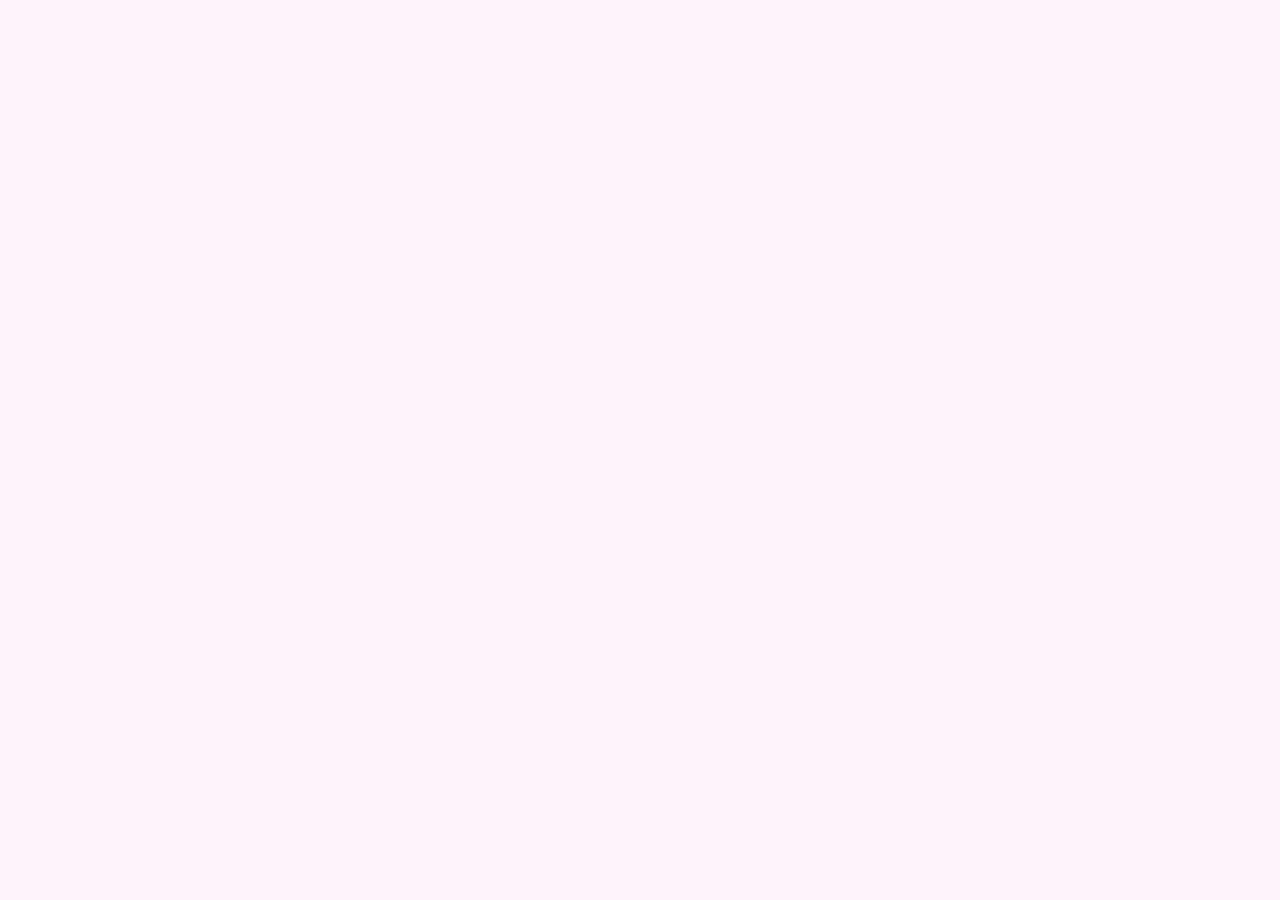
==== index.html @ 0fbb4beb "Add files via upload" ====
<!DOCTYPE html>
<html>
<body>
<style>

    body {
  background-color: rgb(252, 242, 247);
}
    .iframe-container{
    position: absolute;
    width: 100%;
    padding-bottom: 56.25%; 
    height: 0;
  }
  .iframe-container iframe{
    position: absolute;
    top:0;
    left: 0;
    width: 80%;
    height: 80%;
  }
</style>

<div class="iframe-container">
    <iframe width="560" height="315" src="https://www.youtube.com/embed/FEAQUBAaMVE" title="YouTube video player" frameborder="0" allow="accelerometer; autoplay; clipboard-write; encrypted-media; gyroscope; picture-in-picture" allowfullscreen></iframe>
</div>
</body>
</html>
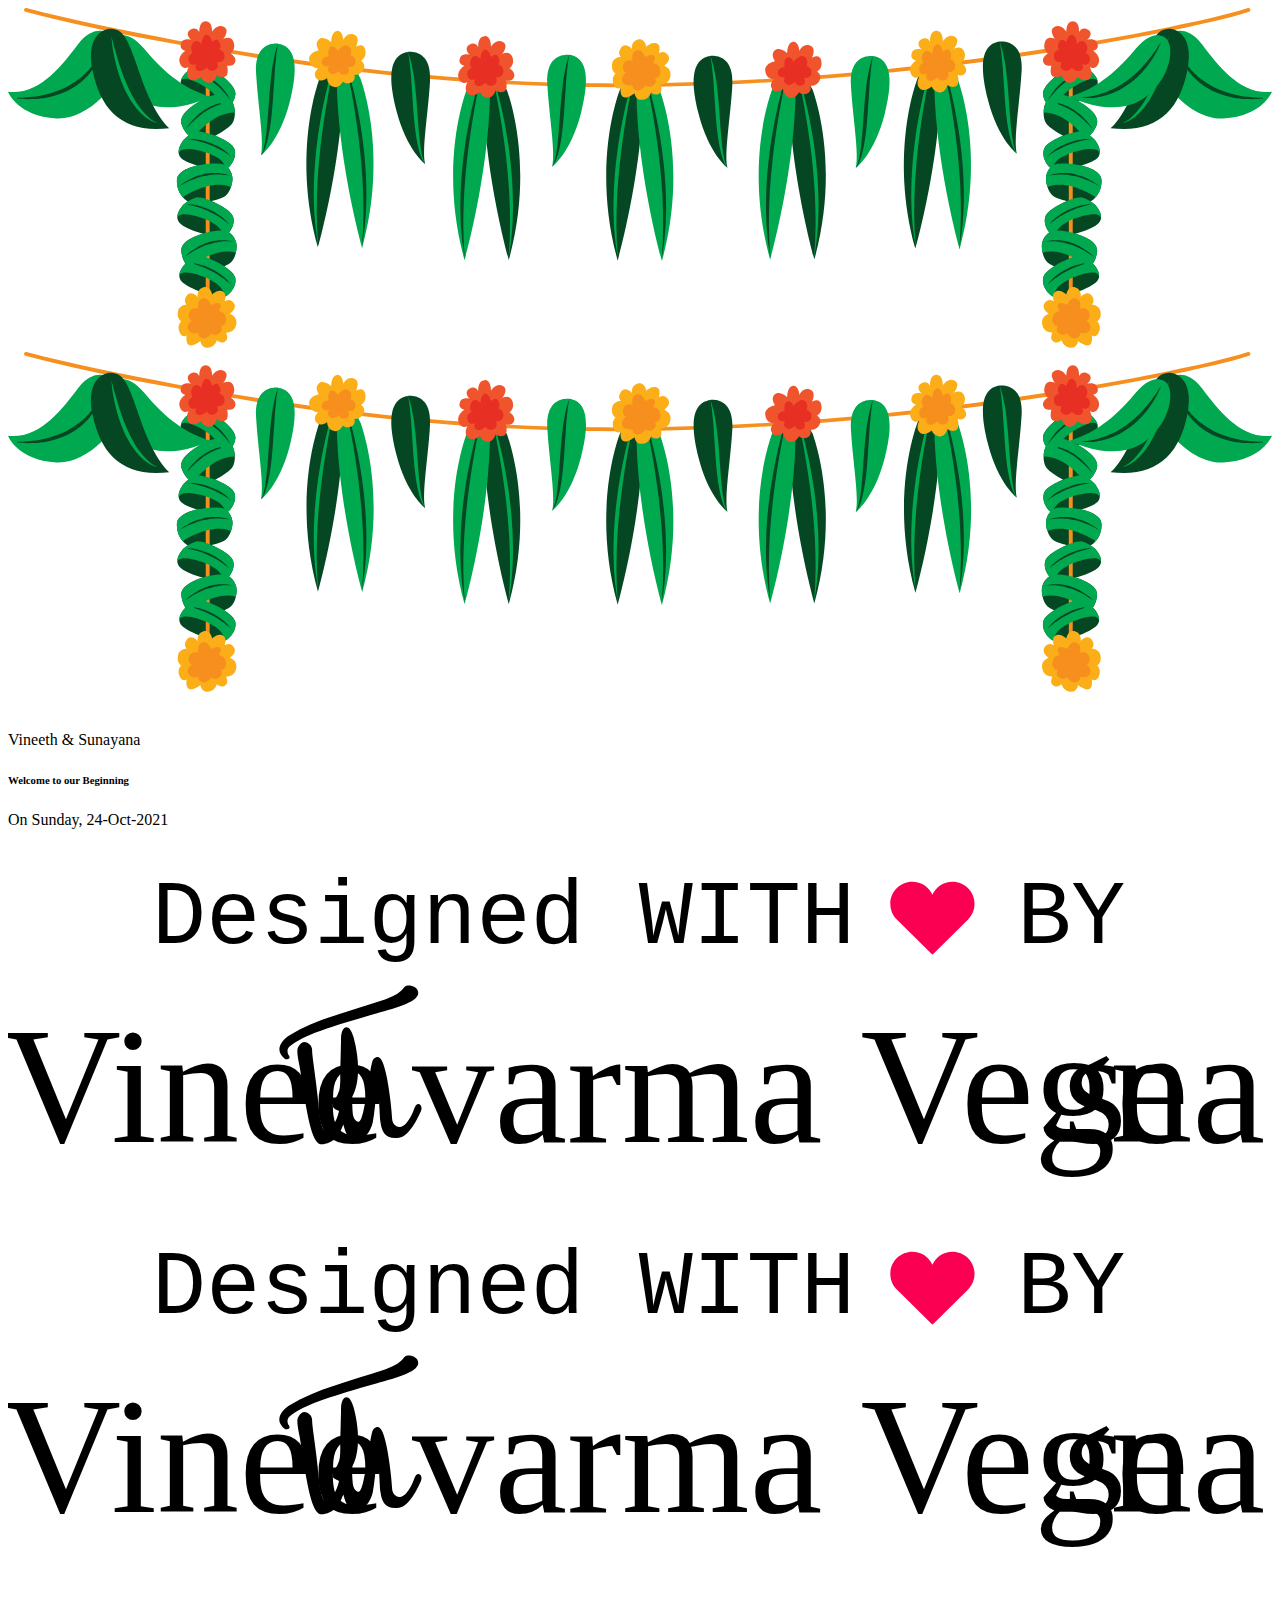
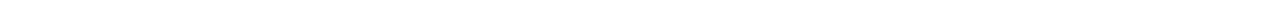
==== commit 52ee4dcf: "Update index.html" ====
--- a/index.html
+++ b/index.html
@@ -1,29 +1,174 @@
 <!DOCTYPE html>
-<html>
-<body>
-<style>
-
-    body {
-  background-color: rgb(252, 242, 247);
-}
-    .iframe-container{
-    position: absolute;
-    width: 100%;
-    padding-bottom: 56.25%; 
-    height: 0;
-  }
-  .iframe-container iframe{
-    position: absolute;
-    top:0;
-    left: 0;
-    width: 80%;
-    height: 80%;
-  }
-</style>
-
-<div class="iframe-container">
-    <iframe width="560" height="315" src="https://www.youtube.com/embed/FEAQUBAaMVE" title="YouTube video player" frameborder="0" allow="accelerometer; autoplay; clipboard-write; encrypted-media; gyroscope; picture-in-picture" allowfullscreen></iframe>
-</div>
-</body>
+<html style="font-size: 16px;" lang="en-IN">
+  <head>
+    <meta name="viewport" content="width=device-width, initial-scale=1.0">
+    <meta charset="utf-8">
+    <meta name="keywords" content="">
+    <meta name="description" content="">
+    <meta name="page_type" content="np-template-header-footer-from-plugin">
+    <title>Vineeth Weds Sunayana</title>
+    <link rel="stylesheet" href="nicepage.css" media="screen">
+<link rel="stylesheet" href="Vineeth-Weds-Sunayana.css" media="screen">
+    <script class="u-script" type="text/javascript" src="jquery.js" defer=""></script>
+    <script class="u-script" type="text/javascript" src="nicepage.js" defer=""></script>
+    <meta name="generator" content="Nicepage 3.26.0, nicepage.com">
+    <link rel="icon" href="images/favicon.png">
+    <link id="u-theme-google-font" rel="stylesheet" href="https://fonts.googleapis.com/css?family=Roboto:100,100i,300,300i,400,400i,500,500i,700,700i,900,900i|Open+Sans:300,300i,400,400i,600,600i,700,700i,800,800i">
+    <link id="u-page-google-font" rel="stylesheet" href="https://fonts.googleapis.com/css?family=Alegreya+SC:400,400i,500,500i,700,700i,800,800i,900,900i">
+    
+    
+    <script type="application/ld+json">{
+		"@context": "http://schema.org",
+		"@type": "Organization",
+		"name": "Vineeth Sunayana Wedding Page",
+		"sameAs": []
+}</script>
+    <meta name="theme-color" content="#478ac9">
+    <meta property="og:title" content="Vineeth Weds Sunayana">
+    <meta property="og:description" content="">
+    <meta property="og:type" content="website">
+  </head>
+  <body data-home-page="Vineeth-Weds-Sunayana.html" data-home-page-title="Vineeth Weds Sunayana" class="u-body">
+    <section class="u-align-center u-clearfix u-custom-color-1 u-section-1" id="sec-0b1c">
+      <div class="u-clearfix u-sheet u-sheet-1"><span class="u-icon u-icon-circle u-text-palette-1-base u-icon-1" data-animation-name="fadeIn" data-animation-duration="1000" data-animation-delay="0" data-animation-direction="Down"><svg class="u-svg-link" preserveAspectRatio="xMidYMin slice" viewBox="0 0 2050 552" style=""><use xmlns:xlink="http://www.w3.org/1999/xlink" xlink:href="#svg-4d84"></use></svg><svg class="u-svg-content" viewBox="0 0 2050 552" id="svg-4d84" style="fill-rule:evenodd;clip-rule:evenodd;stroke-linejoin:round;stroke-miterlimit:2;"><g id="Border" transform="matrix(1,0,0,1,-55,-131.141)"><g transform="matrix(3.17016,0,0,3.17016,-107.734,-21.7922)"><path d="M60.234,50.223C93.637,58.999 127.795,65.385 161.837,71.06C235.134,83.278 309.401,90.117 383.746,88.548C453.937,87.067 524.094,80.508 593.413,69.412C613.545,66.189 633.621,62.558 653.562,58.297C664.511,55.957 675.585,53.625 686.266,50.223C687.49,49.832 686.967,47.901 685.734,48.294C672.668,52.457 659.056,55.158 645.644,57.916C620.727,63.041 595.62,67.253 570.447,70.904C497.525,81.482 423.453,87.551 349.74,86.771C278.192,86.014 206.709,77.545 136.398,64.571C111.071,59.898 85.687,54.842 60.765,48.294C59.517,47.966 58.987,49.895 60.234,50.223Z" style="fill:rgb(246,143,30);fill-rule:nonzero;"></path>
+</g><g transform="matrix(3.17016,0,0,3.17016,-107.734,-21.7922)"><path d="M167.59,186.183C168.617,190.944 164.29,195.594 161.738,196.201L161.669,196.214C158.895,196.721 143.482,191.995 140.063,187.983C139.444,187.246 139.124,186.473 139.027,185.696C138.59,182.166 142.612,178.582 142.612,178.582C142.612,178.582 145.89,175.801 149.233,175.288C152.578,174.785 166.563,181.42 167.59,186.183Z" style="fill:rgb(5,71,34);fill-rule:nonzero;"></path>
+</g><g transform="matrix(3.17016,0,0,3.17016,-107.734,-21.7922)"><path d="M167.928,173.416C167.482,175.346 166.627,177.265 165.344,178.468C162.64,181.013 150.906,184.107 148.114,183.403C146.911,183.101 145.344,182.364 143.908,181.064C142.008,179.357 140.321,176.644 140.011,172.594C139.49,165.501 156.163,161.714 161.475,162.156C166.772,162.584 168.002,167.928 168.002,167.928C168.443,169.122 168.437,171.275 167.928,173.416Z" style="fill:rgb(5,71,34);fill-rule:nonzero;"></path>
+</g><g transform="matrix(3.17016,0,0,3.17016,-107.734,-21.7922)"><path d="M166.58,155.259C167.803,159.974 163.671,164.799 161.147,165.512L161.08,165.527C158.329,166.148 142.732,162.066 139.15,158.199C138.501,157.488 138.149,156.729 138.021,155.958C137.437,152.448 141.307,148.7 141.307,148.7C141.307,148.7 144.468,145.786 147.787,145.135C151.108,144.493 165.355,150.543 166.58,155.259Z" style="fill:rgb(5,71,34);fill-rule:nonzero;"></path>
+</g><g transform="matrix(3.17016,0,0,3.17016,-107.734,-21.7922)"><path d="M165.435,139.807C164.798,141.683 163.755,143.506 162.358,144.574C159.413,146.837 147.429,148.742 144.721,147.763C143.554,147.34 142.069,146.451 140.771,145.014C139.05,143.125 137.643,140.256 137.74,136.196C137.931,129.087 154.899,126.986 160.141,127.958C165.368,128.914 166.058,134.354 166.058,134.354C166.377,135.586 166.155,137.728 165.435,139.807Z" style="fill:rgb(5,71,34);fill-rule:nonzero;"></path>
+</g><g transform="matrix(3.17016,0,0,3.17016,-107.734,-21.7922)"><path d="M167.179,120.321C168.71,124.945 164.905,130.032 162.434,130.91L162.366,130.93C159.663,131.731 143.832,128.687 140.002,125.064C139.308,124.397 138.907,123.662 138.728,122.901C137.915,119.438 141.529,115.443 141.529,115.443C141.529,115.443 144.49,112.327 147.759,111.458C151.03,110.6 165.646,115.696 167.179,120.321Z" style="fill:rgb(5,71,34);fill-rule:nonzero;"></path>
+</g><g transform="matrix(3.17016,0,0,3.17016,-107.734,-21.7922)"><path d="M167.39,101.646C167.43,103.625 167.07,105.695 166.12,107.175C164.12,110.305 153.5,116.175 150.62,116.175C149.38,116.175 147.68,115.845 145.97,114.935C143.71,113.745 141.41,111.525 140.12,107.675C137.88,100.925 153.12,93.175 158.38,92.305C163.62,91.425 166.12,96.305 166.12,96.305C166.84,97.356 167.36,99.446 167.39,101.646Z" style="fill:rgb(5,71,34);fill-rule:nonzero;"></path>
+</g><g transform="matrix(3.17016,0,0,3.17016,-107.734,-21.7922)"><path d="M167.667,91.841C167.787,96.711 162.667,100.471 160.046,100.591L159.977,100.591C157.157,100.571 142.896,93.051 140.287,88.471C139.816,87.631 139.646,86.812 139.696,86.032C139.926,82.482 144.546,79.711 144.546,79.711C144.546,79.711 148.287,77.591 151.667,77.711C155.046,77.841 167.546,86.971 167.667,91.841Z" style="fill:rgb(5,71,34);fill-rule:nonzero;"></path>
+</g><g transform="matrix(3.17016,0,0,3.17016,-107.734,-21.7922)"><path d="M152.5,72.508L152.5,216.258C152.5,217.547 154.5,217.547 154.5,216.258L154.5,72.508C154.5,71.219 152.5,71.219 152.5,72.508Z" style="fill:rgb(246,143,30);fill-rule:nonzero;"></path>
+</g><g transform="matrix(3.17016,0,0,3.17016,-107.734,-21.7922)"><path d="M167.59,186.183C168.617,190.944 164.29,195.594 161.738,196.201L161.669,196.214C163.572,189.461 148.278,183.755 142.673,183.619C140.078,183.563 139.197,184.555 139.027,185.696C138.59,182.166 142.612,178.582 142.612,178.582C142.612,178.582 145.89,175.801 149.233,175.288C152.578,174.785 166.563,181.42 167.59,186.183Z" style="fill:rgb(0,169,79);fill-rule:nonzero;"></path>
+</g><g transform="matrix(3.17016,0,0,3.17016,-107.734,-21.7922)"><path d="M144.005,178.577C144.005,178.577 144.398,178.571 145.082,178.634C145.762,178.712 146.745,178.806 147.897,179.06C149.055,179.29 150.385,179.659 151.781,180.146C152.472,180.409 153.199,180.65 153.901,180.983C154.618,181.286 155.327,181.631 156.027,181.998C156.736,182.347 157.402,182.775 158.071,183.17C158.752,183.546 159.346,184.038 159.959,184.449C160.579,184.854 161.101,185.352 161.63,185.773C162.164,186.189 162.619,186.642 163.037,187.059C163.456,187.475 163.851,187.843 164.16,188.21C164.469,188.575 164.739,188.893 164.961,189.155C165.401,189.681 165.641,189.988 165.641,189.988C165.641,189.988 165.335,189.739 164.821,189.291C164.566,189.065 164.257,188.792 163.901,188.478C163.547,188.166 163.104,187.86 162.658,187.49C162.205,187.127 161.718,186.733 161.168,186.359C160.619,185.986 160.076,185.547 159.457,185.172C158.843,184.792 158.234,184.36 157.57,183.996C156.912,183.62 156.258,183.215 155.563,182.883C154.887,182.516 154.201,182.168 153.507,181.863C152.824,181.535 152.135,181.249 151.469,180.968C150.13,180.425 148.859,179.962 147.751,179.613C146.646,179.254 145.711,178.987 145.05,178.825C144.389,178.659 144.005,178.577 144.005,178.577Z" style="fill:rgb(5,71,34);fill-rule:nonzero;"></path>
+</g><g transform="matrix(3.17016,0,0,3.17016,-107.734,-21.7922)"><path d="M167.928,173.416C157.88,170.686 146.853,178.713 143.908,181.064C142.008,179.357 140.321,176.644 140.011,172.594C139.49,165.501 156.163,161.714 161.475,162.156C166.772,162.584 168.002,167.928 168.002,167.928C168.443,169.122 168.437,171.275 167.928,173.416Z" style="fill:rgb(0,169,79);fill-rule:nonzero;"></path>
+</g><g transform="matrix(3.17016,0,0,3.17016,-107.734,-21.7922)"><path d="M141.556,175.69C141.556,175.69 141.839,175.358 142.396,174.838C142.957,174.323 143.76,173.581 144.82,172.811C145.873,172.033 147.147,171.177 148.589,170.386C149.315,170.002 150.075,169.618 150.865,169.266C151.672,168.958 152.466,168.572 153.313,168.325C154.151,168.056 154.989,167.789 155.841,167.619C156.265,167.525 156.684,167.432 157.099,167.34C157.52,167.285 157.937,167.231 158.346,167.178C158.756,167.131 159.156,167.061 159.552,167.036C159.95,167.029 160.338,167.022 160.717,167.016C161.472,166.993 162.184,166.987 162.84,167.069C163.495,167.124 164.095,167.176 164.62,167.256C165.141,167.371 165.594,167.471 165.967,167.553C166.707,167.73 167.129,167.831 167.129,167.831C167.129,167.831 166.695,167.8 165.937,167.746C165.561,167.712 165.105,167.672 164.583,167.626C164.059,167.628 163.468,167.63 162.823,167.632C162.181,167.602 161.488,167.664 160.757,167.744C160.393,167.779 160.018,167.815 159.635,167.852C159.255,167.917 158.868,167.982 158.474,168.049C158.081,168.117 157.681,168.185 157.276,168.254C156.877,168.354 156.474,168.456 156.068,168.558C155.247,168.731 154.438,169.003 153.63,169.273C152.808,169.499 152.032,169.866 151.244,170.153C150.475,170.492 149.712,170.815 148.991,171.167C148.283,171.542 147.571,171.858 146.934,172.229C146.281,172.575 145.683,172.935 145.135,173.274C144.041,173.958 143.128,174.538 142.52,174.988C141.899,175.422 141.556,175.69 141.556,175.69Z" style="fill:rgb(5,71,34);fill-rule:nonzero;"></path>
+</g><g transform="matrix(3.17016,0,0,3.17016,-107.734,-21.7922)"><path d="M166.58,155.259C167.803,159.974 163.671,164.799 161.147,165.512L161.08,165.527C162.7,158.7 147.182,153.634 141.578,153.73C138.982,153.782 138.143,154.81 138.021,155.958C137.437,152.448 141.307,148.7 141.307,148.7C141.307,148.7 144.468,145.786 147.787,145.135C151.108,144.493 165.355,150.543 166.58,155.259Z" style="fill:rgb(0,169,79);fill-rule:nonzero;"></path>
+</g><g transform="matrix(3.17016,0,0,3.17016,-107.734,-21.7922)"><path d="M142.7,148.638C142.7,148.638 143.092,148.615 143.778,148.65C144.46,148.7 145.446,148.752 146.608,148.959C147.774,149.141 149.119,149.454 150.534,149.883C151.234,150.117 151.971,150.328 152.687,150.631C153.415,150.904 154.138,151.219 154.853,151.557C155.575,151.877 156.258,152.276 156.943,152.644C157.64,152.991 158.253,153.458 158.883,153.843C159.519,154.222 160.061,154.697 160.607,155.096C161.158,155.49 161.631,155.923 162.066,156.323C162.502,156.721 162.912,157.072 163.236,157.426C163.56,157.778 163.843,158.084 164.076,158.337C164.538,158.844 164.79,159.142 164.79,159.142C164.79,159.142 164.474,158.906 163.941,158.479C163.677,158.264 163.357,158.003 162.989,157.705C162.622,157.407 162.167,157.121 161.706,156.77C161.238,156.426 160.734,156.052 160.17,155.702C159.606,155.352 159.045,154.935 158.411,154.586C157.782,154.232 157.156,153.826 156.477,153.489C155.804,153.141 155.134,152.763 154.426,152.46C153.735,152.122 153.035,151.803 152.329,151.527C151.633,151.227 150.933,150.97 150.256,150.717C148.896,150.23 147.606,149.821 146.485,149.517C145.367,149.205 144.421,148.977 143.753,148.842C143.086,148.703 142.7,148.638 142.7,148.638Z" style="fill:rgb(5,71,34);fill-rule:nonzero;"></path>
+</g><g transform="matrix(3.17016,0,0,3.17016,-107.734,-21.7922)"><path d="M165.435,139.807C155.71,136.085 143.936,142.969 140.771,145.014C139.05,143.125 137.643,140.256 137.74,136.196C137.931,129.087 154.899,126.986 160.141,127.958C165.368,128.914 166.058,134.354 166.058,134.354C166.377,135.586 166.155,137.728 165.435,139.807Z" style="fill:rgb(0,169,79);fill-rule:nonzero;"></path>
+</g><g transform="matrix(3.17016,0,0,3.17016,-107.734,-21.7922)"><path d="M138.967,139.432C138.967,139.432 139.282,139.129 139.889,138.668C140.497,138.211 141.371,137.553 142.503,136.893C143.628,136.224 144.982,135.5 146.496,134.857C147.256,134.548 148.051,134.242 148.872,133.971C149.707,133.745 150.535,133.44 151.402,133.279C152.263,133.095 153.124,132.914 153.989,132.83C154.419,132.778 154.846,132.728 155.268,132.678C155.692,132.666 156.112,132.653 156.525,132.642C156.938,132.636 157.343,132.606 157.74,132.621C158.136,132.653 158.523,132.686 158.9,132.717C159.654,132.771 160.363,132.835 161.007,132.983C161.654,133.103 162.245,133.215 162.76,133.347C163.266,133.513 163.708,133.658 164.071,133.777C164.789,134.027 165.199,134.17 165.199,134.17C165.199,134.17 164.771,134.096 164.021,133.966C163.651,133.895 163.201,133.81 162.686,133.711C162.164,133.661 161.576,133.604 160.935,133.541C160.299,133.447 159.603,133.439 158.867,133.446C158.501,133.444 158.125,133.442 157.74,133.441C157.356,133.467 156.964,133.494 156.565,133.521C156.167,133.549 155.763,133.577 155.353,133.605C154.946,133.665 154.535,133.725 154.12,133.786C153.286,133.877 152.455,134.066 151.623,134.254C150.782,134.397 149.974,134.684 149.16,134.891C148.362,135.151 147.57,135.396 146.818,135.674C146.076,135.977 145.336,136.221 144.664,136.526C143.98,136.805 143.35,137.103 142.77,137.386C141.613,137.956 140.646,138.442 139.996,138.829C139.335,139.199 138.967,139.432 138.967,139.432Z" style="fill:rgb(5,71,34);fill-rule:nonzero;"></path>
+</g><g transform="matrix(3.17016,0,0,3.17016,-107.734,-21.7922)"><path d="M167.179,120.321C168.71,124.945 164.905,130.032 162.434,130.91L162.366,130.93C163.534,124.012 147.716,119.979 142.13,120.445C139.543,120.667 138.774,121.748 138.728,122.901C137.915,119.438 141.529,115.443 141.529,115.443C141.529,115.443 144.49,112.327 147.759,111.458C151.03,110.6 165.646,115.696 167.179,120.321Z" style="fill:rgb(0,169,79);fill-rule:nonzero;"></path>
+</g><g transform="matrix(3.17016,0,0,3.17016,-107.734,-21.7922)"><path d="M142.913,115.289C142.913,115.289 143.303,115.241 143.99,115.23C144.674,115.235 145.661,115.222 146.834,115.352C148.01,115.456 149.373,115.681 150.813,116.016C151.527,116.202 152.276,116.364 153.01,116.62C153.755,116.844 154.498,117.111 155.233,117.4C155.975,117.672 156.683,118.026 157.39,118.347C158.108,118.648 158.751,119.074 159.405,119.416C160.065,119.752 160.637,120.191 161.208,120.553C161.784,120.91 162.284,121.312 162.745,121.681C163.206,122.049 163.638,122.373 163.985,122.705C164.332,123.035 164.634,123.322 164.883,123.559C165.377,124.034 165.648,124.314 165.648,124.314C165.648,124.314 165.318,124.1 164.759,123.708C164.481,123.512 164.144,123.273 163.757,123C163.371,122.727 162.898,122.471 162.415,122.151C161.925,121.838 161.398,121.499 160.812,121.186C160.226,120.874 159.639,120.495 158.983,120.189C158.332,119.877 157.681,119.513 156.981,119.222C156.287,118.919 155.593,118.586 154.866,118.331C154.155,118.038 153.435,117.766 152.712,117.538C151.998,117.284 151.283,117.073 150.59,116.865C149.201,116.47 147.887,116.146 146.749,115.917C145.612,115.679 144.653,115.514 143.978,115.424C143.303,115.329 142.913,115.289 142.913,115.289Z" style="fill:rgb(5,71,34);fill-rule:nonzero;"></path>
+</g><g transform="matrix(3.17016,0,0,3.17016,-107.734,-21.7922)"><path d="M167.39,101.646C156.98,101.455 148.25,111.935 145.97,114.935C143.71,113.745 141.41,111.525 140.12,107.675C137.88,100.925 153.12,93.175 158.38,92.305C163.62,91.425 166.12,96.305 166.12,96.305C166.84,97.356 167.36,99.446 167.39,101.646Z" style="fill:rgb(0,169,79);fill-rule:nonzero;"></path>
+</g><g transform="matrix(3.17016,0,0,3.17016,-107.734,-21.7922)"><path d="M142.375,110.3C142.375,110.3 142.568,109.909 142.981,109.268C143.398,108.632 143.996,107.715 144.835,106.709C145.667,105.697 146.693,104.556 147.897,103.437C148.507,102.887 149.151,102.328 149.83,101.794C150.538,101.298 151.213,100.729 151.974,100.283C152.721,99.817 153.469,99.353 154.253,98.98C154.64,98.786 155.024,98.593 155.404,98.402C155.799,98.246 156.19,98.092 156.574,97.94C156.96,97.794 157.331,97.628 157.708,97.507C158.092,97.403 158.468,97.302 158.833,97.203C159.56,96.997 160.249,96.816 160.905,96.736C161.554,96.628 162.148,96.533 162.677,96.481C163.209,96.465 163.673,96.452 164.056,96.44C164.816,96.431 165.25,96.425 165.25,96.425C165.25,96.425 164.822,96.501 164.073,96.634C163.701,96.694 163.249,96.766 162.731,96.85C162.223,96.979 161.651,97.125 161.026,97.285C160.396,97.413 159.739,97.643 159.05,97.899C158.705,98.022 158.351,98.149 157.988,98.278C157.636,98.434 157.277,98.592 156.911,98.754C156.546,98.915 156.175,99.079 155.8,99.245C155.438,99.439 155.071,99.637 154.702,99.835C153.949,100.204 153.231,100.665 152.514,101.124C151.771,101.545 151.109,102.09 150.415,102.562C149.752,103.077 149.091,103.578 148.479,104.095C147.883,104.632 147.271,105.113 146.743,105.629C146.195,106.124 145.703,106.618 145.254,107.082C144.361,108.012 143.617,108.798 143.138,109.383C142.642,109.956 142.375,110.3 142.375,110.3Z" style="fill:rgb(5,71,34);fill-rule:nonzero;"></path>
+</g><g transform="matrix(3.17016,0,0,3.17016,-107.734,-21.7922)"><path d="M167.667,91.841C167.787,96.711 162.667,100.471 160.046,100.591L159.977,100.591C163.106,94.312 149.146,85.851 143.667,84.671C141.126,84.131 140.077,84.942 139.696,86.032C139.926,82.482 144.546,79.711 144.546,79.711C144.546,79.711 148.287,77.591 151.667,77.711C155.046,77.841 167.546,86.971 167.667,91.841Z" style="fill:rgb(0,169,79);fill-rule:nonzero;"></path>
+</g><g transform="matrix(3.17016,0,0,3.17016,-107.734,-21.7922)"><path d="M145.917,79.966C145.917,79.966 146.303,80.034 146.963,80.224C147.617,80.427 148.565,80.702 149.649,81.167C150.744,81.609 151.982,82.221 153.262,82.96C153.892,83.347 154.561,83.72 155.189,84.178C155.836,84.609 156.469,85.081 157.088,85.571C157.719,86.047 158.293,86.591 158.877,87.104C159.476,87.601 159.968,88.195 160.494,88.714C161.027,89.227 161.447,89.813 161.888,90.326C162.334,90.835 162.697,91.364 163.03,91.852C163.364,92.339 163.683,92.774 163.918,93.192C164.154,93.609 164.36,93.972 164.529,94.27C164.864,94.869 165.042,95.216 165.042,95.216C165.042,95.216 164.788,94.915 164.366,94.377C164.158,94.109 163.905,93.782 163.614,93.408C163.324,93.035 162.947,92.652 162.577,92.206C162.2,91.764 161.794,91.286 161.325,90.816C160.855,90.347 160.403,89.814 159.865,89.33C159.333,88.842 158.815,88.305 158.231,87.822C157.655,87.331 157.088,86.81 156.467,86.354C155.872,85.867 155.262,85.398 154.637,84.969C154.028,84.519 153.405,84.108 152.803,83.708C151.588,82.926 150.426,82.234 149.403,81.683C148.385,81.124 147.516,80.687 146.896,80.405C146.278,80.118 145.917,79.966 145.917,79.966Z" style="fill:rgb(5,71,34);fill-rule:nonzero;"></path>
+</g><g transform="matrix(3.17016,0,0,3.17016,-107.734,-21.7922)"><path d="M148.409,196.043C148.409,196.043 145.065,192.253 142.835,195.374C140.605,198.496 142.835,199.982 142.835,199.982C142.835,199.982 138.672,200.057 138.227,203.848C137.781,207.638 140.011,208.529 140.011,208.529C140.011,208.529 137.557,210.76 139.119,214.178C140.68,217.597 142.761,215.665 142.761,215.665C142.761,215.665 141.943,219.604 143.95,220.645C145.957,221.685 149.747,218.638 149.747,218.638C149.747,218.638 150.044,222.279 153.686,222.057C157.328,221.833 158.22,218.117 158.22,218.117C158.22,218.117 159.781,220.272 162.233,218.935C164.686,217.597 162.903,214.327 162.903,214.327C162.903,214.327 167.288,214.55 168.105,210.165C168.922,205.779 164.76,204.665 164.76,204.665C164.76,204.665 168.774,202.212 166.916,199.239C165.058,196.267 162.16,198.272 162.16,198.272C162.16,198.272 163.645,194.111 160.97,193.145C158.294,192.179 155.767,194.854 155.767,194.854C155.767,194.854 154.95,190.246 151.381,191.138C147.815,192.03 148.409,196.043 148.409,196.043Z" style="fill:rgb(251,174,23);fill-rule:nonzero;"></path>
+</g><g transform="matrix(3.17016,0,0,3.17016,-107.734,-21.7922)"><path d="M155.247,200.205C155.247,200.205 153.76,195.746 150.639,196.936C147.517,198.124 148.855,202.138 148.855,202.138C148.855,202.138 145.288,200.651 144.098,203.848C142.909,207.043 145.362,208.084 145.362,208.084C145.362,208.084 142.389,210.313 143.578,212.84C144.767,215.367 148.632,214.55 148.632,214.55C148.632,214.55 148.855,216.705 151.01,217.226C153.166,217.746 155.47,214.624 155.47,214.624C155.47,214.624 157.179,216.407 159.41,214.624C161.639,212.84 160.153,210.907 160.153,210.907C160.153,210.907 163.274,210.982 162.903,207.117C162.531,203.253 159.186,203.327 159.186,203.327C159.186,203.327 160.896,201.098 159.781,199.685C158.666,198.272 155.247,200.205 155.247,200.205Z" style="fill:rgb(246,143,30);fill-rule:nonzero;"></path>
+</g><g transform="matrix(3.17016,0,0,3.17016,-107.734,-21.7922)"><path d="M149.22,60.539C149.22,60.539 147.733,57.343 144.611,59.424C141.49,61.505 144.983,64.552 144.983,64.552C144.983,64.552 140.97,63.214 139.855,66.411C138.74,69.606 142.085,70.126 142.085,70.126C142.085,70.126 137.849,72.802 139.261,76.518C140.672,80.235 143.72,78.599 143.72,78.599C143.72,78.599 141.564,82.241 144.017,84.471C146.47,86.701 150.111,83.504 150.111,83.504C150.111,83.504 151.077,86.18 154.125,86.477C157.172,86.775 158.139,82.687 158.139,82.687C158.139,82.687 159.699,84.248 162.226,83.43C164.753,82.613 163.415,77.633 163.415,77.633C163.415,77.633 166.686,78.599 167.577,75.923C168.47,73.248 165.273,71.464 165.273,71.464C165.273,71.464 168.023,69.532 166.76,65.742C165.496,61.951 161.557,64.106 161.557,64.106C161.557,64.106 165.125,59.573 161.706,57.864C158.287,56.154 155.76,60.39 155.76,60.39C155.76,60.39 155.983,54.816 152.416,54.964C148.848,55.114 149.22,60.539 149.22,60.539Z" style="fill:rgb(240,84,44);fill-rule:nonzero;"></path>
+</g><g transform="matrix(3.17016,0,0,3.17016,-107.734,-21.7922)"><path d="M150.408,66.782C150.408,66.782 147.956,63.511 145.95,66.187C143.942,68.863 145.875,71.316 145.875,71.316C145.875,71.316 142.977,72.356 143.794,75.404C144.611,78.451 147.659,76.964 147.659,76.964C147.659,76.964 146.396,79.12 148.401,80.235C150.408,81.349 153.01,78.673 153.01,78.673C153.01,78.673 154.199,81.201 157.023,80.085C159.848,78.971 158.287,75.923 158.287,75.923C158.287,75.923 161.483,76.666 162.077,73.471C162.672,70.275 159.327,69.457 159.327,69.457C159.327,69.457 160.813,68.566 159.551,65.742C158.287,62.917 155.76,65.742 155.76,65.742C155.76,65.742 154.794,61.431 152.639,61.951C150.483,62.471 150.408,66.782 150.408,66.782Z" style="fill:rgb(232,47,36);fill-rule:nonzero;"></path>
+</g><g transform="matrix(3.17016,0,0,3.17016,-107.734,-21.7922)"><path d="M580.967,186.183C579.939,190.944 584.268,195.594 586.818,196.201L586.887,196.214C589.662,196.721 605.074,191.995 608.494,187.983C609.113,187.246 609.434,186.473 609.529,185.696C609.967,182.166 605.945,178.582 605.945,178.582C605.945,178.582 602.666,175.801 599.324,175.288C595.979,174.785 581.994,181.42 580.967,186.183Z" style="fill:rgb(5,71,34);fill-rule:nonzero;"></path>
+</g><g transform="matrix(3.17016,0,0,3.17016,-107.734,-21.7922)"><path d="M580.629,173.416C581.074,175.346 581.93,177.265 583.213,178.468C585.917,181.013 597.65,184.107 600.443,183.403C601.646,183.101 603.213,182.364 604.648,181.064C606.549,179.357 608.236,176.644 608.545,172.594C609.066,165.501 592.395,161.714 587.082,162.156C581.785,162.584 580.555,167.928 580.555,167.928C580.113,169.122 580.12,171.275 580.629,173.416Z" style="fill:rgb(5,71,34);fill-rule:nonzero;"></path>
+</g><g transform="matrix(3.17016,0,0,3.17016,-107.734,-21.7922)"><path d="M581.977,155.259C580.754,159.974 584.885,164.799 587.41,165.512L587.477,165.527C590.229,166.148 605.824,162.066 609.406,158.199C610.055,157.488 610.408,156.729 610.535,155.958C611.119,152.448 607.25,148.7 607.25,148.7C607.25,148.7 604.088,145.786 600.77,145.135C597.449,144.493 583.201,150.543 581.977,155.259Z" style="fill:rgb(5,71,34);fill-rule:nonzero;"></path>
+</g><g transform="matrix(3.17016,0,0,3.17016,-107.734,-21.7922)"><path d="M583.121,139.807C583.758,141.683 584.801,143.506 586.198,144.574C589.145,146.837 601.127,148.742 603.836,147.763C605.002,147.34 606.488,146.451 607.786,145.014C609.506,143.125 610.914,140.256 610.816,136.196C610.625,129.087 593.658,126.986 588.416,127.958C583.189,128.914 582.498,134.354 582.498,134.354C582.18,135.586 582.402,137.728 583.121,139.807Z" style="fill:rgb(5,71,34);fill-rule:nonzero;"></path>
+</g><g transform="matrix(3.17016,0,0,3.17016,-107.734,-21.7922)"><path d="M581.378,120.321C579.847,124.945 583.651,130.032 586.123,130.91L586.19,130.93C588.894,131.731 604.725,128.687 608.555,125.064C609.249,124.397 609.649,123.662 609.829,122.901C610.642,119.438 607.027,115.443 607.027,115.443C607.027,115.443 604.066,112.327 600.798,111.458C597.526,110.6 582.911,115.696 581.378,120.321Z" style="fill:rgb(5,71,34);fill-rule:nonzero;"></path>
+</g><g transform="matrix(3.17016,0,0,3.17016,-107.734,-21.7922)"><path d="M581.166,101.646C581.127,103.625 581.486,105.695 582.437,107.175C584.437,110.305 595.057,116.175 597.937,116.175C599.177,116.175 600.877,115.845 602.586,114.935C604.847,113.745 607.146,111.525 608.437,107.675C610.677,100.925 595.437,93.175 590.177,92.305C584.937,91.425 582.437,96.305 582.437,96.305C581.717,97.356 581.197,99.446 581.166,101.646Z" style="fill:rgb(5,71,34);fill-rule:nonzero;"></path>
+</g><g transform="matrix(3.17016,0,0,3.17016,-107.734,-21.7922)"><path d="M580.891,91.841C580.77,96.711 585.891,100.471 588.51,100.591L588.58,100.591C591.4,100.571 605.66,93.051 608.27,88.471C608.74,87.631 608.91,86.812 608.86,86.032C608.631,82.482 604.01,79.711 604.01,79.711C604.01,79.711 600.27,77.591 596.891,77.711C593.51,77.841 581.01,86.971 580.891,91.841Z" style="fill:rgb(5,71,34);fill-rule:nonzero;"></path>
+</g><g transform="matrix(3.17016,0,0,3.17016,-107.734,-21.7922)"><path d="M594.057,72.508L594.057,216.258C594.057,217.547 596.057,217.547 596.057,216.258L596.057,72.508C596.057,71.219 594.057,71.219 594.057,72.508Z" style="fill:rgb(246,143,30);fill-rule:nonzero;"></path>
+</g><g transform="matrix(3.17016,0,0,3.17016,-107.734,-21.7922)"><path d="M580.967,186.183C579.939,190.944 584.268,195.594 586.818,196.201L586.887,196.214C584.984,189.461 600.279,183.755 605.883,183.619C608.479,183.563 609.359,184.555 609.529,185.696C609.967,182.166 605.945,178.582 605.945,178.582C605.945,178.582 602.666,175.801 599.324,175.288C595.979,174.785 581.994,181.42 580.967,186.183Z" style="fill:rgb(0,169,79);fill-rule:nonzero;"></path>
+</g><g transform="matrix(3.17016,0,0,3.17016,-107.734,-21.7922)"><path d="M604.551,178.577C604.551,178.577 604.167,178.659 603.506,178.825C602.845,178.987 601.909,179.254 600.805,179.613C599.697,179.963 598.427,180.425 597.088,180.968C596.421,181.249 595.732,181.535 595.05,181.863C594.355,182.168 593.67,182.516 592.993,182.883C592.299,183.215 591.645,183.62 590.987,183.996C590.322,184.361 589.714,184.792 589.1,185.172C588.481,185.547 587.938,185.986 587.389,186.359C586.84,186.733 586.352,187.127 585.898,187.49C585.453,187.86 585.01,188.166 584.655,188.478C584.301,188.792 583.99,189.065 583.735,189.291C583.222,189.739 582.916,189.988 582.916,189.988C582.916,189.988 583.155,189.681 583.596,189.155C583.818,188.893 584.088,188.575 584.397,188.21C584.706,187.843 585.102,187.475 585.521,187.059C585.938,186.642 586.394,186.189 586.928,185.773C587.456,185.352 587.978,184.854 588.598,184.449C589.211,184.038 589.805,183.546 590.486,183.17C591.155,182.775 591.82,182.348 592.529,181.998C593.229,181.631 593.938,181.286 594.655,180.983C595.357,180.65 596.085,180.409 596.775,180.146C598.171,179.659 599.502,179.29 600.659,179.06C601.812,178.806 602.794,178.712 603.475,178.634C604.158,178.571 604.551,178.577 604.551,178.577Z" style="fill:rgb(5,71,34);fill-rule:nonzero;"></path>
+</g><g transform="matrix(3.17016,0,0,3.17016,-107.734,-21.7922)"><path d="M580.629,173.416C590.676,170.686 601.704,178.713 604.648,181.064C606.549,179.357 608.236,176.644 608.545,172.594C609.066,165.501 592.395,161.714 587.082,162.156C581.785,162.584 580.555,167.928 580.555,167.928C580.113,169.122 580.12,171.275 580.629,173.416Z" style="fill:rgb(0,169,79);fill-rule:nonzero;"></path>
+</g><g transform="matrix(3.17016,0,0,3.17016,-107.734,-21.7922)"><path d="M607,175.69C607,175.69 606.657,175.422 606.036,174.988C605.429,174.538 604.516,173.958 603.422,173.274C602.873,172.935 602.275,172.575 601.623,172.229C600.984,171.858 600.273,171.542 599.564,171.167C598.845,170.815 598.081,170.491 597.313,170.153C596.524,169.866 595.749,169.499 594.926,169.273C594.118,169.003 593.31,168.731 592.489,168.558C592.082,168.456 591.679,168.354 591.28,168.254C590.875,168.185 590.476,168.117 590.082,168.049C589.688,167.982 589.301,167.917 588.922,167.852C588.539,167.815 588.164,167.779 587.8,167.744C587.068,167.664 586.375,167.602 585.733,167.632C585.089,167.63 584.498,167.628 583.975,167.626C583.451,167.672 582.995,167.712 582.62,167.746C581.861,167.8 581.428,167.831 581.428,167.831C581.428,167.831 581.85,167.73 582.589,167.553C582.963,167.471 583.416,167.371 583.937,167.256C584.462,167.176 585.062,167.124 585.717,167.069C586.373,166.987 587.084,166.993 587.84,167.016C588.218,167.022 588.606,167.029 589.004,167.036C589.4,167.061 589.801,167.131 590.21,167.178C590.62,167.231 591.036,167.285 591.458,167.34C591.872,167.432 592.292,167.525 592.715,167.619C593.567,167.789 594.405,168.055 595.244,168.325C596.09,168.572 596.884,168.958 597.691,169.266C598.481,169.618 599.241,170.002 599.967,170.386C601.409,171.177 602.684,172.032 603.736,172.811C604.796,173.581 605.6,174.323 606.159,174.838C606.717,175.358 607,175.69 607,175.69Z" style="fill:rgb(5,71,34);fill-rule:nonzero;"></path>
+</g><g transform="matrix(3.17016,0,0,3.17016,-107.734,-21.7922)"><path d="M581.977,155.259C580.754,159.974 584.885,164.799 587.41,165.512L587.477,165.527C585.857,158.7 601.375,153.634 606.979,153.73C609.574,153.782 610.414,154.81 610.535,155.958C611.119,152.448 607.25,148.7 607.25,148.7C607.25,148.7 604.088,145.786 600.77,145.135C597.449,144.493 583.201,150.543 581.977,155.259Z" style="fill:rgb(0,169,79);fill-rule:nonzero;"></path>
+</g><g transform="matrix(3.17016,0,0,3.17016,-107.734,-21.7922)"><path d="M605.857,148.638C605.857,148.638 605.471,148.703 604.804,148.842C604.136,148.977 603.19,149.205 602.071,149.517C600.951,149.821 599.662,150.23 598.301,150.717C597.624,150.97 596.924,151.227 596.229,151.527C595.522,151.803 594.822,152.122 594.131,152.46C593.424,152.763 592.753,153.141 592.08,153.489C591.401,153.826 590.775,154.232 590.146,154.586C589.512,154.935 588.951,155.352 588.387,155.702C587.822,156.052 587.319,156.426 586.852,156.77C586.391,157.121 585.936,157.407 585.568,157.705C585.2,158.003 584.88,158.264 584.615,158.479C584.083,158.906 583.768,159.142 583.768,159.142C583.768,159.142 584.02,158.844 584.481,158.337C584.714,158.084 584.997,157.778 585.321,157.426C585.646,157.072 586.055,156.721 586.491,156.323C586.926,155.923 587.399,155.49 587.95,155.096C588.496,154.697 589.038,154.222 589.674,153.843C590.304,153.458 590.918,152.991 591.614,152.644C592.299,152.276 592.981,151.877 593.704,151.557C594.419,151.219 595.143,150.904 595.87,150.631C596.586,150.328 597.323,150.117 598.023,149.883C599.438,149.454 600.783,149.141 601.949,148.959C603.111,148.752 604.097,148.7 604.779,148.65C605.466,148.615 605.857,148.638 605.857,148.638Z" style="fill:rgb(5,71,34);fill-rule:nonzero;"></path>
+</g><g transform="matrix(3.17016,0,0,3.17016,-107.734,-21.7922)"><path d="M583.121,139.807C592.846,136.085 604.621,142.969 607.786,145.014C609.506,143.125 610.914,140.256 610.816,136.196C610.625,129.087 593.658,126.986 588.416,127.958C583.189,128.914 582.498,134.354 582.498,134.354C582.18,135.586 582.402,137.728 583.121,139.807Z" style="fill:rgb(0,169,79);fill-rule:nonzero;"></path>
+</g><g transform="matrix(3.17016,0,0,3.17016,-107.734,-21.7922)"><path d="M609.59,139.432C609.59,139.432 609.222,139.199 608.561,138.829C607.911,138.442 606.943,137.956 605.787,137.386C605.207,137.103 604.576,136.805 603.893,136.526C603.221,136.221 602.481,135.977 601.738,135.674C600.986,135.396 600.194,135.151 599.396,134.891C598.583,134.684 597.774,134.397 596.934,134.254C596.102,134.066 595.271,133.877 594.437,133.786C594.021,133.725 593.61,133.665 593.203,133.605C592.794,133.577 592.39,133.549 591.991,133.521C591.593,133.494 591.2,133.467 590.816,133.441C590.432,133.442 590.056,133.444 589.689,133.446C588.954,133.439 588.258,133.447 587.622,133.541C586.98,133.604 586.392,133.661 585.871,133.711C585.355,133.81 584.905,133.895 584.535,133.966C583.786,134.096 583.357,134.17 583.357,134.17C583.357,134.17 583.768,134.027 584.485,133.777C584.849,133.658 585.29,133.513 585.796,133.347C586.312,133.215 586.902,133.103 587.549,132.983C588.193,132.835 588.902,132.771 589.656,132.717C590.033,132.686 590.421,132.653 590.816,132.621C591.213,132.606 591.618,132.636 592.031,132.642C592.444,132.653 592.864,132.666 593.289,132.678C593.711,132.728 594.138,132.779 594.567,132.83C595.433,132.914 596.294,133.095 597.154,133.279C598.021,133.44 598.85,133.745 599.685,133.971C600.505,134.242 601.301,134.548 602.061,134.857C603.575,135.5 604.929,136.224 606.054,136.893C607.186,137.553 608.06,138.211 608.668,138.668C609.275,139.129 609.59,139.432 609.59,139.432Z" style="fill:rgb(5,71,34);fill-rule:nonzero;"></path>
+</g><g transform="matrix(3.17016,0,0,3.17016,-107.734,-21.7922)"><path d="M581.378,120.321C579.847,124.945 583.651,130.032 586.123,130.91L586.19,130.93C585.022,124.012 600.841,119.979 606.427,120.445C609.014,120.667 609.782,121.748 609.829,122.901C610.642,119.438 607.027,115.443 607.027,115.443C607.027,115.443 604.066,112.327 600.798,111.458C597.526,110.6 582.911,115.696 581.378,120.321Z" style="fill:rgb(0,169,79);fill-rule:nonzero;"></path>
+</g><g transform="matrix(3.17016,0,0,3.17016,-107.734,-21.7922)"><path d="M605.644,115.289C605.644,115.289 605.253,115.329 604.578,115.424C603.903,115.514 602.944,115.679 601.808,115.917C600.669,116.146 599.355,116.47 597.967,116.865C597.273,117.073 596.559,117.284 595.845,117.538C595.121,117.766 594.402,118.038 593.69,118.331C592.964,118.586 592.27,118.919 591.576,119.222C590.876,119.513 590.225,119.877 589.573,120.189C588.918,120.495 588.33,120.874 587.745,121.186C587.158,121.499 586.631,121.838 586.142,122.151C585.658,122.471 585.186,122.727 584.8,123C584.413,123.273 584.076,123.512 583.798,123.708C583.239,124.1 582.908,124.314 582.908,124.314C582.908,124.314 583.18,124.034 583.674,123.559C583.923,123.322 584.225,123.035 584.572,122.705C584.918,122.373 585.351,122.049 585.812,121.681C586.272,121.312 586.773,120.91 587.349,120.553C587.92,120.191 588.491,119.752 589.151,119.416C589.806,119.074 590.448,118.648 591.166,118.347C591.874,118.026 592.582,117.672 593.324,117.4C594.059,117.111 594.802,116.844 595.546,116.62C596.28,116.364 597.029,116.202 597.744,116.016C599.185,115.681 600.547,115.456 601.723,115.352C602.896,115.222 603.883,115.235 604.567,115.23C605.254,115.241 605.644,115.289 605.644,115.289Z" style="fill:rgb(5,71,34);fill-rule:nonzero;"></path>
+</g><g transform="matrix(3.17016,0,0,3.17016,-107.734,-21.7922)"><path d="M581.166,101.646C591.576,101.455 600.307,111.935 602.586,114.935C604.847,113.745 607.146,111.525 608.437,107.675C610.677,100.925 595.437,93.175 590.177,92.305C584.937,91.425 582.437,96.305 582.437,96.305C581.717,97.356 581.197,99.446 581.166,101.646Z" style="fill:rgb(0,169,79);fill-rule:nonzero;"></path>
+</g><g transform="matrix(3.17016,0,0,3.17016,-107.734,-21.7922)"><path d="M606.182,110.3C606.182,110.3 605.914,109.956 605.419,109.383C604.939,108.798 604.195,108.012 603.303,107.082C602.854,106.618 602.361,106.124 601.813,105.629C601.286,105.113 600.674,104.632 600.078,104.095C599.466,103.578 598.805,103.077 598.143,102.562C597.447,102.09 596.785,101.545 596.043,101.124C595.325,100.665 594.607,100.204 593.854,99.835C593.485,99.637 593.119,99.439 592.757,99.245C592.382,99.079 592.011,98.915 591.646,98.754C591.279,98.592 590.92,98.434 590.568,98.278C590.206,98.149 589.852,98.022 589.506,97.899C588.817,97.643 588.16,97.413 587.53,97.285C586.905,97.125 586.333,96.979 585.826,96.85C585.308,96.766 584.855,96.694 584.483,96.634C583.734,96.501 583.307,96.425 583.307,96.425C583.307,96.425 583.741,96.431 584.501,96.44C584.883,96.452 585.348,96.465 585.88,96.481C586.409,96.533 587.003,96.628 587.652,96.736C588.309,96.816 588.997,96.997 589.724,97.203C590.089,97.302 590.464,97.403 590.848,97.507C591.226,97.628 591.597,97.794 591.982,97.94C592.367,98.092 592.758,98.246 593.152,98.402C593.532,98.593 593.916,98.786 594.304,98.98C595.088,99.353 595.836,99.817 596.583,100.283C597.344,100.729 598.019,101.298 598.727,101.794C599.406,102.328 600.049,102.887 600.659,103.437C601.864,104.556 602.891,105.697 603.721,106.709C604.561,107.715 605.158,108.632 605.575,109.268C605.988,109.909 606.182,110.3 606.182,110.3Z" style="fill:rgb(5,71,34);fill-rule:nonzero;"></path>
+</g><g transform="matrix(3.17016,0,0,3.17016,-107.734,-21.7922)"><path d="M580.891,91.841C580.77,96.711 585.891,100.471 588.51,100.591L588.58,100.591C585.45,94.312 599.41,85.851 604.891,84.671C607.43,84.131 608.48,84.942 608.86,86.032C608.631,82.482 604.01,79.711 604.01,79.711C604.01,79.711 600.27,77.591 596.891,77.711C593.51,77.841 581.01,86.971 580.891,91.841Z" style="fill:rgb(0,169,79);fill-rule:nonzero;"></path>
+</g><g transform="matrix(3.17016,0,0,3.17016,-107.734,-21.7922)"><path d="M602.641,79.966C602.641,79.966 602.279,80.118 601.661,80.405C601.041,80.687 600.172,81.124 599.153,81.683C598.131,82.234 596.969,82.926 595.755,83.708C595.152,84.108 594.529,84.519 593.92,84.969C593.295,85.398 592.686,85.867 592.09,86.354C591.47,86.81 590.902,87.331 590.326,87.822C589.742,88.305 589.225,88.842 588.692,89.33C588.154,89.814 587.702,90.347 587.232,90.816C586.763,91.286 586.357,91.764 585.979,92.206C585.61,92.652 585.232,93.035 584.942,93.408C584.652,93.782 584.399,94.109 584.19,94.377C583.77,94.915 583.516,95.216 583.516,95.216C583.516,95.216 583.693,94.869 584.028,94.27C584.197,93.972 584.403,93.609 584.639,93.192C584.874,92.774 585.193,92.339 585.527,91.852C585.86,91.364 586.223,90.835 586.67,90.326C587.11,89.813 587.53,89.227 588.063,88.714C588.59,88.195 589.081,87.601 589.68,87.104C590.264,86.591 590.838,86.047 591.469,85.571C592.088,85.081 592.721,84.609 593.368,84.178C593.996,83.72 594.665,83.347 595.295,82.96C596.575,82.221 597.813,81.609 598.908,81.167C599.992,80.702 600.94,80.427 601.594,80.224C602.254,80.034 602.641,79.966 602.641,79.966Z" style="fill:rgb(5,71,34);fill-rule:nonzero;"></path>
+</g><g transform="matrix(3.17016,0,0,3.17016,-107.734,-21.7922)"><path d="M600.148,196.043C600.148,196.043 603.492,192.253 605.721,195.374C607.951,198.496 605.721,199.982 605.721,199.982C605.721,199.982 609.885,200.057 610.33,203.848C610.775,207.638 608.545,208.529 608.545,208.529C608.545,208.529 611,210.76 609.438,214.178C607.877,217.597 605.795,215.665 605.795,215.665C605.795,215.665 606.613,219.604 604.607,220.645C602.6,221.685 598.811,218.638 598.811,218.638C598.811,218.638 598.512,222.279 594.871,222.057C591.229,221.833 590.336,218.117 590.336,218.117C590.336,218.117 588.775,220.272 586.324,218.935C583.871,217.597 585.654,214.327 585.654,214.327C585.654,214.327 581.27,214.55 580.451,210.165C579.635,205.779 583.797,204.665 583.797,204.665C583.797,204.665 579.783,202.212 581.641,199.239C583.498,196.267 586.396,198.272 586.396,198.272C586.396,198.272 584.912,194.111 587.586,193.145C590.262,192.179 592.789,194.854 592.789,194.854C592.789,194.854 593.607,190.246 597.176,191.138C600.742,192.03 600.148,196.043 600.148,196.043Z" style="fill:rgb(251,174,23);fill-rule:nonzero;"></path>
+</g><g transform="matrix(3.17016,0,0,3.17016,-107.734,-21.7922)"><path d="M593.311,200.205C593.311,200.205 594.797,195.746 597.918,196.936C601.039,198.124 599.701,202.138 599.701,202.138C599.701,202.138 603.27,200.651 604.459,203.848C605.648,207.043 603.195,208.084 603.195,208.084C603.195,208.084 606.168,210.313 604.979,212.84C603.789,215.367 599.924,214.55 599.924,214.55C599.924,214.55 599.701,216.705 597.547,217.226C595.391,217.746 593.086,214.624 593.086,214.624C593.086,214.624 591.377,216.407 589.146,214.624C586.918,212.84 588.404,210.907 588.404,210.907C588.404,210.907 585.283,210.982 585.654,207.117C586.025,203.253 589.371,203.327 589.371,203.327C589.371,203.327 587.66,201.098 588.775,199.685C589.891,198.272 593.311,200.205 593.311,200.205Z" style="fill:rgb(246,143,30);fill-rule:nonzero;"></path>
+</g><g transform="matrix(3.17016,0,0,3.17016,-107.734,-21.7922)"><path d="M599.337,60.539C599.337,60.539 600.823,57.343 603.945,59.424C607.066,61.505 603.573,64.552 603.573,64.552C603.573,64.552 607.587,63.214 608.701,66.411C609.816,69.606 606.472,70.126 606.472,70.126C606.472,70.126 610.708,72.802 609.296,76.518C607.885,80.235 604.837,78.599 604.837,78.599C604.837,78.599 606.992,82.241 604.54,84.471C602.087,86.701 598.445,83.504 598.445,83.504C598.445,83.504 597.479,86.18 594.432,86.477C591.385,86.775 590.418,82.687 590.418,82.687C590.418,82.687 588.857,84.248 586.331,83.43C583.804,82.613 585.142,77.633 585.142,77.633C585.142,77.633 581.871,78.599 580.979,75.923C580.087,73.248 583.283,71.464 583.283,71.464C583.283,71.464 580.533,69.532 581.797,65.742C583.061,61.951 587,64.106 587,64.106C587,64.106 583.432,59.573 586.851,57.864C590.27,56.154 592.797,60.39 592.797,60.39C592.797,60.39 592.573,54.816 596.141,54.964C599.709,55.114 599.337,60.539 599.337,60.539Z" style="fill:rgb(240,84,44);fill-rule:nonzero;"></path>
+</g><g transform="matrix(3.17016,0,0,3.17016,-107.734,-21.7922)"><path d="M598.148,66.782C598.148,66.782 600.601,63.511 602.606,66.187C604.614,68.863 602.682,71.316 602.682,71.316C602.682,71.316 605.58,72.356 604.763,75.404C603.945,78.451 600.897,76.964 600.897,76.964C600.897,76.964 602.161,79.12 600.155,80.235C598.148,81.349 595.547,78.673 595.547,78.673C595.547,78.673 594.357,81.201 591.533,80.085C588.709,78.971 590.27,75.923 590.27,75.923C590.27,75.923 587.073,76.666 586.479,73.471C585.885,70.275 589.229,69.457 589.229,69.457C589.229,69.457 587.743,68.566 589.006,65.742C590.27,62.917 592.797,65.742 592.797,65.742C592.797,65.742 593.763,61.431 595.918,61.951C598.073,62.471 598.148,66.782 598.148,66.782Z" style="fill:rgb(232,47,36);fill-rule:nonzero;"></path>
+</g><g transform="matrix(3.17016,0,0,3.17016,-107.734,-21.7922)"><path d="M646.322,61.258C646.322,61.258 653.656,55.591 662.156,66.758C670.656,77.925 681.989,92.925 697.989,91.092C697.989,91.092 693.322,103.591 673.156,104.758C652.989,105.925 627.99,74.758 646.322,61.258Z" style="fill:rgb(0,169,79);fill-rule:nonzero;"></path>
+</g><g transform="matrix(3.17016,0,0,3.17016,-107.734,-21.7922)"><path d="M693.822,94.258C693.822,94.258 661.156,98.259 649.989,69.925" style="fill:rgb(0,169,79);fill-rule:nonzero;"></path>
+</g><g transform="matrix(3.17016,0,0,3.17016,-107.734,-21.7922)"><path d="M693.822,94.258C693.822,94.258 692.994,94.444 691.519,94.614C690.044,94.775 687.919,94.941 685.363,94.85C684.084,94.824 682.7,94.716 681.24,94.548C679.785,94.356 678.243,94.144 676.68,93.766C675.109,93.416 673.5,92.973 671.901,92.41C670.313,91.822 668.704,91.189 667.168,90.395C665.622,89.621 664.155,88.698 662.743,87.749C661.353,86.764 660.063,85.688 658.889,84.573C657.708,83.464 656.674,82.284 655.754,81.127C655.313,80.533 654.865,79.97 654.469,79.4C654.098,78.814 653.738,78.248 653.395,77.704C652.745,76.596 652.19,75.558 651.761,74.613C651.35,73.657 650.96,72.843 650.729,72.135C650.258,70.729 649.989,69.925 649.989,69.925C649.989,69.925 650.39,70.668 651.09,71.969C651.418,72.626 651.93,73.365 652.434,74.248C652.679,74.693 653.008,75.127 653.327,75.599C653.661,76.061 653.958,76.581 654.35,77.067C654.731,77.558 655.129,78.069 655.54,78.599C655.978,79.104 656.429,79.626 656.894,80.164C657.852,81.209 658.92,82.252 660.075,83.271C660.638,83.797 661.28,84.25 661.891,84.754C662.52,85.234 663.189,85.676 663.837,86.158C665.189,87.04 666.594,87.893 668.071,88.613C669.521,89.389 671.048,90.013 672.56,90.596C674.087,91.142 675.598,91.673 677.102,92.061C680.096,92.884 682.969,93.388 685.452,93.71C690.425,94.341 693.822,94.259 693.822,94.258Z" style="fill:rgb(5,71,34);fill-rule:nonzero;"></path>
+</g><g transform="matrix(3.17016,0,0,3.17016,-107.734,-21.7922)"><path d="M646.656,58.925C646.656,58.925 658.824,60.107 654.656,80.516C650.489,100.925 638.822,112.591 615.489,109.758C615.489,109.758 623.156,103.758 630.156,83.092C637.156,62.425 638.988,58.759 646.656,58.925Z" style="fill:rgb(5,71,34);fill-rule:nonzero;"></path>
+</g><g transform="matrix(3.17016,0,0,3.17016,-107.734,-21.7922)"><path d="M644.989,62.925C644.989,62.925 644.898,66.207 644.033,71.048C643.61,73.469 643.007,76.278 642.159,79.239C641.726,80.716 641.285,82.249 640.726,83.77C640.188,85.299 639.578,86.831 638.942,88.353C638.265,89.858 637.552,91.35 636.775,92.783C636.388,93.5 636.002,94.21 635.566,94.883C635.155,95.569 634.727,96.233 634.278,96.871C633.418,98.167 632.467,99.343 631.521,100.415C630.58,101.49 629.603,102.432 628.647,103.236C628.191,103.66 627.693,104 627.241,104.342C626.793,104.69 626.336,104.978 625.901,105.237C625.061,105.798 624.248,106.151 623.602,106.467C622.956,106.784 622.396,106.919 622.043,107.063C621.682,107.19 621.489,107.258 621.489,107.258C621.489,107.258 621.667,107.155 621.999,106.963C622.325,106.761 622.826,106.516 623.412,106.117C623.995,105.712 624.712,105.25 625.458,104.613C625.843,104.312 626.243,103.983 626.631,103.594C627.022,103.211 627.468,102.852 627.863,102.397C628.694,101.536 629.533,100.547 630.37,99.464C631.2,98.374 632.017,97.181 632.804,95.908C633.615,94.65 634.328,93.27 635.068,91.881C635.8,90.486 636.467,89.026 637.109,87.555C637.75,86.082 638.367,84.597 638.913,83.109C639.469,81.624 640.005,80.157 640.481,78.72C640.953,77.282 641.41,75.89 641.814,74.56C642.207,73.224 642.577,71.96 642.919,70.794C644.235,66.11 644.989,62.925 644.989,62.925Z" style="fill:rgb(0,169,79);fill-rule:nonzero;"></path>
+</g><g transform="matrix(3.17016,0,0,3.17016,-107.734,-21.7922)"><path d="M55.5,94.258C55.5,94.258 88.167,98.259 99.333,69.925" style="fill:rgb(0,169,79);fill-rule:nonzero;"></path>
+</g><g transform="matrix(3.17016,0,0,3.17016,-107.734,-21.7922)"><path d="M108,65.425C108,65.425 109.634,68.362 112.6,72.344C114.086,74.331 115.907,76.575 118.032,78.803C119.078,79.935 120.246,81.013 121.424,82.11C122.629,83.176 123.873,84.242 125.2,85.191C126.494,86.187 127.862,87.076 129.233,87.909C129.932,88.303 130.625,88.694 131.309,89.081C132.014,89.427 132.703,89.789 133.396,90.11C134.1,90.411 134.792,90.706 135.469,90.995C136.16,91.253 136.835,91.506 137.494,91.752C138.166,91.961 138.819,92.165 139.452,92.362C140.089,92.544 140.713,92.691 141.31,92.849C141.905,93.02 142.49,93.104 143.042,93.22C143.596,93.324 144.119,93.459 144.618,93.521C145.617,93.642 146.489,93.812 147.213,93.873C148.668,94.013 149.5,94.092 149.5,94.092C149.5,94.092 148.664,94.157 147.2,94.27C146.465,94.318 145.573,94.29 144.543,94.283C143.519,94.228 142.353,94.168 141.098,93.977C140.471,93.876 139.813,93.787 139.137,93.663C138.467,93.508 137.775,93.347 137.064,93.182C136.362,92.975 135.642,92.761 134.905,92.543C134.171,92.311 133.448,92.003 132.697,91.727C131.958,91.422 131.223,91.075 130.468,90.743C129.735,90.37 128.991,89.995 128.261,89.578C126.815,88.727 125.368,87.818 124.006,86.793C122.633,85.782 121.354,84.656 120.118,83.529C118.898,82.384 117.769,81.185 116.731,79.983C115.671,78.799 114.756,77.564 113.896,76.396C113.052,75.213 112.294,74.07 111.65,72.981C109.023,68.648 108,65.425 108,65.425Z" style="fill:rgb(5,71,34);fill-rule:nonzero;"></path>
+</g><g transform="matrix(3.17016,0,0,3.17016,-107.734,-21.7922)"><path d="M103,61.258C103,61.258 95.667,55.591 87.167,66.758C78.667,77.925 67.333,92.925 51.333,91.092C51.333,91.092 56,103.591 76.167,104.758C96.333,105.925 121.333,74.758 103,61.258Z" style="fill:rgb(0,169,79);fill-rule:nonzero;"></path>
+</g><g transform="matrix(3.17016,0,0,3.17016,-107.734,-21.7922)"><path d="M55.5,94.258C55.5,94.259 58.897,94.341 63.87,93.71C66.353,93.388 69.227,92.884 72.22,92.061C73.724,91.673 75.235,91.142 76.762,90.597C78.274,90.013 79.802,89.389 81.251,88.613C82.729,87.894 84.132,87.04 85.486,86.158C86.132,85.676 86.803,85.234 87.432,84.754C88.042,84.251 88.685,83.797 89.247,83.271C90.402,82.252 91.47,81.209 92.429,80.164C92.893,79.626 93.345,79.104 93.782,78.599C94.193,78.069 94.591,77.558 94.972,77.067C95.364,76.581 95.661,76.061 95.995,75.599C96.314,75.127 96.644,74.694 96.889,74.248C97.392,73.365 97.905,72.626 98.232,71.969C98.933,70.668 99.333,69.925 99.333,69.925C99.333,69.925 99.064,70.729 98.594,72.135C98.362,72.843 97.973,73.657 97.562,74.613C97.132,75.558 96.577,76.596 95.928,77.704C95.584,78.248 95.225,78.814 94.854,79.4C94.458,79.97 94.01,80.533 93.569,81.127C92.648,82.284 91.615,83.464 90.433,84.574C89.258,85.688 87.969,86.764 86.579,87.749C85.167,88.699 83.7,89.621 82.154,90.395C80.618,91.189 79.01,91.822 77.42,92.41C75.822,92.973 74.212,93.416 72.643,93.766C71.079,94.144 69.537,94.356 68.082,94.548C66.622,94.716 65.238,94.824 63.959,94.85C61.403,94.941 59.277,94.775 57.803,94.614C56.327,94.444 55.5,94.258 55.5,94.258Z" style="fill:rgb(5,71,34);fill-rule:nonzero;"></path>
+</g><g transform="matrix(3.17016,0,0,3.17016,-107.734,-21.7922)"><path d="M108.167,62.425C108.167,62.425 113.5,59.925 121.167,69.258C128.832,78.592 140,89.592 155,93.592C155,93.592 131.667,105.592 116.333,94.092C101,82.592 100.5,63.259 108.167,62.425Z" style="fill:rgb(0,169,79);fill-rule:nonzero;"></path>
+</g><g transform="matrix(3.17016,0,0,3.17016,-107.734,-21.7922)"><path d="M108,65.425C108,65.425 120.667,94.758 149.5,94.092" style="fill:rgb(0,169,79);fill-rule:nonzero;"></path>
+</g><g transform="matrix(3.17016,0,0,3.17016,-107.734,-21.7922)"><path d="M102.667,58.925C102.667,58.925 90.498,60.107 94.666,80.516C98.833,100.925 110.5,112.591 133.833,109.758C133.833,109.758 126.167,103.758 119.167,83.092C112.167,62.425 110.334,58.759 102.667,58.925Z" style="fill:rgb(5,71,34);fill-rule:nonzero;"></path>
+</g><g transform="matrix(3.17016,0,0,3.17016,-107.734,-21.7922)"><path d="M104.333,62.925C104.333,62.925 105.088,66.11 106.404,70.794C106.746,71.96 107.116,73.223 107.508,74.56C107.913,75.89 108.37,77.282 108.842,78.72C109.318,80.157 109.854,81.624 110.41,83.109C110.956,84.597 111.573,86.082 112.213,87.555C112.856,89.026 113.523,90.486 114.255,91.881C114.995,93.27 115.708,94.65 116.519,95.908C117.306,97.181 118.123,98.374 118.953,99.464C119.789,100.547 120.629,101.536 121.46,102.397C121.855,102.852 122.3,103.211 122.692,103.594C123.08,103.983 123.48,104.312 123.865,104.612C124.61,105.25 125.328,105.712 125.911,106.117C126.496,106.516 126.998,106.761 127.324,106.963C127.656,107.155 127.833,107.258 127.833,107.258C127.833,107.258 127.641,107.19 127.28,107.063C126.927,106.919 126.367,106.784 125.721,106.467C125.075,106.151 124.262,105.798 123.421,105.236C122.986,104.978 122.529,104.69 122.082,104.342C121.629,104 121.132,103.659 120.675,103.236C119.72,102.432 118.743,101.49 117.802,100.414C116.856,99.343 115.905,98.167 115.044,96.871C114.597,96.233 114.168,95.569 113.756,94.883C113.321,94.21 112.935,93.5 112.547,92.783C111.771,91.35 111.059,89.858 110.381,88.353C109.745,86.831 109.134,85.299 108.597,83.77C108.038,82.248 107.598,80.716 107.164,79.239C106.316,76.278 105.712,73.469 105.29,71.048C104.425,66.207 104.334,62.925 104.333,62.925Z" style="fill:rgb(0,169,79);fill-rule:nonzero;"></path>
+</g><g transform="matrix(3.17016,0,0,3.17016,-107.734,-21.7922)"><path d="M641.156,62.425C641.156,62.425 635.822,59.925 628.156,69.258C620.489,78.592 609.322,89.592 594.322,93.592C594.322,93.592 617.656,105.592 632.989,94.092C648.322,82.592 648.822,63.259 641.156,62.425Z" style="fill:rgb(0,169,79);fill-rule:nonzero;"></path>
+</g><g transform="matrix(3.17016,0,0,3.17016,-107.734,-21.7922)"><path d="M641.322,65.425C641.322,65.425 628.656,94.758 599.822,94.092" style="fill:rgb(0,169,79);fill-rule:nonzero;"></path>
+</g><g transform="matrix(3.17016,0,0,3.17016,-107.734,-21.7922)"><path d="M641.322,65.425C641.322,65.425 640.299,68.648 637.672,72.981C637.028,74.07 636.27,75.213 635.427,76.396C634.565,77.564 633.651,78.799 632.592,79.983C631.553,81.185 630.424,82.384 629.205,83.53C627.968,84.656 626.689,85.782 625.316,86.793C623.954,87.818 622.507,88.727 621.061,89.579C620.332,89.995 619.586,90.37 618.854,90.743C618.1,91.075 617.363,91.422 616.625,91.727C615.874,92.003 615.15,92.311 614.418,92.543C613.681,92.761 612.96,92.975 612.259,93.182C611.547,93.347 610.854,93.508 610.186,93.663C609.51,93.787 608.852,93.876 608.225,93.977C606.97,94.168 605.803,94.228 604.779,94.283C603.75,94.29 602.856,94.318 602.122,94.27C600.658,94.157 599.822,94.092 599.822,94.092C599.822,94.092 600.654,94.013 602.109,93.873C602.834,93.812 603.705,93.642 604.704,93.521C605.203,93.459 605.727,93.324 606.28,93.22C606.832,93.104 607.417,93.02 608.012,92.849C608.609,92.691 609.233,92.544 609.871,92.362C610.503,92.165 611.157,91.961 611.829,91.752C612.486,91.506 613.163,91.253 613.854,90.996C614.53,90.706 615.223,90.411 615.926,90.11C616.619,89.789 617.308,89.427 618.014,89.081C618.698,88.695 619.391,88.304 620.089,87.909C621.46,87.076 622.829,86.187 624.122,85.191C625.45,84.242 626.693,83.176 627.898,82.11C629.077,81.013 630.245,79.935 631.29,78.804C633.416,76.575 635.236,74.331 636.723,72.344C639.688,68.362 641.322,65.425 641.322,65.425Z" style="fill:rgb(5,71,34);fill-rule:nonzero;"></path>
+</g><g transform="matrix(3.17016,0,0,3.17016,-107.734,-21.7922)"><path d="M189.5,66.508C189.5,66.508 177.25,64.508 178.25,81.508C179.25,98.508 182.5,116.258 180.75,123.758C180.75,123.758 190.25,116.758 195.5,96.258C200.75,75.758 197.5,67.758 189.5,66.508Z" style="fill:rgb(0,169,79);fill-rule:nonzero;"></path>
+</g><g transform="matrix(3.17016,0,0,3.17016,-107.734,-21.7922)"><path d="M189.5,66.508C189.5,66.508 189.454,66.732 189.367,67.151C189.261,67.566 189.187,68.195 189.074,68.982C188.958,69.765 188.816,70.715 188.654,71.805C188.551,72.907 188.435,74.149 188.308,75.505C188.187,76.86 188.003,78.317 187.877,79.868C187.79,81.425 187.709,83.067 187.585,84.761C187.464,86.456 187.368,88.208 187.217,89.984C187.065,91.766 186.998,93.583 186.869,95.402C186.719,97.22 186.569,99.038 186.421,100.826C186.271,102.616 186.047,104.372 185.848,106.072C185.641,107.773 185.388,109.413 185.125,110.964C184.861,112.517 184.566,113.979 184.24,115.318C183.924,116.659 183.584,117.879 183.207,118.939C182.857,120.005 182.461,120.907 182.1,121.628C181.937,121.996 181.739,122.301 181.579,122.569C181.424,122.841 181.276,123.061 181.141,123.23C180.886,123.574 180.75,123.758 180.75,123.758C180.75,123.758 180.854,123.555 181.048,123.174C181.254,122.804 181.472,122.214 181.733,121.474C181.987,120.728 182.239,119.805 182.47,118.732C182.715,117.664 182.909,116.437 183.113,115.101C183.31,113.763 183.471,112.303 183.646,110.76C183.789,109.211 183.939,107.578 184.096,105.889C184.226,104.195 184.36,102.444 184.497,100.665C184.622,98.884 184.748,97.075 184.875,95.265C185.026,93.457 185.117,91.639 185.292,89.854C185.452,88.063 185.662,86.304 185.836,84.601C186.009,82.898 186.214,81.256 186.399,79.699C186.612,78.144 186.932,76.684 187.177,75.336C187.429,73.987 187.677,72.757 187.905,71.668C188.209,70.591 188.474,69.652 188.692,68.878C188.904,68.107 189.097,67.514 189.264,67.119C189.418,66.721 189.5,66.508 189.5,66.508Z" style="fill:rgb(5,71,34);fill-rule:nonzero;"></path>
+</g><g transform="matrix(3.17016,0,0,3.17016,-107.734,-21.7922)"><path d="M338.5,72.175C338.5,72.175 326.25,70.175 327.25,87.175C328.25,104.175 331.5,121.925 329.75,129.425C329.75,129.425 339.25,122.425 344.5,101.925C349.75,81.425 346.5,73.425 338.5,72.175Z" style="fill:rgb(0,169,79);fill-rule:nonzero;"></path>
+</g><g transform="matrix(3.17016,0,0,3.17016,-107.734,-21.7922)"><path d="M338.5,72.175C338.5,72.175 338.454,72.399 338.367,72.818C338.261,73.233 338.187,73.862 338.074,74.649C337.958,75.432 337.816,76.382 337.654,77.472C337.551,78.574 337.435,79.816 337.308,81.172C337.187,82.527 337.003,83.984 336.877,85.535C336.79,87.092 336.709,88.734 336.585,90.428C336.464,92.123 336.368,93.875 336.217,95.651C336.065,97.433 335.998,99.25 335.869,101.069C335.719,102.886 335.569,104.704 335.421,106.493C335.271,108.283 335.047,110.039 334.848,111.739C334.641,113.44 334.388,115.08 334.125,116.631C333.861,118.184 333.566,119.646 333.24,120.985C332.924,122.326 332.584,123.546 332.207,124.606C331.857,125.672 331.461,126.574 331.1,127.295C330.937,127.663 330.739,127.968 330.579,128.236C330.424,128.508 330.276,128.728 330.141,128.897C329.886,129.241 329.75,129.425 329.75,129.425C329.75,129.425 329.854,129.222 330.048,128.841C330.254,128.471 330.472,127.881 330.733,127.141C330.987,126.395 331.239,125.472 331.47,124.399C331.715,123.331 331.909,122.104 332.113,120.768C332.31,119.43 332.471,117.97 332.646,116.427C332.789,114.878 332.939,113.245 333.096,111.556C333.226,109.862 333.36,108.111 333.497,106.332C333.622,104.551 333.748,102.741 333.875,100.932C334.026,99.124 334.117,97.306 334.292,95.521C334.452,93.73 334.662,91.971 334.836,90.268C335.009,88.565 335.214,86.923 335.399,85.366C335.612,83.811 335.932,82.351 336.177,81.003C336.429,79.654 336.677,78.424 336.905,77.335C337.209,76.258 337.474,75.319 337.692,74.545C337.904,73.774 338.097,73.181 338.264,72.786C338.418,72.388 338.5,72.175 338.5,72.175Z" style="fill:rgb(5,71,34);fill-rule:nonzero;"></path>
+</g><g transform="matrix(3.17016,0,0,3.17016,-107.734,-21.7922)"><path d="M493.834,72.842C493.834,72.842 481.584,70.842 482.584,87.842C483.584,104.842 486.834,122.592 485.084,130.092C485.084,130.092 494.584,123.092 499.834,102.592C505.084,82.092 501.834,74.092 493.834,72.842Z" style="fill:rgb(0,169,79);fill-rule:nonzero;"></path>
+</g><g transform="matrix(3.17016,0,0,3.17016,-107.734,-21.7922)"><path d="M493.834,72.842C493.834,72.842 493.788,73.066 493.701,73.485C493.595,73.9 493.521,74.529 493.408,75.316C493.291,76.099 493.15,77.049 492.988,78.139C492.885,79.24 492.769,80.483 492.642,81.839C492.521,83.194 492.337,84.65 492.21,86.202C492.123,87.759 492.043,89.401 491.919,91.095C491.798,92.79 491.701,94.542 491.55,96.318C491.398,98.1 491.331,99.917 491.202,101.735C491.052,103.553 490.902,105.371 490.755,107.16C490.604,108.95 490.381,110.706 490.181,112.406C489.975,114.107 489.722,115.747 489.458,117.298C489.194,118.851 488.9,120.312 488.574,121.652C488.258,122.993 487.918,124.213 487.541,125.272C487.191,126.339 486.795,127.241 486.434,127.962C486.271,128.33 486.072,128.635 485.912,128.903C485.759,129.175 485.61,129.395 485.475,129.564C485.22,129.908 485.084,130.092 485.084,130.092C485.084,130.092 485.188,129.889 485.382,129.508C485.588,129.138 485.806,128.548 486.067,127.808C486.32,127.062 486.573,126.139 486.804,125.065C487.049,123.998 487.242,122.771 487.446,121.435C487.644,120.096 487.804,118.636 487.979,117.094C488.122,115.545 488.273,113.912 488.43,112.223C488.56,110.529 488.694,108.778 488.83,106.999C488.955,105.218 489.081,103.408 489.208,101.599C489.36,99.791 489.45,97.973 489.625,96.188C489.785,94.396 489.995,92.638 490.17,90.935C490.342,89.231 490.548,87.589 490.732,86.033C490.945,84.477 491.265,83.018 491.511,81.67C491.763,80.321 492.011,79.09 492.239,78.002C492.543,76.925 492.808,75.985 493.026,75.212C493.238,74.441 493.431,73.848 493.598,73.453C493.752,73.055 493.834,72.842 493.834,72.842Z" style="fill:rgb(5,71,34);fill-rule:nonzero;"></path>
+</g><g transform="matrix(3.17016,0,0,3.17016,-107.734,-21.7922)"><path d="M255.998,70.758C255.998,70.758 268.248,68.758 267.248,85.758C266.248,102.758 262.998,120.508 264.748,128.008C264.748,128.008 255.248,121.008 249.998,100.508C244.748,80.008 247.998,72.008 255.998,70.758Z" style="fill:rgb(5,71,34);fill-rule:nonzero;"></path>
+</g><g transform="matrix(3.17016,0,0,3.17016,-107.734,-21.7922)"><path d="M255.998,70.758C255.998,70.758 256.079,70.971 256.234,71.369C256.401,71.764 256.594,72.357 256.806,73.128C257.023,73.902 257.289,74.841 257.592,75.918C257.821,77.007 258.069,78.237 258.321,79.586C258.566,80.934 258.885,82.394 259.099,83.949C259.284,85.506 259.489,87.148 259.661,88.851C259.836,90.554 260.045,92.313 260.206,94.104C260.381,95.889 260.471,97.707 260.624,99.515C260.75,101.324 260.876,103.134 261.001,104.915C261.138,106.694 261.272,108.445 261.402,110.139C261.558,111.828 261.709,113.461 261.853,115.01C262.027,116.553 262.188,118.013 262.385,119.351C262.589,120.687 262.783,121.914 263.028,122.982C263.259,124.055 263.511,124.978 263.765,125.724C264.026,126.464 264.244,127.054 264.45,127.424C264.645,127.805 264.748,128.008 264.748,128.008C264.748,128.008 264.612,127.824 264.357,127.48C264.222,127.311 264.074,127.091 263.919,126.819C263.759,126.551 263.561,126.246 263.398,125.878C263.037,125.157 262.641,124.255 262.291,123.189C261.914,122.129 261.574,120.909 261.258,119.568C260.932,118.229 260.637,116.767 260.374,115.214C260.109,113.663 259.857,112.023 259.65,110.322C259.45,108.622 259.228,106.866 259.077,105.076C258.928,103.287 258.778,101.469 258.629,99.652C258.5,97.833 258.433,96.016 258.281,94.234C258.13,92.458 258.034,90.706 257.913,89.011C257.789,87.317 257.708,85.675 257.621,84.118C257.495,82.567 257.311,81.11 257.19,79.755C257.062,78.399 256.946,77.157 256.844,76.055C256.682,74.965 256.54,74.015 256.424,73.232C256.311,72.445 256.237,71.816 256.131,71.401C256.044,70.982 255.998,70.758 255.998,70.758Z" style="fill:rgb(0,169,79);fill-rule:nonzero;"></path>
+</g><g transform="matrix(3.17016,0,0,3.17016,-107.734,-21.7922)"><path d="M410.664,72.758C410.664,72.758 422.914,70.758 421.914,87.758C420.914,104.758 417.664,122.508 419.414,130.008C419.414,130.008 409.914,123.008 404.664,102.508C399.414,82.008 402.664,74.008 410.664,72.758Z" style="fill:rgb(5,71,34);fill-rule:nonzero;"></path>
+</g><g transform="matrix(3.17016,0,0,3.17016,-107.734,-21.7922)"><path d="M410.664,72.758C410.664,72.758 410.746,72.971 410.9,73.369C411.067,73.764 411.26,74.357 411.472,75.128C411.69,75.901 411.955,76.841 412.259,77.918C412.487,79.006 412.735,80.237 412.987,81.586C413.233,82.934 413.553,84.393 413.766,85.949C413.95,87.505 414.156,89.147 414.328,90.851C414.503,92.554 414.713,94.312 414.873,96.104C415.048,97.889 415.138,99.707 415.29,101.515C415.416,103.324 415.543,105.134 415.668,106.915C415.804,108.694 415.938,110.445 416.068,112.139C416.225,113.828 416.376,115.461 416.519,117.01C416.693,118.552 416.854,120.012 417.052,121.351C417.256,122.687 417.449,123.914 417.693,124.982C417.925,126.055 418.178,126.978 418.431,127.724C418.692,128.464 418.91,129.054 419.116,129.424C419.311,129.805 419.414,130.008 419.414,130.008C419.414,130.008 419.278,129.824 419.023,129.48C418.888,129.311 418.739,129.091 418.585,128.819C418.426,128.551 418.228,128.246 418.064,127.878C417.703,127.157 417.307,126.255 416.957,125.189C416.58,124.129 416.24,122.909 415.924,121.568C415.598,120.228 415.304,118.767 415.04,117.214C414.776,115.663 414.523,114.023 414.316,112.322C414.117,110.622 413.894,108.866 413.743,107.076C413.596,105.287 413.445,103.469 413.296,101.651C413.167,99.833 413.1,98.016 412.948,96.234C412.797,94.458 412.7,92.706 412.579,91.011C412.455,89.317 412.375,87.675 412.288,86.118C412.161,84.566 411.978,83.11 411.856,81.755C411.729,80.399 411.613,79.157 411.51,78.055C411.348,76.965 411.207,76.015 411.09,75.232C410.978,74.445 410.903,73.816 410.797,73.401C410.71,72.982 410.664,72.758 410.664,72.758Z" style="fill:rgb(0,169,79);fill-rule:nonzero;"></path>
+</g><g transform="matrix(3.17016,0,0,3.17016,-107.734,-21.7922)"><path d="M558.664,65.425C558.664,65.425 570.914,63.425 569.914,80.425C568.914,97.425 565.664,115.175 567.414,122.675C567.414,122.675 557.914,115.675 552.664,95.175C547.414,74.675 550.664,66.675 558.664,65.425Z" style="fill:rgb(5,71,34);fill-rule:nonzero;"></path>
+</g><g transform="matrix(3.17016,0,0,3.17016,-107.734,-21.7922)"><path d="M558.664,65.425C558.664,65.425 558.746,65.638 558.9,66.036C559.067,66.431 559.26,67.024 559.472,67.795C559.69,68.568 559.955,69.508 560.259,70.585C560.487,71.673 560.735,72.904 560.987,74.253C561.233,75.601 561.553,77.06 561.766,78.616C561.95,80.172 562.156,81.814 562.328,83.518C562.503,85.221 562.713,86.979 562.873,88.771C563.048,90.556 563.138,92.374 563.29,94.182C563.416,95.992 563.543,97.801 563.668,99.582C563.804,101.361 563.938,103.112 564.068,104.806C564.225,106.495 564.375,108.128 564.519,109.677C564.693,111.219 564.854,112.679 565.052,114.018C565.256,115.354 565.449,116.581 565.693,117.649C565.925,118.722 566.178,119.645 566.431,120.391C566.692,121.131 566.91,121.721 567.116,122.091C567.311,122.472 567.414,122.675 567.414,122.675C567.414,122.675 567.278,122.491 567.023,122.147C566.888,121.978 566.739,121.758 566.585,121.486C566.426,121.218 566.228,120.913 566.064,120.545C565.703,119.824 565.307,118.922 564.957,117.856C564.58,116.796 564.24,115.576 563.924,114.235C563.598,112.895 563.304,111.434 563.04,109.881C562.776,108.33 562.523,106.69 562.316,104.989C562.117,103.289 561.894,101.533 561.743,99.744C561.596,97.955 561.445,96.137 561.296,94.319C561.167,92.5 561.1,90.683 560.948,88.901C560.797,87.125 560.7,85.373 560.579,83.678C560.455,81.984 560.375,80.342 560.288,78.785C560.161,77.233 559.978,75.777 559.856,74.422C559.729,73.066 559.613,71.824 559.51,70.722C559.348,69.632 559.207,68.682 559.09,67.899C558.978,67.112 558.903,66.483 558.797,66.068C558.71,65.649 558.664,65.425 558.664,65.425Z" style="fill:rgb(0,169,79);fill-rule:nonzero;"></path>
+</g><g transform="matrix(3.17016,0,0,3.17016,-107.734,-21.7922)"><path d="M462.889,89.842C462.889,89.842 477.639,127.092 463.889,176.842C463.889,176.842 451.889,134.592 450.889,93.092C450.889,93.092 450.805,86.592 452.389,80.842C454.805,72.069 461.889,87.842 462.889,89.842Z" style="fill:rgb(5,71,34);fill-rule:nonzero;"></path>
+</g><g transform="matrix(3.17016,0,0,3.17016,-107.734,-21.7922)"><path d="M455.139,80.925C455.139,80.925 455.257,81.28 455.479,81.945C455.697,82.612 456.027,83.588 456.393,84.845C456.777,86.098 457.194,87.631 457.699,89.386C458.163,91.15 458.736,93.13 459.237,95.32C459.5,96.412 459.772,97.55 460.055,98.728C460.311,99.912 460.574,101.135 460.846,102.394C461.404,104.908 461.896,107.579 462.401,110.343C462.886,113.11 463.35,115.978 463.779,118.897C464.133,121.828 464.585,124.794 464.867,127.78C465.132,130.769 465.463,133.75 465.603,136.702C465.8,139.648 465.944,142.551 465.964,145.366C465.987,146.771 466.01,148.154 466.032,149.507C466.058,150.86 465.973,152.186 465.95,153.474C465.858,156.051 465.858,158.488 465.622,160.73C465.448,162.973 465.258,165.026 465.088,166.842C464.866,168.656 464.61,170.229 464.432,171.526C464.05,174.119 463.805,175.592 463.805,175.592C463.805,175.592 463.875,174.093 464.045,171.485C464.125,170.18 464.262,168.601 464.346,166.786C464.373,164.965 464.406,162.915 464.475,160.682C464.584,158.45 464.452,156.025 464.457,153.468C464.474,150.909 464.32,148.213 464.204,145.424C464.131,144.031 464.116,142.612 463.994,141.18C463.889,139.748 463.783,138.297 463.676,136.836C463.516,133.91 463.16,130.951 462.879,127.987C462.622,125.021 462.195,122.07 461.868,119.157C461.449,116.255 461.099,113.389 460.668,110.628C460.212,107.872 459.846,105.194 459.385,102.673C458.958,100.146 458.532,97.76 458.12,95.561C457.702,93.361 457.318,91.344 456.979,89.557C456.607,87.776 456.307,86.216 456.018,84.942C455.458,82.386 455.139,80.925 455.139,80.925Z" style="fill:rgb(0,169,79);fill-rule:nonzero;"></path>
+</g><g transform="matrix(3.17016,0,0,3.17016,-107.734,-21.7922)"><path d="M442.25,90.009C442.25,90.009 427.5,127.259 441.25,177.009C441.25,177.009 453.25,134.759 454.25,93.259C454.25,93.259 454.334,86.759 452.75,81.009C450.332,72.236 443.25,88.009 442.25,90.009Z" style="fill:rgb(0,169,79);fill-rule:nonzero;"></path>
+</g><g transform="matrix(3.17016,0,0,3.17016,-107.734,-21.7922)"><path d="M450,81.092C450,81.092 449.681,82.553 449.121,85.109C448.832,86.383 448.531,87.943 448.159,89.724C447.82,91.511 447.437,93.528 447.019,95.728C446.606,97.927 446.181,100.313 445.754,102.84C445.293,105.361 444.927,108.039 444.471,110.795C444.04,113.556 443.689,116.422 443.271,119.324C442.943,122.237 442.517,125.188 442.26,128.154C441.979,131.118 441.623,134.077 441.463,137.003C441.355,138.464 441.25,139.915 441.145,141.347C441.022,142.779 441.008,144.198 440.935,145.591C440.818,148.38 440.665,151.076 440.682,153.635C440.687,156.192 440.555,158.617 440.664,160.849C440.732,163.082 440.766,165.132 440.793,166.953C440.877,168.768 441.014,170.347 441.094,171.652C441.264,174.26 441.334,175.759 441.334,175.759C441.334,175.759 441.089,174.286 440.707,171.693C440.528,170.396 440.272,168.823 440.051,167.009C439.881,165.193 439.69,163.14 439.517,160.897C439.28,158.655 439.28,156.218 439.188,153.641C439.166,152.353 439.081,151.027 439.106,149.674C439.129,148.321 439.151,146.938 439.175,145.533C439.194,142.718 439.339,139.815 439.536,136.869C439.676,133.917 440.007,130.936 440.271,127.947C440.554,124.961 441.006,121.995 441.359,119.064C441.789,116.145 442.253,113.277 442.737,110.51C443.243,107.746 443.734,105.075 444.293,102.561C444.564,101.302 444.828,100.078 445.084,98.895C445.366,97.717 445.639,96.579 445.901,95.487C446.402,93.297 446.976,91.317 447.439,89.553C447.944,87.798 448.361,86.265 448.746,85.012C449.111,83.755 449.441,82.779 449.659,82.112C449.882,81.447 450,81.092 450,81.092Z" style="fill:rgb(5,71,34);fill-rule:nonzero;"></path>
+</g><g transform="matrix(3.17016,0,0,3.17016,-107.734,-21.7922)"><path d="M456.227,70.176C456.227,70.176 455.83,64.924 452.857,65.519C449.885,66.113 449.983,71.266 449.983,71.266C449.983,71.266 446.118,67.699 443.642,69.879C441.164,72.059 443.74,75.428 443.74,75.428C443.74,75.428 438.29,76.419 438.785,80.582C439.281,84.744 443.245,84.744 443.245,84.744C443.245,84.744 440.371,87.32 442.353,89.797C444.335,92.275 447.902,89.699 447.902,89.699C447.902,89.699 448.002,93.166 451.073,94.158C454.146,95.149 456.028,91.383 456.028,91.383C456.028,91.383 457.713,93.166 460.29,91.977C462.865,90.789 461.875,88.014 461.875,88.014C461.875,88.014 464.649,88.509 466.434,85.537C468.217,82.564 465.244,80.78 465.244,80.78C465.244,80.78 468.316,79.293 467.425,75.23C466.533,71.167 462.668,73.645 462.668,73.645C462.668,73.645 465.244,68.69 461.578,67.402C457.911,66.113 456.227,70.176 456.227,70.176Z" style="fill:rgb(240,84,44);fill-rule:nonzero;"></path>
+</g><g transform="matrix(3.17016,0,0,3.17016,-107.734,-21.7922)"><path d="M453.253,75.85C453.253,75.85 452.064,72.951 449.983,73.545C447.902,74.14 448.72,78.451 448.72,78.451C448.72,78.451 444.929,78.748 445.152,81.573C445.375,84.397 448.943,83.504 448.943,83.504C448.943,83.504 447.382,85.66 449.463,87.146C451.544,88.633 453.923,85.957 453.923,85.957C453.923,85.957 454.592,88.41 457.342,87.89C460.092,87.37 458.679,83.876 458.679,83.876C458.679,83.876 461.578,84.842 462.321,81.795C463.063,78.748 459.794,77.93 459.794,77.93C459.794,77.93 461.354,75.33 458.977,73.323C456.598,71.316 453.253,75.85 453.253,75.85Z" style="fill:rgb(232,47,36);fill-rule:nonzero;"></path>
+</g><g transform="matrix(3.17016,0,0,3.17016,-107.734,-21.7922)"><path d="M306.555,90.175C306.555,90.175 321.305,127.425 307.555,177.175C307.555,177.175 295.555,134.925 294.555,93.425C294.555,93.425 294.471,86.925 296.055,81.175C298.472,72.402 305.555,88.175 306.555,90.175Z" style="fill:rgb(5,71,34);fill-rule:nonzero;"></path>
+</g><g transform="matrix(3.17016,0,0,3.17016,-107.734,-21.7922)"><path d="M298.805,81.259C298.805,81.259 298.924,81.614 299.146,82.279C299.364,82.946 299.693,83.922 300.059,85.179C300.444,86.432 300.861,87.965 301.366,89.72C301.83,91.483 302.403,93.464 302.904,95.653C303.167,96.746 303.439,97.884 303.722,99.061C303.978,100.245 304.241,101.469 304.513,102.727C305.071,105.241 305.563,107.912 306.069,110.676C306.553,113.444 307.017,116.312 307.447,119.231C307.8,122.161 308.252,125.127 308.534,128.114C308.799,131.102 309.13,134.083 309.27,137.035C309.468,139.982 309.612,142.884 309.631,145.699C309.654,147.105 309.677,148.487 309.7,149.841C309.725,151.193 309.641,152.519 309.618,153.808C309.526,156.385 309.526,158.821 309.29,161.063C309.116,163.306 308.925,165.359 308.755,167.176C308.534,168.989 308.278,170.562 308.1,171.859C307.718,174.452 307.472,175.925 307.472,175.925C307.472,175.925 307.542,174.426 307.712,171.818C307.792,170.513 307.929,168.934 308.013,167.119C308.041,165.298 308.074,163.248 308.143,161.015C308.251,158.784 308.12,156.358 308.125,153.801C308.141,151.242 307.987,148.546 307.871,145.758C307.798,144.364 307.784,142.945 307.661,141.513C307.556,140.081 307.45,138.631 307.343,137.169C307.183,134.243 306.828,131.284 306.546,128.321C306.29,125.354 305.863,122.404 305.535,119.491C305.116,116.589 304.766,113.723 304.335,110.962C303.879,108.206 303.512,105.527 303.052,103.006C302.625,100.479 302.199,98.094 301.787,95.894C301.369,93.694 300.985,91.678 300.646,89.891C300.274,88.11 299.974,86.55 299.684,85.276C299.125,82.72 298.805,81.259 298.805,81.259Z" style="fill:rgb(0,169,79);fill-rule:nonzero;"></path>
+</g><g transform="matrix(3.17016,0,0,3.17016,-107.734,-21.7922)"><path d="M285.917,90.342C285.917,90.342 271.167,127.592 284.917,177.342C284.917,177.342 296.917,135.092 297.917,93.592C297.917,93.592 298,87.092 296.417,81.342C294,72.569 286.917,88.342 285.917,90.342Z" style="fill:rgb(0,169,79);fill-rule:nonzero;"></path>
+</g><g transform="matrix(3.17016,0,0,3.17016,-107.734,-21.7922)"><path d="M293.667,81.426C293.667,81.426 293.347,82.887 292.788,85.443C292.499,86.717 292.198,88.277 291.826,90.058C291.486,91.845 291.103,93.861 290.685,96.061C290.273,98.261 289.847,100.646 289.42,103.173C288.96,105.694 288.593,108.373 288.137,111.129C287.707,113.89 287.356,116.756 286.938,119.658C286.61,122.571 286.183,125.521 285.926,128.488C285.645,131.451 285.289,134.41 285.129,137.336C285.022,138.798 284.916,140.248 284.812,141.68C284.688,143.112 284.674,144.531 284.602,145.925C284.485,148.713 284.332,151.409 284.348,153.968C284.353,156.525 284.221,158.951 284.33,161.182C284.399,163.415 284.432,165.465 284.459,167.286C284.544,169.101 284.68,170.68 284.76,171.985C284.931,174.593 285,176.092 285,176.092C285,176.092 284.755,174.619 284.373,172.026C284.195,170.729 283.939,169.156 283.717,167.343C283.547,165.526 283.357,163.473 283.183,161.23C282.947,158.988 282.946,156.552 282.855,153.975C282.832,152.686 282.748,151.36 282.773,150.008C282.795,148.654 282.818,147.272 282.841,145.866C282.861,143.051 283.005,140.149 283.203,137.202C283.342,134.25 283.673,131.269 283.938,128.281C284.22,125.294 284.673,122.328 285.025,119.398C285.455,116.479 285.919,113.611 286.403,110.843C286.909,108.08 287.401,105.409 287.959,102.894C288.23,101.636 288.495,100.412 288.75,99.228C289.033,98.051 289.306,96.913 289.567,95.82C290.069,93.631 290.642,91.65 291.105,89.887C291.611,88.132 292.028,86.599 292.413,85.346C292.778,84.089 293.108,83.113 293.326,82.446C293.548,81.781 293.667,81.426 293.667,81.426Z" style="fill:rgb(5,71,34);fill-rule:nonzero;"></path>
+</g><g transform="matrix(3.17016,0,0,3.17016,-107.734,-21.7922)"><path d="M291.887,68.206C291.887,68.206 290.401,65.01 287.279,67.091C284.158,69.172 287.651,72.219 287.651,72.219C287.651,72.219 283.637,70.881 282.523,74.078C281.408,77.273 284.752,77.793 284.752,77.793C284.752,77.793 280.516,80.469 281.928,84.185C283.339,87.902 286.387,86.266 286.387,86.266C286.387,86.266 284.232,89.908 286.684,92.138C289.137,94.368 292.779,91.171 292.779,91.171C292.779,91.171 293.745,93.847 296.792,94.144C299.839,94.442 300.806,90.354 300.806,90.354C300.806,90.354 302.367,91.915 304.893,91.097C307.42,90.28 306.083,85.3 306.083,85.3C306.083,85.3 309.353,86.266 310.245,83.59C311.137,80.915 307.941,79.131 307.941,79.131C307.941,79.131 310.691,77.199 309.427,73.409C308.164,69.618 304.224,71.773 304.224,71.773C304.224,71.773 307.792,67.24 304.374,65.531C300.955,63.821 298.427,68.057 298.427,68.057C298.427,68.057 298.651,62.483 295.083,62.631C291.515,62.781 291.887,68.206 291.887,68.206Z" style="fill:rgb(240,84,44);fill-rule:nonzero;"></path>
+</g><g transform="matrix(3.17016,0,0,3.17016,-107.734,-21.7922)"><path d="M293.076,74.449C293.076,74.449 290.624,71.178 288.618,73.854C286.61,76.53 288.542,78.983 288.542,78.983C288.542,78.983 285.644,80.023 286.461,83.071C287.279,86.118 290.327,84.631 290.327,84.631C290.327,84.631 289.063,86.787 291.069,87.902C293.076,89.016 295.677,86.34 295.677,86.34C295.677,86.34 296.867,88.868 299.691,87.752C302.515,86.638 300.955,83.59 300.955,83.59C300.955,83.59 304.151,84.333 304.745,81.138C305.339,77.942 301.995,77.124 301.995,77.124C301.995,77.124 303.481,76.233 302.218,73.409C300.955,70.584 298.427,73.409 298.427,73.409C298.427,73.409 297.461,69.098 295.306,69.618C293.151,70.138 293.076,74.449 293.076,74.449Z" style="fill:rgb(232,47,36);fill-rule:nonzero;"></path>
+</g><g transform="matrix(3.17016,0,0,3.17016,-107.734,-21.7922)"><path d="M210.917,83.841C210.917,83.841 196.167,121.091 209.917,170.841C209.917,170.841 221.917,128.591 222.917,87.091C222.917,87.091 223.001,80.591 221.417,74.841C219,66.068 211.917,81.841 210.917,83.841Z" style="fill:rgb(5,71,34);fill-rule:nonzero;"></path>
+</g><g transform="matrix(3.17016,0,0,3.17016,-107.734,-21.7922)"><path d="M218.667,74.925C218.667,74.925 218.348,76.386 217.788,78.942C217.499,80.216 217.198,81.776 216.827,83.557C216.487,85.344 216.104,87.36 215.686,89.56C215.273,91.76 214.848,94.146 214.42,96.673C213.96,99.194 213.593,101.872 213.137,104.628C212.707,107.389 212.356,110.255 211.938,113.157C211.61,116.07 211.183,119.02 210.927,121.987C210.645,124.95 210.29,127.909 210.129,130.835C210.022,132.297 209.917,133.747 209.812,135.179C209.689,136.611 209.674,138.03 209.602,139.424C209.485,142.212 209.332,144.908 209.348,147.467C209.353,150.024 209.221,152.45 209.33,154.681C209.399,156.914 209.432,158.964 209.459,160.785C209.544,162.6 209.68,164.179 209.76,165.484C209.931,168.092 210,169.591 210,169.591C210,169.591 209.755,168.118 209.373,165.525C209.195,164.228 208.939,162.655 208.717,160.842C208.547,159.025 208.357,156.972 208.183,154.729C207.947,152.487 207.946,150.051 207.855,147.474C207.832,146.185 207.748,144.859 207.773,143.507C207.795,142.153 207.818,140.771 207.841,139.365C207.861,136.55 208.005,133.648 208.203,130.701C208.343,127.75 208.673,124.768 208.938,121.78C209.22,118.793 209.673,115.827 210.026,112.897C210.456,109.978 210.919,107.11 211.404,104.342C211.91,101.579 212.401,98.908 212.959,96.394C213.231,95.135 213.495,93.912 213.75,92.728C214.033,91.55 214.306,90.412 214.568,89.319C215.069,87.13 215.643,85.149 216.106,83.386C216.612,81.631 217.028,80.098 217.413,78.845C217.779,77.588 218.108,76.612 218.326,75.945C218.548,75.28 218.667,74.925 218.667,74.925Z" style="fill:rgb(0,169,79);fill-rule:nonzero;"></path>
+</g><g transform="matrix(3.17016,0,0,3.17016,-107.734,-21.7922)"><path d="M231.556,84.008C231.556,84.008 246.306,121.258 232.556,171.008C232.556,171.008 220.556,128.758 219.556,87.258C219.556,87.258 219.472,80.758 221.056,75.008C223.473,66.235 230.556,82.008 231.556,84.008Z" style="fill:rgb(0,169,79);fill-rule:nonzero;"></path>
+</g><g transform="matrix(3.17016,0,0,3.17016,-107.734,-21.7922)"><path d="M223.806,75.092C223.806,75.092 223.924,75.447 224.146,76.112C224.364,76.779 224.694,77.755 225.06,79.012C225.444,80.265 225.861,81.798 226.367,83.553C226.83,85.316 227.403,87.297 227.905,89.486C228.167,90.579 228.439,91.717 228.722,92.894C228.978,94.079 229.242,95.302 229.513,96.561C230.071,99.075 230.563,101.746 231.069,104.509C231.553,107.277 232.017,110.145 232.447,113.064C232.8,115.994 233.252,118.96 233.534,121.947C233.799,124.935 234.13,127.917 234.27,130.868C234.467,133.815 234.611,136.717 234.631,139.532C234.654,140.938 234.677,142.32 234.699,143.674C234.725,145.026 234.64,146.352 234.617,147.641C234.526,150.218 234.525,152.654 234.289,154.896C234.115,157.139 233.925,159.192 233.755,161.009C233.533,162.822 233.277,164.395 233.099,165.692C232.717,168.285 232.472,169.758 232.472,169.758C232.472,169.758 232.542,168.259 232.712,165.651C232.792,164.346 232.928,162.767 233.013,160.952C233.04,159.131 233.073,157.081 233.142,154.848C233.251,152.617 233.119,150.191 233.125,147.634C233.14,145.075 232.987,142.379 232.871,139.591C232.798,138.197 232.783,136.778 232.661,135.346C232.556,133.914 232.45,132.464 232.343,131.002C232.183,128.076 231.828,125.117 231.546,122.154C231.29,119.187 230.862,116.237 230.535,113.324C230.116,110.422 229.766,107.556 229.335,104.795C228.879,102.039 228.512,99.361 228.052,96.84C227.625,94.313 227.199,91.927 226.787,89.727C226.369,87.527 225.986,85.511 225.646,83.724C225.274,81.943 224.974,80.383 224.685,79.109C224.125,76.553 223.806,75.092 223.806,75.092Z" style="fill:rgb(5,71,34);fill-rule:nonzero;"></path>
+</g><g transform="matrix(3.17016,0,0,3.17016,-107.734,-21.7922)"><path d="M222.913,64.612C222.913,64.612 222.516,59.36 219.542,59.954C216.57,60.548 216.669,65.702 216.669,65.702C216.669,65.702 212.804,62.134 210.328,64.314C207.849,66.495 210.425,69.864 210.425,69.864C210.425,69.864 204.975,70.855 205.471,75.017C205.966,79.179 209.931,79.179 209.931,79.179C209.931,79.179 207.056,81.755 209.038,84.233C211.02,86.71 214.587,84.134 214.587,84.134C214.587,84.134 214.687,87.602 217.759,88.593C220.831,89.584 222.714,85.819 222.714,85.819C222.714,85.819 224.399,87.602 226.975,86.414C229.551,85.224 228.56,82.449 228.56,82.449C228.56,82.449 231.335,82.945 233.119,79.972C234.903,76.998 231.93,75.215 231.93,75.215C231.93,75.215 235.002,73.729 234.11,69.665C233.218,65.603 229.353,68.081 229.353,68.081C229.353,68.081 231.93,63.125 228.264,61.837C224.597,60.548 222.913,64.612 222.913,64.612Z" style="fill:rgb(251,174,23);fill-rule:nonzero;"></path>
+</g><g transform="matrix(3.17016,0,0,3.17016,-107.734,-21.7922)"><path d="M219.939,70.285C219.939,70.285 218.75,67.386 216.669,67.981C214.587,68.576 215.406,72.886 215.406,72.886C215.406,72.886 211.615,73.183 211.837,76.007C212.061,78.832 215.628,77.94 215.628,77.94C215.628,77.94 214.068,80.095 216.149,81.582C218.23,83.069 220.609,80.393 220.609,80.393C220.609,80.393 221.277,82.845 224.027,82.325C226.777,81.805 225.365,78.312 225.365,78.312C225.365,78.312 228.264,79.278 229.006,76.231C229.75,73.183 226.48,72.366 226.48,72.366C226.48,72.366 228.041,69.765 225.663,67.758C223.284,65.751 219.939,70.285 219.939,70.285Z" style="fill:rgb(246,143,30);fill-rule:nonzero;"></path>
+</g><g transform="matrix(3.17016,0,0,3.17016,-107.734,-21.7922)"><path d="M516.585,84.508C516.585,84.508 501.835,121.758 515.585,171.508C515.585,171.508 527.585,129.258 528.585,87.758C528.585,87.758 528.669,81.258 527.085,75.508C524.667,66.735 517.585,82.508 516.585,84.508Z" style="fill:rgb(5,71,34);fill-rule:nonzero;"></path>
+</g><g transform="matrix(3.17016,0,0,3.17016,-107.734,-21.7922)"><path d="M524.335,75.591C524.335,75.591 524.016,77.052 523.456,79.608C523.167,80.882 522.866,82.442 522.494,84.223C522.154,86.01 521.771,88.027 521.354,90.227C520.94,92.426 520.516,94.812 520.088,97.339C519.628,99.86 519.261,102.538 518.805,105.294C518.375,108.055 518.024,110.921 517.604,113.823C517.276,116.736 516.851,119.687 516.594,122.653C516.313,125.617 515.956,128.576 515.797,131.502C515.689,132.963 515.584,134.414 515.479,135.846C515.356,137.278 515.341,138.697 515.27,140.09C515.153,142.879 514.999,145.575 515.016,148.134C515.021,150.691 514.888,153.116 514.998,155.348C515.065,157.581 515.099,159.631 515.127,161.452C515.211,163.267 515.348,164.846 515.427,166.151C515.598,168.759 515.668,170.258 515.668,170.258C515.668,170.258 515.422,168.785 515.041,166.192C514.862,164.895 514.606,163.321 514.385,161.508C514.215,159.692 514.024,157.639 513.851,155.396C513.614,153.154 513.614,150.717 513.521,148.14C513.5,146.852 513.414,145.526 513.44,144.173C513.463,142.82 513.485,141.438 513.508,140.031C513.528,137.217 513.672,134.314 513.87,131.368C514.01,128.416 514.341,125.434 514.606,122.446C514.888,119.459 515.341,116.494 515.693,113.563C516.123,110.644 516.586,107.776 517.07,105.009C517.577,102.245 518.068,99.574 518.627,97.06C518.898,95.802 519.163,94.578 519.418,93.394C519.701,92.216 519.974,91.078 520.235,89.986C520.737,87.796 521.31,85.816 521.774,84.052C522.279,82.297 522.695,80.764 523.081,79.511C523.445,78.254 523.776,77.278 523.994,76.611C524.216,75.946 524.335,75.591 524.335,75.591Z" style="fill:rgb(0,169,79);fill-rule:nonzero;"></path>
+</g><g transform="matrix(3.17016,0,0,3.17016,-107.734,-21.7922)"><path d="M537.224,84.675C537.224,84.675 551.974,121.925 538.224,171.675C538.224,171.675 526.224,129.425 525.224,87.925C525.224,87.925 525.14,81.425 526.724,75.675C529.14,66.902 536.224,82.675 537.224,84.675Z" style="fill:rgb(0,169,79);fill-rule:nonzero;"></path>
+</g><g transform="matrix(3.17016,0,0,3.17016,-107.734,-21.7922)"><path d="M529.474,75.758C529.474,75.758 529.592,76.113 529.814,76.778C530.032,77.445 530.362,78.421 530.728,79.678C531.112,80.931 531.529,82.464 532.034,84.219C532.498,85.983 533.071,87.963 533.572,90.153C533.835,91.245 534.107,92.383 534.391,93.561C534.646,94.745 534.909,95.969 535.181,97.227C535.739,99.741 536.23,102.412 536.736,105.176C537.221,107.943 537.685,110.811 538.114,113.73C538.468,116.661 538.92,119.627 539.202,122.613C539.467,125.602 539.798,128.583 539.938,131.535C540.135,134.481 540.279,137.384 540.299,140.199C540.322,141.604 540.345,142.987 540.367,144.34C540.393,145.693 540.309,147.019 540.285,148.307C540.193,150.884 540.193,153.321 539.957,155.563C539.783,157.806 539.593,159.859 539.423,161.675C539.201,163.489 538.945,165.062 538.767,166.359C538.385,168.952 538.14,170.425 538.14,170.425C538.14,170.425 538.21,168.926 538.38,166.318C538.46,165.013 538.596,163.434 538.681,161.619C538.708,159.798 538.741,157.748 538.81,155.515C538.919,153.283 538.787,150.858 538.792,148.301C538.809,145.742 538.654,143.046 538.539,140.257C538.466,138.864 538.451,137.445 538.329,136.013C538.224,134.581 538.118,133.13 538.011,131.669C537.851,128.743 537.495,125.784 537.214,122.82C536.957,119.854 536.53,116.903 536.203,113.99C535.784,111.088 535.434,108.222 535.004,105.461C534.547,102.705 534.181,100.027 533.72,97.506C533.293,94.979 532.867,92.593 532.455,90.394C532.037,88.194 531.653,86.177 531.314,84.39C530.942,82.609 530.642,81.049 530.353,79.775C529.793,77.219 529.474,75.758 529.474,75.758Z" style="fill:rgb(5,71,34);fill-rule:nonzero;"></path>
+</g><g transform="matrix(3.17016,0,0,3.17016,-107.734,-21.7922)"><path d="M523.051,65.478C523.051,65.478 521.564,62.282 518.443,64.363C515.32,66.444 518.814,69.491 518.814,69.491C518.814,69.491 514.802,68.154 513.687,71.349C512.57,74.545 515.916,75.066 515.916,75.066C515.916,75.066 511.68,77.741 513.091,81.457C514.504,85.173 517.552,83.539 517.552,83.539C517.552,83.539 515.396,87.18 517.849,89.41C520.302,91.639 523.943,88.444 523.943,88.444C523.943,88.444 524.909,91.12 527.956,91.416C531.004,91.713 531.97,87.625 531.97,87.625C531.97,87.625 533.53,89.187 536.058,88.37C538.584,87.551 537.247,82.572 537.247,82.572C537.247,82.572 540.518,83.539 541.409,80.863C542.301,78.187 539.104,76.403 539.104,76.403C539.104,76.403 541.854,74.471 540.592,70.68C539.328,66.89 535.389,69.045 535.389,69.045C535.389,69.045 538.956,64.511 535.538,62.802C532.118,61.093 529.592,65.33 529.592,65.33C529.592,65.33 529.814,59.754 526.247,59.904C522.68,60.052 523.051,65.478 523.051,65.478Z" style="fill:rgb(251,174,23);fill-rule:nonzero;"></path>
+</g><g transform="matrix(3.17016,0,0,3.17016,-107.734,-21.7922)"><path d="M524.24,71.721C524.24,71.721 521.788,68.451 519.781,71.126C517.774,73.802 519.706,76.254 519.706,76.254C519.706,76.254 516.809,77.295 517.625,80.342C518.443,83.389 521.49,81.903 521.49,81.903C521.49,81.903 520.227,84.058 522.232,85.173C524.24,86.289 526.842,83.613 526.842,83.613C526.842,83.613 528.03,86.139 530.854,85.025C533.68,83.91 532.118,80.863 532.118,80.863C532.118,80.863 535.314,81.606 535.909,78.41C536.504,75.214 533.159,74.397 533.159,74.397C533.159,74.397 534.646,73.504 533.383,70.68C532.118,67.856 529.592,70.68 529.592,70.68C529.592,70.68 528.625,66.37 526.47,66.89C524.314,67.411 524.24,71.721 524.24,71.721Z" style="fill:rgb(246,143,30);fill-rule:nonzero;"></path>
+</g><g transform="matrix(3.17016,0,0,3.17016,-107.734,-21.7922)"><path d="M364.25,90.508C364.25,90.508 349.5,127.758 363.25,177.508C363.25,177.508 375.25,135.258 376.25,93.758C376.25,93.758 376.334,87.258 374.75,81.508C372.333,72.735 365.25,88.508 364.25,90.508Z" style="fill:rgb(5,71,34);fill-rule:nonzero;"></path>
+</g><g transform="matrix(3.17016,0,0,3.17016,-107.734,-21.7922)"><path d="M372,81.592C372,81.592 371.681,83.053 371.121,85.609C370.832,86.883 370.531,88.443 370.16,90.224C369.82,92.011 369.437,94.027 369.019,96.227C368.606,98.427 368.181,100.813 367.753,103.339C367.293,105.86 366.926,108.539 366.47,111.295C366.04,114.056 365.689,116.922 365.271,119.824C364.943,122.737 364.516,125.687 364.26,128.654C363.978,131.617 363.622,134.576 363.462,137.502C363.355,138.964 363.25,140.414 363.145,141.846C363.022,143.278 363.007,144.697 362.935,146.091C362.818,148.879 362.665,151.575 362.681,154.134C362.686,156.691 362.554,159.117 362.663,161.348C362.732,163.581 362.765,165.631 362.792,167.452C362.877,169.267 363.013,170.846 363.093,172.151C363.264,174.759 363.333,176.258 363.333,176.258C363.333,176.258 363.088,174.785 362.706,172.192C362.528,170.895 362.272,169.322 362.05,167.509C361.88,165.692 361.69,163.639 361.516,161.396C361.28,159.154 361.279,156.718 361.188,154.141C361.165,152.852 361.081,151.526 361.106,150.174C361.128,148.82 361.151,147.438 361.174,146.032C361.194,143.217 361.338,140.315 361.536,137.368C361.676,134.417 362.006,131.435 362.271,128.447C362.554,125.46 363.006,122.494 363.359,119.564C363.789,116.645 364.252,113.777 364.737,111.009C365.243,108.246 365.734,105.574 366.292,103.06C366.564,101.802 366.828,100.578 367.083,99.394C367.366,98.217 367.639,97.079 367.901,95.986C368.402,93.797 368.976,91.816 369.439,90.053C369.944,88.298 370.361,86.765 370.746,85.512C371.112,84.255 371.441,83.279 371.659,82.612C371.881,81.947 372,81.592 372,81.592Z" style="fill:rgb(0,169,79);fill-rule:nonzero;"></path>
+</g><g transform="matrix(3.17016,0,0,3.17016,-107.734,-21.7922)"><path d="M384.889,90.675C384.889,90.675 399.639,127.925 385.889,177.675C385.889,177.675 373.889,135.425 372.889,93.925C372.889,93.925 372.805,87.425 374.389,81.675C376.806,72.902 383.889,88.675 384.889,90.675Z" style="fill:rgb(0,169,79);fill-rule:nonzero;"></path>
+</g><g transform="matrix(3.17016,0,0,3.17016,-107.734,-21.7922)"><path d="M377.139,81.759C377.139,81.759 377.257,82.114 377.479,82.779C377.697,83.446 378.027,84.422 378.393,85.679C378.777,86.932 379.194,88.465 379.699,90.22C380.163,91.983 380.736,93.964 381.237,96.153C381.5,97.246 381.772,98.384 382.055,99.561C382.311,100.745 382.574,101.969 382.846,103.227C383.404,105.742 383.896,108.413 384.401,111.176C384.886,113.944 385.35,116.812 385.779,119.731C386.133,122.661 386.585,125.627 386.867,128.614C387.133,131.602 387.463,134.583 387.603,137.535C387.8,140.482 387.944,143.384 387.964,146.199C387.987,147.605 388.01,148.987 388.032,150.341C388.058,151.693 387.973,153.019 387.95,154.308C387.858,156.885 387.858,159.321 387.622,161.563C387.448,163.806 387.258,165.859 387.088,167.676C386.866,169.489 386.61,171.062 386.432,172.359C386.05,174.952 385.805,176.425 385.805,176.425C385.805,176.425 385.875,174.926 386.045,172.318C386.125,171.013 386.262,169.434 386.346,167.619C386.373,165.798 386.406,163.748 386.475,161.515C386.584,159.284 386.452,156.858 386.457,154.301C386.474,151.742 386.32,149.046 386.204,146.258C386.131,144.864 386.116,143.445 385.994,142.013C385.889,140.581 385.783,139.131 385.676,137.669C385.516,134.743 385.16,131.784 384.879,128.821C384.622,125.854 384.195,122.904 383.868,119.991C383.449,117.089 383.099,114.223 382.668,111.462C382.212,108.706 381.846,106.027 381.385,103.506C380.958,100.979 380.532,98.594 380.12,96.394C379.702,94.194 379.318,92.178 378.979,90.391C378.607,88.61 378.307,87.05 378.018,85.776C377.458,83.22 377.139,81.759 377.139,81.759Z" style="fill:rgb(5,71,34);fill-rule:nonzero;"></path>
+</g><g transform="matrix(3.17016,0,0,3.17016,-107.734,-21.7922)"><path d="M370.549,69.212C370.549,69.212 367.205,65.422 364.976,68.543C362.745,71.665 364.976,73.152 364.976,73.152C364.976,73.152 360.813,73.226 360.367,77.017C359.921,80.807 362.151,81.699 362.151,81.699C362.151,81.699 359.697,83.929 361.259,87.347C362.82,90.766 364.901,88.834 364.901,88.834C364.901,88.834 364.083,92.773 366.09,93.814C368.097,94.854 371.887,91.807 371.887,91.807C371.887,91.807 372.185,95.449 375.826,95.226C379.468,95.002 380.36,91.287 380.36,91.287C380.36,91.287 381.921,93.442 384.373,92.104C386.826,90.766 385.043,87.497 385.043,87.497C385.043,87.497 389.428,87.719 390.245,83.334C391.063,78.949 386.9,77.834 386.9,77.834C386.9,77.834 390.914,75.381 389.056,72.409C387.198,69.436 384.3,71.442 384.3,71.442C384.3,71.442 385.785,67.281 383.11,66.314C380.435,65.348 377.907,68.023 377.907,68.023C377.907,68.023 377.09,63.415 373.521,64.307C369.955,65.2 370.549,69.212 370.549,69.212Z" style="fill:rgb(251,174,23);fill-rule:nonzero;"></path>
+</g><g transform="matrix(3.17016,0,0,3.17016,-107.734,-21.7922)"><path d="M377.387,73.374C377.387,73.374 375.9,68.915 372.779,70.105C369.657,71.293 370.995,75.307 370.995,75.307C370.995,75.307 367.428,73.821 366.238,77.017C365.049,80.212 367.502,81.253 367.502,81.253C367.502,81.253 364.529,83.483 365.718,86.009C366.907,88.537 370.772,87.719 370.772,87.719C370.772,87.719 370.995,89.874 373.15,90.395C375.306,90.915 377.61,87.793 377.61,87.793C377.61,87.793 379.319,89.577 381.55,87.793C383.779,86.009 382.293,84.077 382.293,84.077C382.293,84.077 385.414,84.152 385.043,80.287C384.671,76.422 381.326,76.497 381.326,76.497C381.326,76.497 383.036,74.267 381.921,72.854C380.806,71.442 377.387,73.374 377.387,73.374Z" style="fill:rgb(246,143,30);fill-rule:nonzero;"></path>
+</g>
+</g></svg></span>
+        <img class="u-image u-image-default u-preserve-proportions u-image-1" src="images/ganapathi.png" alt="" data-image-width="120" data-image-height="214" data-animation-name="bounceIn" data-animation-duration="1000" data-animation-delay="0" data-animation-direction="">
+        <div class="u-align-center u-container-style u-expanded-width-xs u-group u-group-1" data-animation-name="fadeIn" data-animation-duration="1000" data-animation-delay="500" data-animation-direction="">
+          <div class="u-container-layout">
+            <p class="u-custom-font u-text u-text-custom-color-3 u-text-default u-text-1"> Vineeth &amp; Sunayana</p>
+            <h6 class="u-custom-font u-text u-text-custom-color-3 u-text-default u-text-2">Welcome to our Beginning</h6>
+            <p class="u-custom-font u-text u-text-custom-color-3 u-text-default u-text-3">On Sunday, 24-Oct-2021</p>
+          </div>
+        </div>
+        <div class="u-align-left u-border-2 u-border-custom-color-3 u-expanded-width-sm u-expanded-width-xs u-video u-video-cover-xs u-video-1" data-animation-name="fadeIn" data-animation-duration="1000" data-animation-delay="1000" data-animation-direction="">
+          <div class="embed-responsive embed-responsive-1">
+            <iframe style="position: absolute;top: 0;left: 0;width: 100%;height: 100%;" class="embed-responsive-item" src="https://www.youtube.com/embed/FEAQUBAaMVE?mute=0&amp;showinfo=0&amp;controls=1&amp;start=0" frameborder="0" allowfullscreen=""></iframe>
+          </div>
+        </div>
+        <img class="u-hidden-md u-hidden-sm u-hidden-xs u-image u-image-default u-preserve-proportions u-image-2" src="images/Groom.png" alt="" data-image-width="400" data-image-height="654" data-animation-name="fadeIn" data-animation-duration="1000" data-animation-delay="1500" data-animation-direction="">
+        <img class="u-hidden-md u-hidden-sm u-hidden-xs u-image u-image-default u-preserve-proportions u-image-3" src="images/Bride.png" alt="" data-image-width="400" data-image-height="654" data-animation-name="fadeIn" data-animation-duration="1000" data-animation-delay="1500" data-animation-direction=""><span class="u-icon u-icon-circle u-text-custom-color-3 u-icon-2"><svg class="u-svg-link" preserveAspectRatio="xMidYMin slice" viewBox="0 0 300 87" style=""><use xmlns:xlink="http://www.w3.org/1999/xlink" xlink:href="#svg-34a7"></use></svg><svg class="u-svg-content" viewBox="0 0 300 87" id="svg-34a7" style="fill-rule:evenodd;clip-rule:evenodd;stroke-linejoin:round;stroke-miterlimit:2;"><g transform="matrix(1.15143,0,0,1.15143,-913.443,-4610.7)"><g transform="matrix(1,0,0,1,1749.61,-39.0044)"><g transform="matrix(0.210663,0,0,0.210663,-1026.15,3476.04)"><text x="472.592px" y="2771.28px" style="font-family:'CourierNewPSMT', 'Courier New', monospace;font-size:88.164px;">Designed WITH &nbsp; BY</text>
+</g><g transform="matrix(0.0292414,0,0,0.0292414,-782.145,4038.29)"><path d="M858.005,460.624C858.005,374.915 788.272,305.174 702.582,305.174C639.689,305.174 585.444,342.721 560.988,396.55C536.556,342.721 482.299,305.174 419.436,305.174C333.709,305.174 263.995,374.915 263.995,460.624C263.995,478.704 267.1,496.043 272.813,512.205C279.313,530.601 289.166,547.404 301.657,561.896C306.983,568.097 312.769,573.854 319.014,579.145L556.092,814.639C557.551,816.101 559.451,816.826 561.37,816.826C563.306,816.826 565.219,816.101 566.689,814.639L812.571,570.347L812.554,570.314C828.489,554.342 840.986,534.958 848.812,513.322C854.755,496.863 858.005,479.113 858.005,460.624Z" style="fill:rgb(251,0,82);fill-rule:nonzero;"></path>
+</g>
+</g><g transform="matrix(1.51726,0,0,1.51726,27.7098,-357.067)"><g transform="matrix(22.3196,0,0,22.3196,543.903,2912.37)"><path d="M0.266,-0.628C0.266,-0.59 0.261,-0.408 0.261,-0.408C0.261,-0.408 0.264,-0.332 0.254,-0.308L0.242,-0.279C0.188,-0.198 0.229,-0.204 0.254,-0.186C0.239,-0.118 0.203,-0.072 0.179,-0.063C0.148,-0.052 0.135,-0.154 0.124,-0.271C0.114,-0.379 0.09,-0.518 0.09,-0.557C0.09,-0.596 0.043,-0.616 0.028,-0.601C0.03,-0.603 0,-0.582 0,-0.553C0,-0.518 0.013,-0.465 0.014,-0.457C0.057,-0.179 0.081,-0.024 0.129,0.011C0.151,0.027 0.2,0.006 0.216,-0.006C0.245,-0.028 0.266,-0.066 0.28,-0.104C0.299,-0.029 0.319,-0.003 0.376,-0.011C0.409,-0.016 0.447,-0.062 0.459,-0.116C0.472,-0.175 0.476,-0.284 0.486,-0.296C0.499,-0.311 0.5,-0.171 0.506,-0.119C0.513,-0.062 0.534,-0.012 0.619,-0.023C0.684,-0.031 0.739,-0.157 0.747,-0.174C0.775,-0.22 0.73,-0.257 0.712,-0.201C0.706,-0.184 0.672,-0.092 0.625,-0.089C0.597,-0.087 0.577,-0.113 0.577,-0.14C0.577,-0.167 0.546,-0.515 0.491,-0.515C0.482,-0.515 0.472,-0.513 0.461,-0.498C0.451,-0.484 0.43,-0.339 0.428,-0.33C0.418,-0.281 0.401,-0.123 0.373,-0.121C0.373,-0.121 0.338,-0.118 0.336,-0.189C0.335,-0.231 0.332,-0.234 0.335,-0.275C0.366,-0.328 0.391,-0.45 0.343,-0.633C0.317,-0.732 0.266,-0.704 0.266,-0.628ZM-0.073,-0.502C-0.069,-0.499 -0.052,-0.502 -0.049,-0.507C-0.046,-0.512 -0.047,-0.52 -0.052,-0.525C-0.057,-0.53 -0.068,-0.56 -0.049,-0.577C0.034,-0.652 0.258,-0.715 0.458,-0.773C0.581,-0.809 0.734,-0.846 0.736,-0.903C0.738,-0.946 0.673,-0.959 0.656,-0.944C0.637,-0.928 0.63,-0.897 0.524,-0.862C0.324,-0.795 0.114,-0.746 -0.047,-0.648C-0.099,-0.616 -0.143,-0.553 -0.073,-0.502Z" style="fill-rule:nonzero;"></path>
+</g><text x="503.862px" y="2912.37px" style="font-family:'MandelaScriptPersonalUse', 'Mandela Script Personal Use';font-size:22.32px;">Vinee<tspan x="559.482px " y="2912.37px ">v</tspan>arma Vege<tspan x="647.912px 654.341px " y="2912.37px 2912.37px ">sn</tspan>a
+</text>
+</g>
+</g></svg></span>
+      </div>
+    </section>
+    
+    
+    
+  </body>
 </html>
-
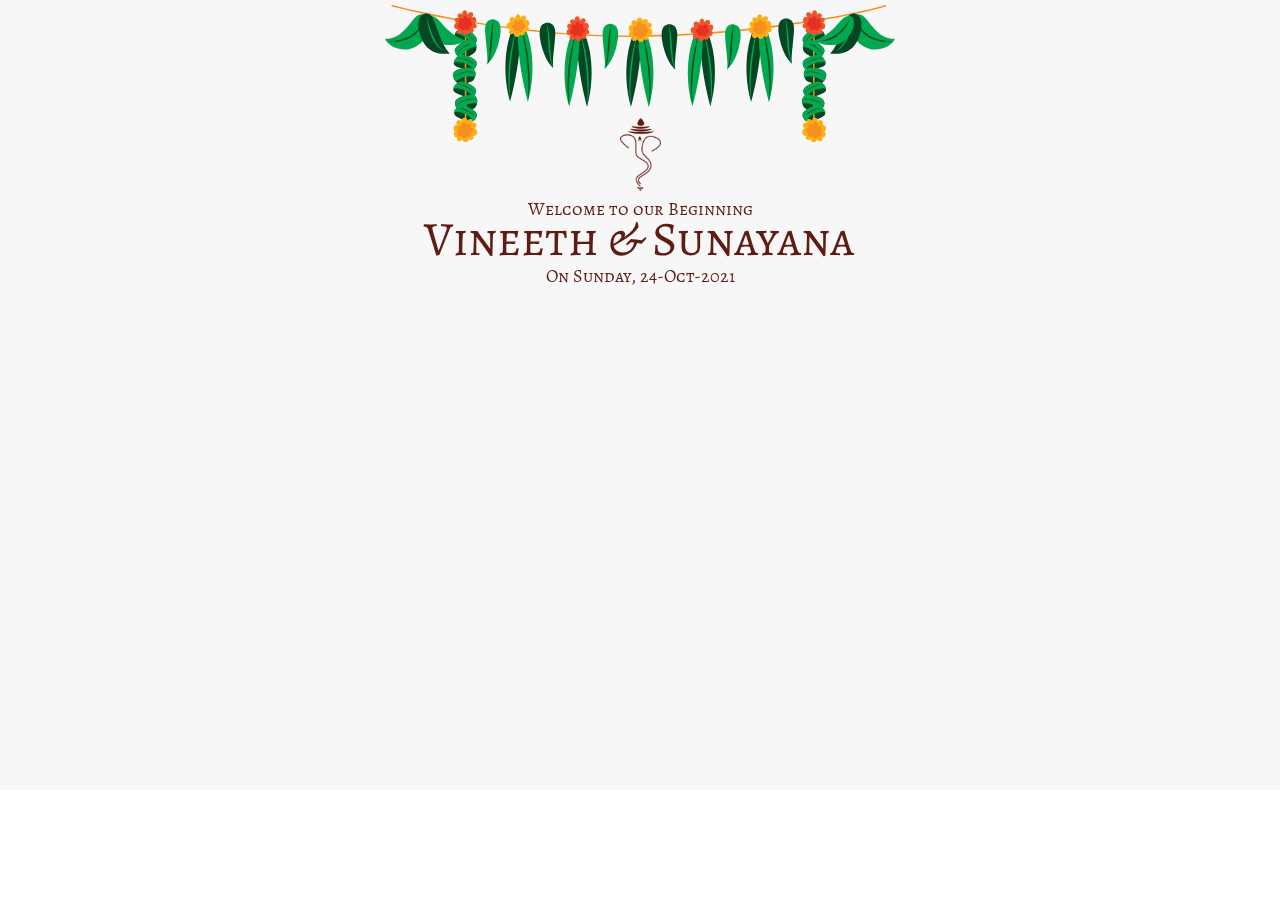
==== commit 4b2d2fe2: "final ui commit" ====
--- a/index.html
+++ b/index.html
@@ -143,7 +143,7 @@
 </g><g transform="matrix(3.17016,0,0,3.17016,-107.734,-21.7922)"><path d="M377.387,73.374C377.387,73.374 375.9,68.915 372.779,70.105C369.657,71.293 370.995,75.307 370.995,75.307C370.995,75.307 367.428,73.821 366.238,77.017C365.049,80.212 367.502,81.253 367.502,81.253C367.502,81.253 364.529,83.483 365.718,86.009C366.907,88.537 370.772,87.719 370.772,87.719C370.772,87.719 370.995,89.874 373.15,90.395C375.306,90.915 377.61,87.793 377.61,87.793C377.61,87.793 379.319,89.577 381.55,87.793C383.779,86.009 382.293,84.077 382.293,84.077C382.293,84.077 385.414,84.152 385.043,80.287C384.671,76.422 381.326,76.497 381.326,76.497C381.326,76.497 383.036,74.267 381.921,72.854C380.806,71.442 377.387,73.374 377.387,73.374Z" style="fill:rgb(246,143,30);fill-rule:nonzero;"></path>
 </g>
 </g></svg></span>
-        <img class="u-image u-image-default u-preserve-proportions u-image-1" src="images/ganapathi.png" alt="" data-image-width="120" data-image-height="214" data-animation-name="bounceIn" data-animation-duration="1000" data-animation-delay="0" data-animation-direction="">
+        <img class="u-image u-image-default u-preserve-proportions u-image-1" src="images/ganapathi.png" alt="" data-image-width="120" data-image-height="214" data-animation-name="bounceIn" data-animation-duration="1000" data-animation-delay="500" data-animation-direction="">
         <div class="u-align-center u-container-style u-expanded-width-xs u-group u-group-1" data-animation-name="fadeIn" data-animation-duration="1000" data-animation-delay="500" data-animation-direction="">
           <div class="u-container-layout">
             <p class="u-custom-font u-text u-text-custom-color-3 u-text-default u-text-1"> Vineeth &amp; Sunayana</p>
@@ -157,18 +157,12 @@
           </div>
         </div>
         <img class="u-hidden-md u-hidden-sm u-hidden-xs u-image u-image-default u-preserve-proportions u-image-2" src="images/Groom.png" alt="" data-image-width="400" data-image-height="654" data-animation-name="fadeIn" data-animation-duration="1000" data-animation-delay="1500" data-animation-direction="">
-        <img class="u-hidden-md u-hidden-sm u-hidden-xs u-image u-image-default u-preserve-proportions u-image-3" src="images/Bride.png" alt="" data-image-width="400" data-image-height="654" data-animation-name="fadeIn" data-animation-duration="1000" data-animation-delay="1500" data-animation-direction=""><span class="u-icon u-icon-circle u-text-custom-color-3 u-icon-2"><svg class="u-svg-link" preserveAspectRatio="xMidYMin slice" viewBox="0 0 300 87" style=""><use xmlns:xlink="http://www.w3.org/1999/xlink" xlink:href="#svg-34a7"></use></svg><svg class="u-svg-content" viewBox="0 0 300 87" id="svg-34a7" style="fill-rule:evenodd;clip-rule:evenodd;stroke-linejoin:round;stroke-miterlimit:2;"><g transform="matrix(1.15143,0,0,1.15143,-913.443,-4610.7)"><g transform="matrix(1,0,0,1,1749.61,-39.0044)"><g transform="matrix(0.210663,0,0,0.210663,-1026.15,3476.04)"><text x="472.592px" y="2771.28px" style="font-family:'CourierNewPSMT', 'Courier New', monospace;font-size:88.164px;">Designed WITH &nbsp; BY</text>
-</g><g transform="matrix(0.0292414,0,0,0.0292414,-782.145,4038.29)"><path d="M858.005,460.624C858.005,374.915 788.272,305.174 702.582,305.174C639.689,305.174 585.444,342.721 560.988,396.55C536.556,342.721 482.299,305.174 419.436,305.174C333.709,305.174 263.995,374.915 263.995,460.624C263.995,478.704 267.1,496.043 272.813,512.205C279.313,530.601 289.166,547.404 301.657,561.896C306.983,568.097 312.769,573.854 319.014,579.145L556.092,814.639C557.551,816.101 559.451,816.826 561.37,816.826C563.306,816.826 565.219,816.101 566.689,814.639L812.571,570.347L812.554,570.314C828.489,554.342 840.986,534.958 848.812,513.322C854.755,496.863 858.005,479.113 858.005,460.624Z" style="fill:rgb(251,0,82);fill-rule:nonzero;"></path>
-</g>
-</g><g transform="matrix(1.51726,0,0,1.51726,27.7098,-357.067)"><g transform="matrix(22.3196,0,0,22.3196,543.903,2912.37)"><path d="M0.266,-0.628C0.266,-0.59 0.261,-0.408 0.261,-0.408C0.261,-0.408 0.264,-0.332 0.254,-0.308L0.242,-0.279C0.188,-0.198 0.229,-0.204 0.254,-0.186C0.239,-0.118 0.203,-0.072 0.179,-0.063C0.148,-0.052 0.135,-0.154 0.124,-0.271C0.114,-0.379 0.09,-0.518 0.09,-0.557C0.09,-0.596 0.043,-0.616 0.028,-0.601C0.03,-0.603 0,-0.582 0,-0.553C0,-0.518 0.013,-0.465 0.014,-0.457C0.057,-0.179 0.081,-0.024 0.129,0.011C0.151,0.027 0.2,0.006 0.216,-0.006C0.245,-0.028 0.266,-0.066 0.28,-0.104C0.299,-0.029 0.319,-0.003 0.376,-0.011C0.409,-0.016 0.447,-0.062 0.459,-0.116C0.472,-0.175 0.476,-0.284 0.486,-0.296C0.499,-0.311 0.5,-0.171 0.506,-0.119C0.513,-0.062 0.534,-0.012 0.619,-0.023C0.684,-0.031 0.739,-0.157 0.747,-0.174C0.775,-0.22 0.73,-0.257 0.712,-0.201C0.706,-0.184 0.672,-0.092 0.625,-0.089C0.597,-0.087 0.577,-0.113 0.577,-0.14C0.577,-0.167 0.546,-0.515 0.491,-0.515C0.482,-0.515 0.472,-0.513 0.461,-0.498C0.451,-0.484 0.43,-0.339 0.428,-0.33C0.418,-0.281 0.401,-0.123 0.373,-0.121C0.373,-0.121 0.338,-0.118 0.336,-0.189C0.335,-0.231 0.332,-0.234 0.335,-0.275C0.366,-0.328 0.391,-0.45 0.343,-0.633C0.317,-0.732 0.266,-0.704 0.266,-0.628ZM-0.073,-0.502C-0.069,-0.499 -0.052,-0.502 -0.049,-0.507C-0.046,-0.512 -0.047,-0.52 -0.052,-0.525C-0.057,-0.53 -0.068,-0.56 -0.049,-0.577C0.034,-0.652 0.258,-0.715 0.458,-0.773C0.581,-0.809 0.734,-0.846 0.736,-0.903C0.738,-0.946 0.673,-0.959 0.656,-0.944C0.637,-0.928 0.63,-0.897 0.524,-0.862C0.324,-0.795 0.114,-0.746 -0.047,-0.648C-0.099,-0.616 -0.143,-0.553 -0.073,-0.502Z" style="fill-rule:nonzero;"></path>
-</g><text x="503.862px" y="2912.37px" style="font-family:'MandelaScriptPersonalUse', 'Mandela Script Personal Use';font-size:22.32px;">Vinee<tspan x="559.482px " y="2912.37px ">v</tspan>arma Vege<tspan x="647.912px 654.341px " y="2912.37px 2912.37px ">sn</tspan>a
-</text>
-</g>
-</g></svg></span>
+        <img class="u-hidden-md u-hidden-sm u-hidden-xs u-image u-image-default u-preserve-proportions u-image-3" src="images/Bride.png" alt="" data-image-width="400" data-image-height="654" data-animation-name="fadeIn" data-animation-duration="1000" data-animation-delay="1500" data-animation-direction="">
+        <img class="u-image u-image-default u-preserve-proportions u-image-4" src="images/attribute.png" alt="" data-image-width="300" data-image-height="87" data-animation-name="fadeIn" data-animation-duration="1000" data-animation-delay="2000">
       </div>
     </section>
     
     
     
   </body>
-</html>
+</html>--- a/nicepage.css
+++ b/nicepage.css
@@ -0,0 +1,35261 @@
+/*begin-commonstyles library*//*!
+ * froala_editor v3.2.3 (https://www.froala.com/wysiwyg-editor)
+ * License https://froala.com/wysiwyg-editor/terms/
+ * Copyright 2014-2020 Froala Labs
+ */
+
+.fr-clearfix::after {
+  clear: both;
+  display: block;
+  content: "";
+  height: 0; }
+
+.fr-hide-by-clipping {
+  position: absolute;
+  width: 1px;
+  height: 1px;
+  padding: 0;
+  margin: -1px;
+  overflow: hidden;
+  clip: rect(0, 0, 0, 0);
+  border: 0; }
+
+.fr-view img.fr-rounded, .fr-view .fr-img-caption.fr-rounded img {
+  border-radius: 10px;
+  -moz-border-radius: 10px;
+  -webkit-border-radius: 10px;
+  -moz-background-clip: padding;
+  -webkit-background-clip: padding-box;
+  background-clip: padding-box; }
+
+.fr-view img.fr-shadow, .fr-view .fr-img-caption.fr-shadow img {
+  -webkit-box-shadow: 10px 10px 5px 0px #cccccc;
+  -moz-box-shadow: 10px 10px 5px 0px #cccccc;
+  box-shadow: 10px 10px 5px 0px #cccccc; }
+
+.fr-view img.fr-bordered, .fr-view .fr-img-caption.fr-bordered img {
+  border: solid 5px #CCC; }
+
+.fr-view img.fr-bordered {
+  -webkit-box-sizing: content-box;
+  -moz-box-sizing: content-box;
+  box-sizing: content-box; }
+
+.fr-view .fr-img-caption.fr-bordered img {
+  -webkit-box-sizing: border-box;
+  -moz-box-sizing: border-box;
+  box-sizing: border-box; }
+
+.fr-view {
+  word-wrap: break-word; }
+  .fr-view span[style~="color:"] a {
+    color: inherit; }
+  .fr-view strong {
+    font-weight: 700; }
+  .fr-view table {
+    border: none;
+    border-collapse: collapse;
+    empty-cells: show;
+    max-width: 100%; }
+    .fr-view table td {
+      min-width: 5px; }
+    .fr-view table.fr-dashed-borders td, .fr-view table.fr-dashed-borders th {
+      border-style: dashed; }
+    .fr-view table.fr-alternate-rows tbody tr:nth-child(2n) {
+      background: whitesmoke; }
+    .fr-view table td, .fr-view table th {
+      border: 1px solid #DDD; }
+      .fr-view table td:empty, .fr-view table th:empty {
+        height: 20px; }
+      .fr-view table td.fr-highlighted, .fr-view table th.fr-highlighted {
+        border: 1px double red; }
+      .fr-view table td.fr-thick, .fr-view table th.fr-thick {
+        border-width: 2px; }
+    .fr-view table th {
+      background: #ececec; }
+  .fr-view hr {
+    clear: both;
+    user-select: none;
+    -o-user-select: none;
+    -moz-user-select: none;
+    -khtml-user-select: none;
+    -webkit-user-select: none;
+    -ms-user-select: none;
+    break-after: always;
+    page-break-after: always; }
+  .fr-view .fr-file {
+    position: relative; }
+    .fr-view .fr-file::after {
+      position: relative;
+      content: "\1F4CE";
+      font-weight: normal; }
+  .fr-view pre {
+    white-space: pre-wrap;
+    word-wrap: break-word;
+    overflow: visible; }
+/*.fr-view[dir="rtl"] blockquote {
+  border-left: none;
+  border-right: solid 2px #5E35B1;
+  margin-right: 0;
+  padding-right: 5px;
+  padding-left: 0; }
+  .fr-view[dir="rtl"] blockquote blockquote {
+    border-color: #00BCD4; }
+    .fr-view[dir="rtl"] blockquote blockquote blockquote {
+      border-color: #43A047; }
+.fr-view blockquote {
+  border-left: solid 2px #5E35B1;
+  margin-left: 0;
+  padding-left: 5px;
+  color: #5E35B1; }
+  .fr-view blockquote blockquote {
+    border-color: #00BCD4;
+    color: #00BCD4; }
+    .fr-view blockquote blockquote blockquote {
+      border-color: #43A047;
+      color: #43A047; }*/
+  .fr-view span.fr-emoticon {
+    font-weight: normal;
+    font-family: "Apple Color Emoji","Segoe UI Emoji","NotoColorEmoji","Segoe UI Symbol","Android Emoji","EmojiSymbols";
+    display: inline;
+    line-height: 0; }
+    .fr-view span.fr-emoticon.fr-emoticon-img {
+      background-repeat: no-repeat !important;
+      font-size: inherit;
+      height: 1em;
+      width: 1em;
+      min-height: 20px;
+      min-width: 20px;
+      display: inline-block;
+      margin: -.1em .1em .1em;
+      line-height: 1;
+      vertical-align: middle; }
+  .fr-view .fr-text-gray {
+    color: #AAA !important; }
+  .fr-view .fr-text-bordered {
+    border-top: solid 1px #222;
+    border-bottom: solid 1px #222;
+    padding: 10px 0; }
+  .fr-view .fr-text-spaced {
+    letter-spacing: 1px; }
+  .fr-view .fr-text-uppercase {
+    text-transform: uppercase; }
+  .fr-view .fr-class-highlighted {
+    background-color: #ffff00; }
+  .fr-view .fr-class-code {
+    border-color: #cccccc;
+    border-radius: 2px;
+    -moz-border-radius: 2px;
+    -webkit-border-radius: 2px;
+    -moz-background-clip: padding;
+    -webkit-background-clip: padding-box;
+    background-clip: padding-box;
+    background: #f5f5f5;
+    padding: 10px;
+    font-family: "Courier New", Courier, monospace; }
+  .fr-view .fr-class-transparency {
+    opacity: 0.5; }
+  .fr-view img {
+    position: relative;
+    max-width: 100%; }
+    .fr-view img.fr-dib {
+      margin: 10px auto;
+      display: block;
+      float: none;
+      vertical-align: top; }
+      .fr-view img.fr-dib.fr-fil {
+        margin-left: 0;
+        text-align: left; }
+      .fr-view img.fr-dib.fr-fir {
+        margin-right: 0;
+        text-align: right; }
+    .fr-view img.fr-dii {
+      display: inline-block;
+      float: none;
+      vertical-align: bottom;
+      margin-left: 5px;
+      margin-right: 5px;
+      max-width: calc(100% - (2 * 5px)); }
+      .fr-view img.fr-dii.fr-fil {
+        float: left;
+        margin: 10px 15px 10px 0;
+        max-width: calc(100% - 5px); }
+      .fr-view img.fr-dii.fr-fir {
+        float: right;
+        margin: 10px 0 10px 15px;
+        max-width: calc(100% - 5px); }
+  .fr-view span.fr-img-caption {
+    position: relative;
+    max-width: 100%; }
+    .fr-view span.fr-img-caption.fr-dib {
+      margin: 5px auto;
+      display: block;
+      float: none;
+      vertical-align: top; }
+      .fr-view span.fr-img-caption.fr-dib.fr-fil {
+        margin-left: 0;
+        text-align: left; }
+      .fr-view span.fr-img-caption.fr-dib.fr-fir {
+        margin-right: 0;
+        text-align: right; }
+    .fr-view span.fr-img-caption.fr-dii {
+      display: inline-block;
+      float: none;
+      vertical-align: bottom;
+      margin-left: 5px;
+      margin-right: 5px;
+      max-width: calc(100% - (2 * 5px)); }
+      .fr-view span.fr-img-caption.fr-dii.fr-fil {
+        float: left;
+        margin: 5px 5px 5px 0;
+        max-width: calc(100% - 5px); }
+      .fr-view span.fr-img-caption.fr-dii.fr-fir {
+        float: right;
+        margin: 5px 0 5px 5px;
+        max-width: calc(100% - 5px); }
+  .fr-view .fr-video {
+    text-align: center;
+    position: relative; }
+    .fr-view .fr-video.fr-rv {
+      padding-bottom: 56.25%;
+      padding-top: 30px;
+      height: 0;
+      overflow: hidden; }
+      .fr-view .fr-video.fr-rv > iframe, .fr-view .fr-video.fr-rv object, .fr-view .fr-video.fr-rv embed {
+        position: absolute !important;
+        top: 0;
+        left: 0;
+        width: 100%;
+        height: 100%; }
+    .fr-view .fr-video > * {
+      -webkit-box-sizing: content-box;
+      -moz-box-sizing: content-box;
+      box-sizing: content-box;
+      max-width: 100%;
+      border: none; }
+    .fr-view .fr-video.fr-dvb {
+      display: block;
+      clear: both; }
+      .fr-view .fr-video.fr-dvb.fr-fvl {
+        text-align: left; }
+      .fr-view .fr-video.fr-dvb.fr-fvr {
+        text-align: right; }
+    .fr-view .fr-video.fr-dvi {
+      display: inline-block; }
+      .fr-view .fr-video.fr-dvi.fr-fvl {
+        float: left; }
+      .fr-view .fr-video.fr-dvi.fr-fvr {
+        float: right; }
+  .fr-view a.fr-strong {
+    font-weight: 700; }
+  .fr-view a.fr-green {
+    color: green; }
+  .fr-view .fr-img-caption {
+    text-align: center; }
+    .fr-view .fr-img-caption .fr-img-wrap {
+      padding: 0;
+      margin: auto;
+      text-align: center;
+      width: 100%; }
+      .fr-view .fr-img-caption .fr-img-wrap a {
+        display: block; }
+      .fr-view .fr-img-caption .fr-img-wrap img {
+        display: block;
+        margin: auto;
+        width: 100%; }
+      .fr-view .fr-img-caption .fr-img-wrap > span {
+        margin: auto;
+        display: block;
+        padding: 5px 5px 10px;
+        font-size: 14px;
+        font-weight: initial;
+        -webkit-box-sizing: border-box;
+        -moz-box-sizing: border-box;
+        box-sizing: border-box;
+        -webkit-opacity: 0.9;
+        -moz-opacity: 0.9;
+        opacity: 0.9;
+        -ms-filter: "progid:DXImageTransform.Microsoft.Alpha(Opacity=0)";
+        width: 100%;
+        text-align: center; }
+  .fr-view button.fr-rounded, .fr-view input.fr-rounded, .fr-view textarea.fr-rounded {
+    border-radius: 10px;
+    -moz-border-radius: 10px;
+    -webkit-border-radius: 10px;
+    -moz-background-clip: padding;
+    -webkit-background-clip: padding-box;
+    background-clip: padding-box; }
+  .fr-view button.fr-large, .fr-view input.fr-large, .fr-view textarea.fr-large {
+    font-size: 24px; }
+  .fr-view ul, .fr-view ol {
+    list-style-position: inside; }
+
+/**
+ * Image style.
+ */
+a.fr-view.fr-strong {
+  font-weight: 700; }
+a.fr-view.fr-green {
+  color: green; }
+
+/**
+ * Link style.
+ */
+img.fr-view {
+  position: relative;
+  max-width: 100%; }
+  img.fr-view.fr-dib {
+    margin: 5px auto;
+    display: block;
+    float: none;
+    vertical-align: top; }
+    img.fr-view.fr-dib.fr-fil {
+      margin-left: 0;
+      text-align: left; }
+    img.fr-view.fr-dib.fr-fir {
+      margin-right: 0;
+      text-align: right; }
+  img.fr-view.fr-dii {
+    display: inline-block;
+    float: none;
+    vertical-align: bottom;
+    margin-left: 5px;
+    margin-right: 5px;
+    max-width: calc(100% - (2 * 5px)); }
+    img.fr-view.fr-dii.fr-fil {
+      float: left;
+      margin: 5px 5px 5px 0;
+      max-width: calc(100% - 5px); }
+    img.fr-view.fr-dii.fr-fir {
+      float: right;
+      margin: 5px 0 5px 5px;
+      max-width: calc(100% - 5px); }
+
+span.fr-img-caption.fr-view {
+  position: relative;
+  max-width: 100%; }
+  span.fr-img-caption.fr-view.fr-dib {
+    margin: 5px auto;
+    display: block;
+    float: none;
+    vertical-align: top; }
+    span.fr-img-caption.fr-view.fr-dib.fr-fil {
+      margin-left: 0;
+      text-align: left; }
+    span.fr-img-caption.fr-view.fr-dib.fr-fir {
+      margin-right: 0;
+      text-align: right; }
+  span.fr-img-caption.fr-view.fr-dii {
+    display: inline-block;
+    float: none;
+    vertical-align: bottom;
+    margin-left: 5px;
+    margin-right: 5px;
+    max-width: calc(100% - (2 * 5px)); }
+    span.fr-img-caption.fr-view.fr-dii.fr-fil {
+      float: left;
+      margin: 5px 5px 5px 0;
+      max-width: calc(100% - 5px); }
+    span.fr-img-caption.fr-view.fr-dii.fr-fir {
+      float: right;
+      margin: 5px 0 5px 5px;
+      max-width: calc(100% - 5px); }
+/*end-commonstyles library*//*begin-commonstyles library*/@charset "UTF-8";
+
+/*!
+ * animate.css -https://daneden.github.io/animate.css/
+ * Version - 3.7.2
+ * Licensed under the MIT license - http://opensource.org/licenses/MIT
+ *
+ * Copyright (c) 2019 Daniel Eden
+ */
+
+@-webkit-keyframes bounce {
+  from,
+  20%,
+  53%,
+  80%,
+  to {
+    -webkit-animation-timing-function: cubic-bezier(0.215, 0.61, 0.355, 1);
+    animation-timing-function: cubic-bezier(0.215, 0.61, 0.355, 1);
+    -webkit-transform: translate3d(0, 0, 0);
+    transform: translate3d(0, 0, 0);
+  }
+
+  40%,
+  43% {
+    -webkit-animation-timing-function: cubic-bezier(0.755, 0.05, 0.855, 0.06);
+    animation-timing-function: cubic-bezier(0.755, 0.05, 0.855, 0.06);
+    -webkit-transform: translate3d(0, -30px, 0);
+    transform: translate3d(0, -30px, 0);
+  }
+
+  70% {
+    -webkit-animation-timing-function: cubic-bezier(0.755, 0.05, 0.855, 0.06);
+    animation-timing-function: cubic-bezier(0.755, 0.05, 0.855, 0.06);
+    -webkit-transform: translate3d(0, -15px, 0);
+    transform: translate3d(0, -15px, 0);
+  }
+
+  90% {
+    -webkit-transform: translate3d(0, -4px, 0);
+    transform: translate3d(0, -4px, 0);
+  }
+}
+
+@keyframes bounce {
+  from,
+  20%,
+  53%,
+  80%,
+  to {
+    -webkit-animation-timing-function: cubic-bezier(0.215, 0.61, 0.355, 1);
+    animation-timing-function: cubic-bezier(0.215, 0.61, 0.355, 1);
+    -webkit-transform: translate3d(0, 0, 0);
+    transform: translate3d(0, 0, 0);
+  }
+
+  40%,
+  43% {
+    -webkit-animation-timing-function: cubic-bezier(0.755, 0.05, 0.855, 0.06);
+    animation-timing-function: cubic-bezier(0.755, 0.05, 0.855, 0.06);
+    -webkit-transform: translate3d(0, -30px, 0);
+    transform: translate3d(0, -30px, 0);
+  }
+
+  70% {
+    -webkit-animation-timing-function: cubic-bezier(0.755, 0.05, 0.855, 0.06);
+    animation-timing-function: cubic-bezier(0.755, 0.05, 0.855, 0.06);
+    -webkit-transform: translate3d(0, -15px, 0);
+    transform: translate3d(0, -15px, 0);
+  }
+
+  90% {
+    -webkit-transform: translate3d(0, -4px, 0);
+    transform: translate3d(0, -4px, 0);
+  }
+}
+
+.bounce {
+  -webkit-animation-name: bounce;
+  animation-name: bounce;
+  -webkit-transform-origin: center bottom;
+  transform-origin: center bottom;
+}
+
+@-webkit-keyframes flash {
+  from,
+  50%,
+  to {
+    opacity: 1;
+  }
+
+  25%,
+  75% {
+    opacity: 0;
+  }
+}
+
+@keyframes flash {
+  from,
+  50%,
+  to {
+    opacity: 1;
+  }
+
+  25%,
+  75% {
+    opacity: 0;
+  }
+}
+
+.flash {
+  -webkit-animation-name: flash;
+  animation-name: flash;
+}
+
+/* originally authored by Nick Pettit - https://github.com/nickpettit/glide */
+
+@-webkit-keyframes pulse {
+  from {
+    -webkit-transform: scale3d(1, 1, 1);
+    transform: scale3d(1, 1, 1);
+  }
+
+  50% {
+    -webkit-transform: scale3d(1.05, 1.05, 1.05);
+    transform: scale3d(1.05, 1.05, 1.05);
+  }
+
+  to {
+    -webkit-transform: scale3d(1, 1, 1);
+    transform: scale3d(1, 1, 1);
+  }
+}
+
+@keyframes pulse {
+  from {
+    -webkit-transform: scale3d(1, 1, 1);
+    transform: scale3d(1, 1, 1);
+  }
+
+  50% {
+    -webkit-transform: scale3d(1.05, 1.05, 1.05);
+    transform: scale3d(1.05, 1.05, 1.05);
+  }
+
+  to {
+    -webkit-transform: scale3d(1, 1, 1);
+    transform: scale3d(1, 1, 1);
+  }
+}
+
+.pulse {
+  -webkit-animation-name: pulse;
+  animation-name: pulse;
+}
+
+@-webkit-keyframes rubberBand {
+  from {
+    -webkit-transform: scale3d(1, 1, 1);
+    transform: scale3d(1, 1, 1);
+  }
+
+  30% {
+    -webkit-transform: scale3d(1.25, 0.75, 1);
+    transform: scale3d(1.25, 0.75, 1);
+  }
+
+  40% {
+    -webkit-transform: scale3d(0.75, 1.25, 1);
+    transform: scale3d(0.75, 1.25, 1);
+  }
+
+  50% {
+    -webkit-transform: scale3d(1.15, 0.85, 1);
+    transform: scale3d(1.15, 0.85, 1);
+  }
+
+  65% {
+    -webkit-transform: scale3d(0.95, 1.05, 1);
+    transform: scale3d(0.95, 1.05, 1);
+  }
+
+  75% {
+    -webkit-transform: scale3d(1.05, 0.95, 1);
+    transform: scale3d(1.05, 0.95, 1);
+  }
+
+  to {
+    -webkit-transform: scale3d(1, 1, 1);
+    transform: scale3d(1, 1, 1);
+  }
+}
+
+@keyframes rubberBand {
+  from {
+    -webkit-transform: scale3d(1, 1, 1);
+    transform: scale3d(1, 1, 1);
+  }
+
+  30% {
+    -webkit-transform: scale3d(1.25, 0.75, 1);
+    transform: scale3d(1.25, 0.75, 1);
+  }
+
+  40% {
+    -webkit-transform: scale3d(0.75, 1.25, 1);
+    transform: scale3d(0.75, 1.25, 1);
+  }
+
+  50% {
+    -webkit-transform: scale3d(1.15, 0.85, 1);
+    transform: scale3d(1.15, 0.85, 1);
+  }
+
+  65% {
+    -webkit-transform: scale3d(0.95, 1.05, 1);
+    transform: scale3d(0.95, 1.05, 1);
+  }
+
+  75% {
+    -webkit-transform: scale3d(1.05, 0.95, 1);
+    transform: scale3d(1.05, 0.95, 1);
+  }
+
+  to {
+    -webkit-transform: scale3d(1, 1, 1);
+    transform: scale3d(1, 1, 1);
+  }
+}
+
+.rubberBand {
+  -webkit-animation-name: rubberBand;
+  animation-name: rubberBand;
+}
+
+@-webkit-keyframes shake {
+  from,
+  to {
+    -webkit-transform: translate3d(0, 0, 0);
+    transform: translate3d(0, 0, 0);
+  }
+
+  10%,
+  30%,
+  50%,
+  70%,
+  90% {
+    -webkit-transform: translate3d(-10px, 0, 0);
+    transform: translate3d(-10px, 0, 0);
+  }
+
+  20%,
+  40%,
+  60%,
+  80% {
+    -webkit-transform: translate3d(10px, 0, 0);
+    transform: translate3d(10px, 0, 0);
+  }
+}
+
+@keyframes shake {
+  from,
+  to {
+    -webkit-transform: translate3d(0, 0, 0);
+    transform: translate3d(0, 0, 0);
+  }
+
+  10%,
+  30%,
+  50%,
+  70%,
+  90% {
+    -webkit-transform: translate3d(-10px, 0, 0);
+    transform: translate3d(-10px, 0, 0);
+  }
+
+  20%,
+  40%,
+  60%,
+  80% {
+    -webkit-transform: translate3d(10px, 0, 0);
+    transform: translate3d(10px, 0, 0);
+  }
+}
+
+.shake {
+  -webkit-animation-name: shake;
+  animation-name: shake;
+}
+
+@-webkit-keyframes headShake {
+  0% {
+    -webkit-transform: translateX(0);
+    transform: translateX(0);
+  }
+
+  6.5% {
+    -webkit-transform: translateX(-6px) rotateY(-9deg);
+    transform: translateX(-6px) rotateY(-9deg);
+  }
+
+  18.5% {
+    -webkit-transform: translateX(5px) rotateY(7deg);
+    transform: translateX(5px) rotateY(7deg);
+  }
+
+  31.5% {
+    -webkit-transform: translateX(-3px) rotateY(-5deg);
+    transform: translateX(-3px) rotateY(-5deg);
+  }
+
+  43.5% {
+    -webkit-transform: translateX(2px) rotateY(3deg);
+    transform: translateX(2px) rotateY(3deg);
+  }
+
+  50% {
+    -webkit-transform: translateX(0);
+    transform: translateX(0);
+  }
+}
+
+@keyframes headShake {
+  0% {
+    -webkit-transform: translateX(0);
+    transform: translateX(0);
+  }
+
+  6.5% {
+    -webkit-transform: translateX(-6px) rotateY(-9deg);
+    transform: translateX(-6px) rotateY(-9deg);
+  }
+
+  18.5% {
+    -webkit-transform: translateX(5px) rotateY(7deg);
+    transform: translateX(5px) rotateY(7deg);
+  }
+
+  31.5% {
+    -webkit-transform: translateX(-3px) rotateY(-5deg);
+    transform: translateX(-3px) rotateY(-5deg);
+  }
+
+  43.5% {
+    -webkit-transform: translateX(2px) rotateY(3deg);
+    transform: translateX(2px) rotateY(3deg);
+  }
+
+  50% {
+    -webkit-transform: translateX(0);
+    transform: translateX(0);
+  }
+}
+
+.headShake {
+  -webkit-animation-timing-function: ease-in-out;
+  animation-timing-function: ease-in-out;
+  -webkit-animation-name: headShake;
+  animation-name: headShake;
+}
+
+@-webkit-keyframes swing {
+  20% {
+    -webkit-transform: rotate3d(0, 0, 1, 15deg);
+    transform: rotate3d(0, 0, 1, 15deg);
+  }
+
+  40% {
+    -webkit-transform: rotate3d(0, 0, 1, -10deg);
+    transform: rotate3d(0, 0, 1, -10deg);
+  }
+
+  60% {
+    -webkit-transform: rotate3d(0, 0, 1, 5deg);
+    transform: rotate3d(0, 0, 1, 5deg);
+  }
+
+  80% {
+    -webkit-transform: rotate3d(0, 0, 1, -5deg);
+    transform: rotate3d(0, 0, 1, -5deg);
+  }
+
+  to {
+    -webkit-transform: rotate3d(0, 0, 1, 0deg);
+    transform: rotate3d(0, 0, 1, 0deg);
+  }
+}
+
+@keyframes swing {
+  20% {
+    -webkit-transform: rotate3d(0, 0, 1, 15deg);
+    transform: rotate3d(0, 0, 1, 15deg);
+  }
+
+  40% {
+    -webkit-transform: rotate3d(0, 0, 1, -10deg);
+    transform: rotate3d(0, 0, 1, -10deg);
+  }
+
+  60% {
+    -webkit-transform: rotate3d(0, 0, 1, 5deg);
+    transform: rotate3d(0, 0, 1, 5deg);
+  }
+
+  80% {
+    -webkit-transform: rotate3d(0, 0, 1, -5deg);
+    transform: rotate3d(0, 0, 1, -5deg);
+  }
+
+  to {
+    -webkit-transform: rotate3d(0, 0, 1, 0deg);
+    transform: rotate3d(0, 0, 1, 0deg);
+  }
+}
+
+.swing {
+  -webkit-transform-origin: top center;
+  transform-origin: top center;
+  -webkit-animation-name: swing;
+  animation-name: swing;
+}
+
+@-webkit-keyframes tada {
+  from {
+    -webkit-transform: scale3d(1, 1, 1);
+    transform: scale3d(1, 1, 1);
+  }
+
+  10%,
+  20% {
+    -webkit-transform: scale3d(0.9, 0.9, 0.9) rotate3d(0, 0, 1, -3deg);
+    transform: scale3d(0.9, 0.9, 0.9) rotate3d(0, 0, 1, -3deg);
+  }
+
+  30%,
+  50%,
+  70%,
+  90% {
+    -webkit-transform: scale3d(1.1, 1.1, 1.1) rotate3d(0, 0, 1, 3deg);
+    transform: scale3d(1.1, 1.1, 1.1) rotate3d(0, 0, 1, 3deg);
+  }
+
+  40%,
+  60%,
+  80% {
+    -webkit-transform: scale3d(1.1, 1.1, 1.1) rotate3d(0, 0, 1, -3deg);
+    transform: scale3d(1.1, 1.1, 1.1) rotate3d(0, 0, 1, -3deg);
+  }
+
+  to {
+    -webkit-transform: scale3d(1, 1, 1);
+    transform: scale3d(1, 1, 1);
+  }
+}
+
+@keyframes tada {
+  from {
+    -webkit-transform: scale3d(1, 1, 1);
+    transform: scale3d(1, 1, 1);
+  }
+
+  10%,
+  20% {
+    -webkit-transform: scale3d(0.9, 0.9, 0.9) rotate3d(0, 0, 1, -3deg);
+    transform: scale3d(0.9, 0.9, 0.9) rotate3d(0, 0, 1, -3deg);
+  }
+
+  30%,
+  50%,
+  70%,
+  90% {
+    -webkit-transform: scale3d(1.1, 1.1, 1.1) rotate3d(0, 0, 1, 3deg);
+    transform: scale3d(1.1, 1.1, 1.1) rotate3d(0, 0, 1, 3deg);
+  }
+
+  40%,
+  60%,
+  80% {
+    -webkit-transform: scale3d(1.1, 1.1, 1.1) rotate3d(0, 0, 1, -3deg);
+    transform: scale3d(1.1, 1.1, 1.1) rotate3d(0, 0, 1, -3deg);
+  }
+
+  to {
+    -webkit-transform: scale3d(1, 1, 1);
+    transform: scale3d(1, 1, 1);
+  }
+}
+
+.tada {
+  -webkit-animation-name: tada;
+  animation-name: tada;
+}
+
+/* originally authored by Nick Pettit - https://github.com/nickpettit/glide */
+
+@-webkit-keyframes wobble {
+  from {
+    -webkit-transform: translate3d(0, 0, 0);
+    transform: translate3d(0, 0, 0);
+  }
+
+  15% {
+    -webkit-transform: translate3d(-25%, 0, 0) rotate3d(0, 0, 1, -5deg);
+    transform: translate3d(-25%, 0, 0) rotate3d(0, 0, 1, -5deg);
+  }
+
+  30% {
+    -webkit-transform: translate3d(20%, 0, 0) rotate3d(0, 0, 1, 3deg);
+    transform: translate3d(20%, 0, 0) rotate3d(0, 0, 1, 3deg);
+  }
+
+  45% {
+    -webkit-transform: translate3d(-15%, 0, 0) rotate3d(0, 0, 1, -3deg);
+    transform: translate3d(-15%, 0, 0) rotate3d(0, 0, 1, -3deg);
+  }
+
+  60% {
+    -webkit-transform: translate3d(10%, 0, 0) rotate3d(0, 0, 1, 2deg);
+    transform: translate3d(10%, 0, 0) rotate3d(0, 0, 1, 2deg);
+  }
+
+  75% {
+    -webkit-transform: translate3d(-5%, 0, 0) rotate3d(0, 0, 1, -1deg);
+    transform: translate3d(-5%, 0, 0) rotate3d(0, 0, 1, -1deg);
+  }
+
+  to {
+    -webkit-transform: translate3d(0, 0, 0);
+    transform: translate3d(0, 0, 0);
+  }
+}
+
+@keyframes wobble {
+  from {
+    -webkit-transform: translate3d(0, 0, 0);
+    transform: translate3d(0, 0, 0);
+  }
+
+  15% {
+    -webkit-transform: translate3d(-25%, 0, 0) rotate3d(0, 0, 1, -5deg);
+    transform: translate3d(-25%, 0, 0) rotate3d(0, 0, 1, -5deg);
+  }
+
+  30% {
+    -webkit-transform: translate3d(20%, 0, 0) rotate3d(0, 0, 1, 3deg);
+    transform: translate3d(20%, 0, 0) rotate3d(0, 0, 1, 3deg);
+  }
+
+  45% {
+    -webkit-transform: translate3d(-15%, 0, 0) rotate3d(0, 0, 1, -3deg);
+    transform: translate3d(-15%, 0, 0) rotate3d(0, 0, 1, -3deg);
+  }
+
+  60% {
+    -webkit-transform: translate3d(10%, 0, 0) rotate3d(0, 0, 1, 2deg);
+    transform: translate3d(10%, 0, 0) rotate3d(0, 0, 1, 2deg);
+  }
+
+  75% {
+    -webkit-transform: translate3d(-5%, 0, 0) rotate3d(0, 0, 1, -1deg);
+    transform: translate3d(-5%, 0, 0) rotate3d(0, 0, 1, -1deg);
+  }
+
+  to {
+    -webkit-transform: translate3d(0, 0, 0);
+    transform: translate3d(0, 0, 0);
+  }
+}
+
+.wobble {
+  -webkit-animation-name: wobble;
+  animation-name: wobble;
+}
+
+@-webkit-keyframes jello {
+  from,
+  11.1%,
+  to {
+    -webkit-transform: translate3d(0, 0, 0);
+    transform: translate3d(0, 0, 0);
+  }
+
+  22.2% {
+    -webkit-transform: skewX(-12.5deg) skewY(-12.5deg);
+    transform: skewX(-12.5deg) skewY(-12.5deg);
+  }
+
+  33.3% {
+    -webkit-transform: skewX(6.25deg) skewY(6.25deg);
+    transform: skewX(6.25deg) skewY(6.25deg);
+  }
+
+  44.4% {
+    -webkit-transform: skewX(-3.125deg) skewY(-3.125deg);
+    transform: skewX(-3.125deg) skewY(-3.125deg);
+  }
+
+  55.5% {
+    -webkit-transform: skewX(1.5625deg) skewY(1.5625deg);
+    transform: skewX(1.5625deg) skewY(1.5625deg);
+  }
+
+  66.6% {
+    -webkit-transform: skewX(-0.78125deg) skewY(-0.78125deg);
+    transform: skewX(-0.78125deg) skewY(-0.78125deg);
+  }
+
+  77.7% {
+    -webkit-transform: skewX(0.390625deg) skewY(0.390625deg);
+    transform: skewX(0.390625deg) skewY(0.390625deg);
+  }
+
+  88.8% {
+    -webkit-transform: skewX(-0.1953125deg) skewY(-0.1953125deg);
+    transform: skewX(-0.1953125deg) skewY(-0.1953125deg);
+  }
+}
+
+@keyframes jello {
+  from,
+  11.1%,
+  to {
+    -webkit-transform: translate3d(0, 0, 0);
+    transform: translate3d(0, 0, 0);
+  }
+
+  22.2% {
+    -webkit-transform: skewX(-12.5deg) skewY(-12.5deg);
+    transform: skewX(-12.5deg) skewY(-12.5deg);
+  }
+
+  33.3% {
+    -webkit-transform: skewX(6.25deg) skewY(6.25deg);
+    transform: skewX(6.25deg) skewY(6.25deg);
+  }
+
+  44.4% {
+    -webkit-transform: skewX(-3.125deg) skewY(-3.125deg);
+    transform: skewX(-3.125deg) skewY(-3.125deg);
+  }
+
+  55.5% {
+    -webkit-transform: skewX(1.5625deg) skewY(1.5625deg);
+    transform: skewX(1.5625deg) skewY(1.5625deg);
+  }
+
+  66.6% {
+    -webkit-transform: skewX(-0.78125deg) skewY(-0.78125deg);
+    transform: skewX(-0.78125deg) skewY(-0.78125deg);
+  }
+
+  77.7% {
+    -webkit-transform: skewX(0.390625deg) skewY(0.390625deg);
+    transform: skewX(0.390625deg) skewY(0.390625deg);
+  }
+
+  88.8% {
+    -webkit-transform: skewX(-0.1953125deg) skewY(-0.1953125deg);
+    transform: skewX(-0.1953125deg) skewY(-0.1953125deg);
+  }
+}
+
+.jello {
+  -webkit-animation-name: jello;
+  animation-name: jello;
+  -webkit-transform-origin: center;
+  transform-origin: center;
+}
+
+@-webkit-keyframes heartBeat {
+  0% {
+    -webkit-transform: scale(1);
+    transform: scale(1);
+  }
+
+  14% {
+    -webkit-transform: scale(1.3);
+    transform: scale(1.3);
+  }
+
+  28% {
+    -webkit-transform: scale(1);
+    transform: scale(1);
+  }
+
+  42% {
+    -webkit-transform: scale(1.3);
+    transform: scale(1.3);
+  }
+
+  70% {
+    -webkit-transform: scale(1);
+    transform: scale(1);
+  }
+}
+
+@keyframes heartBeat {
+  0% {
+    -webkit-transform: scale(1);
+    transform: scale(1);
+  }
+
+  14% {
+    -webkit-transform: scale(1.3);
+    transform: scale(1.3);
+  }
+
+  28% {
+    -webkit-transform: scale(1);
+    transform: scale(1);
+  }
+
+  42% {
+    -webkit-transform: scale(1.3);
+    transform: scale(1.3);
+  }
+
+  70% {
+    -webkit-transform: scale(1);
+    transform: scale(1);
+  }
+}
+
+.heartBeat {
+  -webkit-animation-name: heartBeat;
+  animation-name: heartBeat;
+  -webkit-animation-duration: 1.3s;
+  animation-duration: 1.3s;
+  -webkit-animation-timing-function: ease-in-out;
+  animation-timing-function: ease-in-out;
+}
+
+@-webkit-keyframes bounceIn {
+  from,
+  20%,
+  40%,
+  60%,
+  80%,
+  to {
+    -webkit-animation-timing-function: cubic-bezier(0.215, 0.61, 0.355, 1);
+    animation-timing-function: cubic-bezier(0.215, 0.61, 0.355, 1);
+  }
+
+  0% {
+    opacity: 0;
+    -webkit-transform: scale3d(0.3, 0.3, 0.3);
+    transform: scale3d(0.3, 0.3, 0.3);
+  }
+
+  20% {
+    -webkit-transform: scale3d(1.1, 1.1, 1.1);
+    transform: scale3d(1.1, 1.1, 1.1);
+  }
+
+  40% {
+    -webkit-transform: scale3d(0.9, 0.9, 0.9);
+    transform: scale3d(0.9, 0.9, 0.9);
+  }
+
+  60% {
+    opacity: 1;
+    -webkit-transform: scale3d(1.03, 1.03, 1.03);
+    transform: scale3d(1.03, 1.03, 1.03);
+  }
+
+  80% {
+    -webkit-transform: scale3d(0.97, 0.97, 0.97);
+    transform: scale3d(0.97, 0.97, 0.97);
+  }
+
+  to {
+    opacity: 1;
+    -webkit-transform: scale3d(1, 1, 1);
+    transform: scale3d(1, 1, 1);
+  }
+}
+
+@keyframes bounceIn {
+  from,
+  20%,
+  40%,
+  60%,
+  80%,
+  to {
+    -webkit-animation-timing-function: cubic-bezier(0.215, 0.61, 0.355, 1);
+    animation-timing-function: cubic-bezier(0.215, 0.61, 0.355, 1);
+  }
+
+  0% {
+    opacity: 0;
+    -webkit-transform: scale3d(0.3, 0.3, 0.3);
+    transform: scale3d(0.3, 0.3, 0.3);
+  }
+
+  20% {
+    -webkit-transform: scale3d(1.1, 1.1, 1.1);
+    transform: scale3d(1.1, 1.1, 1.1);
+  }
+
+  40% {
+    -webkit-transform: scale3d(0.9, 0.9, 0.9);
+    transform: scale3d(0.9, 0.9, 0.9);
+  }
+
+  60% {
+    opacity: 1;
+    -webkit-transform: scale3d(1.03, 1.03, 1.03);
+    transform: scale3d(1.03, 1.03, 1.03);
+  }
+
+  80% {
+    -webkit-transform: scale3d(0.97, 0.97, 0.97);
+    transform: scale3d(0.97, 0.97, 0.97);
+  }
+
+  to {
+    opacity: 1;
+    -webkit-transform: scale3d(1, 1, 1);
+    transform: scale3d(1, 1, 1);
+  }
+}
+
+.bounceIn {
+  -webkit-animation-duration: 0.75s;
+  animation-duration: 0.75s;
+  -webkit-animation-name: bounceIn;
+  animation-name: bounceIn;
+}
+
+@-webkit-keyframes bounceInDown {
+  from,
+  60%,
+  75%,
+  90%,
+  to {
+    -webkit-animation-timing-function: cubic-bezier(0.215, 0.61, 0.355, 1);
+    animation-timing-function: cubic-bezier(0.215, 0.61, 0.355, 1);
+  }
+
+  0% {
+    opacity: 0;
+    -webkit-transform: translate3d(0, -3000px, 0);
+    transform: translate3d(0, -3000px, 0);
+  }
+
+  60% {
+    opacity: 1;
+    -webkit-transform: translate3d(0, 25px, 0);
+    transform: translate3d(0, 25px, 0);
+  }
+
+  75% {
+    -webkit-transform: translate3d(0, -10px, 0);
+    transform: translate3d(0, -10px, 0);
+  }
+
+  90% {
+    -webkit-transform: translate3d(0, 5px, 0);
+    transform: translate3d(0, 5px, 0);
+  }
+
+  to {
+    -webkit-transform: translate3d(0, 0, 0);
+    transform: translate3d(0, 0, 0);
+  }
+}
+
+@keyframes bounceInDown {
+  from,
+  60%,
+  75%,
+  90%,
+  to {
+    -webkit-animation-timing-function: cubic-bezier(0.215, 0.61, 0.355, 1);
+    animation-timing-function: cubic-bezier(0.215, 0.61, 0.355, 1);
+  }
+
+  0% {
+    opacity: 0;
+    -webkit-transform: translate3d(0, -3000px, 0);
+    transform: translate3d(0, -3000px, 0);
+  }
+
+  60% {
+    opacity: 1;
+    -webkit-transform: translate3d(0, 25px, 0);
+    transform: translate3d(0, 25px, 0);
+  }
+
+  75% {
+    -webkit-transform: translate3d(0, -10px, 0);
+    transform: translate3d(0, -10px, 0);
+  }
+
+  90% {
+    -webkit-transform: translate3d(0, 5px, 0);
+    transform: translate3d(0, 5px, 0);
+  }
+
+  to {
+    -webkit-transform: translate3d(0, 0, 0);
+    transform: translate3d(0, 0, 0);
+  }
+}
+
+.bounceInDown {
+  -webkit-animation-name: bounceInDown;
+  animation-name: bounceInDown;
+}
+
+@-webkit-keyframes bounceInLeft {
+  from,
+  60%,
+  75%,
+  90%,
+  to {
+    -webkit-animation-timing-function: cubic-bezier(0.215, 0.61, 0.355, 1);
+    animation-timing-function: cubic-bezier(0.215, 0.61, 0.355, 1);
+  }
+
+  0% {
+    opacity: 0;
+    -webkit-transform: translate3d(-3000px, 0, 0);
+    transform: translate3d(-3000px, 0, 0);
+  }
+
+  60% {
+    opacity: 1;
+    -webkit-transform: translate3d(25px, 0, 0);
+    transform: translate3d(25px, 0, 0);
+  }
+
+  75% {
+    -webkit-transform: translate3d(-10px, 0, 0);
+    transform: translate3d(-10px, 0, 0);
+  }
+
+  90% {
+    -webkit-transform: translate3d(5px, 0, 0);
+    transform: translate3d(5px, 0, 0);
+  }
+
+  to {
+    -webkit-transform: translate3d(0, 0, 0);
+    transform: translate3d(0, 0, 0);
+  }
+}
+
+@keyframes bounceInLeft {
+  from,
+  60%,
+  75%,
+  90%,
+  to {
+    -webkit-animation-timing-function: cubic-bezier(0.215, 0.61, 0.355, 1);
+    animation-timing-function: cubic-bezier(0.215, 0.61, 0.355, 1);
+  }
+
+  0% {
+    opacity: 0;
+    -webkit-transform: translate3d(-3000px, 0, 0);
+    transform: translate3d(-3000px, 0, 0);
+  }
+
+  60% {
+    opacity: 1;
+    -webkit-transform: translate3d(25px, 0, 0);
+    transform: translate3d(25px, 0, 0);
+  }
+
+  75% {
+    -webkit-transform: translate3d(-10px, 0, 0);
+    transform: translate3d(-10px, 0, 0);
+  }
+
+  90% {
+    -webkit-transform: translate3d(5px, 0, 0);
+    transform: translate3d(5px, 0, 0);
+  }
+
+  to {
+    -webkit-transform: translate3d(0, 0, 0);
+    transform: translate3d(0, 0, 0);
+  }
+}
+
+.bounceInLeft {
+  -webkit-animation-name: bounceInLeft;
+  animation-name: bounceInLeft;
+}
+
+@-webkit-keyframes bounceInRight {
+  from,
+  60%,
+  75%,
+  90%,
+  to {
+    -webkit-animation-timing-function: cubic-bezier(0.215, 0.61, 0.355, 1);
+    animation-timing-function: cubic-bezier(0.215, 0.61, 0.355, 1);
+  }
+
+  from {
+    opacity: 0;
+    -webkit-transform: translate3d(3000px, 0, 0);
+    transform: translate3d(3000px, 0, 0);
+  }
+
+  60% {
+    opacity: 1;
+    -webkit-transform: translate3d(-25px, 0, 0);
+    transform: translate3d(-25px, 0, 0);
+  }
+
+  75% {
+    -webkit-transform: translate3d(10px, 0, 0);
+    transform: translate3d(10px, 0, 0);
+  }
+
+  90% {
+    -webkit-transform: translate3d(-5px, 0, 0);
+    transform: translate3d(-5px, 0, 0);
+  }
+
+  to {
+    -webkit-transform: translate3d(0, 0, 0);
+    transform: translate3d(0, 0, 0);
+  }
+}
+
+@keyframes bounceInRight {
+  from,
+  60%,
+  75%,
+  90%,
+  to {
+    -webkit-animation-timing-function: cubic-bezier(0.215, 0.61, 0.355, 1);
+    animation-timing-function: cubic-bezier(0.215, 0.61, 0.355, 1);
+  }
+
+  from {
+    opacity: 0;
+    -webkit-transform: translate3d(3000px, 0, 0);
+    transform: translate3d(3000px, 0, 0);
+  }
+
+  60% {
+    opacity: 1;
+    -webkit-transform: translate3d(-25px, 0, 0);
+    transform: translate3d(-25px, 0, 0);
+  }
+
+  75% {
+    -webkit-transform: translate3d(10px, 0, 0);
+    transform: translate3d(10px, 0, 0);
+  }
+
+  90% {
+    -webkit-transform: translate3d(-5px, 0, 0);
+    transform: translate3d(-5px, 0, 0);
+  }
+
+  to {
+    -webkit-transform: translate3d(0, 0, 0);
+    transform: translate3d(0, 0, 0);
+  }
+}
+
+.bounceInRight {
+  -webkit-animation-name: bounceInRight;
+  animation-name: bounceInRight;
+}
+
+@-webkit-keyframes bounceInUp {
+  from,
+  60%,
+  75%,
+  90%,
+  to {
+    -webkit-animation-timing-function: cubic-bezier(0.215, 0.61, 0.355, 1);
+    animation-timing-function: cubic-bezier(0.215, 0.61, 0.355, 1);
+  }
+
+  from {
+    opacity: 0;
+    -webkit-transform: translate3d(0, 3000px, 0);
+    transform: translate3d(0, 3000px, 0);
+  }
+
+  60% {
+    opacity: 1;
+    -webkit-transform: translate3d(0, -20px, 0);
+    transform: translate3d(0, -20px, 0);
+  }
+
+  75% {
+    -webkit-transform: translate3d(0, 10px, 0);
+    transform: translate3d(0, 10px, 0);
+  }
+
+  90% {
+    -webkit-transform: translate3d(0, -5px, 0);
+    transform: translate3d(0, -5px, 0);
+  }
+
+  to {
+    -webkit-transform: translate3d(0, 0, 0);
+    transform: translate3d(0, 0, 0);
+  }
+}
+
+@keyframes bounceInUp {
+  from,
+  60%,
+  75%,
+  90%,
+  to {
+    -webkit-animation-timing-function: cubic-bezier(0.215, 0.61, 0.355, 1);
+    animation-timing-function: cubic-bezier(0.215, 0.61, 0.355, 1);
+  }
+
+  from {
+    opacity: 0;
+    -webkit-transform: translate3d(0, 3000px, 0);
+    transform: translate3d(0, 3000px, 0);
+  }
+
+  60% {
+    opacity: 1;
+    -webkit-transform: translate3d(0, -20px, 0);
+    transform: translate3d(0, -20px, 0);
+  }
+
+  75% {
+    -webkit-transform: translate3d(0, 10px, 0);
+    transform: translate3d(0, 10px, 0);
+  }
+
+  90% {
+    -webkit-transform: translate3d(0, -5px, 0);
+    transform: translate3d(0, -5px, 0);
+  }
+
+  to {
+    -webkit-transform: translate3d(0, 0, 0);
+    transform: translate3d(0, 0, 0);
+  }
+}
+
+.bounceInUp {
+  -webkit-animation-name: bounceInUp;
+  animation-name: bounceInUp;
+}
+
+@-webkit-keyframes bounceOut {
+  20% {
+    -webkit-transform: scale3d(0.9, 0.9, 0.9);
+    transform: scale3d(0.9, 0.9, 0.9);
+  }
+
+  50%,
+  55% {
+    opacity: 1;
+    -webkit-transform: scale3d(1.1, 1.1, 1.1);
+    transform: scale3d(1.1, 1.1, 1.1);
+  }
+
+  to {
+    opacity: 0;
+    -webkit-transform: scale3d(0.3, 0.3, 0.3);
+    transform: scale3d(0.3, 0.3, 0.3);
+  }
+}
+
+@keyframes bounceOut {
+  20% {
+    -webkit-transform: scale3d(0.9, 0.9, 0.9);
+    transform: scale3d(0.9, 0.9, 0.9);
+  }
+
+  50%,
+  55% {
+    opacity: 1;
+    -webkit-transform: scale3d(1.1, 1.1, 1.1);
+    transform: scale3d(1.1, 1.1, 1.1);
+  }
+
+  to {
+    opacity: 0;
+    -webkit-transform: scale3d(0.3, 0.3, 0.3);
+    transform: scale3d(0.3, 0.3, 0.3);
+  }
+}
+
+.bounceOut {
+  -webkit-animation-duration: 0.75s;
+  animation-duration: 0.75s;
+  -webkit-animation-name: bounceOut;
+  animation-name: bounceOut;
+}
+
+@-webkit-keyframes bounceOutDown {
+  20% {
+    -webkit-transform: translate3d(0, 10px, 0);
+    transform: translate3d(0, 10px, 0);
+  }
+
+  40%,
+  45% {
+    opacity: 1;
+    -webkit-transform: translate3d(0, -20px, 0);
+    transform: translate3d(0, -20px, 0);
+  }
+
+  to {
+    opacity: 0;
+    -webkit-transform: translate3d(0, 2000px, 0);
+    transform: translate3d(0, 2000px, 0);
+  }
+}
+
+@keyframes bounceOutDown {
+  20% {
+    -webkit-transform: translate3d(0, 10px, 0);
+    transform: translate3d(0, 10px, 0);
+  }
+
+  40%,
+  45% {
+    opacity: 1;
+    -webkit-transform: translate3d(0, -20px, 0);
+    transform: translate3d(0, -20px, 0);
+  }
+
+  to {
+    opacity: 0;
+    -webkit-transform: translate3d(0, 2000px, 0);
+    transform: translate3d(0, 2000px, 0);
+  }
+}
+
+.bounceOutDown {
+  -webkit-animation-name: bounceOutDown;
+  animation-name: bounceOutDown;
+}
+
+@-webkit-keyframes bounceOutLeft {
+  20% {
+    opacity: 1;
+    -webkit-transform: translate3d(20px, 0, 0);
+    transform: translate3d(20px, 0, 0);
+  }
+
+  to {
+    opacity: 0;
+    -webkit-transform: translate3d(-2000px, 0, 0);
+    transform: translate3d(-2000px, 0, 0);
+  }
+}
+
+@keyframes bounceOutLeft {
+  20% {
+    opacity: 1;
+    -webkit-transform: translate3d(20px, 0, 0);
+    transform: translate3d(20px, 0, 0);
+  }
+
+  to {
+    opacity: 0;
+    -webkit-transform: translate3d(-2000px, 0, 0);
+    transform: translate3d(-2000px, 0, 0);
+  }
+}
+
+.bounceOutLeft {
+  -webkit-animation-name: bounceOutLeft;
+  animation-name: bounceOutLeft;
+}
+
+@-webkit-keyframes bounceOutRight {
+  20% {
+    opacity: 1;
+    -webkit-transform: translate3d(-20px, 0, 0);
+    transform: translate3d(-20px, 0, 0);
+  }
+
+  to {
+    opacity: 0;
+    -webkit-transform: translate3d(2000px, 0, 0);
+    transform: translate3d(2000px, 0, 0);
+  }
+}
+
+@keyframes bounceOutRight {
+  20% {
+    opacity: 1;
+    -webkit-transform: translate3d(-20px, 0, 0);
+    transform: translate3d(-20px, 0, 0);
+  }
+
+  to {
+    opacity: 0;
+    -webkit-transform: translate3d(2000px, 0, 0);
+    transform: translate3d(2000px, 0, 0);
+  }
+}
+
+.bounceOutRight {
+  -webkit-animation-name: bounceOutRight;
+  animation-name: bounceOutRight;
+}
+
+@-webkit-keyframes bounceOutUp {
+  20% {
+    -webkit-transform: translate3d(0, -10px, 0);
+    transform: translate3d(0, -10px, 0);
+  }
+
+  40%,
+  45% {
+    opacity: 1;
+    -webkit-transform: translate3d(0, 20px, 0);
+    transform: translate3d(0, 20px, 0);
+  }
+
+  to {
+    opacity: 0;
+    -webkit-transform: translate3d(0, -2000px, 0);
+    transform: translate3d(0, -2000px, 0);
+  }
+}
+
+@keyframes bounceOutUp {
+  20% {
+    -webkit-transform: translate3d(0, -10px, 0);
+    transform: translate3d(0, -10px, 0);
+  }
+
+  40%,
+  45% {
+    opacity: 1;
+    -webkit-transform: translate3d(0, 20px, 0);
+    transform: translate3d(0, 20px, 0);
+  }
+
+  to {
+    opacity: 0;
+    -webkit-transform: translate3d(0, -2000px, 0);
+    transform: translate3d(0, -2000px, 0);
+  }
+}
+
+.bounceOutUp {
+  -webkit-animation-name: bounceOutUp;
+  animation-name: bounceOutUp;
+}
+
+@-webkit-keyframes fadeIn {
+  from {
+    opacity: 0;
+  }
+
+  to {
+    opacity: 1;
+  }
+}
+
+@keyframes fadeIn {
+  from {
+    opacity: 0;
+  }
+
+  to {
+    opacity: 1;
+  }
+}
+
+.fadeIn {
+  -webkit-animation-name: fadeIn;
+  animation-name: fadeIn;
+}
+
+@-webkit-keyframes fadeInDown {
+  from {
+    opacity: 0;
+    -webkit-transform: translate3d(0, -100%, 0);
+    transform: translate3d(0, -100%, 0);
+  }
+
+  to {
+    opacity: 1;
+    -webkit-transform: translate3d(0, 0, 0);
+    transform: translate3d(0, 0, 0);
+  }
+}
+
+@keyframes fadeInDown {
+  from {
+    opacity: 0;
+    -webkit-transform: translate3d(0, -100%, 0);
+    transform: translate3d(0, -100%, 0);
+  }
+
+  to {
+    opacity: 1;
+    -webkit-transform: translate3d(0, 0, 0);
+    transform: translate3d(0, 0, 0);
+  }
+}
+
+.fadeInDown {
+  -webkit-animation-name: fadeInDown;
+  animation-name: fadeInDown;
+}
+
+@-webkit-keyframes fadeInDownBig {
+  from {
+    opacity: 0;
+    -webkit-transform: translate3d(0, -2000px, 0);
+    transform: translate3d(0, -2000px, 0);
+  }
+
+  to {
+    opacity: 1;
+    -webkit-transform: translate3d(0, 0, 0);
+    transform: translate3d(0, 0, 0);
+  }
+}
+
+@keyframes fadeInDownBig {
+  from {
+    opacity: 0;
+    -webkit-transform: translate3d(0, -2000px, 0);
+    transform: translate3d(0, -2000px, 0);
+  }
+
+  to {
+    opacity: 1;
+    -webkit-transform: translate3d(0, 0, 0);
+    transform: translate3d(0, 0, 0);
+  }
+}
+
+.fadeInDownBig {
+  -webkit-animation-name: fadeInDownBig;
+  animation-name: fadeInDownBig;
+}
+
+@-webkit-keyframes fadeInLeft {
+  from {
+    opacity: 0;
+    -webkit-transform: translate3d(-100%, 0, 0);
+    transform: translate3d(-100%, 0, 0);
+  }
+
+  to {
+    opacity: 1;
+    -webkit-transform: translate3d(0, 0, 0);
+    transform: translate3d(0, 0, 0);
+  }
+}
+
+@keyframes fadeInLeft {
+  from {
+    opacity: 0;
+    -webkit-transform: translate3d(-100%, 0, 0);
+    transform: translate3d(-100%, 0, 0);
+  }
+
+  to {
+    opacity: 1;
+    -webkit-transform: translate3d(0, 0, 0);
+    transform: translate3d(0, 0, 0);
+  }
+}
+
+.fadeInLeft {
+  -webkit-animation-name: fadeInLeft;
+  animation-name: fadeInLeft;
+}
+
+@-webkit-keyframes fadeInLeftBig {
+  from {
+    opacity: 0;
+    -webkit-transform: translate3d(-2000px, 0, 0);
+    transform: translate3d(-2000px, 0, 0);
+  }
+
+  to {
+    opacity: 1;
+    -webkit-transform: translate3d(0, 0, 0);
+    transform: translate3d(0, 0, 0);
+  }
+}
+
+@keyframes fadeInLeftBig {
+  from {
+    opacity: 0;
+    -webkit-transform: translate3d(-2000px, 0, 0);
+    transform: translate3d(-2000px, 0, 0);
+  }
+
+  to {
+    opacity: 1;
+    -webkit-transform: translate3d(0, 0, 0);
+    transform: translate3d(0, 0, 0);
+  }
+}
+
+.fadeInLeftBig {
+  -webkit-animation-name: fadeInLeftBig;
+  animation-name: fadeInLeftBig;
+}
+
+@-webkit-keyframes fadeInRight {
+  from {
+    opacity: 0;
+    -webkit-transform: translate3d(100%, 0, 0);
+    transform: translate3d(100%, 0, 0);
+  }
+
+  to {
+    opacity: 1;
+    -webkit-transform: translate3d(0, 0, 0);
+    transform: translate3d(0, 0, 0);
+  }
+}
+
+@keyframes fadeInRight {
+  from {
+    opacity: 0;
+    -webkit-transform: translate3d(100%, 0, 0);
+    transform: translate3d(100%, 0, 0);
+  }
+
+  to {
+    opacity: 1;
+    -webkit-transform: translate3d(0, 0, 0);
+    transform: translate3d(0, 0, 0);
+  }
+}
+
+.fadeInRight {
+  -webkit-animation-name: fadeInRight;
+  animation-name: fadeInRight;
+}
+
+@-webkit-keyframes fadeInRightBig {
+  from {
+    opacity: 0;
+    -webkit-transform: translate3d(2000px, 0, 0);
+    transform: translate3d(2000px, 0, 0);
+  }
+
+  to {
+    opacity: 1;
+    -webkit-transform: translate3d(0, 0, 0);
+    transform: translate3d(0, 0, 0);
+  }
+}
+
+@keyframes fadeInRightBig {
+  from {
+    opacity: 0;
+    -webkit-transform: translate3d(2000px, 0, 0);
+    transform: translate3d(2000px, 0, 0);
+  }
+
+  to {
+    opacity: 1;
+    -webkit-transform: translate3d(0, 0, 0);
+    transform: translate3d(0, 0, 0);
+  }
+}
+
+.fadeInRightBig {
+  -webkit-animation-name: fadeInRightBig;
+  animation-name: fadeInRightBig;
+}
+
+@-webkit-keyframes fadeInUp {
+  from {
+    opacity: 0;
+    -webkit-transform: translate3d(0, 100%, 0);
+    transform: translate3d(0, 100%, 0);
+  }
+
+  to {
+    opacity: 1;
+    -webkit-transform: translate3d(0, 0, 0);
+    transform: translate3d(0, 0, 0);
+  }
+}
+
+@keyframes fadeInUp {
+  from {
+    opacity: 0;
+    -webkit-transform: translate3d(0, 100%, 0);
+    transform: translate3d(0, 100%, 0);
+  }
+
+  to {
+    opacity: 1;
+    -webkit-transform: translate3d(0, 0, 0);
+    transform: translate3d(0, 0, 0);
+  }
+}
+
+.fadeInUp {
+  -webkit-animation-name: fadeInUp;
+  animation-name: fadeInUp;
+}
+
+@-webkit-keyframes fadeInUpBig {
+  from {
+    opacity: 0;
+    -webkit-transform: translate3d(0, 2000px, 0);
+    transform: translate3d(0, 2000px, 0);
+  }
+
+  to {
+    opacity: 1;
+    -webkit-transform: translate3d(0, 0, 0);
+    transform: translate3d(0, 0, 0);
+  }
+}
+
+@keyframes fadeInUpBig {
+  from {
+    opacity: 0;
+    -webkit-transform: translate3d(0, 2000px, 0);
+    transform: translate3d(0, 2000px, 0);
+  }
+
+  to {
+    opacity: 1;
+    -webkit-transform: translate3d(0, 0, 0);
+    transform: translate3d(0, 0, 0);
+  }
+}
+
+.fadeInUpBig {
+  -webkit-animation-name: fadeInUpBig;
+  animation-name: fadeInUpBig;
+}
+
+@-webkit-keyframes fadeOut {
+  from {
+    opacity: 1;
+  }
+
+  to {
+    opacity: 0;
+  }
+}
+
+@keyframes fadeOut {
+  from {
+    opacity: 1;
+  }
+
+  to {
+    opacity: 0;
+  }
+}
+
+.fadeOut {
+  -webkit-animation-name: fadeOut;
+  animation-name: fadeOut;
+}
+
+@-webkit-keyframes fadeOutDown {
+  from {
+    opacity: 1;
+  }
+
+  to {
+    opacity: 0;
+    -webkit-transform: translate3d(0, 100%, 0);
+    transform: translate3d(0, 100%, 0);
+  }
+}
+
+@keyframes fadeOutDown {
+  from {
+    opacity: 1;
+  }
+
+  to {
+    opacity: 0;
+    -webkit-transform: translate3d(0, 100%, 0);
+    transform: translate3d(0, 100%, 0);
+  }
+}
+
+.fadeOutDown {
+  -webkit-animation-name: fadeOutDown;
+  animation-name: fadeOutDown;
+}
+
+@-webkit-keyframes fadeOutDownBig {
+  from {
+    opacity: 1;
+  }
+
+  to {
+    opacity: 0;
+    -webkit-transform: translate3d(0, 2000px, 0);
+    transform: translate3d(0, 2000px, 0);
+  }
+}
+
+@keyframes fadeOutDownBig {
+  from {
+    opacity: 1;
+  }
+
+  to {
+    opacity: 0;
+    -webkit-transform: translate3d(0, 2000px, 0);
+    transform: translate3d(0, 2000px, 0);
+  }
+}
+
+.fadeOutDownBig {
+  -webkit-animation-name: fadeOutDownBig;
+  animation-name: fadeOutDownBig;
+}
+
+@-webkit-keyframes fadeOutLeft {
+  from {
+    opacity: 1;
+  }
+
+  to {
+    opacity: 0;
+    -webkit-transform: translate3d(-100%, 0, 0);
+    transform: translate3d(-100%, 0, 0);
+  }
+}
+
+@keyframes fadeOutLeft {
+  from {
+    opacity: 1;
+  }
+
+  to {
+    opacity: 0;
+    -webkit-transform: translate3d(-100%, 0, 0);
+    transform: translate3d(-100%, 0, 0);
+  }
+}
+
+.fadeOutLeft {
+  -webkit-animation-name: fadeOutLeft;
+  animation-name: fadeOutLeft;
+}
+
+@-webkit-keyframes fadeOutLeftBig {
+  from {
+    opacity: 1;
+  }
+
+  to {
+    opacity: 0;
+    -webkit-transform: translate3d(-2000px, 0, 0);
+    transform: translate3d(-2000px, 0, 0);
+  }
+}
+
+@keyframes fadeOutLeftBig {
+  from {
+    opacity: 1;
+  }
+
+  to {
+    opacity: 0;
+    -webkit-transform: translate3d(-2000px, 0, 0);
+    transform: translate3d(-2000px, 0, 0);
+  }
+}
+
+.fadeOutLeftBig {
+  -webkit-animation-name: fadeOutLeftBig;
+  animation-name: fadeOutLeftBig;
+}
+
+@-webkit-keyframes fadeOutRight {
+  from {
+    opacity: 1;
+  }
+
+  to {
+    opacity: 0;
+    -webkit-transform: translate3d(100%, 0, 0);
+    transform: translate3d(100%, 0, 0);
+  }
+}
+
+@keyframes fadeOutRight {
+  from {
+    opacity: 1;
+  }
+
+  to {
+    opacity: 0;
+    -webkit-transform: translate3d(100%, 0, 0);
+    transform: translate3d(100%, 0, 0);
+  }
+}
+
+.fadeOutRight {
+  -webkit-animation-name: fadeOutRight;
+  animation-name: fadeOutRight;
+}
+
+@-webkit-keyframes fadeOutRightBig {
+  from {
+    opacity: 1;
+  }
+
+  to {
+    opacity: 0;
+    -webkit-transform: translate3d(2000px, 0, 0);
+    transform: translate3d(2000px, 0, 0);
+  }
+}
+
+@keyframes fadeOutRightBig {
+  from {
+    opacity: 1;
+  }
+
+  to {
+    opacity: 0;
+    -webkit-transform: translate3d(2000px, 0, 0);
+    transform: translate3d(2000px, 0, 0);
+  }
+}
+
+.fadeOutRightBig {
+  -webkit-animation-name: fadeOutRightBig;
+  animation-name: fadeOutRightBig;
+}
+
+@-webkit-keyframes fadeOutUp {
+  from {
+    opacity: 1;
+  }
+
+  to {
+    opacity: 0;
+    -webkit-transform: translate3d(0, -100%, 0);
+    transform: translate3d(0, -100%, 0);
+  }
+}
+
+@keyframes fadeOutUp {
+  from {
+    opacity: 1;
+  }
+
+  to {
+    opacity: 0;
+    -webkit-transform: translate3d(0, -100%, 0);
+    transform: translate3d(0, -100%, 0);
+  }
+}
+
+.fadeOutUp {
+  -webkit-animation-name: fadeOutUp;
+  animation-name: fadeOutUp;
+}
+
+@-webkit-keyframes fadeOutUpBig {
+  from {
+    opacity: 1;
+  }
+
+  to {
+    opacity: 0;
+    -webkit-transform: translate3d(0, -2000px, 0);
+    transform: translate3d(0, -2000px, 0);
+  }
+}
+
+@keyframes fadeOutUpBig {
+  from {
+    opacity: 1;
+  }
+
+  to {
+    opacity: 0;
+    -webkit-transform: translate3d(0, -2000px, 0);
+    transform: translate3d(0, -2000px, 0);
+  }
+}
+
+.fadeOutUpBig {
+  -webkit-animation-name: fadeOutUpBig;
+  animation-name: fadeOutUpBig;
+}
+
+@-webkit-keyframes flip {
+  from {
+    -webkit-transform: perspective(400px) scale3d(1, 1, 1) translate3d(0, 0, 0)
+      rotate3d(0, 1, 0, -360deg);
+    transform: perspective(400px) scale3d(1, 1, 1) translate3d(0, 0, 0) rotate3d(0, 1, 0, -360deg);
+    -webkit-animation-timing-function: ease-out;
+    animation-timing-function: ease-out;
+  }
+
+  40% {
+    -webkit-transform: perspective(400px) scale3d(1, 1, 1) translate3d(0, 0, 150px)
+      rotate3d(0, 1, 0, -190deg);
+    transform: perspective(400px) scale3d(1, 1, 1) translate3d(0, 0, 150px)
+      rotate3d(0, 1, 0, -190deg);
+    -webkit-animation-timing-function: ease-out;
+    animation-timing-function: ease-out;
+  }
+
+  50% {
+    -webkit-transform: perspective(400px) scale3d(1, 1, 1) translate3d(0, 0, 150px)
+      rotate3d(0, 1, 0, -170deg);
+    transform: perspective(400px) scale3d(1, 1, 1) translate3d(0, 0, 150px)
+      rotate3d(0, 1, 0, -170deg);
+    -webkit-animation-timing-function: ease-in;
+    animation-timing-function: ease-in;
+  }
+
+  80% {
+    -webkit-transform: perspective(400px) scale3d(0.95, 0.95, 0.95) translate3d(0, 0, 0)
+      rotate3d(0, 1, 0, 0deg);
+    transform: perspective(400px) scale3d(0.95, 0.95, 0.95) translate3d(0, 0, 0)
+      rotate3d(0, 1, 0, 0deg);
+    -webkit-animation-timing-function: ease-in;
+    animation-timing-function: ease-in;
+  }
+
+  to {
+    -webkit-transform: perspective(400px) scale3d(1, 1, 1) translate3d(0, 0, 0)
+      rotate3d(0, 1, 0, 0deg);
+    transform: perspective(400px) scale3d(1, 1, 1) translate3d(0, 0, 0) rotate3d(0, 1, 0, 0deg);
+    -webkit-animation-timing-function: ease-in;
+    animation-timing-function: ease-in;
+  }
+}
+
+@keyframes flip {
+  from {
+    -webkit-transform: perspective(400px) scale3d(1, 1, 1) translate3d(0, 0, 0)
+      rotate3d(0, 1, 0, -360deg);
+    transform: perspective(400px) scale3d(1, 1, 1) translate3d(0, 0, 0) rotate3d(0, 1, 0, -360deg);
+    -webkit-animation-timing-function: ease-out;
+    animation-timing-function: ease-out;
+  }
+
+  40% {
+    -webkit-transform: perspective(400px) scale3d(1, 1, 1) translate3d(0, 0, 150px)
+      rotate3d(0, 1, 0, -190deg);
+    transform: perspective(400px) scale3d(1, 1, 1) translate3d(0, 0, 150px)
+      rotate3d(0, 1, 0, -190deg);
+    -webkit-animation-timing-function: ease-out;
+    animation-timing-function: ease-out;
+  }
+
+  50% {
+    -webkit-transform: perspective(400px) scale3d(1, 1, 1) translate3d(0, 0, 150px)
+      rotate3d(0, 1, 0, -170deg);
+    transform: perspective(400px) scale3d(1, 1, 1) translate3d(0, 0, 150px)
+      rotate3d(0, 1, 0, -170deg);
+    -webkit-animation-timing-function: ease-in;
+    animation-timing-function: ease-in;
+  }
+
+  80% {
+    -webkit-transform: perspective(400px) scale3d(0.95, 0.95, 0.95) translate3d(0, 0, 0)
+      rotate3d(0, 1, 0, 0deg);
+    transform: perspective(400px) scale3d(0.95, 0.95, 0.95) translate3d(0, 0, 0)
+      rotate3d(0, 1, 0, 0deg);
+    -webkit-animation-timing-function: ease-in;
+    animation-timing-function: ease-in;
+  }
+
+  to {
+    -webkit-transform: perspective(400px) scale3d(1, 1, 1) translate3d(0, 0, 0)
+      rotate3d(0, 1, 0, 0deg);
+    transform: perspective(400px) scale3d(1, 1, 1) translate3d(0, 0, 0) rotate3d(0, 1, 0, 0deg);
+    -webkit-animation-timing-function: ease-in;
+    animation-timing-function: ease-in;
+  }
+}
+
+.animated.flip {
+  -webkit-backface-visibility: visible;
+  backface-visibility: visible;
+  -webkit-animation-name: flip;
+  animation-name: flip;
+}
+
+@-webkit-keyframes flipInX {
+  from {
+    -webkit-transform: perspective(400px) rotate3d(1, 0, 0, 90deg);
+    transform: perspective(400px) rotate3d(1, 0, 0, 90deg);
+    -webkit-animation-timing-function: ease-in;
+    animation-timing-function: ease-in;
+    opacity: 0;
+  }
+
+  40% {
+    -webkit-transform: perspective(400px) rotate3d(1, 0, 0, -20deg);
+    transform: perspective(400px) rotate3d(1, 0, 0, -20deg);
+    -webkit-animation-timing-function: ease-in;
+    animation-timing-function: ease-in;
+  }
+
+  60% {
+    -webkit-transform: perspective(400px) rotate3d(1, 0, 0, 10deg);
+    transform: perspective(400px) rotate3d(1, 0, 0, 10deg);
+    opacity: 1;
+  }
+
+  80% {
+    -webkit-transform: perspective(400px) rotate3d(1, 0, 0, -5deg);
+    transform: perspective(400px) rotate3d(1, 0, 0, -5deg);
+  }
+
+  to {
+    -webkit-transform: perspective(400px);
+    transform: perspective(400px);
+  }
+}
+
+@keyframes flipInX {
+  from {
+    -webkit-transform: perspective(400px) rotate3d(1, 0, 0, 90deg);
+    transform: perspective(400px) rotate3d(1, 0, 0, 90deg);
+    -webkit-animation-timing-function: ease-in;
+    animation-timing-function: ease-in;
+    opacity: 0;
+  }
+
+  40% {
+    -webkit-transform: perspective(400px) rotate3d(1, 0, 0, -20deg);
+    transform: perspective(400px) rotate3d(1, 0, 0, -20deg);
+    -webkit-animation-timing-function: ease-in;
+    animation-timing-function: ease-in;
+  }
+
+  60% {
+    -webkit-transform: perspective(400px) rotate3d(1, 0, 0, 10deg);
+    transform: perspective(400px) rotate3d(1, 0, 0, 10deg);
+    opacity: 1;
+  }
+
+  80% {
+    -webkit-transform: perspective(400px) rotate3d(1, 0, 0, -5deg);
+    transform: perspective(400px) rotate3d(1, 0, 0, -5deg);
+  }
+
+  to {
+    -webkit-transform: perspective(400px);
+    transform: perspective(400px);
+  }
+}
+
+.flipInX {
+  -webkit-backface-visibility: visible !important;
+  backface-visibility: visible !important;
+  -webkit-animation-name: flipInX;
+  animation-name: flipInX;
+}
+
+@-webkit-keyframes flipInY {
+  from {
+    -webkit-transform: perspective(400px) rotate3d(0, 1, 0, 90deg);
+    transform: perspective(400px) rotate3d(0, 1, 0, 90deg);
+    -webkit-animation-timing-function: ease-in;
+    animation-timing-function: ease-in;
+    opacity: 0;
+  }
+
+  40% {
+    -webkit-transform: perspective(400px) rotate3d(0, 1, 0, -20deg);
+    transform: perspective(400px) rotate3d(0, 1, 0, -20deg);
+    -webkit-animation-timing-function: ease-in;
+    animation-timing-function: ease-in;
+  }
+
+  60% {
+    -webkit-transform: perspective(400px) rotate3d(0, 1, 0, 10deg);
+    transform: perspective(400px) rotate3d(0, 1, 0, 10deg);
+    opacity: 1;
+  }
+
+  80% {
+    -webkit-transform: perspective(400px) rotate3d(0, 1, 0, -5deg);
+    transform: perspective(400px) rotate3d(0, 1, 0, -5deg);
+  }
+
+  to {
+    -webkit-transform: perspective(400px);
+    transform: perspective(400px);
+  }
+}
+
+@keyframes flipInY {
+  from {
+    -webkit-transform: perspective(400px) rotate3d(0, 1, 0, 90deg);
+    transform: perspective(400px) rotate3d(0, 1, 0, 90deg);
+    -webkit-animation-timing-function: ease-in;
+    animation-timing-function: ease-in;
+    opacity: 0;
+  }
+
+  40% {
+    -webkit-transform: perspective(400px) rotate3d(0, 1, 0, -20deg);
+    transform: perspective(400px) rotate3d(0, 1, 0, -20deg);
+    -webkit-animation-timing-function: ease-in;
+    animation-timing-function: ease-in;
+  }
+
+  60% {
+    -webkit-transform: perspective(400px) rotate3d(0, 1, 0, 10deg);
+    transform: perspective(400px) rotate3d(0, 1, 0, 10deg);
+    opacity: 1;
+  }
+
+  80% {
+    -webkit-transform: perspective(400px) rotate3d(0, 1, 0, -5deg);
+    transform: perspective(400px) rotate3d(0, 1, 0, -5deg);
+  }
+
+  to {
+    -webkit-transform: perspective(400px);
+    transform: perspective(400px);
+  }
+}
+
+.flipInY {
+  -webkit-backface-visibility: visible !important;
+  backface-visibility: visible !important;
+  -webkit-animation-name: flipInY;
+  animation-name: flipInY;
+}
+
+@-webkit-keyframes flipOutX {
+  from {
+    -webkit-transform: perspective(400px);
+    transform: perspective(400px);
+  }
+
+  30% {
+    -webkit-transform: perspective(400px) rotate3d(1, 0, 0, -20deg);
+    transform: perspective(400px) rotate3d(1, 0, 0, -20deg);
+    opacity: 1;
+  }
+
+  to {
+    -webkit-transform: perspective(400px) rotate3d(1, 0, 0, 90deg);
+    transform: perspective(400px) rotate3d(1, 0, 0, 90deg);
+    opacity: 0;
+  }
+}
+
+@keyframes flipOutX {
+  from {
+    -webkit-transform: perspective(400px);
+    transform: perspective(400px);
+  }
+
+  30% {
+    -webkit-transform: perspective(400px) rotate3d(1, 0, 0, -20deg);
+    transform: perspective(400px) rotate3d(1, 0, 0, -20deg);
+    opacity: 1;
+  }
+
+  to {
+    -webkit-transform: perspective(400px) rotate3d(1, 0, 0, 90deg);
+    transform: perspective(400px) rotate3d(1, 0, 0, 90deg);
+    opacity: 0;
+  }
+}
+
+.flipOutX {
+  -webkit-animation-duration: 0.75s;
+  animation-duration: 0.75s;
+  -webkit-animation-name: flipOutX;
+  animation-name: flipOutX;
+  -webkit-backface-visibility: visible !important;
+  backface-visibility: visible !important;
+}
+
+@-webkit-keyframes flipOutY {
+  from {
+    -webkit-transform: perspective(400px);
+    transform: perspective(400px);
+  }
+
+  30% {
+    -webkit-transform: perspective(400px) rotate3d(0, 1, 0, -15deg);
+    transform: perspective(400px) rotate3d(0, 1, 0, -15deg);
+    opacity: 1;
+  }
+
+  to {
+    -webkit-transform: perspective(400px) rotate3d(0, 1, 0, 90deg);
+    transform: perspective(400px) rotate3d(0, 1, 0, 90deg);
+    opacity: 0;
+  }
+}
+
+@keyframes flipOutY {
+  from {
+    -webkit-transform: perspective(400px);
+    transform: perspective(400px);
+  }
+
+  30% {
+    -webkit-transform: perspective(400px) rotate3d(0, 1, 0, -15deg);
+    transform: perspective(400px) rotate3d(0, 1, 0, -15deg);
+    opacity: 1;
+  }
+
+  to {
+    -webkit-transform: perspective(400px) rotate3d(0, 1, 0, 90deg);
+    transform: perspective(400px) rotate3d(0, 1, 0, 90deg);
+    opacity: 0;
+  }
+}
+
+.flipOutY {
+  -webkit-animation-duration: 0.75s;
+  animation-duration: 0.75s;
+  -webkit-backface-visibility: visible !important;
+  backface-visibility: visible !important;
+  -webkit-animation-name: flipOutY;
+  animation-name: flipOutY;
+}
+
+@-webkit-keyframes lightSpeedIn {
+  from {
+    -webkit-transform: translate3d(100%, 0, 0) skewX(-30deg);
+    transform: translate3d(100%, 0, 0) skewX(-30deg);
+    opacity: 0;
+  }
+
+  60% {
+    -webkit-transform: skewX(20deg);
+    transform: skewX(20deg);
+    opacity: 1;
+  }
+
+  80% {
+    -webkit-transform: skewX(-5deg);
+    transform: skewX(-5deg);
+  }
+
+  to {
+    -webkit-transform: translate3d(0, 0, 0);
+    transform: translate3d(0, 0, 0);
+  }
+}
+
+@keyframes lightSpeedIn {
+  from {
+    -webkit-transform: translate3d(100%, 0, 0) skewX(-30deg);
+    transform: translate3d(100%, 0, 0) skewX(-30deg);
+    opacity: 0;
+  }
+
+  60% {
+    -webkit-transform: skewX(20deg);
+    transform: skewX(20deg);
+    opacity: 1;
+  }
+
+  80% {
+    -webkit-transform: skewX(-5deg);
+    transform: skewX(-5deg);
+  }
+
+  to {
+    -webkit-transform: translate3d(0, 0, 0);
+    transform: translate3d(0, 0, 0);
+  }
+}
+
+.lightSpeedIn {
+  -webkit-animation-name: lightSpeedIn;
+  animation-name: lightSpeedIn;
+  -webkit-animation-timing-function: ease-out;
+  animation-timing-function: ease-out;
+}
+
+@-webkit-keyframes lightSpeedOut {
+  from {
+    opacity: 1;
+  }
+
+  to {
+    -webkit-transform: translate3d(100%, 0, 0) skewX(30deg);
+    transform: translate3d(100%, 0, 0) skewX(30deg);
+    opacity: 0;
+  }
+}
+
+@keyframes lightSpeedOut {
+  from {
+    opacity: 1;
+  }
+
+  to {
+    -webkit-transform: translate3d(100%, 0, 0) skewX(30deg);
+    transform: translate3d(100%, 0, 0) skewX(30deg);
+    opacity: 0;
+  }
+}
+
+.lightSpeedOut {
+  -webkit-animation-name: lightSpeedOut;
+  animation-name: lightSpeedOut;
+  -webkit-animation-timing-function: ease-in;
+  animation-timing-function: ease-in;
+}
+
+@-webkit-keyframes rotateIn {
+  from {
+    -webkit-transform-origin: center;
+    transform-origin: center;
+    -webkit-transform: rotate3d(0, 0, 1, -200deg);
+    transform: rotate3d(0, 0, 1, -200deg);
+    opacity: 0;
+  }
+
+  to {
+    -webkit-transform-origin: center;
+    transform-origin: center;
+    -webkit-transform: translate3d(0, 0, 0);
+    transform: translate3d(0, 0, 0);
+    opacity: 1;
+  }
+}
+
+@keyframes rotateIn {
+  from {
+    -webkit-transform-origin: center;
+    transform-origin: center;
+    -webkit-transform: rotate3d(0, 0, 1, -200deg);
+    transform: rotate3d(0, 0, 1, -200deg);
+    opacity: 0;
+  }
+
+  to {
+    -webkit-transform-origin: center;
+    transform-origin: center;
+    -webkit-transform: translate3d(0, 0, 0);
+    transform: translate3d(0, 0, 0);
+    opacity: 1;
+  }
+}
+
+.rotateIn {
+  -webkit-animation-name: rotateIn;
+  animation-name: rotateIn;
+}
+
+@-webkit-keyframes rotateInDownLeft {
+  from {
+    -webkit-transform-origin: left bottom;
+    transform-origin: left bottom;
+    -webkit-transform: rotate3d(0, 0, 1, -45deg);
+    transform: rotate3d(0, 0, 1, -45deg);
+    opacity: 0;
+  }
+
+  to {
+    -webkit-transform-origin: left bottom;
+    transform-origin: left bottom;
+    -webkit-transform: translate3d(0, 0, 0);
+    transform: translate3d(0, 0, 0);
+    opacity: 1;
+  }
+}
+
+@keyframes rotateInDownLeft {
+  from {
+    -webkit-transform-origin: left bottom;
+    transform-origin: left bottom;
+    -webkit-transform: rotate3d(0, 0, 1, -45deg);
+    transform: rotate3d(0, 0, 1, -45deg);
+    opacity: 0;
+  }
+
+  to {
+    -webkit-transform-origin: left bottom;
+    transform-origin: left bottom;
+    -webkit-transform: translate3d(0, 0, 0);
+    transform: translate3d(0, 0, 0);
+    opacity: 1;
+  }
+}
+
+.rotateInDownLeft {
+  -webkit-animation-name: rotateInDownLeft;
+  animation-name: rotateInDownLeft;
+}
+
+@-webkit-keyframes rotateInDownRight {
+  from {
+    -webkit-transform-origin: right bottom;
+    transform-origin: right bottom;
+    -webkit-transform: rotate3d(0, 0, 1, 45deg);
+    transform: rotate3d(0, 0, 1, 45deg);
+    opacity: 0;
+  }
+
+  to {
+    -webkit-transform-origin: right bottom;
+    transform-origin: right bottom;
+    -webkit-transform: translate3d(0, 0, 0);
+    transform: translate3d(0, 0, 0);
+    opacity: 1;
+  }
+}
+
+@keyframes rotateInDownRight {
+  from {
+    -webkit-transform-origin: right bottom;
+    transform-origin: right bottom;
+    -webkit-transform: rotate3d(0, 0, 1, 45deg);
+    transform: rotate3d(0, 0, 1, 45deg);
+    opacity: 0;
+  }
+
+  to {
+    -webkit-transform-origin: right bottom;
+    transform-origin: right bottom;
+    -webkit-transform: translate3d(0, 0, 0);
+    transform: translate3d(0, 0, 0);
+    opacity: 1;
+  }
+}
+
+.rotateInDownRight {
+  -webkit-animation-name: rotateInDownRight;
+  animation-name: rotateInDownRight;
+}
+
+@-webkit-keyframes rotateInUpLeft {
+  from {
+    -webkit-transform-origin: left bottom;
+    transform-origin: left bottom;
+    -webkit-transform: rotate3d(0, 0, 1, 45deg);
+    transform: rotate3d(0, 0, 1, 45deg);
+    opacity: 0;
+  }
+
+  to {
+    -webkit-transform-origin: left bottom;
+    transform-origin: left bottom;
+    -webkit-transform: translate3d(0, 0, 0);
+    transform: translate3d(0, 0, 0);
+    opacity: 1;
+  }
+}
+
+@keyframes rotateInUpLeft {
+  from {
+    -webkit-transform-origin: left bottom;
+    transform-origin: left bottom;
+    -webkit-transform: rotate3d(0, 0, 1, 45deg);
+    transform: rotate3d(0, 0, 1, 45deg);
+    opacity: 0;
+  }
+
+  to {
+    -webkit-transform-origin: left bottom;
+    transform-origin: left bottom;
+    -webkit-transform: translate3d(0, 0, 0);
+    transform: translate3d(0, 0, 0);
+    opacity: 1;
+  }
+}
+
+.rotateInUpLeft {
+  -webkit-animation-name: rotateInUpLeft;
+  animation-name: rotateInUpLeft;
+}
+
+@-webkit-keyframes rotateInUpRight {
+  from {
+    -webkit-transform-origin: right bottom;
+    transform-origin: right bottom;
+    -webkit-transform: rotate3d(0, 0, 1, -90deg);
+    transform: rotate3d(0, 0, 1, -90deg);
+    opacity: 0;
+  }
+
+  to {
+    -webkit-transform-origin: right bottom;
+    transform-origin: right bottom;
+    -webkit-transform: translate3d(0, 0, 0);
+    transform: translate3d(0, 0, 0);
+    opacity: 1;
+  }
+}
+
+@keyframes rotateInUpRight {
+  from {
+    -webkit-transform-origin: right bottom;
+    transform-origin: right bottom;
+    -webkit-transform: rotate3d(0, 0, 1, -90deg);
+    transform: rotate3d(0, 0, 1, -90deg);
+    opacity: 0;
+  }
+
+  to {
+    -webkit-transform-origin: right bottom;
+    transform-origin: right bottom;
+    -webkit-transform: translate3d(0, 0, 0);
+    transform: translate3d(0, 0, 0);
+    opacity: 1;
+  }
+}
+
+.rotateInUpRight {
+  -webkit-animation-name: rotateInUpRight;
+  animation-name: rotateInUpRight;
+}
+
+@-webkit-keyframes rotateOut {
+  from {
+    -webkit-transform-origin: center;
+    transform-origin: center;
+    opacity: 1;
+  }
+
+  to {
+    -webkit-transform-origin: center;
+    transform-origin: center;
+    -webkit-transform: rotate3d(0, 0, 1, 200deg);
+    transform: rotate3d(0, 0, 1, 200deg);
+    opacity: 0;
+  }
+}
+
+@keyframes rotateOut {
+  from {
+    -webkit-transform-origin: center;
+    transform-origin: center;
+    opacity: 1;
+  }
+
+  to {
+    -webkit-transform-origin: center;
+    transform-origin: center;
+    -webkit-transform: rotate3d(0, 0, 1, 200deg);
+    transform: rotate3d(0, 0, 1, 200deg);
+    opacity: 0;
+  }
+}
+
+.rotateOut {
+  -webkit-animation-name: rotateOut;
+  animation-name: rotateOut;
+}
+
+@-webkit-keyframes rotateOutDownLeft {
+  from {
+    -webkit-transform-origin: left bottom;
+    transform-origin: left bottom;
+    opacity: 1;
+  }
+
+  to {
+    -webkit-transform-origin: left bottom;
+    transform-origin: left bottom;
+    -webkit-transform: rotate3d(0, 0, 1, 45deg);
+    transform: rotate3d(0, 0, 1, 45deg);
+    opacity: 0;
+  }
+}
+
+@keyframes rotateOutDownLeft {
+  from {
+    -webkit-transform-origin: left bottom;
+    transform-origin: left bottom;
+    opacity: 1;
+  }
+
+  to {
+    -webkit-transform-origin: left bottom;
+    transform-origin: left bottom;
+    -webkit-transform: rotate3d(0, 0, 1, 45deg);
+    transform: rotate3d(0, 0, 1, 45deg);
+    opacity: 0;
+  }
+}
+
+.rotateOutDownLeft {
+  -webkit-animation-name: rotateOutDownLeft;
+  animation-name: rotateOutDownLeft;
+}
+
+@-webkit-keyframes rotateOutDownRight {
+  from {
+    -webkit-transform-origin: right bottom;
+    transform-origin: right bottom;
+    opacity: 1;
+  }
+
+  to {
+    -webkit-transform-origin: right bottom;
+    transform-origin: right bottom;
+    -webkit-transform: rotate3d(0, 0, 1, -45deg);
+    transform: rotate3d(0, 0, 1, -45deg);
+    opacity: 0;
+  }
+}
+
+@keyframes rotateOutDownRight {
+  from {
+    -webkit-transform-origin: right bottom;
+    transform-origin: right bottom;
+    opacity: 1;
+  }
+
+  to {
+    -webkit-transform-origin: right bottom;
+    transform-origin: right bottom;
+    -webkit-transform: rotate3d(0, 0, 1, -45deg);
+    transform: rotate3d(0, 0, 1, -45deg);
+    opacity: 0;
+  }
+}
+
+.rotateOutDownRight {
+  -webkit-animation-name: rotateOutDownRight;
+  animation-name: rotateOutDownRight;
+}
+
+@-webkit-keyframes rotateOutUpLeft {
+  from {
+    -webkit-transform-origin: left bottom;
+    transform-origin: left bottom;
+    opacity: 1;
+  }
+
+  to {
+    -webkit-transform-origin: left bottom;
+    transform-origin: left bottom;
+    -webkit-transform: rotate3d(0, 0, 1, -45deg);
+    transform: rotate3d(0, 0, 1, -45deg);
+    opacity: 0;
+  }
+}
+
+@keyframes rotateOutUpLeft {
+  from {
+    -webkit-transform-origin: left bottom;
+    transform-origin: left bottom;
+    opacity: 1;
+  }
+
+  to {
+    -webkit-transform-origin: left bottom;
+    transform-origin: left bottom;
+    -webkit-transform: rotate3d(0, 0, 1, -45deg);
+    transform: rotate3d(0, 0, 1, -45deg);
+    opacity: 0;
+  }
+}
+
+.rotateOutUpLeft {
+  -webkit-animation-name: rotateOutUpLeft;
+  animation-name: rotateOutUpLeft;
+}
+
+@-webkit-keyframes rotateOutUpRight {
+  from {
+    -webkit-transform-origin: right bottom;
+    transform-origin: right bottom;
+    opacity: 1;
+  }
+
+  to {
+    -webkit-transform-origin: right bottom;
+    transform-origin: right bottom;
+    -webkit-transform: rotate3d(0, 0, 1, 90deg);
+    transform: rotate3d(0, 0, 1, 90deg);
+    opacity: 0;
+  }
+}
+
+@keyframes rotateOutUpRight {
+  from {
+    -webkit-transform-origin: right bottom;
+    transform-origin: right bottom;
+    opacity: 1;
+  }
+
+  to {
+    -webkit-transform-origin: right bottom;
+    transform-origin: right bottom;
+    -webkit-transform: rotate3d(0, 0, 1, 90deg);
+    transform: rotate3d(0, 0, 1, 90deg);
+    opacity: 0;
+  }
+}
+
+.rotateOutUpRight {
+  -webkit-animation-name: rotateOutUpRight;
+  animation-name: rotateOutUpRight;
+}
+
+@-webkit-keyframes hinge {
+  0% {
+    -webkit-transform-origin: top left;
+    transform-origin: top left;
+    -webkit-animation-timing-function: ease-in-out;
+    animation-timing-function: ease-in-out;
+  }
+
+  20%,
+  60% {
+    -webkit-transform: rotate3d(0, 0, 1, 80deg);
+    transform: rotate3d(0, 0, 1, 80deg);
+    -webkit-transform-origin: top left;
+    transform-origin: top left;
+    -webkit-animation-timing-function: ease-in-out;
+    animation-timing-function: ease-in-out;
+  }
+
+  40%,
+  80% {
+    -webkit-transform: rotate3d(0, 0, 1, 60deg);
+    transform: rotate3d(0, 0, 1, 60deg);
+    -webkit-transform-origin: top left;
+    transform-origin: top left;
+    -webkit-animation-timing-function: ease-in-out;
+    animation-timing-function: ease-in-out;
+    opacity: 1;
+  }
+
+  to {
+    -webkit-transform: translate3d(0, 700px, 0);
+    transform: translate3d(0, 700px, 0);
+    opacity: 0;
+  }
+}
+
+@keyframes hinge {
+  0% {
+    -webkit-transform-origin: top left;
+    transform-origin: top left;
+    -webkit-animation-timing-function: ease-in-out;
+    animation-timing-function: ease-in-out;
+  }
+
+  20%,
+  60% {
+    -webkit-transform: rotate3d(0, 0, 1, 80deg);
+    transform: rotate3d(0, 0, 1, 80deg);
+    -webkit-transform-origin: top left;
+    transform-origin: top left;
+    -webkit-animation-timing-function: ease-in-out;
+    animation-timing-function: ease-in-out;
+  }
+
+  40%,
+  80% {
+    -webkit-transform: rotate3d(0, 0, 1, 60deg);
+    transform: rotate3d(0, 0, 1, 60deg);
+    -webkit-transform-origin: top left;
+    transform-origin: top left;
+    -webkit-animation-timing-function: ease-in-out;
+    animation-timing-function: ease-in-out;
+    opacity: 1;
+  }
+
+  to {
+    -webkit-transform: translate3d(0, 700px, 0);
+    transform: translate3d(0, 700px, 0);
+    opacity: 0;
+  }
+}
+
+.hinge {
+  -webkit-animation-duration: 2s;
+  animation-duration: 2s;
+  -webkit-animation-name: hinge;
+  animation-name: hinge;
+}
+
+@-webkit-keyframes jackInTheBox {
+  from {
+    opacity: 0;
+    -webkit-transform: scale(0.1) rotate(30deg);
+    transform: scale(0.1) rotate(30deg);
+    -webkit-transform-origin: center bottom;
+    transform-origin: center bottom;
+  }
+
+  50% {
+    -webkit-transform: rotate(-10deg);
+    transform: rotate(-10deg);
+  }
+
+  70% {
+    -webkit-transform: rotate(3deg);
+    transform: rotate(3deg);
+  }
+
+  to {
+    opacity: 1;
+    -webkit-transform: scale(1);
+    transform: scale(1);
+  }
+}
+
+@keyframes jackInTheBox {
+  from {
+    opacity: 0;
+    -webkit-transform: scale(0.1) rotate(30deg);
+    transform: scale(0.1) rotate(30deg);
+    -webkit-transform-origin: center bottom;
+    transform-origin: center bottom;
+  }
+
+  50% {
+    -webkit-transform: rotate(-10deg);
+    transform: rotate(-10deg);
+  }
+
+  70% {
+    -webkit-transform: rotate(3deg);
+    transform: rotate(3deg);
+  }
+
+  to {
+    opacity: 1;
+    -webkit-transform: scale(1);
+    transform: scale(1);
+  }
+}
+
+.jackInTheBox {
+  -webkit-animation-name: jackInTheBox;
+  animation-name: jackInTheBox;
+}
+
+/* originally authored by Nick Pettit - https://github.com/nickpettit/glide */
+
+@-webkit-keyframes rollIn {
+  from {
+    opacity: 0;
+    -webkit-transform: translate3d(-100%, 0, 0) rotate3d(0, 0, 1, -120deg);
+    transform: translate3d(-100%, 0, 0) rotate3d(0, 0, 1, -120deg);
+  }
+
+  to {
+    opacity: 1;
+    -webkit-transform: translate3d(0, 0, 0);
+    transform: translate3d(0, 0, 0);
+  }
+}
+
+@keyframes rollIn {
+  from {
+    opacity: 0;
+    -webkit-transform: translate3d(-100%, 0, 0) rotate3d(0, 0, 1, -120deg);
+    transform: translate3d(-100%, 0, 0) rotate3d(0, 0, 1, -120deg);
+  }
+
+  to {
+    opacity: 1;
+    -webkit-transform: translate3d(0, 0, 0);
+    transform: translate3d(0, 0, 0);
+  }
+}
+
+.rollIn {
+  -webkit-animation-name: rollIn;
+  animation-name: rollIn;
+}
+
+/* originally authored by Nick Pettit - https://github.com/nickpettit/glide */
+
+@-webkit-keyframes rollOut {
+  from {
+    opacity: 1;
+  }
+
+  to {
+    opacity: 0;
+    -webkit-transform: translate3d(100%, 0, 0) rotate3d(0, 0, 1, 120deg);
+    transform: translate3d(100%, 0, 0) rotate3d(0, 0, 1, 120deg);
+  }
+}
+
+@keyframes rollOut {
+  from {
+    opacity: 1;
+  }
+
+  to {
+    opacity: 0;
+    -webkit-transform: translate3d(100%, 0, 0) rotate3d(0, 0, 1, 120deg);
+    transform: translate3d(100%, 0, 0) rotate3d(0, 0, 1, 120deg);
+  }
+}
+
+.rollOut {
+  -webkit-animation-name: rollOut;
+  animation-name: rollOut;
+}
+
+@-webkit-keyframes zoomIn {
+  from {
+    opacity: 0;
+    -webkit-transform: scale3d(0.3, 0.3, 0.3);
+    transform: scale3d(0.3, 0.3, 0.3);
+  }
+
+  50% {
+    opacity: 1;
+  }
+}
+
+@keyframes zoomIn {
+  from {
+    opacity: 0;
+    -webkit-transform: scale3d(0.3, 0.3, 0.3);
+    transform: scale3d(0.3, 0.3, 0.3);
+  }
+
+  50% {
+    opacity: 1;
+  }
+}
+
+.zoomIn {
+  -webkit-animation-name: zoomIn;
+  animation-name: zoomIn;
+}
+
+@-webkit-keyframes zoomInDown {
+  from {
+    opacity: 0;
+    -webkit-transform: scale3d(0.1, 0.1, 0.1) translate3d(0, -1000px, 0);
+    transform: scale3d(0.1, 0.1, 0.1) translate3d(0, -1000px, 0);
+    -webkit-animation-timing-function: cubic-bezier(0.55, 0.055, 0.675, 0.19);
+    animation-timing-function: cubic-bezier(0.55, 0.055, 0.675, 0.19);
+  }
+
+  60% {
+    opacity: 1;
+    -webkit-transform: scale3d(0.475, 0.475, 0.475) translate3d(0, 60px, 0);
+    transform: scale3d(0.475, 0.475, 0.475) translate3d(0, 60px, 0);
+    -webkit-animation-timing-function: cubic-bezier(0.175, 0.885, 0.32, 1);
+    animation-timing-function: cubic-bezier(0.175, 0.885, 0.32, 1);
+  }
+}
+
+@keyframes zoomInDown {
+  from {
+    opacity: 0;
+    -webkit-transform: scale3d(0.1, 0.1, 0.1) translate3d(0, -1000px, 0);
+    transform: scale3d(0.1, 0.1, 0.1) translate3d(0, -1000px, 0);
+    -webkit-animation-timing-function: cubic-bezier(0.55, 0.055, 0.675, 0.19);
+    animation-timing-function: cubic-bezier(0.55, 0.055, 0.675, 0.19);
+  }
+
+  60% {
+    opacity: 1;
+    -webkit-transform: scale3d(0.475, 0.475, 0.475) translate3d(0, 60px, 0);
+    transform: scale3d(0.475, 0.475, 0.475) translate3d(0, 60px, 0);
+    -webkit-animation-timing-function: cubic-bezier(0.175, 0.885, 0.32, 1);
+    animation-timing-function: cubic-bezier(0.175, 0.885, 0.32, 1);
+  }
+}
+
+.zoomInDown {
+  -webkit-animation-name: zoomInDown;
+  animation-name: zoomInDown;
+}
+
+@-webkit-keyframes zoomInLeft {
+  from {
+    opacity: 0;
+    -webkit-transform: scale3d(0.1, 0.1, 0.1) translate3d(-1000px, 0, 0);
+    transform: scale3d(0.1, 0.1, 0.1) translate3d(-1000px, 0, 0);
+    -webkit-animation-timing-function: cubic-bezier(0.55, 0.055, 0.675, 0.19);
+    animation-timing-function: cubic-bezier(0.55, 0.055, 0.675, 0.19);
+  }
+
+  60% {
+    opacity: 1;
+    -webkit-transform: scale3d(0.475, 0.475, 0.475) translate3d(10px, 0, 0);
+    transform: scale3d(0.475, 0.475, 0.475) translate3d(10px, 0, 0);
+    -webkit-animation-timing-function: cubic-bezier(0.175, 0.885, 0.32, 1);
+    animation-timing-function: cubic-bezier(0.175, 0.885, 0.32, 1);
+  }
+}
+
+@keyframes zoomInLeft {
+  from {
+    opacity: 0;
+    -webkit-transform: scale3d(0.1, 0.1, 0.1) translate3d(-1000px, 0, 0);
+    transform: scale3d(0.1, 0.1, 0.1) translate3d(-1000px, 0, 0);
+    -webkit-animation-timing-function: cubic-bezier(0.55, 0.055, 0.675, 0.19);
+    animation-timing-function: cubic-bezier(0.55, 0.055, 0.675, 0.19);
+  }
+
+  60% {
+    opacity: 1;
+    -webkit-transform: scale3d(0.475, 0.475, 0.475) translate3d(10px, 0, 0);
+    transform: scale3d(0.475, 0.475, 0.475) translate3d(10px, 0, 0);
+    -webkit-animation-timing-function: cubic-bezier(0.175, 0.885, 0.32, 1);
+    animation-timing-function: cubic-bezier(0.175, 0.885, 0.32, 1);
+  }
+}
+
+.zoomInLeft {
+  -webkit-animation-name: zoomInLeft;
+  animation-name: zoomInLeft;
+}
+
+@-webkit-keyframes zoomInRight {
+  from {
+    opacity: 0;
+    -webkit-transform: scale3d(0.1, 0.1, 0.1) translate3d(1000px, 0, 0);
+    transform: scale3d(0.1, 0.1, 0.1) translate3d(1000px, 0, 0);
+    -webkit-animation-timing-function: cubic-bezier(0.55, 0.055, 0.675, 0.19);
+    animation-timing-function: cubic-bezier(0.55, 0.055, 0.675, 0.19);
+  }
+
+  60% {
+    opacity: 1;
+    -webkit-transform: scale3d(0.475, 0.475, 0.475) translate3d(-10px, 0, 0);
+    transform: scale3d(0.475, 0.475, 0.475) translate3d(-10px, 0, 0);
+    -webkit-animation-timing-function: cubic-bezier(0.175, 0.885, 0.32, 1);
+    animation-timing-function: cubic-bezier(0.175, 0.885, 0.32, 1);
+  }
+}
+
+@keyframes zoomInRight {
+  from {
+    opacity: 0;
+    -webkit-transform: scale3d(0.1, 0.1, 0.1) translate3d(1000px, 0, 0);
+    transform: scale3d(0.1, 0.1, 0.1) translate3d(1000px, 0, 0);
+    -webkit-animation-timing-function: cubic-bezier(0.55, 0.055, 0.675, 0.19);
+    animation-timing-function: cubic-bezier(0.55, 0.055, 0.675, 0.19);
+  }
+
+  60% {
+    opacity: 1;
+    -webkit-transform: scale3d(0.475, 0.475, 0.475) translate3d(-10px, 0, 0);
+    transform: scale3d(0.475, 0.475, 0.475) translate3d(-10px, 0, 0);
+    -webkit-animation-timing-function: cubic-bezier(0.175, 0.885, 0.32, 1);
+    animation-timing-function: cubic-bezier(0.175, 0.885, 0.32, 1);
+  }
+}
+
+.zoomInRight {
+  -webkit-animation-name: zoomInRight;
+  animation-name: zoomInRight;
+}
+
+@-webkit-keyframes zoomInUp {
+  from {
+    opacity: 0;
+    -webkit-transform: scale3d(0.1, 0.1, 0.1) translate3d(0, 1000px, 0);
+    transform: scale3d(0.1, 0.1, 0.1) translate3d(0, 1000px, 0);
+    -webkit-animation-timing-function: cubic-bezier(0.55, 0.055, 0.675, 0.19);
+    animation-timing-function: cubic-bezier(0.55, 0.055, 0.675, 0.19);
+  }
+
+  60% {
+    opacity: 1;
+    -webkit-transform: scale3d(0.475, 0.475, 0.475) translate3d(0, -60px, 0);
+    transform: scale3d(0.475, 0.475, 0.475) translate3d(0, -60px, 0);
+    -webkit-animation-timing-function: cubic-bezier(0.175, 0.885, 0.32, 1);
+    animation-timing-function: cubic-bezier(0.175, 0.885, 0.32, 1);
+  }
+}
+
+@keyframes zoomInUp {
+  from {
+    opacity: 0;
+    -webkit-transform: scale3d(0.1, 0.1, 0.1) translate3d(0, 1000px, 0);
+    transform: scale3d(0.1, 0.1, 0.1) translate3d(0, 1000px, 0);
+    -webkit-animation-timing-function: cubic-bezier(0.55, 0.055, 0.675, 0.19);
+    animation-timing-function: cubic-bezier(0.55, 0.055, 0.675, 0.19);
+  }
+
+  60% {
+    opacity: 1;
+    -webkit-transform: scale3d(0.475, 0.475, 0.475) translate3d(0, -60px, 0);
+    transform: scale3d(0.475, 0.475, 0.475) translate3d(0, -60px, 0);
+    -webkit-animation-timing-function: cubic-bezier(0.175, 0.885, 0.32, 1);
+    animation-timing-function: cubic-bezier(0.175, 0.885, 0.32, 1);
+  }
+}
+
+.zoomInUp {
+  -webkit-animation-name: zoomInUp;
+  animation-name: zoomInUp;
+}
+
+@-webkit-keyframes zoomOut {
+  from {
+    opacity: 1;
+  }
+
+  50% {
+    opacity: 0;
+    -webkit-transform: scale3d(0.3, 0.3, 0.3);
+    transform: scale3d(0.3, 0.3, 0.3);
+  }
+
+  to {
+    opacity: 0;
+  }
+}
+
+@keyframes zoomOut {
+  from {
+    opacity: 1;
+  }
+
+  50% {
+    opacity: 0;
+    -webkit-transform: scale3d(0.3, 0.3, 0.3);
+    transform: scale3d(0.3, 0.3, 0.3);
+  }
+
+  to {
+    opacity: 0;
+  }
+}
+
+.zoomOut {
+  -webkit-animation-name: zoomOut;
+  animation-name: zoomOut;
+}
+
+@-webkit-keyframes zoomOutDown {
+  40% {
+    opacity: 1;
+    -webkit-transform: scale3d(0.475, 0.475, 0.475) translate3d(0, -60px, 0);
+    transform: scale3d(0.475, 0.475, 0.475) translate3d(0, -60px, 0);
+    -webkit-animation-timing-function: cubic-bezier(0.55, 0.055, 0.675, 0.19);
+    animation-timing-function: cubic-bezier(0.55, 0.055, 0.675, 0.19);
+  }
+
+  to {
+    opacity: 0;
+    -webkit-transform: scale3d(0.1, 0.1, 0.1) translate3d(0, 2000px, 0);
+    transform: scale3d(0.1, 0.1, 0.1) translate3d(0, 2000px, 0);
+    -webkit-transform-origin: center bottom;
+    transform-origin: center bottom;
+    -webkit-animation-timing-function: cubic-bezier(0.175, 0.885, 0.32, 1);
+    animation-timing-function: cubic-bezier(0.175, 0.885, 0.32, 1);
+  }
+}
+
+@keyframes zoomOutDown {
+  40% {
+    opacity: 1;
+    -webkit-transform: scale3d(0.475, 0.475, 0.475) translate3d(0, -60px, 0);
+    transform: scale3d(0.475, 0.475, 0.475) translate3d(0, -60px, 0);
+    -webkit-animation-timing-function: cubic-bezier(0.55, 0.055, 0.675, 0.19);
+    animation-timing-function: cubic-bezier(0.55, 0.055, 0.675, 0.19);
+  }
+
+  to {
+    opacity: 0;
+    -webkit-transform: scale3d(0.1, 0.1, 0.1) translate3d(0, 2000px, 0);
+    transform: scale3d(0.1, 0.1, 0.1) translate3d(0, 2000px, 0);
+    -webkit-transform-origin: center bottom;
+    transform-origin: center bottom;
+    -webkit-animation-timing-function: cubic-bezier(0.175, 0.885, 0.32, 1);
+    animation-timing-function: cubic-bezier(0.175, 0.885, 0.32, 1);
+  }
+}
+
+.zoomOutDown {
+  -webkit-animation-name: zoomOutDown;
+  animation-name: zoomOutDown;
+}
+
+@-webkit-keyframes zoomOutLeft {
+  40% {
+    opacity: 1;
+    -webkit-transform: scale3d(0.475, 0.475, 0.475) translate3d(42px, 0, 0);
+    transform: scale3d(0.475, 0.475, 0.475) translate3d(42px, 0, 0);
+  }
+
+  to {
+    opacity: 0;
+    -webkit-transform: scale(0.1) translate3d(-2000px, 0, 0);
+    transform: scale(0.1) translate3d(-2000px, 0, 0);
+    -webkit-transform-origin: left center;
+    transform-origin: left center;
+  }
+}
+
+@keyframes zoomOutLeft {
+  40% {
+    opacity: 1;
+    -webkit-transform: scale3d(0.475, 0.475, 0.475) translate3d(42px, 0, 0);
+    transform: scale3d(0.475, 0.475, 0.475) translate3d(42px, 0, 0);
+  }
+
+  to {
+    opacity: 0;
+    -webkit-transform: scale(0.1) translate3d(-2000px, 0, 0);
+    transform: scale(0.1) translate3d(-2000px, 0, 0);
+    -webkit-transform-origin: left center;
+    transform-origin: left center;
+  }
+}
+
+.zoomOutLeft {
+  -webkit-animation-name: zoomOutLeft;
+  animation-name: zoomOutLeft;
+}
+
+@-webkit-keyframes zoomOutRight {
+  40% {
+    opacity: 1;
+    -webkit-transform: scale3d(0.475, 0.475, 0.475) translate3d(-42px, 0, 0);
+    transform: scale3d(0.475, 0.475, 0.475) translate3d(-42px, 0, 0);
+  }
+
+  to {
+    opacity: 0;
+    -webkit-transform: scale(0.1) translate3d(2000px, 0, 0);
+    transform: scale(0.1) translate3d(2000px, 0, 0);
+    -webkit-transform-origin: right center;
+    transform-origin: right center;
+  }
+}
+
+@keyframes zoomOutRight {
+  40% {
+    opacity: 1;
+    -webkit-transform: scale3d(0.475, 0.475, 0.475) translate3d(-42px, 0, 0);
+    transform: scale3d(0.475, 0.475, 0.475) translate3d(-42px, 0, 0);
+  }
+
+  to {
+    opacity: 0;
+    -webkit-transform: scale(0.1) translate3d(2000px, 0, 0);
+    transform: scale(0.1) translate3d(2000px, 0, 0);
+    -webkit-transform-origin: right center;
+    transform-origin: right center;
+  }
+}
+
+.zoomOutRight {
+  -webkit-animation-name: zoomOutRight;
+  animation-name: zoomOutRight;
+}
+
+@-webkit-keyframes zoomOutUp {
+  40% {
+    opacity: 1;
+    -webkit-transform: scale3d(0.475, 0.475, 0.475) translate3d(0, 60px, 0);
+    transform: scale3d(0.475, 0.475, 0.475) translate3d(0, 60px, 0);
+    -webkit-animation-timing-function: cubic-bezier(0.55, 0.055, 0.675, 0.19);
+    animation-timing-function: cubic-bezier(0.55, 0.055, 0.675, 0.19);
+  }
+
+  to {
+    opacity: 0;
+    -webkit-transform: scale3d(0.1, 0.1, 0.1) translate3d(0, -2000px, 0);
+    transform: scale3d(0.1, 0.1, 0.1) translate3d(0, -2000px, 0);
+    -webkit-transform-origin: center bottom;
+    transform-origin: center bottom;
+    -webkit-animation-timing-function: cubic-bezier(0.175, 0.885, 0.32, 1);
+    animation-timing-function: cubic-bezier(0.175, 0.885, 0.32, 1);
+  }
+}
+
+@keyframes zoomOutUp {
+  40% {
+    opacity: 1;
+    -webkit-transform: scale3d(0.475, 0.475, 0.475) translate3d(0, 60px, 0);
+    transform: scale3d(0.475, 0.475, 0.475) translate3d(0, 60px, 0);
+    -webkit-animation-timing-function: cubic-bezier(0.55, 0.055, 0.675, 0.19);
+    animation-timing-function: cubic-bezier(0.55, 0.055, 0.675, 0.19);
+  }
+
+  to {
+    opacity: 0;
+    -webkit-transform: scale3d(0.1, 0.1, 0.1) translate3d(0, -2000px, 0);
+    transform: scale3d(0.1, 0.1, 0.1) translate3d(0, -2000px, 0);
+    -webkit-transform-origin: center bottom;
+    transform-origin: center bottom;
+    -webkit-animation-timing-function: cubic-bezier(0.175, 0.885, 0.32, 1);
+    animation-timing-function: cubic-bezier(0.175, 0.885, 0.32, 1);
+  }
+}
+
+.zoomOutUp {
+  -webkit-animation-name: zoomOutUp;
+  animation-name: zoomOutUp;
+}
+
+@-webkit-keyframes slideInDown {
+  from {
+    -webkit-transform: translate3d(0, -100%, 0);
+    transform: translate3d(0, -100%, 0);
+    visibility: visible;
+  }
+
+  to {
+    -webkit-transform: translate3d(0, 0, 0);
+    transform: translate3d(0, 0, 0);
+  }
+}
+
+@keyframes slideInDown {
+  from {
+    -webkit-transform: translate3d(0, -100%, 0);
+    transform: translate3d(0, -100%, 0);
+    visibility: visible;
+  }
+
+  to {
+    -webkit-transform: translate3d(0, 0, 0);
+    transform: translate3d(0, 0, 0);
+  }
+}
+
+.slideInDown {
+  -webkit-animation-name: slideInDown;
+  animation-name: slideInDown;
+}
+
+@-webkit-keyframes slideInLeft {
+  from {
+    -webkit-transform: translate3d(-100%, 0, 0);
+    transform: translate3d(-100%, 0, 0);
+    visibility: visible;
+  }
+
+  to {
+    -webkit-transform: translate3d(0, 0, 0);
+    transform: translate3d(0, 0, 0);
+  }
+}
+
+@keyframes slideInLeft {
+  from {
+    -webkit-transform: translate3d(-100%, 0, 0);
+    transform: translate3d(-100%, 0, 0);
+    visibility: visible;
+  }
+
+  to {
+    -webkit-transform: translate3d(0, 0, 0);
+    transform: translate3d(0, 0, 0);
+  }
+}
+
+.slideInLeft {
+  -webkit-animation-name: slideInLeft;
+  animation-name: slideInLeft;
+}
+
+@-webkit-keyframes slideInRight {
+  from {
+    -webkit-transform: translate3d(100%, 0, 0);
+    transform: translate3d(100%, 0, 0);
+    visibility: visible;
+  }
+
+  to {
+    -webkit-transform: translate3d(0, 0, 0);
+    transform: translate3d(0, 0, 0);
+  }
+}
+
+@keyframes slideInRight {
+  from {
+    -webkit-transform: translate3d(100%, 0, 0);
+    transform: translate3d(100%, 0, 0);
+    visibility: visible;
+  }
+
+  to {
+    -webkit-transform: translate3d(0, 0, 0);
+    transform: translate3d(0, 0, 0);
+  }
+}
+
+.slideInRight {
+  -webkit-animation-name: slideInRight;
+  animation-name: slideInRight;
+}
+
+@-webkit-keyframes slideInUp {
+  from {
+    -webkit-transform: translate3d(0, 100%, 0);
+    transform: translate3d(0, 100%, 0);
+    visibility: visible;
+  }
+
+  to {
+    -webkit-transform: translate3d(0, 0, 0);
+    transform: translate3d(0, 0, 0);
+  }
+}
+
+@keyframes slideInUp {
+  from {
+    -webkit-transform: translate3d(0, 100%, 0);
+    transform: translate3d(0, 100%, 0);
+    visibility: visible;
+  }
+
+  to {
+    -webkit-transform: translate3d(0, 0, 0);
+    transform: translate3d(0, 0, 0);
+  }
+}
+
+.slideInUp {
+  -webkit-animation-name: slideInUp;
+  animation-name: slideInUp;
+}
+
+@-webkit-keyframes slideOutDown {
+  from {
+    -webkit-transform: translate3d(0, 0, 0);
+    transform: translate3d(0, 0, 0);
+  }
+
+  to {
+    visibility: hidden;
+    -webkit-transform: translate3d(0, 100%, 0);
+    transform: translate3d(0, 100%, 0);
+  }
+}
+
+@keyframes slideOutDown {
+  from {
+    -webkit-transform: translate3d(0, 0, 0);
+    transform: translate3d(0, 0, 0);
+  }
+
+  to {
+    visibility: hidden;
+    -webkit-transform: translate3d(0, 100%, 0);
+    transform: translate3d(0, 100%, 0);
+  }
+}
+
+.slideOutDown {
+  -webkit-animation-name: slideOutDown;
+  animation-name: slideOutDown;
+}
+
+@-webkit-keyframes slideOutLeft {
+  from {
+    -webkit-transform: translate3d(0, 0, 0);
+    transform: translate3d(0, 0, 0);
+  }
+
+  to {
+    visibility: hidden;
+    -webkit-transform: translate3d(-100%, 0, 0);
+    transform: translate3d(-100%, 0, 0);
+  }
+}
+
+@keyframes slideOutLeft {
+  from {
+    -webkit-transform: translate3d(0, 0, 0);
+    transform: translate3d(0, 0, 0);
+  }
+
+  to {
+    visibility: hidden;
+    -webkit-transform: translate3d(-100%, 0, 0);
+    transform: translate3d(-100%, 0, 0);
+  }
+}
+
+.slideOutLeft {
+  -webkit-animation-name: slideOutLeft;
+  animation-name: slideOutLeft;
+}
+
+@-webkit-keyframes slideOutRight {
+  from {
+    -webkit-transform: translate3d(0, 0, 0);
+    transform: translate3d(0, 0, 0);
+  }
+
+  to {
+    visibility: hidden;
+    -webkit-transform: translate3d(100%, 0, 0);
+    transform: translate3d(100%, 0, 0);
+  }
+}
+
+@keyframes slideOutRight {
+  from {
+    -webkit-transform: translate3d(0, 0, 0);
+    transform: translate3d(0, 0, 0);
+  }
+
+  to {
+    visibility: hidden;
+    -webkit-transform: translate3d(100%, 0, 0);
+    transform: translate3d(100%, 0, 0);
+  }
+}
+
+.slideOutRight {
+  -webkit-animation-name: slideOutRight;
+  animation-name: slideOutRight;
+}
+
+@-webkit-keyframes slideOutUp {
+  from {
+    -webkit-transform: translate3d(0, 0, 0);
+    transform: translate3d(0, 0, 0);
+  }
+
+  to {
+    visibility: hidden;
+    -webkit-transform: translate3d(0, -100%, 0);
+    transform: translate3d(0, -100%, 0);
+  }
+}
+
+@keyframes slideOutUp {
+  from {
+    -webkit-transform: translate3d(0, 0, 0);
+    transform: translate3d(0, 0, 0);
+  }
+
+  to {
+    visibility: hidden;
+    -webkit-transform: translate3d(0, -100%, 0);
+    transform: translate3d(0, -100%, 0);
+  }
+}
+
+.slideOutUp {
+  -webkit-animation-name: slideOutUp;
+  animation-name: slideOutUp;
+}
+
+.animated {
+  -webkit-animation-duration: 1s;
+  animation-duration: 1s;
+  -webkit-animation-fill-mode: both;
+  animation-fill-mode: both;
+}
+
+.animated.infinite {
+  -webkit-animation-iteration-count: infinite;
+  animation-iteration-count: infinite;
+}
+
+.animated.delay-1s {
+  -webkit-animation-delay: 1s;
+  animation-delay: 1s;
+}
+
+.animated.delay-2s {
+  -webkit-animation-delay: 2s;
+  animation-delay: 2s;
+}
+
+.animated.delay-3s {
+  -webkit-animation-delay: 3s;
+  animation-delay: 3s;
+}
+
+.animated.delay-4s {
+  -webkit-animation-delay: 4s;
+  animation-delay: 4s;
+}
+
+.animated.delay-5s {
+  -webkit-animation-delay: 5s;
+  animation-delay: 5s;
+}
+
+.animated.fast {
+  -webkit-animation-duration: 800ms;
+  animation-duration: 800ms;
+}
+
+.animated.faster {
+  -webkit-animation-duration: 500ms;
+  animation-duration: 500ms;
+}
+
+.animated.slow {
+  -webkit-animation-duration: 2s;
+  animation-duration: 2s;
+}
+
+.animated.slower {
+  -webkit-animation-duration: 3s;
+  animation-duration: 3s;
+}
+
+@media (print), (prefers-reduced-motion: reduce) {
+  .animated {
+    -webkit-animation-duration: 1ms !important;
+    animation-duration: 1ms !important;
+    -webkit-transition-duration: 1ms !important;
+    transition-duration: 1ms !important;
+    -webkit-animation-iteration-count: 1 !important;
+    animation-iteration-count: 1 !important;
+  }
+}
+/*end-commonstyles library*//*! normalize.css v4.1.1 | MIT License | github.com/necolas/normalize.css */
+html {
+  font-family: sans-serif;
+  -ms-text-size-adjust: 100%;
+  -webkit-text-size-adjust: 100%;
+}
+body {
+  margin: 0;
+}
+article,
+aside,
+details,
+figcaption,
+figure,
+footer,
+header,
+main,
+menu,
+nav,
+section,
+summary {
+  display: block;
+}
+audio,
+canvas,
+progress,
+video {
+  display: inline-block;
+}
+audio:not([controls]) {
+  display: none;
+  height: 0;
+}
+progress {
+  vertical-align: baseline;
+}
+template,
+[hidden] {
+  display: none;
+}
+a {
+  background-color: transparent;
+  -webkit-text-decoration-skip: objects;
+}
+a:active,
+a:hover {
+  outline-width: 0;
+}
+abbr[title] {
+  border-bottom: none;
+  text-decoration: underline;
+}
+b,
+strong {
+  font-weight: inherit;
+  font-weight: bold;
+}
+dfn {
+  font-style: italic;
+}
+h1 {
+  font-size: 2em;
+  margin: 0.67em 0;
+}
+mark {
+  background-color: #ff0;
+  color: #000;
+}
+small {
+  font-size: 80%;
+}
+sub,
+sup {
+  font-size: 75%;
+  line-height: 0;
+  position: relative;
+  vertical-align: baseline;
+}
+sub {
+  bottom: -0.25em;
+}
+sup {
+  top: -0.5em;
+}
+img {
+  border-style: none;
+}
+svg:not(:root) {
+  overflow: hidden;
+}
+code,
+kbd,
+pre,
+samp {
+  font-family: monospace,monospace;
+  font-size: 1em;
+}
+hr {
+  box-sizing: content-box;
+  height: 0;
+  overflow: visible;
+}
+button,
+input,
+optgroup,
+select,
+textarea {
+  color: inherit;
+  font: inherit;
+  margin: 0;
+}
+optgroup {
+  font-weight: 700;
+}
+button,
+input {
+  overflow: visible;
+}
+button,
+select {
+  text-transform: none;
+}
+button,
+html [type="button"],
+[type="reset"],
+[type="submit"] {
+  -webkit-appearance: button;
+}
+button::-moz-focus-inner,
+[type="button"]::-moz-focus-inner,
+[type="reset"]::-moz-focus-inner,
+[type="submit"]::-moz-focus-inner {
+  border-style: none;
+  padding: 0;
+}
+button:-moz-focusring,
+[type="button"]:-moz-focusring,
+[type="reset"]:-moz-focusring,
+[type="submit"]:-moz-focusring {
+  outline: 1px dotted ButtonText;
+}
+fieldset {
+  border: 1px solid silver;
+  margin: 0 2px;
+  padding: 0.35em 0.625em 0.75em;
+}
+legend {
+  box-sizing: border-box;
+  color: inherit;
+  display: table;
+  max-width: 100%;
+  padding: 0;
+  white-space: normal;
+}
+textarea {
+  overflow: auto;
+}
+[type="checkbox"],
+[type="radio"] {
+  box-sizing: border-box;
+  padding: 0;
+}
+[type="number"]::-webkit-inner-spin-button,
+[type="number"]::-webkit-outer-spin-button {
+  height: auto;
+}
+[type="search"] {
+  -webkit-appearance: textfield;
+  outline-offset: -2px;
+}
+[type="search"]::-webkit-search-cancel-button,
+[type="search"]::-webkit-search-decoration {
+  -webkit-appearance: none;
+}
+::-webkit-input-placeholder {
+  color: inherit;
+  opacity: 0.54;
+}
+::-webkit-file-upload-button {
+  -webkit-appearance: button;
+  font: inherit;
+}
+ul,
+ol {
+  padding-left: 20px;
+}
+/* Fade effect */
+/* Over effect */
+/* Slide effect */
+/* Over and Slide effect */
+/* Flip Left effect */
+/* Flip Right effect */
+/* Flip Top effect */
+/* Flip Bottom effect */
+/* Wobble Left effect */
+/* Wobble Right effect */
+/* Wobble top effect */
+/* Wobble bottom effect */
+/* Zoom and Rotate Effects */
+/* Utility */
+.u-over-slide {
+  position: absolute;
+  left: 0;
+  top: 0;
+  width: 100%;
+  height: 100%;
+}
+.u-background-effect {
+  overflow: hidden;
+}
+.u-background-effect ~ .u-container-layout {
+  cursor: pointer;
+}
+/* Fade effect */
+.u-effect-fade .u-over-slide {
+  opacity: 0;
+  transition: all 500ms ease;
+}
+.u-effect-fade:hover .u-over-slide,
+.u-effect-fade.u-effect-active .u-over-slide {
+  opacity: 1;
+}
+/* Over effect */
+.u-effect-over-left .u-over-slide {
+  transform: translate(-100%, 0);
+  transition: all 500ms ease;
+}
+.u-effect-over-left:hover .u-over-slide,
+.u-effect-over-left.u-effect-active .u-over-slide {
+  transform: translate(0, 0);
+}
+.u-effect-over-right .u-over-slide {
+  transform: translate(100%, 0);
+  transition: all 500ms ease;
+}
+.u-effect-over-right:hover .u-over-slide,
+.u-effect-over-right.u-effect-active .u-over-slide {
+  transform: translate(0, 0);
+}
+.u-effect-over-top .u-over-slide {
+  transform: translate(0, -100%);
+  transition: all 500ms ease;
+}
+.u-effect-over-top:hover .u-over-slide,
+.u-effect-over-top.u-effect-active .u-over-slide {
+  transform: translate(0, 0);
+}
+.u-effect-over-bottom .u-over-slide {
+  transform: translate(0, 100%);
+  transition: all 500ms ease;
+}
+.u-effect-over-bottom:hover .u-over-slide,
+.u-effect-over-bottom.u-effect-active .u-over-slide {
+  transform: translate(0, 0);
+}
+.u-effect-over-topleft .u-over-slide {
+  transform: translate(-100%, -100%);
+  transition: all 500ms ease;
+}
+.u-effect-over-topleft:hover .u-over-slide,
+.u-effect-over-topleft.u-effect-active .u-over-slide {
+  transform: translate(0, 0);
+}
+.u-effect-over-topright .u-over-slide {
+  transform: translate(100%, -100%);
+  transition: all 500ms ease;
+}
+.u-effect-over-topright:hover .u-over-slide,
+.u-effect-over-topright.u-effect-active .u-over-slide {
+  transform: translate(0, 0);
+}
+.u-effect-over-bottomleft .u-over-slide {
+  transform: translate(-100%, 100%);
+  transition: all 500ms ease;
+}
+.u-effect-over-bottomleft:hover .u-over-slide,
+.u-effect-over-bottomleft.u-effect-active .u-over-slide {
+  transform: translate(0, 0);
+}
+.u-effect-over-bottomright .u-over-slide {
+  transform: translate(100%, 100%);
+  transition: all 500ms ease;
+}
+.u-effect-over-bottomright:hover .u-over-slide,
+.u-effect-over-bottomright.u-effect-active .u-over-slide {
+  transform: translate(0, 0);
+}
+/* Slide effect */
+.u-effect-slide-left .u-over-slide {
+  transform: translate(-100%, 0);
+  transition: all 500ms ease;
+}
+.u-effect-slide-left:hover .u-over-slide,
+.u-effect-slide-left.u-effect-active .u-over-slide {
+  transform: translate(0, 0);
+}
+.u-effect-slide-left .u-back-slide {
+  transition: all 500ms ease;
+}
+.u-effect-slide-left:hover .u-back-slide,
+.u-effect-slide-left.u-effect-active .u-back-slide {
+  transform: translate(100%, 0);
+}
+.u-effect-slide-right .u-over-slide {
+  transform: translate(100%, 0);
+  transition: all 500ms ease;
+}
+.u-effect-slide-right:hover .u-over-slide,
+.u-effect-slide-right.u-effect-active .u-over-slide {
+  transform: translate(0, 0);
+}
+.u-effect-slide-right .u-back-slide {
+  transition: all 500ms ease;
+}
+.u-effect-slide-right:hover .u-back-slide,
+.u-effect-slide-right.u-effect-active .u-back-slide {
+  transform: translate(-100%, 0);
+}
+.u-effect-slide-top .u-over-slide {
+  transform: translate(0, -100%);
+  transition: all 500ms ease;
+}
+.u-effect-slide-top:hover .u-over-slide,
+.u-effect-slide-top.u-effect-active .u-over-slide {
+  transform: translate(0, 0);
+}
+.u-effect-slide-top .u-back-slide {
+  transition: all 500ms ease;
+}
+.u-effect-slide-top:hover .u-back-slide,
+.u-effect-slide-top.u-effect-active .u-back-slide {
+  transform: translate(0, 100%);
+}
+.u-effect-slide-bottom .u-over-slide {
+  transform: translate(0, 100%);
+  transition: all 500ms ease;
+}
+.u-effect-slide-bottom:hover .u-over-slide,
+.u-effect-slide-bottom.u-effect-active .u-over-slide {
+  transform: translate(0, 0);
+}
+.u-effect-slide-bottom .u-back-slide {
+  transition: all 500ms ease;
+}
+.u-effect-slide-bottom:hover .u-back-slide,
+.u-effect-slide-bottom.u-effect-active .u-back-slide {
+  transform: translate(0, -100%);
+}
+.u-effect-slide-topleft .u-over-slide {
+  transform: translate(-100%, -100%);
+  transition: all 500ms ease;
+}
+.u-effect-slide-topleft:hover .u-over-slide,
+.u-effect-slide-topleft.u-effect-active .u-over-slide {
+  transform: translate(0, 0);
+}
+.u-effect-slide-topleft .u-back-slide {
+  transition: all 500ms ease;
+}
+.u-effect-slide-topleft:hover .u-back-slide,
+.u-effect-slide-topleft.u-effect-active .u-back-slide {
+  transform: translate(100%, 100%);
+}
+.u-effect-slide-topright .u-over-slide {
+  transform: translate(100%, -100%);
+  transition: all 500ms ease;
+}
+.u-effect-slide-topright:hover .u-over-slide,
+.u-effect-slide-topright.u-effect-active .u-over-slide {
+  transform: translate(0, 0);
+}
+.u-effect-slide-topright .u-back-slide {
+  transition: all 500ms ease;
+}
+.u-effect-slide-topright:hover .u-back-slide,
+.u-effect-slide-topright.u-effect-active .u-back-slide {
+  transform: translate(-100%, 100%);
+}
+.u-effect-slide-bottomleft .u-over-slide {
+  transform: translate(-100%, 100%);
+  transition: all 500ms ease;
+}
+.u-effect-slide-bottomleft:hover .u-over-slide,
+.u-effect-slide-bottomleft.u-effect-active .u-over-slide {
+  transform: translate(0, 0);
+}
+.u-effect-slide-bottomleft .u-back-slide {
+  transition: all 500ms ease;
+}
+.u-effect-slide-bottomleft:hover .u-back-slide,
+.u-effect-slide-bottomleft.u-effect-active .u-back-slide {
+  transform: translate(100%, -100%);
+}
+.u-effect-slide-bottomright .u-over-slide {
+  transform: translate(100%, 100%);
+  transition: all 500ms ease;
+}
+.u-effect-slide-bottomright:hover .u-over-slide,
+.u-effect-slide-bottomright.u-effect-active .u-over-slide {
+  transform: translate(0, 0);
+}
+.u-effect-slide-bottomright .u-back-slide {
+  transition: all 500ms ease;
+}
+.u-effect-slide-bottomright:hover .u-back-slide,
+.u-effect-slide-bottomright.u-effect-active .u-back-slide {
+  transform: translate(-100%, -100%);
+}
+/* Flip */
+.u-effect-flip-left,
+.u-effect-flip-left .u-slidesWrapper {
+  perspective: 300px;
+}
+.u-effect-flip-left .u-over-slide {
+  opacity: 0;
+  transform: rotateY(130deg);
+  transform-origin: center left;
+  transition: transform 500ms ease, transform-origin 500ms ease, opacity 0ms ease 500ms;
+}
+.u-effect-flip-left:hover .u-over-slide,
+.u-effect-flip-left.u-effect-active .u-over-slide {
+  opacity: 1;
+  transform: rotateY(0deg);
+  transition: transform 500ms ease, transform-origin 500ms ease;
+}
+.u-effect-flip-right,
+.u-effect-flip-right .u-slidesWrapper {
+  perspective: 300px;
+}
+.u-effect-flip-right .u-over-slide {
+  opacity: 0;
+  transform: rotateY(-130deg);
+  transform-origin: center right;
+  transition: transform 500ms ease, transform-origin 500ms ease, opacity 0ms ease 500ms;
+}
+.u-effect-flip-right:hover .u-over-slide,
+.u-effect-flip-right.u-effect-active .u-over-slide {
+  opacity: 1;
+  transform: rotateY(0deg);
+  transition: transform 500ms ease, transform-origin 500ms ease;
+}
+.u-effect-flip-top,
+.u-effect-flip-top .u-slidesWrapper {
+  perspective: 300px;
+}
+.u-effect-flip-top .u-over-slide {
+  opacity: 0;
+  transform: rotateX(-130deg);
+  transform-origin: center top;
+  transition: transform 500ms ease, transform-origin 500ms ease, opacity 0ms ease 500ms;
+}
+.u-effect-flip-top:hover .u-over-slide,
+.u-effect-flip-top.u-effect-active .u-over-slide {
+  opacity: 1;
+  transform: rotateX(0deg);
+  transition: transform 500ms ease, transform-origin 500ms ease;
+}
+.u-effect-flip-bottom,
+.u-effect-flip-bottom .u-slidesWrapper {
+  perspective: 300px;
+}
+.u-effect-flip-bottom .u-over-slide {
+  opacity: 0;
+  transform: rotateX(130deg);
+  transform-origin: center bottom;
+  transition: transform 500ms ease, transform-origin 500ms ease, opacity 0ms ease 500ms;
+}
+.u-effect-flip-bottom:hover .u-over-slide,
+.u-effect-flip-bottom.u-effect-active .u-over-slide {
+  opacity: 1;
+  transform: rotateX(0deg);
+  transition: transform 500ms ease, transform-origin 500ms ease;
+}
+/* Wooble */
+.u-effect-wobble-left,
+.u-effect-wobble-left .u-slidesWrapper {
+  perspective: 300px;
+}
+.u-effect-wobble-left .u-over-slide {
+  opacity: 0;
+  transform: rotateY(130deg);
+  transform-origin: center left;
+  transition: transform 500ms ease, transform-origin 500ms ease, opacity 0ms ease 500ms;
+}
+.u-effect-wobble-left:hover .u-over-slide,
+.u-effect-wobble-left.u-effect-active .u-over-slide {
+  opacity: 1;
+  transform: rotateY(0deg);
+  transform-origin: center right;
+  transition: transform 500ms ease, transform-origin 500ms ease;
+}
+.u-effect-wobble-right,
+.u-effect-wobble-right .u-slidesWrapper {
+  perspective: 300px;
+}
+.u-effect-wobble-right .u-over-slide {
+  opacity: 0;
+  transform: rotateY(-130deg);
+  transform-origin: center right;
+  transition: transform 500ms ease, transform-origin 500ms ease, opacity 0ms ease 500ms;
+}
+.u-effect-wobble-right:hover .u-over-slide,
+.u-effect-wobble-right.u-effect-active .u-over-slide {
+  opacity: 1;
+  transform: rotateY(0deg);
+  transform-origin: center left;
+  transition: transform 500ms ease, transform-origin 500ms ease;
+}
+.u-effect-wobble-top,
+.u-effect-wobble-top .u-slidesWrapper {
+  perspective: 300px;
+}
+.u-effect-wobble-top .u-over-slide {
+  opacity: 0;
+  transform: rotateX(-130deg);
+  transform-origin: center top;
+  transition: transform 500ms ease, transform-origin 500ms ease, opacity 0ms ease 500ms;
+}
+.u-effect-wobble-top:hover .u-over-slide,
+.u-effect-wobble-top.u-effect-active .u-over-slide {
+  opacity: 1;
+  transform: rotateX(0deg);
+  transform-origin: center bottom;
+  transition: transform 500ms ease, transform-origin 500ms ease;
+}
+.u-effect-wobble-bottom,
+.u-effect-wobble-bottom .u-slidesWrapper {
+  perspective: 300px;
+}
+.u-effect-wobble-bottom .u-over-slide {
+  opacity: 0;
+  transform: rotateX(130deg);
+  transform-origin: center bottom;
+  transition: transform 500ms ease, transform-origin 500ms ease, opacity 0ms ease 500ms;
+}
+.u-effect-wobble-bottom:hover .u-over-slide,
+.u-effect-wobble-bottom.u-effect-active .u-over-slide {
+  opacity: 1;
+  transform: rotateX(0deg);
+  transform-origin: center top;
+  transition: transform 500ms ease, transform-origin 500ms ease;
+}
+/* Zoom */
+.u-effect-zoom .u-over-slide {
+  transition: transform 500ms ease;
+  transform: scale(0, 0);
+}
+.u-effect-zoom:hover .u-over-slide,
+.u-effect-zoom.u-effect-active .u-over-slide {
+  transform: scale(1, 1);
+}
+.u-effect-hover-zoom .u-back-slide,
+.u-effect-hover-zoom .u-background-effect-image {
+  transition: transform 500ms ease;
+  transform: scale(1);
+}
+.u-effect-hover-zoom:hover .u-back-slide,
+.u-effect-hover-zoom:hover .u-background-effect-image,
+.u-effect-hover-zoom.u-effect-active .u-back-slide,
+.u-effect-hover-zoom.u-effect-active .u-background-effect-image {
+  transform: scale(1.1);
+}
+.u-effect-hover-zoomOut .u-back-slide,
+.u-effect-hover-zoomOut .u-background-effect-image {
+  transition: transform 500ms ease;
+  transform: scale(1.1);
+}
+.u-effect-hover-zoomOut:hover .u-back-slide,
+.u-effect-hover-zoomOut:hover .u-background-effect-image,
+.u-effect-hover-zoomOut.u-effect-active .u-back-slide,
+.u-effect-hover-zoomOut.u-effect-active .u-background-effect-image {
+  transform: scale(1);
+}
+.u-effect-hover-liftUp {
+  transition: transform 500ms ease;
+  transform: scale(1);
+}
+.u-effect-hover-liftUp:hover,
+.u-effect-hover-liftUp.u-effect-active {
+  transform: scale(1.03);
+  z-index: 1;
+}
+.u-effect-zoom-rotate .u-over-slide {
+  transition: transform 500ms ease;
+  transform: rotate(0deg) scale(0, 0);
+}
+.u-effect-zoom-rotate:hover .u-over-slide,
+.u-effect-zoom-rotate.u-effect-active .u-over-slide {
+  transform: rotate(360deg) scale(1, 1);
+}
+.u-effect-zoom-rotateX .u-over-slide {
+  transition: transform 500ms ease;
+  transform: rotateX(0deg) scale(0, 0);
+}
+.u-effect-zoom-rotateX:hover .u-over-slide,
+.u-effect-zoom-rotateX.u-effect-active .u-over-slide {
+  transform: rotateX(360deg) scale(1, 1);
+}
+.u-effect-zoom-rotateY .u-over-slide {
+  transition: transform 500ms ease;
+  transform: rotateY(0deg) scale(0, 0);
+}
+.u-effect-zoom-rotateY:hover .u-over-slide,
+.u-effect-zoom-rotateY.u-effect-active .u-over-slide {
+  transform: rotateY(360deg) scale(1, 1);
+}
+.u-btn {
+  /*display: inline-block;*/
+  display: table;
+  /*TODO maye need another solution for negative marin*/
+  cursor: pointer;
+  color: inherit;
+  font-size: inherit;
+  font-family: inherit;
+  line-height: inherit;
+  letter-spacing: inherit;
+  text-transform: inherit;
+  font-style: inherit;
+  font-weight: inherit;
+  text-decoration: none;
+  border: 0 none transparent;
+  outline-width: 0;
+  background-color: transparent;
+  margin: 0;
+  -webkit-text-decoration-skip: objects;
+  font-style: initial;
+  white-space: nowrap;
+  -webkit-user-select: none;
+      -ms-user-select: none;
+          user-select: none;
+  vertical-align: middle;
+  text-align: center;
+  padding: 10px 30px;
+  border-radius: 0;
+  align-self: flex-start;
+}
+.u-btn:focus,
+.u-btn:active:focus,
+.u-btn.active:focus {
+  outline: thin dotted;
+  outline: 5px auto -webkit-focus-ring-color;
+  outline-offset: -2px;
+}
+.u-btn:hover,
+.u-btn:focus {
+  text-decoration: none;
+}
+.u-btn:active,
+.u-btn.active {
+  outline: 0;
+  background-image: none;
+}
+.u-btn.disabled,
+.u-btn[disabled] {
+  opacity: 0.6;
+}
+.u-btn-circle {
+  border-radius: 50%;
+}
+.u-btn-round {
+  border-radius: 4px;
+}
+.u-btn-rectangle {
+  border-radius: 0 !important;
+}
+.u-text a,
+.u-post-content a,
+.u-tab-item a,
+.u-nav-item a {
+  font-size: inherit;
+  font-family: inherit;
+  line-height: inherit;
+  letter-spacing: inherit;
+  text-transform: inherit;
+}
+.u-text:not(ul):not(ol):not(p):not(.u-post-content):not(.u-block-content):not(.u-product-desc):not(.u-cart-block-content) a {
+  color: inherit;
+}
+.u-text:not(ul):not(ol):not(p):not(.u-post-content):not(.u-block-content):not(.u-product-desc):not(.u-cart-block-content) a,
+.u-text:not(ul):not(ol):not(p):not(.u-post-content):not(.u-block-content):not(.u-product-desc):not(.u-cart-block-content) a:hover {
+  text-decoration: none;
+}
+.u-link,
+a {
+  border-top-width: 0;
+  border-left-width: 0;
+  border-right-width: 0;
+}
+.u-link {
+  display: table;
+  border-style: solid;
+  border-bottom-width: 0;
+  white-space: nowrap;
+  align-self: flex-start;
+}
+.u-link,
+.u-link:hover,
+.u-link:focus {
+  text-decoration: none;
+}
+.u-link:focus,
+.u-link:active:focus,
+.u-link.active:focus {
+  outline: thin dotted;
+  outline: 5px auto -webkit-focus-ring-color;
+  outline-offset: -2px;
+}
+.u-underline,
+.u-underline:hover {
+  text-decoration: underline;
+  border-bottom-width: 0;
+}
+.u-no-underline,
+.u-no-underline:hover {
+  text-decoration: none;
+  border-bottom-width: 0;
+}
+.u-block-content > :first-child,
+.u-product-desc > :first-child,
+.u-product-tab-pane > :first-child,
+.u-post-content > :first-child {
+  margin-top: 0;
+}
+.u-block-content > :last-child,
+.u-product-desc > :last-child,
+.u-product-tab-pane > :last-child,
+.u-post-content > :last-child {
+  margin-bottom: 0;
+}
+.u-block-content p,
+.u-product-desc p,
+.u-product-tab-pane p,
+.u-post-content p {
+  text-decoration: inherit !important;
+  color: inherit !important;
+  font-style: inherit !important;
+  font-size: inherit !important;
+  font-weight: inherit !important;
+  font-family: inherit !important;
+  line-height: inherit !important;
+  letter-spacing: inherit !important;
+  text-transform: inherit !important;
+}
+.u-logo {
+  color: inherit;
+  font-size: inherit;
+  font-family: inherit;
+  line-height: inherit;
+  letter-spacing: inherit;
+  text-transform: inherit;
+  font-style: inherit;
+  font-weight: inherit;
+  text-decoration: none;
+  border: 0 none transparent;
+  outline-width: 0;
+  background-color: transparent;
+  margin: 0;
+  -webkit-text-decoration-skip: objects;
+}
+.u-image.u-logo {
+  display: table;
+  white-space: nowrap;
+}
+.u-image.u-logo img {
+  display: block;
+}
+.u-form-horizontal {
+  display: flex;
+  flex-flow: row;
+  align-items: center;
+  flex-grow: 1;
+}
+.u-input {
+  display: block;
+  width: 100%;
+  padding: 10px 12px;
+  background-image: none;
+  background-clip: padding-box;
+  border: none;
+  border-radius: 3px;
+  transition: border-color ease-in-out 0.15s, box-shadow ease-in-out 0.15s;
+  background-color: transparent;
+  color: inherit;
+  height: auto;
+}
+.u-form-horizontal label,
+.u-form-horizontal input,
+.u-form-horizontal .u-form-select-wrapper,
+.u-form-horizontal .u-form-radio-button-wrapper {
+  display: flex;
+  align-items: center;
+  justify-content: center;
+  margin-bottom: 0;
+  flex-grow: 1;
+}
+.u-form-vertical {
+  display: flex;
+  flex-wrap: wrap;
+  align-items: flex-end;
+}
+.u-form-vertical.u-form-spacing-50 {
+  margin-left: -50px;
+  width: calc(100% +  50px);
+}
+.u-form-vertical.u-form-spacing-50 .u-form-group {
+  margin-bottom: 50px;
+  padding-left: 50px;
+}
+.u-form-vertical.u-form-spacing-49 {
+  margin-left: -49px;
+  width: calc(100% +  49px);
+}
+.u-form-vertical.u-form-spacing-49 .u-form-group {
+  margin-bottom: 49px;
+  padding-left: 49px;
+}
+.u-form-vertical.u-form-spacing-48 {
+  margin-left: -48px;
+  width: calc(100% +  48px);
+}
+.u-form-vertical.u-form-spacing-48 .u-form-group {
+  margin-bottom: 48px;
+  padding-left: 48px;
+}
+.u-form-vertical.u-form-spacing-47 {
+  margin-left: -47px;
+  width: calc(100% +  47px);
+}
+.u-form-vertical.u-form-spacing-47 .u-form-group {
+  margin-bottom: 47px;
+  padding-left: 47px;
+}
+.u-form-vertical.u-form-spacing-46 {
+  margin-left: -46px;
+  width: calc(100% +  46px);
+}
+.u-form-vertical.u-form-spacing-46 .u-form-group {
+  margin-bottom: 46px;
+  padding-left: 46px;
+}
+.u-form-vertical.u-form-spacing-45 {
+  margin-left: -45px;
+  width: calc(100% +  45px);
+}
+.u-form-vertical.u-form-spacing-45 .u-form-group {
+  margin-bottom: 45px;
+  padding-left: 45px;
+}
+.u-form-vertical.u-form-spacing-44 {
+  margin-left: -44px;
+  width: calc(100% +  44px);
+}
+.u-form-vertical.u-form-spacing-44 .u-form-group {
+  margin-bottom: 44px;
+  padding-left: 44px;
+}
+.u-form-vertical.u-form-spacing-43 {
+  margin-left: -43px;
+  width: calc(100% +  43px);
+}
+.u-form-vertical.u-form-spacing-43 .u-form-group {
+  margin-bottom: 43px;
+  padding-left: 43px;
+}
+.u-form-vertical.u-form-spacing-42 {
+  margin-left: -42px;
+  width: calc(100% +  42px);
+}
+.u-form-vertical.u-form-spacing-42 .u-form-group {
+  margin-bottom: 42px;
+  padding-left: 42px;
+}
+.u-form-vertical.u-form-spacing-41 {
+  margin-left: -41px;
+  width: calc(100% +  41px);
+}
+.u-form-vertical.u-form-spacing-41 .u-form-group {
+  margin-bottom: 41px;
+  padding-left: 41px;
+}
+.u-form-vertical.u-form-spacing-40 {
+  margin-left: -40px;
+  width: calc(100% +  40px);
+}
+.u-form-vertical.u-form-spacing-40 .u-form-group {
+  margin-bottom: 40px;
+  padding-left: 40px;
+}
+.u-form-vertical.u-form-spacing-39 {
+  margin-left: -39px;
+  width: calc(100% +  39px);
+}
+.u-form-vertical.u-form-spacing-39 .u-form-group {
+  margin-bottom: 39px;
+  padding-left: 39px;
+}
+.u-form-vertical.u-form-spacing-38 {
+  margin-left: -38px;
+  width: calc(100% +  38px);
+}
+.u-form-vertical.u-form-spacing-38 .u-form-group {
+  margin-bottom: 38px;
+  padding-left: 38px;
+}
+.u-form-vertical.u-form-spacing-37 {
+  margin-left: -37px;
+  width: calc(100% +  37px);
+}
+.u-form-vertical.u-form-spacing-37 .u-form-group {
+  margin-bottom: 37px;
+  padding-left: 37px;
+}
+.u-form-vertical.u-form-spacing-36 {
+  margin-left: -36px;
+  width: calc(100% +  36px);
+}
+.u-form-vertical.u-form-spacing-36 .u-form-group {
+  margin-bottom: 36px;
+  padding-left: 36px;
+}
+.u-form-vertical.u-form-spacing-35 {
+  margin-left: -35px;
+  width: calc(100% +  35px);
+}
+.u-form-vertical.u-form-spacing-35 .u-form-group {
+  margin-bottom: 35px;
+  padding-left: 35px;
+}
+.u-form-vertical.u-form-spacing-34 {
+  margin-left: -34px;
+  width: calc(100% +  34px);
+}
+.u-form-vertical.u-form-spacing-34 .u-form-group {
+  margin-bottom: 34px;
+  padding-left: 34px;
+}
+.u-form-vertical.u-form-spacing-33 {
+  margin-left: -33px;
+  width: calc(100% +  33px);
+}
+.u-form-vertical.u-form-spacing-33 .u-form-group {
+  margin-bottom: 33px;
+  padding-left: 33px;
+}
+.u-form-vertical.u-form-spacing-32 {
+  margin-left: -32px;
+  width: calc(100% +  32px);
+}
+.u-form-vertical.u-form-spacing-32 .u-form-group {
+  margin-bottom: 32px;
+  padding-left: 32px;
+}
+.u-form-vertical.u-form-spacing-31 {
+  margin-left: -31px;
+  width: calc(100% +  31px);
+}
+.u-form-vertical.u-form-spacing-31 .u-form-group {
+  margin-bottom: 31px;
+  padding-left: 31px;
+}
+.u-form-vertical.u-form-spacing-30 {
+  margin-left: -30px;
+  width: calc(100% +  30px);
+}
+.u-form-vertical.u-form-spacing-30 .u-form-group {
+  margin-bottom: 30px;
+  padding-left: 30px;
+}
+.u-form-vertical.u-form-spacing-29 {
+  margin-left: -29px;
+  width: calc(100% +  29px);
+}
+.u-form-vertical.u-form-spacing-29 .u-form-group {
+  margin-bottom: 29px;
+  padding-left: 29px;
+}
+.u-form-vertical.u-form-spacing-28 {
+  margin-left: -28px;
+  width: calc(100% +  28px);
+}
+.u-form-vertical.u-form-spacing-28 .u-form-group {
+  margin-bottom: 28px;
+  padding-left: 28px;
+}
+.u-form-vertical.u-form-spacing-27 {
+  margin-left: -27px;
+  width: calc(100% +  27px);
+}
+.u-form-vertical.u-form-spacing-27 .u-form-group {
+  margin-bottom: 27px;
+  padding-left: 27px;
+}
+.u-form-vertical.u-form-spacing-26 {
+  margin-left: -26px;
+  width: calc(100% +  26px);
+}
+.u-form-vertical.u-form-spacing-26 .u-form-group {
+  margin-bottom: 26px;
+  padding-left: 26px;
+}
+.u-form-vertical.u-form-spacing-25 {
+  margin-left: -25px;
+  width: calc(100% +  25px);
+}
+.u-form-vertical.u-form-spacing-25 .u-form-group {
+  margin-bottom: 25px;
+  padding-left: 25px;
+}
+.u-form-vertical.u-form-spacing-24 {
+  margin-left: -24px;
+  width: calc(100% +  24px);
+}
+.u-form-vertical.u-form-spacing-24 .u-form-group {
+  margin-bottom: 24px;
+  padding-left: 24px;
+}
+.u-form-vertical.u-form-spacing-23 {
+  margin-left: -23px;
+  width: calc(100% +  23px);
+}
+.u-form-vertical.u-form-spacing-23 .u-form-group {
+  margin-bottom: 23px;
+  padding-left: 23px;
+}
+.u-form-vertical.u-form-spacing-22 {
+  margin-left: -22px;
+  width: calc(100% +  22px);
+}
+.u-form-vertical.u-form-spacing-22 .u-form-group {
+  margin-bottom: 22px;
+  padding-left: 22px;
+}
+.u-form-vertical.u-form-spacing-21 {
+  margin-left: -21px;
+  width: calc(100% +  21px);
+}
+.u-form-vertical.u-form-spacing-21 .u-form-group {
+  margin-bottom: 21px;
+  padding-left: 21px;
+}
+.u-form-vertical.u-form-spacing-20 {
+  margin-left: -20px;
+  width: calc(100% +  20px);
+}
+.u-form-vertical.u-form-spacing-20 .u-form-group {
+  margin-bottom: 20px;
+  padding-left: 20px;
+}
+.u-form-vertical.u-form-spacing-19 {
+  margin-left: -19px;
+  width: calc(100% +  19px);
+}
+.u-form-vertical.u-form-spacing-19 .u-form-group {
+  margin-bottom: 19px;
+  padding-left: 19px;
+}
+.u-form-vertical.u-form-spacing-18 {
+  margin-left: -18px;
+  width: calc(100% +  18px);
+}
+.u-form-vertical.u-form-spacing-18 .u-form-group {
+  margin-bottom: 18px;
+  padding-left: 18px;
+}
+.u-form-vertical.u-form-spacing-17 {
+  margin-left: -17px;
+  width: calc(100% +  17px);
+}
+.u-form-vertical.u-form-spacing-17 .u-form-group {
+  margin-bottom: 17px;
+  padding-left: 17px;
+}
+.u-form-vertical.u-form-spacing-16 {
+  margin-left: -16px;
+  width: calc(100% +  16px);
+}
+.u-form-vertical.u-form-spacing-16 .u-form-group {
+  margin-bottom: 16px;
+  padding-left: 16px;
+}
+.u-form-vertical.u-form-spacing-15 {
+  margin-left: -15px;
+  width: calc(100% +  15px);
+}
+.u-form-vertical.u-form-spacing-15 .u-form-group {
+  margin-bottom: 15px;
+  padding-left: 15px;
+}
+.u-form-vertical.u-form-spacing-14 {
+  margin-left: -14px;
+  width: calc(100% +  14px);
+}
+.u-form-vertical.u-form-spacing-14 .u-form-group {
+  margin-bottom: 14px;
+  padding-left: 14px;
+}
+.u-form-vertical.u-form-spacing-13 {
+  margin-left: -13px;
+  width: calc(100% +  13px);
+}
+.u-form-vertical.u-form-spacing-13 .u-form-group {
+  margin-bottom: 13px;
+  padding-left: 13px;
+}
+.u-form-vertical.u-form-spacing-12 {
+  margin-left: -12px;
+  width: calc(100% +  12px);
+}
+.u-form-vertical.u-form-spacing-12 .u-form-group {
+  margin-bottom: 12px;
+  padding-left: 12px;
+}
+.u-form-vertical.u-form-spacing-11 {
+  margin-left: -11px;
+  width: calc(100% +  11px);
+}
+.u-form-vertical.u-form-spacing-11 .u-form-group {
+  margin-bottom: 11px;
+  padding-left: 11px;
+}
+.u-form-vertical.u-form-spacing-10 {
+  margin-left: -10px;
+  width: calc(100% +  10px);
+}
+.u-form-vertical.u-form-spacing-10 .u-form-group {
+  margin-bottom: 10px;
+  padding-left: 10px;
+}
+.u-form-vertical.u-form-spacing-9 {
+  margin-left: -9px;
+  width: calc(100% +  9px);
+}
+.u-form-vertical.u-form-spacing-9 .u-form-group {
+  margin-bottom: 9px;
+  padding-left: 9px;
+}
+.u-form-vertical.u-form-spacing-8 {
+  margin-left: -8px;
+  width: calc(100% +  8px);
+}
+.u-form-vertical.u-form-spacing-8 .u-form-group {
+  margin-bottom: 8px;
+  padding-left: 8px;
+}
+.u-form-vertical.u-form-spacing-7 {
+  margin-left: -7px;
+  width: calc(100% +  7px);
+}
+.u-form-vertical.u-form-spacing-7 .u-form-group {
+  margin-bottom: 7px;
+  padding-left: 7px;
+}
+.u-form-vertical.u-form-spacing-6 {
+  margin-left: -6px;
+  width: calc(100% +  6px);
+}
+.u-form-vertical.u-form-spacing-6 .u-form-group {
+  margin-bottom: 6px;
+  padding-left: 6px;
+}
+.u-form-vertical.u-form-spacing-5 {
+  margin-left: -5px;
+  width: calc(100% +  5px);
+}
+.u-form-vertical.u-form-spacing-5 .u-form-group {
+  margin-bottom: 5px;
+  padding-left: 5px;
+}
+.u-form-vertical.u-form-spacing-4 {
+  margin-left: -4px;
+  width: calc(100% +  4px);
+}
+.u-form-vertical.u-form-spacing-4 .u-form-group {
+  margin-bottom: 4px;
+  padding-left: 4px;
+}
+.u-form-vertical.u-form-spacing-3 {
+  margin-left: -3px;
+  width: calc(100% +  3px);
+}
+.u-form-vertical.u-form-spacing-3 .u-form-group {
+  margin-bottom: 3px;
+  padding-left: 3px;
+}
+.u-form-vertical.u-form-spacing-2 {
+  margin-left: -2px;
+  width: calc(100% +  2px);
+}
+.u-form-vertical.u-form-spacing-2 .u-form-group {
+  margin-bottom: 2px;
+  padding-left: 2px;
+}
+.u-form-vertical.u-form-spacing-1 {
+  margin-left: -1px;
+  width: calc(100% +  1px);
+}
+.u-form-vertical.u-form-spacing-1 .u-form-group {
+  margin-bottom: 1px;
+  padding-left: 1px;
+}
+.u-form-vertical.u-form-spacing-0 {
+  margin-left: 0px;
+  width: calc(100% +  0px);
+}
+.u-form-vertical.u-form-spacing-0 .u-form-group {
+  margin-bottom: 0px;
+  padding-left: 0px;
+}
+.u-form-vertical .u-form-group {
+  width: 100%;
+}
+.u-form-vertical .u-form-partition-factor-10 {
+  width: 10%;
+}
+.u-form-vertical .u-form-partition-factor-9 {
+  width: 11.11111111%;
+}
+.u-form-vertical .u-form-partition-factor-8 {
+  width: 12.5%;
+}
+.u-form-vertical .u-form-partition-factor-7 {
+  width: 14.28571429%;
+}
+.u-form-vertical .u-form-partition-factor-6 {
+  width: 16.66666667%;
+}
+.u-form-vertical .u-form-partition-factor-5 {
+  width: 20%;
+}
+.u-form-vertical .u-form-partition-factor-4 {
+  width: 25%;
+}
+.u-form-vertical .u-form-partition-factor-3 {
+  width: 33.33333333%;
+}
+.u-form-vertical .u-form-partition-factor-2 {
+  width: 50%;
+}
+.u-form-vertical .u-form-partition-factor-1 {
+  width: 100%;
+}
+@media (max-width: 575px) {
+  .u-form-vertical .u-form-group {
+    width: 100%;
+  }
+}
+.u-form-horizontal .u-form-group {
+  display: flex;
+  flex: 0 0 auto;
+  flex-flow: row nowrap;
+  align-items: center;
+  margin-bottom: 0;
+  flex-grow: 1;
+}
+.u-form-horizontal .u-form-submit {
+  display: flex;
+  flex-grow: 0;
+}
+.u-form-horizontal .u-form-group label {
+  display: flex;
+  flex-grow: 0;
+  margin-right: 10px;
+}
+.u-form-horizontal .u-input {
+  display: flex;
+  width: 0;
+  vertical-align: middle;
+  flex-grow: 1;
+  flex-shrink: 1;
+  min-width: 0px;
+}
+.u-form-horizontal .input-group {
+  width: auto;
+}
+.u-form-control-hidden {
+  display: none !important;
+}
+.u-form-horizontal .u-btn-submit,
+.u-form-vertical .u-btn-submit {
+  margin-top: 1px;
+  margin-bottom: 1px;
+  position: relative;
+}
+.u-form-horizontal .u-form-group {
+  flex-shrink: 1;
+  min-width: 0;
+}
+/* ********  spacing ******** */
+.u-form-horizontal.u-form-spacing-50 .u-form-group {
+  margin-right: 50px;
+}
+.u-form-horizontal.u-form-spacing-49 .u-form-group {
+  margin-right: 49px;
+}
+.u-form-horizontal.u-form-spacing-48 .u-form-group {
+  margin-right: 48px;
+}
+.u-form-horizontal.u-form-spacing-47 .u-form-group {
+  margin-right: 47px;
+}
+.u-form-horizontal.u-form-spacing-46 .u-form-group {
+  margin-right: 46px;
+}
+.u-form-horizontal.u-form-spacing-45 .u-form-group {
+  margin-right: 45px;
+}
+.u-form-horizontal.u-form-spacing-44 .u-form-group {
+  margin-right: 44px;
+}
+.u-form-horizontal.u-form-spacing-43 .u-form-group {
+  margin-right: 43px;
+}
+.u-form-horizontal.u-form-spacing-42 .u-form-group {
+  margin-right: 42px;
+}
+.u-form-horizontal.u-form-spacing-41 .u-form-group {
+  margin-right: 41px;
+}
+.u-form-horizontal.u-form-spacing-40 .u-form-group {
+  margin-right: 40px;
+}
+.u-form-horizontal.u-form-spacing-39 .u-form-group {
+  margin-right: 39px;
+}
+.u-form-horizontal.u-form-spacing-38 .u-form-group {
+  margin-right: 38px;
+}
+.u-form-horizontal.u-form-spacing-37 .u-form-group {
+  margin-right: 37px;
+}
+.u-form-horizontal.u-form-spacing-36 .u-form-group {
+  margin-right: 36px;
+}
+.u-form-horizontal.u-form-spacing-35 .u-form-group {
+  margin-right: 35px;
+}
+.u-form-horizontal.u-form-spacing-34 .u-form-group {
+  margin-right: 34px;
+}
+.u-form-horizontal.u-form-spacing-33 .u-form-group {
+  margin-right: 33px;
+}
+.u-form-horizontal.u-form-spacing-32 .u-form-group {
+  margin-right: 32px;
+}
+.u-form-horizontal.u-form-spacing-31 .u-form-group {
+  margin-right: 31px;
+}
+.u-form-horizontal.u-form-spacing-30 .u-form-group {
+  margin-right: 30px;
+}
+.u-form-horizontal.u-form-spacing-29 .u-form-group {
+  margin-right: 29px;
+}
+.u-form-horizontal.u-form-spacing-28 .u-form-group {
+  margin-right: 28px;
+}
+.u-form-horizontal.u-form-spacing-27 .u-form-group {
+  margin-right: 27px;
+}
+.u-form-horizontal.u-form-spacing-26 .u-form-group {
+  margin-right: 26px;
+}
+.u-form-horizontal.u-form-spacing-25 .u-form-group {
+  margin-right: 25px;
+}
+.u-form-horizontal.u-form-spacing-24 .u-form-group {
+  margin-right: 24px;
+}
+.u-form-horizontal.u-form-spacing-23 .u-form-group {
+  margin-right: 23px;
+}
+.u-form-horizontal.u-form-spacing-22 .u-form-group {
+  margin-right: 22px;
+}
+.u-form-horizontal.u-form-spacing-21 .u-form-group {
+  margin-right: 21px;
+}
+.u-form-horizontal.u-form-spacing-20 .u-form-group {
+  margin-right: 20px;
+}
+.u-form-horizontal.u-form-spacing-19 .u-form-group {
+  margin-right: 19px;
+}
+.u-form-horizontal.u-form-spacing-18 .u-form-group {
+  margin-right: 18px;
+}
+.u-form-horizontal.u-form-spacing-17 .u-form-group {
+  margin-right: 17px;
+}
+.u-form-horizontal.u-form-spacing-16 .u-form-group {
+  margin-right: 16px;
+}
+.u-form-horizontal.u-form-spacing-15 .u-form-group {
+  margin-right: 15px;
+}
+.u-form-horizontal.u-form-spacing-14 .u-form-group {
+  margin-right: 14px;
+}
+.u-form-horizontal.u-form-spacing-13 .u-form-group {
+  margin-right: 13px;
+}
+.u-form-horizontal.u-form-spacing-12 .u-form-group {
+  margin-right: 12px;
+}
+.u-form-horizontal.u-form-spacing-11 .u-form-group {
+  margin-right: 11px;
+}
+.u-form-horizontal.u-form-spacing-10 .u-form-group {
+  margin-right: 10px;
+}
+.u-form-horizontal.u-form-spacing-9 .u-form-group {
+  margin-right: 9px;
+}
+.u-form-horizontal.u-form-spacing-8 .u-form-group {
+  margin-right: 8px;
+}
+.u-form-horizontal.u-form-spacing-7 .u-form-group {
+  margin-right: 7px;
+}
+.u-form-horizontal.u-form-spacing-6 .u-form-group {
+  margin-right: 6px;
+}
+.u-form-horizontal.u-form-spacing-5 .u-form-group {
+  margin-right: 5px;
+}
+.u-form-horizontal.u-form-spacing-4 .u-form-group {
+  margin-right: 4px;
+}
+.u-form-horizontal.u-form-spacing-3 .u-form-group {
+  margin-right: 3px;
+}
+.u-form-horizontal.u-form-spacing-2 .u-form-group {
+  margin-right: 2px;
+}
+.u-form-horizontal.u-form-spacing-1 .u-form-group {
+  margin-right: 1px;
+}
+.u-form-horizontal.u-form-spacing-0 .u-form-group {
+  margin-right: 0px;
+}
+/* ********  end of spacing ******** */
+.u-form-horizontal .u-form-group.u-form-submit {
+  margin-right: 0;
+}
+.u-form div.u-form-send-error,
+.u-form div.u-form-send-success {
+  display: none;
+  position: absolute;
+  bottom: 0px;
+  left: 0px;
+  width: 100%;
+  text-align: center;
+  color: #fff;
+  padding: 20px 0px 20px 0px;
+  border: none;
+}
+.u-form .u-form-group.u-form-checkbox,
+.u-form .u-form-group.u-form-agree {
+  display: flex;
+}
+.u-form .u-form-group.u-form-checkbox input[type="checkbox"],
+.u-form .u-form-group.u-form-agree input[type="checkbox"] {
+  float: left;
+  flex-shrink: 0;
+}
+.u-form .u-form-group.u-form-checkbox label.u-label,
+.u-form .u-form-group.u-form-agree label.u-label {
+  margin-left: 5px;
+}
+.u-form .u-form-group.u-form-checkbox label.u-label a,
+.u-form .u-form-group.u-form-agree label.u-label a {
+  margin-top: 0;
+  margin-bottom: 0;
+}
+.u-form .u-form-horizontal .u-form-group.u-form-checkbox,
+.u-form .u-form-horizontal .u-form-group.u-form-agree {
+  align-items: center;
+}
+.u-form .u-form-horizontal input[type="checkbox"] {
+  width: 13px;
+  max-width: 13px;
+  margin-bottom: 3px;
+  min-width: 13px;
+}
+.u-form .u-form-vertical .u-form-group.u-form-checkbox,
+.u-form .u-form-vertical .u-form-group.u-form-agree {
+  align-items: baseline;
+}
+.u-form-send-message {
+  z-index: 1;
+}
+.u-form-send-error {
+  background: #F95D51;
+}
+.u-form-send-success {
+  background: #62C584;
+}
+.u-form {
+  position: relative;
+  font-size: 1rem;
+  height: auto !important;
+}
+.u-form-group {
+  text-align: start;
+}
+.u-btn-submit {
+  display: inline-block;
+}
+.u-label {
+  font-weight: normal;
+}
+.u-form ::placeholder {
+  opacity: 0.5;
+}
+.u-form :-ms-input-placeholder {
+  opacity: 1;
+}
+.u-form-horizontal .u-form-submit {
+  margin-right: 0 !important;
+}
+.u-form-vertical .u-form-submit {
+  margin-bottom: 0 !important;
+}
+@media (max-width: 767px) {
+  .u-form-horizontal {
+    flex-direction: column;
+    align-items: stretch;
+    margin: -0.5rem !important;
+  }
+  .u-form-horizontal .u-form-group {
+    border: 0.5rem solid transparent !important;
+    margin-right: 0 !important;
+  }
+  .u-form-horizontal label {
+    display: none;
+  }
+  .u-form-horizontal .u-btn-submit {
+    flex-grow: 1;
+  }
+}
+.u-input-round {
+  border-radius: 4px;
+}
+.u-input-rectangle {
+  border-radius: 0;
+}
+.u-form-select-wrapper {
+  position: relative;
+}
+.u-form-select-wrapper select {
+  -webkit-appearance: none;
+     -moz-appearance: none;
+          appearance: none;
+}
+.u-form-select-wrapper .u-caret {
+  position: absolute;
+  top: 50%;
+  transform: translateY(-50%);
+  right: 10px;
+  pointer-events: none;
+}
+.u-form-select-wrapper select[size] ~ .u-caret {
+  display: none;
+}
+*,
+*:before,
+*:after {
+  box-sizing: border-box;
+}
+html {
+  height: 100%;
+  overflow-y: auto;
+  overflow-x: hidden;
+}
+body {
+  height: auto;
+  min-height: 100%;
+}
+body,
+aside,
+.u-sidebar-block,
+section,
+header,
+footer {
+  position: relative;
+}
+section > *,
+header > *,
+footer > *,
+.u-sheet > * {
+  position: relative;
+}
+base {
+  display: none;
+}
+a {
+  color: #259bca;
+  text-decoration: none;
+}
+a:hover {
+  color: #0676a4;
+}
+a:focus {
+  outline: thin dotted;
+  outline: 5px auto -webkit-focus-ring-color;
+  outline-offset: -2px;
+}
+.u-sheet-left {
+  left: calc((100% - 1140px) / 2);
+}
+.u-sheet-right {
+  right: calc((100% - 1140px) / 2);
+}
+.u-clearfix:after,
+.u-clearfix:before {
+  content: '';
+  display: table;
+}
+.u-clearfix:after {
+  clear: both;
+}
+.u-textlink,
+.u-textlink:hover,
+.u-textlink:focus,
+.u-textlink:active {
+  color: inherit;
+}
+:not(.u-effect-fade) > .u-opacity-100,
+.u-opacity-100:before {
+  opacity: 1;
+}
+:not(.u-effect-fade) > .u-opacity-95,
+.u-opacity-95:before {
+  opacity: 0.95;
+}
+:not(.u-effect-fade) > .u-opacity-90,
+.u-opacity-90:before {
+  opacity: 0.9;
+}
+:not(.u-effect-fade) > .u-opacity-85,
+.u-opacity-85:before {
+  opacity: 0.85;
+}
+:not(.u-effect-fade) > .u-opacity-80,
+.u-opacity-80:before {
+  opacity: 0.8;
+}
+:not(.u-effect-fade) > .u-opacity-75,
+.u-opacity-75:before {
+  opacity: 0.75;
+}
+:not(.u-effect-fade) > .u-opacity-70,
+.u-opacity-70:before {
+  opacity: 0.7;
+}
+:not(.u-effect-fade) > .u-opacity-65,
+.u-opacity-65:before {
+  opacity: 0.65;
+}
+:not(.u-effect-fade) > .u-opacity-60,
+.u-opacity-60:before {
+  opacity: 0.6;
+}
+:not(.u-effect-fade) > .u-opacity-55,
+.u-opacity-55:before {
+  opacity: 0.55;
+}
+:not(.u-effect-fade) > .u-opacity-50,
+.u-opacity-50:before {
+  opacity: 0.5;
+}
+:not(.u-effect-fade) > .u-opacity-45,
+.u-opacity-45:before {
+  opacity: 0.45;
+}
+:not(.u-effect-fade) > .u-opacity-40,
+.u-opacity-40:before {
+  opacity: 0.4;
+}
+:not(.u-effect-fade) > .u-opacity-35,
+.u-opacity-35:before {
+  opacity: 0.35;
+}
+:not(.u-effect-fade) > .u-opacity-30,
+.u-opacity-30:before {
+  opacity: 0.3;
+}
+:not(.u-effect-fade) > .u-opacity-25,
+.u-opacity-25:before {
+  opacity: 0.25;
+}
+:not(.u-effect-fade) > .u-opacity-20,
+.u-opacity-20:before {
+  opacity: 0.2;
+}
+:not(.u-effect-fade) > .u-opacity-15,
+.u-opacity-15:before {
+  opacity: 0.15;
+}
+:not(.u-effect-fade) > .u-opacity-10,
+.u-opacity-10:before {
+  opacity: 0.1;
+}
+:not(.u-effect-fade) > .u-opacity-5,
+.u-opacity-5:before {
+  opacity: 0.05;
+}
+:not(.u-effect-fade) > .u-opacity-0,
+.u-opacity-0:before {
+  opacity: 0;
+}
+.u-text.u-spacing-100 li {
+  margin-bottom: 100px;
+}
+.u-text.u-indent-100,
+.u-text.u-indent-100 ul,
+.u-text.u-indent-100 ol {
+  padding-left: 120px;
+}
+.u-spacing-100.u-price-wrapper > div + div,
+.u-spacing-100 .u-social-url + .u-social-url {
+  margin-left: 100px;
+}
+.u-spacing-100.u-icon,
+.u-spacing-100.u-search-icon,
+.u-spacing-100.u-gallery-nav,
+.u-spacing-100.u-carousel-control {
+  padding: 100px;
+}
+blockquote.u-text.u-indent-100 {
+  padding-left: 100px;
+}
+.u-text.u-spacing-99 li {
+  margin-bottom: 99px;
+}
+.u-text.u-indent-99,
+.u-text.u-indent-99 ul,
+.u-text.u-indent-99 ol {
+  padding-left: 119px;
+}
+.u-spacing-99.u-price-wrapper > div + div,
+.u-spacing-99 .u-social-url + .u-social-url {
+  margin-left: 99px;
+}
+.u-spacing-99.u-icon,
+.u-spacing-99.u-search-icon,
+.u-spacing-99.u-gallery-nav,
+.u-spacing-99.u-carousel-control {
+  padding: 99px;
+}
+blockquote.u-text.u-indent-99 {
+  padding-left: 99px;
+}
+.u-text.u-spacing-98 li {
+  margin-bottom: 98px;
+}
+.u-text.u-indent-98,
+.u-text.u-indent-98 ul,
+.u-text.u-indent-98 ol {
+  padding-left: 118px;
+}
+.u-spacing-98.u-price-wrapper > div + div,
+.u-spacing-98 .u-social-url + .u-social-url {
+  margin-left: 98px;
+}
+.u-spacing-98.u-icon,
+.u-spacing-98.u-search-icon,
+.u-spacing-98.u-gallery-nav,
+.u-spacing-98.u-carousel-control {
+  padding: 98px;
+}
+blockquote.u-text.u-indent-98 {
+  padding-left: 98px;
+}
+.u-text.u-spacing-97 li {
+  margin-bottom: 97px;
+}
+.u-text.u-indent-97,
+.u-text.u-indent-97 ul,
+.u-text.u-indent-97 ol {
+  padding-left: 117px;
+}
+.u-spacing-97.u-price-wrapper > div + div,
+.u-spacing-97 .u-social-url + .u-social-url {
+  margin-left: 97px;
+}
+.u-spacing-97.u-icon,
+.u-spacing-97.u-search-icon,
+.u-spacing-97.u-gallery-nav,
+.u-spacing-97.u-carousel-control {
+  padding: 97px;
+}
+blockquote.u-text.u-indent-97 {
+  padding-left: 97px;
+}
+.u-text.u-spacing-96 li {
+  margin-bottom: 96px;
+}
+.u-text.u-indent-96,
+.u-text.u-indent-96 ul,
+.u-text.u-indent-96 ol {
+  padding-left: 116px;
+}
+.u-spacing-96.u-price-wrapper > div + div,
+.u-spacing-96 .u-social-url + .u-social-url {
+  margin-left: 96px;
+}
+.u-spacing-96.u-icon,
+.u-spacing-96.u-search-icon,
+.u-spacing-96.u-gallery-nav,
+.u-spacing-96.u-carousel-control {
+  padding: 96px;
+}
+blockquote.u-text.u-indent-96 {
+  padding-left: 96px;
+}
+.u-text.u-spacing-95 li {
+  margin-bottom: 95px;
+}
+.u-text.u-indent-95,
+.u-text.u-indent-95 ul,
+.u-text.u-indent-95 ol {
+  padding-left: 115px;
+}
+.u-spacing-95.u-price-wrapper > div + div,
+.u-spacing-95 .u-social-url + .u-social-url {
+  margin-left: 95px;
+}
+.u-spacing-95.u-icon,
+.u-spacing-95.u-search-icon,
+.u-spacing-95.u-gallery-nav,
+.u-spacing-95.u-carousel-control {
+  padding: 95px;
+}
+blockquote.u-text.u-indent-95 {
+  padding-left: 95px;
+}
+.u-text.u-spacing-94 li {
+  margin-bottom: 94px;
+}
+.u-text.u-indent-94,
+.u-text.u-indent-94 ul,
+.u-text.u-indent-94 ol {
+  padding-left: 114px;
+}
+.u-spacing-94.u-price-wrapper > div + div,
+.u-spacing-94 .u-social-url + .u-social-url {
+  margin-left: 94px;
+}
+.u-spacing-94.u-icon,
+.u-spacing-94.u-search-icon,
+.u-spacing-94.u-gallery-nav,
+.u-spacing-94.u-carousel-control {
+  padding: 94px;
+}
+blockquote.u-text.u-indent-94 {
+  padding-left: 94px;
+}
+.u-text.u-spacing-93 li {
+  margin-bottom: 93px;
+}
+.u-text.u-indent-93,
+.u-text.u-indent-93 ul,
+.u-text.u-indent-93 ol {
+  padding-left: 113px;
+}
+.u-spacing-93.u-price-wrapper > div + div,
+.u-spacing-93 .u-social-url + .u-social-url {
+  margin-left: 93px;
+}
+.u-spacing-93.u-icon,
+.u-spacing-93.u-search-icon,
+.u-spacing-93.u-gallery-nav,
+.u-spacing-93.u-carousel-control {
+  padding: 93px;
+}
+blockquote.u-text.u-indent-93 {
+  padding-left: 93px;
+}
+.u-text.u-spacing-92 li {
+  margin-bottom: 92px;
+}
+.u-text.u-indent-92,
+.u-text.u-indent-92 ul,
+.u-text.u-indent-92 ol {
+  padding-left: 112px;
+}
+.u-spacing-92.u-price-wrapper > div + div,
+.u-spacing-92 .u-social-url + .u-social-url {
+  margin-left: 92px;
+}
+.u-spacing-92.u-icon,
+.u-spacing-92.u-search-icon,
+.u-spacing-92.u-gallery-nav,
+.u-spacing-92.u-carousel-control {
+  padding: 92px;
+}
+blockquote.u-text.u-indent-92 {
+  padding-left: 92px;
+}
+.u-text.u-spacing-91 li {
+  margin-bottom: 91px;
+}
+.u-text.u-indent-91,
+.u-text.u-indent-91 ul,
+.u-text.u-indent-91 ol {
+  padding-left: 111px;
+}
+.u-spacing-91.u-price-wrapper > div + div,
+.u-spacing-91 .u-social-url + .u-social-url {
+  margin-left: 91px;
+}
+.u-spacing-91.u-icon,
+.u-spacing-91.u-search-icon,
+.u-spacing-91.u-gallery-nav,
+.u-spacing-91.u-carousel-control {
+  padding: 91px;
+}
+blockquote.u-text.u-indent-91 {
+  padding-left: 91px;
+}
+.u-text.u-spacing-90 li {
+  margin-bottom: 90px;
+}
+.u-text.u-indent-90,
+.u-text.u-indent-90 ul,
+.u-text.u-indent-90 ol {
+  padding-left: 110px;
+}
+.u-spacing-90.u-price-wrapper > div + div,
+.u-spacing-90 .u-social-url + .u-social-url {
+  margin-left: 90px;
+}
+.u-spacing-90.u-icon,
+.u-spacing-90.u-search-icon,
+.u-spacing-90.u-gallery-nav,
+.u-spacing-90.u-carousel-control {
+  padding: 90px;
+}
+blockquote.u-text.u-indent-90 {
+  padding-left: 90px;
+}
+.u-text.u-spacing-89 li {
+  margin-bottom: 89px;
+}
+.u-text.u-indent-89,
+.u-text.u-indent-89 ul,
+.u-text.u-indent-89 ol {
+  padding-left: 109px;
+}
+.u-spacing-89.u-price-wrapper > div + div,
+.u-spacing-89 .u-social-url + .u-social-url {
+  margin-left: 89px;
+}
+.u-spacing-89.u-icon,
+.u-spacing-89.u-search-icon,
+.u-spacing-89.u-gallery-nav,
+.u-spacing-89.u-carousel-control {
+  padding: 89px;
+}
+blockquote.u-text.u-indent-89 {
+  padding-left: 89px;
+}
+.u-text.u-spacing-88 li {
+  margin-bottom: 88px;
+}
+.u-text.u-indent-88,
+.u-text.u-indent-88 ul,
+.u-text.u-indent-88 ol {
+  padding-left: 108px;
+}
+.u-spacing-88.u-price-wrapper > div + div,
+.u-spacing-88 .u-social-url + .u-social-url {
+  margin-left: 88px;
+}
+.u-spacing-88.u-icon,
+.u-spacing-88.u-search-icon,
+.u-spacing-88.u-gallery-nav,
+.u-spacing-88.u-carousel-control {
+  padding: 88px;
+}
+blockquote.u-text.u-indent-88 {
+  padding-left: 88px;
+}
+.u-text.u-spacing-87 li {
+  margin-bottom: 87px;
+}
+.u-text.u-indent-87,
+.u-text.u-indent-87 ul,
+.u-text.u-indent-87 ol {
+  padding-left: 107px;
+}
+.u-spacing-87.u-price-wrapper > div + div,
+.u-spacing-87 .u-social-url + .u-social-url {
+  margin-left: 87px;
+}
+.u-spacing-87.u-icon,
+.u-spacing-87.u-search-icon,
+.u-spacing-87.u-gallery-nav,
+.u-spacing-87.u-carousel-control {
+  padding: 87px;
+}
+blockquote.u-text.u-indent-87 {
+  padding-left: 87px;
+}
+.u-text.u-spacing-86 li {
+  margin-bottom: 86px;
+}
+.u-text.u-indent-86,
+.u-text.u-indent-86 ul,
+.u-text.u-indent-86 ol {
+  padding-left: 106px;
+}
+.u-spacing-86.u-price-wrapper > div + div,
+.u-spacing-86 .u-social-url + .u-social-url {
+  margin-left: 86px;
+}
+.u-spacing-86.u-icon,
+.u-spacing-86.u-search-icon,
+.u-spacing-86.u-gallery-nav,
+.u-spacing-86.u-carousel-control {
+  padding: 86px;
+}
+blockquote.u-text.u-indent-86 {
+  padding-left: 86px;
+}
+.u-text.u-spacing-85 li {
+  margin-bottom: 85px;
+}
+.u-text.u-indent-85,
+.u-text.u-indent-85 ul,
+.u-text.u-indent-85 ol {
+  padding-left: 105px;
+}
+.u-spacing-85.u-price-wrapper > div + div,
+.u-spacing-85 .u-social-url + .u-social-url {
+  margin-left: 85px;
+}
+.u-spacing-85.u-icon,
+.u-spacing-85.u-search-icon,
+.u-spacing-85.u-gallery-nav,
+.u-spacing-85.u-carousel-control {
+  padding: 85px;
+}
+blockquote.u-text.u-indent-85 {
+  padding-left: 85px;
+}
+.u-text.u-spacing-84 li {
+  margin-bottom: 84px;
+}
+.u-text.u-indent-84,
+.u-text.u-indent-84 ul,
+.u-text.u-indent-84 ol {
+  padding-left: 104px;
+}
+.u-spacing-84.u-price-wrapper > div + div,
+.u-spacing-84 .u-social-url + .u-social-url {
+  margin-left: 84px;
+}
+.u-spacing-84.u-icon,
+.u-spacing-84.u-search-icon,
+.u-spacing-84.u-gallery-nav,
+.u-spacing-84.u-carousel-control {
+  padding: 84px;
+}
+blockquote.u-text.u-indent-84 {
+  padding-left: 84px;
+}
+.u-text.u-spacing-83 li {
+  margin-bottom: 83px;
+}
+.u-text.u-indent-83,
+.u-text.u-indent-83 ul,
+.u-text.u-indent-83 ol {
+  padding-left: 103px;
+}
+.u-spacing-83.u-price-wrapper > div + div,
+.u-spacing-83 .u-social-url + .u-social-url {
+  margin-left: 83px;
+}
+.u-spacing-83.u-icon,
+.u-spacing-83.u-search-icon,
+.u-spacing-83.u-gallery-nav,
+.u-spacing-83.u-carousel-control {
+  padding: 83px;
+}
+blockquote.u-text.u-indent-83 {
+  padding-left: 83px;
+}
+.u-text.u-spacing-82 li {
+  margin-bottom: 82px;
+}
+.u-text.u-indent-82,
+.u-text.u-indent-82 ul,
+.u-text.u-indent-82 ol {
+  padding-left: 102px;
+}
+.u-spacing-82.u-price-wrapper > div + div,
+.u-spacing-82 .u-social-url + .u-social-url {
+  margin-left: 82px;
+}
+.u-spacing-82.u-icon,
+.u-spacing-82.u-search-icon,
+.u-spacing-82.u-gallery-nav,
+.u-spacing-82.u-carousel-control {
+  padding: 82px;
+}
+blockquote.u-text.u-indent-82 {
+  padding-left: 82px;
+}
+.u-text.u-spacing-81 li {
+  margin-bottom: 81px;
+}
+.u-text.u-indent-81,
+.u-text.u-indent-81 ul,
+.u-text.u-indent-81 ol {
+  padding-left: 101px;
+}
+.u-spacing-81.u-price-wrapper > div + div,
+.u-spacing-81 .u-social-url + .u-social-url {
+  margin-left: 81px;
+}
+.u-spacing-81.u-icon,
+.u-spacing-81.u-search-icon,
+.u-spacing-81.u-gallery-nav,
+.u-spacing-81.u-carousel-control {
+  padding: 81px;
+}
+blockquote.u-text.u-indent-81 {
+  padding-left: 81px;
+}
+.u-text.u-spacing-80 li {
+  margin-bottom: 80px;
+}
+.u-text.u-indent-80,
+.u-text.u-indent-80 ul,
+.u-text.u-indent-80 ol {
+  padding-left: 100px;
+}
+.u-spacing-80.u-price-wrapper > div + div,
+.u-spacing-80 .u-social-url + .u-social-url {
+  margin-left: 80px;
+}
+.u-spacing-80.u-icon,
+.u-spacing-80.u-search-icon,
+.u-spacing-80.u-gallery-nav,
+.u-spacing-80.u-carousel-control {
+  padding: 80px;
+}
+blockquote.u-text.u-indent-80 {
+  padding-left: 80px;
+}
+.u-text.u-spacing-79 li {
+  margin-bottom: 79px;
+}
+.u-text.u-indent-79,
+.u-text.u-indent-79 ul,
+.u-text.u-indent-79 ol {
+  padding-left: 99px;
+}
+.u-spacing-79.u-price-wrapper > div + div,
+.u-spacing-79 .u-social-url + .u-social-url {
+  margin-left: 79px;
+}
+.u-spacing-79.u-icon,
+.u-spacing-79.u-search-icon,
+.u-spacing-79.u-gallery-nav,
+.u-spacing-79.u-carousel-control {
+  padding: 79px;
+}
+blockquote.u-text.u-indent-79 {
+  padding-left: 79px;
+}
+.u-text.u-spacing-78 li {
+  margin-bottom: 78px;
+}
+.u-text.u-indent-78,
+.u-text.u-indent-78 ul,
+.u-text.u-indent-78 ol {
+  padding-left: 98px;
+}
+.u-spacing-78.u-price-wrapper > div + div,
+.u-spacing-78 .u-social-url + .u-social-url {
+  margin-left: 78px;
+}
+.u-spacing-78.u-icon,
+.u-spacing-78.u-search-icon,
+.u-spacing-78.u-gallery-nav,
+.u-spacing-78.u-carousel-control {
+  padding: 78px;
+}
+blockquote.u-text.u-indent-78 {
+  padding-left: 78px;
+}
+.u-text.u-spacing-77 li {
+  margin-bottom: 77px;
+}
+.u-text.u-indent-77,
+.u-text.u-indent-77 ul,
+.u-text.u-indent-77 ol {
+  padding-left: 97px;
+}
+.u-spacing-77.u-price-wrapper > div + div,
+.u-spacing-77 .u-social-url + .u-social-url {
+  margin-left: 77px;
+}
+.u-spacing-77.u-icon,
+.u-spacing-77.u-search-icon,
+.u-spacing-77.u-gallery-nav,
+.u-spacing-77.u-carousel-control {
+  padding: 77px;
+}
+blockquote.u-text.u-indent-77 {
+  padding-left: 77px;
+}
+.u-text.u-spacing-76 li {
+  margin-bottom: 76px;
+}
+.u-text.u-indent-76,
+.u-text.u-indent-76 ul,
+.u-text.u-indent-76 ol {
+  padding-left: 96px;
+}
+.u-spacing-76.u-price-wrapper > div + div,
+.u-spacing-76 .u-social-url + .u-social-url {
+  margin-left: 76px;
+}
+.u-spacing-76.u-icon,
+.u-spacing-76.u-search-icon,
+.u-spacing-76.u-gallery-nav,
+.u-spacing-76.u-carousel-control {
+  padding: 76px;
+}
+blockquote.u-text.u-indent-76 {
+  padding-left: 76px;
+}
+.u-text.u-spacing-75 li {
+  margin-bottom: 75px;
+}
+.u-text.u-indent-75,
+.u-text.u-indent-75 ul,
+.u-text.u-indent-75 ol {
+  padding-left: 95px;
+}
+.u-spacing-75.u-price-wrapper > div + div,
+.u-spacing-75 .u-social-url + .u-social-url {
+  margin-left: 75px;
+}
+.u-spacing-75.u-icon,
+.u-spacing-75.u-search-icon,
+.u-spacing-75.u-gallery-nav,
+.u-spacing-75.u-carousel-control {
+  padding: 75px;
+}
+blockquote.u-text.u-indent-75 {
+  padding-left: 75px;
+}
+.u-text.u-spacing-74 li {
+  margin-bottom: 74px;
+}
+.u-text.u-indent-74,
+.u-text.u-indent-74 ul,
+.u-text.u-indent-74 ol {
+  padding-left: 94px;
+}
+.u-spacing-74.u-price-wrapper > div + div,
+.u-spacing-74 .u-social-url + .u-social-url {
+  margin-left: 74px;
+}
+.u-spacing-74.u-icon,
+.u-spacing-74.u-search-icon,
+.u-spacing-74.u-gallery-nav,
+.u-spacing-74.u-carousel-control {
+  padding: 74px;
+}
+blockquote.u-text.u-indent-74 {
+  padding-left: 74px;
+}
+.u-text.u-spacing-73 li {
+  margin-bottom: 73px;
+}
+.u-text.u-indent-73,
+.u-text.u-indent-73 ul,
+.u-text.u-indent-73 ol {
+  padding-left: 93px;
+}
+.u-spacing-73.u-price-wrapper > div + div,
+.u-spacing-73 .u-social-url + .u-social-url {
+  margin-left: 73px;
+}
+.u-spacing-73.u-icon,
+.u-spacing-73.u-search-icon,
+.u-spacing-73.u-gallery-nav,
+.u-spacing-73.u-carousel-control {
+  padding: 73px;
+}
+blockquote.u-text.u-indent-73 {
+  padding-left: 73px;
+}
+.u-text.u-spacing-72 li {
+  margin-bottom: 72px;
+}
+.u-text.u-indent-72,
+.u-text.u-indent-72 ul,
+.u-text.u-indent-72 ol {
+  padding-left: 92px;
+}
+.u-spacing-72.u-price-wrapper > div + div,
+.u-spacing-72 .u-social-url + .u-social-url {
+  margin-left: 72px;
+}
+.u-spacing-72.u-icon,
+.u-spacing-72.u-search-icon,
+.u-spacing-72.u-gallery-nav,
+.u-spacing-72.u-carousel-control {
+  padding: 72px;
+}
+blockquote.u-text.u-indent-72 {
+  padding-left: 72px;
+}
+.u-text.u-spacing-71 li {
+  margin-bottom: 71px;
+}
+.u-text.u-indent-71,
+.u-text.u-indent-71 ul,
+.u-text.u-indent-71 ol {
+  padding-left: 91px;
+}
+.u-spacing-71.u-price-wrapper > div + div,
+.u-spacing-71 .u-social-url + .u-social-url {
+  margin-left: 71px;
+}
+.u-spacing-71.u-icon,
+.u-spacing-71.u-search-icon,
+.u-spacing-71.u-gallery-nav,
+.u-spacing-71.u-carousel-control {
+  padding: 71px;
+}
+blockquote.u-text.u-indent-71 {
+  padding-left: 71px;
+}
+.u-text.u-spacing-70 li {
+  margin-bottom: 70px;
+}
+.u-text.u-indent-70,
+.u-text.u-indent-70 ul,
+.u-text.u-indent-70 ol {
+  padding-left: 90px;
+}
+.u-spacing-70.u-price-wrapper > div + div,
+.u-spacing-70 .u-social-url + .u-social-url {
+  margin-left: 70px;
+}
+.u-spacing-70.u-icon,
+.u-spacing-70.u-search-icon,
+.u-spacing-70.u-gallery-nav,
+.u-spacing-70.u-carousel-control {
+  padding: 70px;
+}
+blockquote.u-text.u-indent-70 {
+  padding-left: 70px;
+}
+.u-text.u-spacing-69 li {
+  margin-bottom: 69px;
+}
+.u-text.u-indent-69,
+.u-text.u-indent-69 ul,
+.u-text.u-indent-69 ol {
+  padding-left: 89px;
+}
+.u-spacing-69.u-price-wrapper > div + div,
+.u-spacing-69 .u-social-url + .u-social-url {
+  margin-left: 69px;
+}
+.u-spacing-69.u-icon,
+.u-spacing-69.u-search-icon,
+.u-spacing-69.u-gallery-nav,
+.u-spacing-69.u-carousel-control {
+  padding: 69px;
+}
+blockquote.u-text.u-indent-69 {
+  padding-left: 69px;
+}
+.u-text.u-spacing-68 li {
+  margin-bottom: 68px;
+}
+.u-text.u-indent-68,
+.u-text.u-indent-68 ul,
+.u-text.u-indent-68 ol {
+  padding-left: 88px;
+}
+.u-spacing-68.u-price-wrapper > div + div,
+.u-spacing-68 .u-social-url + .u-social-url {
+  margin-left: 68px;
+}
+.u-spacing-68.u-icon,
+.u-spacing-68.u-search-icon,
+.u-spacing-68.u-gallery-nav,
+.u-spacing-68.u-carousel-control {
+  padding: 68px;
+}
+blockquote.u-text.u-indent-68 {
+  padding-left: 68px;
+}
+.u-text.u-spacing-67 li {
+  margin-bottom: 67px;
+}
+.u-text.u-indent-67,
+.u-text.u-indent-67 ul,
+.u-text.u-indent-67 ol {
+  padding-left: 87px;
+}
+.u-spacing-67.u-price-wrapper > div + div,
+.u-spacing-67 .u-social-url + .u-social-url {
+  margin-left: 67px;
+}
+.u-spacing-67.u-icon,
+.u-spacing-67.u-search-icon,
+.u-spacing-67.u-gallery-nav,
+.u-spacing-67.u-carousel-control {
+  padding: 67px;
+}
+blockquote.u-text.u-indent-67 {
+  padding-left: 67px;
+}
+.u-text.u-spacing-66 li {
+  margin-bottom: 66px;
+}
+.u-text.u-indent-66,
+.u-text.u-indent-66 ul,
+.u-text.u-indent-66 ol {
+  padding-left: 86px;
+}
+.u-spacing-66.u-price-wrapper > div + div,
+.u-spacing-66 .u-social-url + .u-social-url {
+  margin-left: 66px;
+}
+.u-spacing-66.u-icon,
+.u-spacing-66.u-search-icon,
+.u-spacing-66.u-gallery-nav,
+.u-spacing-66.u-carousel-control {
+  padding: 66px;
+}
+blockquote.u-text.u-indent-66 {
+  padding-left: 66px;
+}
+.u-text.u-spacing-65 li {
+  margin-bottom: 65px;
+}
+.u-text.u-indent-65,
+.u-text.u-indent-65 ul,
+.u-text.u-indent-65 ol {
+  padding-left: 85px;
+}
+.u-spacing-65.u-price-wrapper > div + div,
+.u-spacing-65 .u-social-url + .u-social-url {
+  margin-left: 65px;
+}
+.u-spacing-65.u-icon,
+.u-spacing-65.u-search-icon,
+.u-spacing-65.u-gallery-nav,
+.u-spacing-65.u-carousel-control {
+  padding: 65px;
+}
+blockquote.u-text.u-indent-65 {
+  padding-left: 65px;
+}
+.u-text.u-spacing-64 li {
+  margin-bottom: 64px;
+}
+.u-text.u-indent-64,
+.u-text.u-indent-64 ul,
+.u-text.u-indent-64 ol {
+  padding-left: 84px;
+}
+.u-spacing-64.u-price-wrapper > div + div,
+.u-spacing-64 .u-social-url + .u-social-url {
+  margin-left: 64px;
+}
+.u-spacing-64.u-icon,
+.u-spacing-64.u-search-icon,
+.u-spacing-64.u-gallery-nav,
+.u-spacing-64.u-carousel-control {
+  padding: 64px;
+}
+blockquote.u-text.u-indent-64 {
+  padding-left: 64px;
+}
+.u-text.u-spacing-63 li {
+  margin-bottom: 63px;
+}
+.u-text.u-indent-63,
+.u-text.u-indent-63 ul,
+.u-text.u-indent-63 ol {
+  padding-left: 83px;
+}
+.u-spacing-63.u-price-wrapper > div + div,
+.u-spacing-63 .u-social-url + .u-social-url {
+  margin-left: 63px;
+}
+.u-spacing-63.u-icon,
+.u-spacing-63.u-search-icon,
+.u-spacing-63.u-gallery-nav,
+.u-spacing-63.u-carousel-control {
+  padding: 63px;
+}
+blockquote.u-text.u-indent-63 {
+  padding-left: 63px;
+}
+.u-text.u-spacing-62 li {
+  margin-bottom: 62px;
+}
+.u-text.u-indent-62,
+.u-text.u-indent-62 ul,
+.u-text.u-indent-62 ol {
+  padding-left: 82px;
+}
+.u-spacing-62.u-price-wrapper > div + div,
+.u-spacing-62 .u-social-url + .u-social-url {
+  margin-left: 62px;
+}
+.u-spacing-62.u-icon,
+.u-spacing-62.u-search-icon,
+.u-spacing-62.u-gallery-nav,
+.u-spacing-62.u-carousel-control {
+  padding: 62px;
+}
+blockquote.u-text.u-indent-62 {
+  padding-left: 62px;
+}
+.u-text.u-spacing-61 li {
+  margin-bottom: 61px;
+}
+.u-text.u-indent-61,
+.u-text.u-indent-61 ul,
+.u-text.u-indent-61 ol {
+  padding-left: 81px;
+}
+.u-spacing-61.u-price-wrapper > div + div,
+.u-spacing-61 .u-social-url + .u-social-url {
+  margin-left: 61px;
+}
+.u-spacing-61.u-icon,
+.u-spacing-61.u-search-icon,
+.u-spacing-61.u-gallery-nav,
+.u-spacing-61.u-carousel-control {
+  padding: 61px;
+}
+blockquote.u-text.u-indent-61 {
+  padding-left: 61px;
+}
+.u-text.u-spacing-60 li {
+  margin-bottom: 60px;
+}
+.u-text.u-indent-60,
+.u-text.u-indent-60 ul,
+.u-text.u-indent-60 ol {
+  padding-left: 80px;
+}
+.u-spacing-60.u-price-wrapper > div + div,
+.u-spacing-60 .u-social-url + .u-social-url {
+  margin-left: 60px;
+}
+.u-spacing-60.u-icon,
+.u-spacing-60.u-search-icon,
+.u-spacing-60.u-gallery-nav,
+.u-spacing-60.u-carousel-control {
+  padding: 60px;
+}
+blockquote.u-text.u-indent-60 {
+  padding-left: 60px;
+}
+.u-text.u-spacing-59 li {
+  margin-bottom: 59px;
+}
+.u-text.u-indent-59,
+.u-text.u-indent-59 ul,
+.u-text.u-indent-59 ol {
+  padding-left: 79px;
+}
+.u-spacing-59.u-price-wrapper > div + div,
+.u-spacing-59 .u-social-url + .u-social-url {
+  margin-left: 59px;
+}
+.u-spacing-59.u-icon,
+.u-spacing-59.u-search-icon,
+.u-spacing-59.u-gallery-nav,
+.u-spacing-59.u-carousel-control {
+  padding: 59px;
+}
+blockquote.u-text.u-indent-59 {
+  padding-left: 59px;
+}
+.u-text.u-spacing-58 li {
+  margin-bottom: 58px;
+}
+.u-text.u-indent-58,
+.u-text.u-indent-58 ul,
+.u-text.u-indent-58 ol {
+  padding-left: 78px;
+}
+.u-spacing-58.u-price-wrapper > div + div,
+.u-spacing-58 .u-social-url + .u-social-url {
+  margin-left: 58px;
+}
+.u-spacing-58.u-icon,
+.u-spacing-58.u-search-icon,
+.u-spacing-58.u-gallery-nav,
+.u-spacing-58.u-carousel-control {
+  padding: 58px;
+}
+blockquote.u-text.u-indent-58 {
+  padding-left: 58px;
+}
+.u-text.u-spacing-57 li {
+  margin-bottom: 57px;
+}
+.u-text.u-indent-57,
+.u-text.u-indent-57 ul,
+.u-text.u-indent-57 ol {
+  padding-left: 77px;
+}
+.u-spacing-57.u-price-wrapper > div + div,
+.u-spacing-57 .u-social-url + .u-social-url {
+  margin-left: 57px;
+}
+.u-spacing-57.u-icon,
+.u-spacing-57.u-search-icon,
+.u-spacing-57.u-gallery-nav,
+.u-spacing-57.u-carousel-control {
+  padding: 57px;
+}
+blockquote.u-text.u-indent-57 {
+  padding-left: 57px;
+}
+.u-text.u-spacing-56 li {
+  margin-bottom: 56px;
+}
+.u-text.u-indent-56,
+.u-text.u-indent-56 ul,
+.u-text.u-indent-56 ol {
+  padding-left: 76px;
+}
+.u-spacing-56.u-price-wrapper > div + div,
+.u-spacing-56 .u-social-url + .u-social-url {
+  margin-left: 56px;
+}
+.u-spacing-56.u-icon,
+.u-spacing-56.u-search-icon,
+.u-spacing-56.u-gallery-nav,
+.u-spacing-56.u-carousel-control {
+  padding: 56px;
+}
+blockquote.u-text.u-indent-56 {
+  padding-left: 56px;
+}
+.u-text.u-spacing-55 li {
+  margin-bottom: 55px;
+}
+.u-text.u-indent-55,
+.u-text.u-indent-55 ul,
+.u-text.u-indent-55 ol {
+  padding-left: 75px;
+}
+.u-spacing-55.u-price-wrapper > div + div,
+.u-spacing-55 .u-social-url + .u-social-url {
+  margin-left: 55px;
+}
+.u-spacing-55.u-icon,
+.u-spacing-55.u-search-icon,
+.u-spacing-55.u-gallery-nav,
+.u-spacing-55.u-carousel-control {
+  padding: 55px;
+}
+blockquote.u-text.u-indent-55 {
+  padding-left: 55px;
+}
+.u-text.u-spacing-54 li {
+  margin-bottom: 54px;
+}
+.u-text.u-indent-54,
+.u-text.u-indent-54 ul,
+.u-text.u-indent-54 ol {
+  padding-left: 74px;
+}
+.u-spacing-54.u-price-wrapper > div + div,
+.u-spacing-54 .u-social-url + .u-social-url {
+  margin-left: 54px;
+}
+.u-spacing-54.u-icon,
+.u-spacing-54.u-search-icon,
+.u-spacing-54.u-gallery-nav,
+.u-spacing-54.u-carousel-control {
+  padding: 54px;
+}
+blockquote.u-text.u-indent-54 {
+  padding-left: 54px;
+}
+.u-text.u-spacing-53 li {
+  margin-bottom: 53px;
+}
+.u-text.u-indent-53,
+.u-text.u-indent-53 ul,
+.u-text.u-indent-53 ol {
+  padding-left: 73px;
+}
+.u-spacing-53.u-price-wrapper > div + div,
+.u-spacing-53 .u-social-url + .u-social-url {
+  margin-left: 53px;
+}
+.u-spacing-53.u-icon,
+.u-spacing-53.u-search-icon,
+.u-spacing-53.u-gallery-nav,
+.u-spacing-53.u-carousel-control {
+  padding: 53px;
+}
+blockquote.u-text.u-indent-53 {
+  padding-left: 53px;
+}
+.u-text.u-spacing-52 li {
+  margin-bottom: 52px;
+}
+.u-text.u-indent-52,
+.u-text.u-indent-52 ul,
+.u-text.u-indent-52 ol {
+  padding-left: 72px;
+}
+.u-spacing-52.u-price-wrapper > div + div,
+.u-spacing-52 .u-social-url + .u-social-url {
+  margin-left: 52px;
+}
+.u-spacing-52.u-icon,
+.u-spacing-52.u-search-icon,
+.u-spacing-52.u-gallery-nav,
+.u-spacing-52.u-carousel-control {
+  padding: 52px;
+}
+blockquote.u-text.u-indent-52 {
+  padding-left: 52px;
+}
+.u-text.u-spacing-51 li {
+  margin-bottom: 51px;
+}
+.u-text.u-indent-51,
+.u-text.u-indent-51 ul,
+.u-text.u-indent-51 ol {
+  padding-left: 71px;
+}
+.u-spacing-51.u-price-wrapper > div + div,
+.u-spacing-51 .u-social-url + .u-social-url {
+  margin-left: 51px;
+}
+.u-spacing-51.u-icon,
+.u-spacing-51.u-search-icon,
+.u-spacing-51.u-gallery-nav,
+.u-spacing-51.u-carousel-control {
+  padding: 51px;
+}
+blockquote.u-text.u-indent-51 {
+  padding-left: 51px;
+}
+.u-text.u-spacing-50 li {
+  margin-bottom: 50px;
+}
+.u-text.u-indent-50,
+.u-text.u-indent-50 ul,
+.u-text.u-indent-50 ol {
+  padding-left: 70px;
+}
+.u-spacing-50.u-price-wrapper > div + div,
+.u-spacing-50 .u-social-url + .u-social-url {
+  margin-left: 50px;
+}
+.u-spacing-50.u-icon,
+.u-spacing-50.u-search-icon,
+.u-spacing-50.u-gallery-nav,
+.u-spacing-50.u-carousel-control {
+  padding: 50px;
+}
+blockquote.u-text.u-indent-50 {
+  padding-left: 50px;
+}
+.u-text.u-spacing-49 li {
+  margin-bottom: 49px;
+}
+.u-text.u-indent-49,
+.u-text.u-indent-49 ul,
+.u-text.u-indent-49 ol {
+  padding-left: 69px;
+}
+.u-spacing-49.u-price-wrapper > div + div,
+.u-spacing-49 .u-social-url + .u-social-url {
+  margin-left: 49px;
+}
+.u-spacing-49.u-icon,
+.u-spacing-49.u-search-icon,
+.u-spacing-49.u-gallery-nav,
+.u-spacing-49.u-carousel-control {
+  padding: 49px;
+}
+blockquote.u-text.u-indent-49 {
+  padding-left: 49px;
+}
+.u-text.u-spacing-48 li {
+  margin-bottom: 48px;
+}
+.u-text.u-indent-48,
+.u-text.u-indent-48 ul,
+.u-text.u-indent-48 ol {
+  padding-left: 68px;
+}
+.u-spacing-48.u-price-wrapper > div + div,
+.u-spacing-48 .u-social-url + .u-social-url {
+  margin-left: 48px;
+}
+.u-spacing-48.u-icon,
+.u-spacing-48.u-search-icon,
+.u-spacing-48.u-gallery-nav,
+.u-spacing-48.u-carousel-control {
+  padding: 48px;
+}
+blockquote.u-text.u-indent-48 {
+  padding-left: 48px;
+}
+.u-text.u-spacing-47 li {
+  margin-bottom: 47px;
+}
+.u-text.u-indent-47,
+.u-text.u-indent-47 ul,
+.u-text.u-indent-47 ol {
+  padding-left: 67px;
+}
+.u-spacing-47.u-price-wrapper > div + div,
+.u-spacing-47 .u-social-url + .u-social-url {
+  margin-left: 47px;
+}
+.u-spacing-47.u-icon,
+.u-spacing-47.u-search-icon,
+.u-spacing-47.u-gallery-nav,
+.u-spacing-47.u-carousel-control {
+  padding: 47px;
+}
+blockquote.u-text.u-indent-47 {
+  padding-left: 47px;
+}
+.u-text.u-spacing-46 li {
+  margin-bottom: 46px;
+}
+.u-text.u-indent-46,
+.u-text.u-indent-46 ul,
+.u-text.u-indent-46 ol {
+  padding-left: 66px;
+}
+.u-spacing-46.u-price-wrapper > div + div,
+.u-spacing-46 .u-social-url + .u-social-url {
+  margin-left: 46px;
+}
+.u-spacing-46.u-icon,
+.u-spacing-46.u-search-icon,
+.u-spacing-46.u-gallery-nav,
+.u-spacing-46.u-carousel-control {
+  padding: 46px;
+}
+blockquote.u-text.u-indent-46 {
+  padding-left: 46px;
+}
+.u-text.u-spacing-45 li {
+  margin-bottom: 45px;
+}
+.u-text.u-indent-45,
+.u-text.u-indent-45 ul,
+.u-text.u-indent-45 ol {
+  padding-left: 65px;
+}
+.u-spacing-45.u-price-wrapper > div + div,
+.u-spacing-45 .u-social-url + .u-social-url {
+  margin-left: 45px;
+}
+.u-spacing-45.u-icon,
+.u-spacing-45.u-search-icon,
+.u-spacing-45.u-gallery-nav,
+.u-spacing-45.u-carousel-control {
+  padding: 45px;
+}
+blockquote.u-text.u-indent-45 {
+  padding-left: 45px;
+}
+.u-text.u-spacing-44 li {
+  margin-bottom: 44px;
+}
+.u-text.u-indent-44,
+.u-text.u-indent-44 ul,
+.u-text.u-indent-44 ol {
+  padding-left: 64px;
+}
+.u-spacing-44.u-price-wrapper > div + div,
+.u-spacing-44 .u-social-url + .u-social-url {
+  margin-left: 44px;
+}
+.u-spacing-44.u-icon,
+.u-spacing-44.u-search-icon,
+.u-spacing-44.u-gallery-nav,
+.u-spacing-44.u-carousel-control {
+  padding: 44px;
+}
+blockquote.u-text.u-indent-44 {
+  padding-left: 44px;
+}
+.u-text.u-spacing-43 li {
+  margin-bottom: 43px;
+}
+.u-text.u-indent-43,
+.u-text.u-indent-43 ul,
+.u-text.u-indent-43 ol {
+  padding-left: 63px;
+}
+.u-spacing-43.u-price-wrapper > div + div,
+.u-spacing-43 .u-social-url + .u-social-url {
+  margin-left: 43px;
+}
+.u-spacing-43.u-icon,
+.u-spacing-43.u-search-icon,
+.u-spacing-43.u-gallery-nav,
+.u-spacing-43.u-carousel-control {
+  padding: 43px;
+}
+blockquote.u-text.u-indent-43 {
+  padding-left: 43px;
+}
+.u-text.u-spacing-42 li {
+  margin-bottom: 42px;
+}
+.u-text.u-indent-42,
+.u-text.u-indent-42 ul,
+.u-text.u-indent-42 ol {
+  padding-left: 62px;
+}
+.u-spacing-42.u-price-wrapper > div + div,
+.u-spacing-42 .u-social-url + .u-social-url {
+  margin-left: 42px;
+}
+.u-spacing-42.u-icon,
+.u-spacing-42.u-search-icon,
+.u-spacing-42.u-gallery-nav,
+.u-spacing-42.u-carousel-control {
+  padding: 42px;
+}
+blockquote.u-text.u-indent-42 {
+  padding-left: 42px;
+}
+.u-text.u-spacing-41 li {
+  margin-bottom: 41px;
+}
+.u-text.u-indent-41,
+.u-text.u-indent-41 ul,
+.u-text.u-indent-41 ol {
+  padding-left: 61px;
+}
+.u-spacing-41.u-price-wrapper > div + div,
+.u-spacing-41 .u-social-url + .u-social-url {
+  margin-left: 41px;
+}
+.u-spacing-41.u-icon,
+.u-spacing-41.u-search-icon,
+.u-spacing-41.u-gallery-nav,
+.u-spacing-41.u-carousel-control {
+  padding: 41px;
+}
+blockquote.u-text.u-indent-41 {
+  padding-left: 41px;
+}
+.u-text.u-spacing-40 li {
+  margin-bottom: 40px;
+}
+.u-text.u-indent-40,
+.u-text.u-indent-40 ul,
+.u-text.u-indent-40 ol {
+  padding-left: 60px;
+}
+.u-spacing-40.u-price-wrapper > div + div,
+.u-spacing-40 .u-social-url + .u-social-url {
+  margin-left: 40px;
+}
+.u-spacing-40.u-icon,
+.u-spacing-40.u-search-icon,
+.u-spacing-40.u-gallery-nav,
+.u-spacing-40.u-carousel-control {
+  padding: 40px;
+}
+blockquote.u-text.u-indent-40 {
+  padding-left: 40px;
+}
+.u-text.u-spacing-39 li {
+  margin-bottom: 39px;
+}
+.u-text.u-indent-39,
+.u-text.u-indent-39 ul,
+.u-text.u-indent-39 ol {
+  padding-left: 59px;
+}
+.u-spacing-39.u-price-wrapper > div + div,
+.u-spacing-39 .u-social-url + .u-social-url {
+  margin-left: 39px;
+}
+.u-spacing-39.u-icon,
+.u-spacing-39.u-search-icon,
+.u-spacing-39.u-gallery-nav,
+.u-spacing-39.u-carousel-control {
+  padding: 39px;
+}
+blockquote.u-text.u-indent-39 {
+  padding-left: 39px;
+}
+.u-text.u-spacing-38 li {
+  margin-bottom: 38px;
+}
+.u-text.u-indent-38,
+.u-text.u-indent-38 ul,
+.u-text.u-indent-38 ol {
+  padding-left: 58px;
+}
+.u-spacing-38.u-price-wrapper > div + div,
+.u-spacing-38 .u-social-url + .u-social-url {
+  margin-left: 38px;
+}
+.u-spacing-38.u-icon,
+.u-spacing-38.u-search-icon,
+.u-spacing-38.u-gallery-nav,
+.u-spacing-38.u-carousel-control {
+  padding: 38px;
+}
+blockquote.u-text.u-indent-38 {
+  padding-left: 38px;
+}
+.u-text.u-spacing-37 li {
+  margin-bottom: 37px;
+}
+.u-text.u-indent-37,
+.u-text.u-indent-37 ul,
+.u-text.u-indent-37 ol {
+  padding-left: 57px;
+}
+.u-spacing-37.u-price-wrapper > div + div,
+.u-spacing-37 .u-social-url + .u-social-url {
+  margin-left: 37px;
+}
+.u-spacing-37.u-icon,
+.u-spacing-37.u-search-icon,
+.u-spacing-37.u-gallery-nav,
+.u-spacing-37.u-carousel-control {
+  padding: 37px;
+}
+blockquote.u-text.u-indent-37 {
+  padding-left: 37px;
+}
+.u-text.u-spacing-36 li {
+  margin-bottom: 36px;
+}
+.u-text.u-indent-36,
+.u-text.u-indent-36 ul,
+.u-text.u-indent-36 ol {
+  padding-left: 56px;
+}
+.u-spacing-36.u-price-wrapper > div + div,
+.u-spacing-36 .u-social-url + .u-social-url {
+  margin-left: 36px;
+}
+.u-spacing-36.u-icon,
+.u-spacing-36.u-search-icon,
+.u-spacing-36.u-gallery-nav,
+.u-spacing-36.u-carousel-control {
+  padding: 36px;
+}
+blockquote.u-text.u-indent-36 {
+  padding-left: 36px;
+}
+.u-text.u-spacing-35 li {
+  margin-bottom: 35px;
+}
+.u-text.u-indent-35,
+.u-text.u-indent-35 ul,
+.u-text.u-indent-35 ol {
+  padding-left: 55px;
+}
+.u-spacing-35.u-price-wrapper > div + div,
+.u-spacing-35 .u-social-url + .u-social-url {
+  margin-left: 35px;
+}
+.u-spacing-35.u-icon,
+.u-spacing-35.u-search-icon,
+.u-spacing-35.u-gallery-nav,
+.u-spacing-35.u-carousel-control {
+  padding: 35px;
+}
+blockquote.u-text.u-indent-35 {
+  padding-left: 35px;
+}
+.u-text.u-spacing-34 li {
+  margin-bottom: 34px;
+}
+.u-text.u-indent-34,
+.u-text.u-indent-34 ul,
+.u-text.u-indent-34 ol {
+  padding-left: 54px;
+}
+.u-spacing-34.u-price-wrapper > div + div,
+.u-spacing-34 .u-social-url + .u-social-url {
+  margin-left: 34px;
+}
+.u-spacing-34.u-icon,
+.u-spacing-34.u-search-icon,
+.u-spacing-34.u-gallery-nav,
+.u-spacing-34.u-carousel-control {
+  padding: 34px;
+}
+blockquote.u-text.u-indent-34 {
+  padding-left: 34px;
+}
+.u-text.u-spacing-33 li {
+  margin-bottom: 33px;
+}
+.u-text.u-indent-33,
+.u-text.u-indent-33 ul,
+.u-text.u-indent-33 ol {
+  padding-left: 53px;
+}
+.u-spacing-33.u-price-wrapper > div + div,
+.u-spacing-33 .u-social-url + .u-social-url {
+  margin-left: 33px;
+}
+.u-spacing-33.u-icon,
+.u-spacing-33.u-search-icon,
+.u-spacing-33.u-gallery-nav,
+.u-spacing-33.u-carousel-control {
+  padding: 33px;
+}
+blockquote.u-text.u-indent-33 {
+  padding-left: 33px;
+}
+.u-text.u-spacing-32 li {
+  margin-bottom: 32px;
+}
+.u-text.u-indent-32,
+.u-text.u-indent-32 ul,
+.u-text.u-indent-32 ol {
+  padding-left: 52px;
+}
+.u-spacing-32.u-price-wrapper > div + div,
+.u-spacing-32 .u-social-url + .u-social-url {
+  margin-left: 32px;
+}
+.u-spacing-32.u-icon,
+.u-spacing-32.u-search-icon,
+.u-spacing-32.u-gallery-nav,
+.u-spacing-32.u-carousel-control {
+  padding: 32px;
+}
+blockquote.u-text.u-indent-32 {
+  padding-left: 32px;
+}
+.u-text.u-spacing-31 li {
+  margin-bottom: 31px;
+}
+.u-text.u-indent-31,
+.u-text.u-indent-31 ul,
+.u-text.u-indent-31 ol {
+  padding-left: 51px;
+}
+.u-spacing-31.u-price-wrapper > div + div,
+.u-spacing-31 .u-social-url + .u-social-url {
+  margin-left: 31px;
+}
+.u-spacing-31.u-icon,
+.u-spacing-31.u-search-icon,
+.u-spacing-31.u-gallery-nav,
+.u-spacing-31.u-carousel-control {
+  padding: 31px;
+}
+blockquote.u-text.u-indent-31 {
+  padding-left: 31px;
+}
+.u-text.u-spacing-30 li {
+  margin-bottom: 30px;
+}
+.u-text.u-indent-30,
+.u-text.u-indent-30 ul,
+.u-text.u-indent-30 ol {
+  padding-left: 50px;
+}
+.u-spacing-30.u-price-wrapper > div + div,
+.u-spacing-30 .u-social-url + .u-social-url {
+  margin-left: 30px;
+}
+.u-spacing-30.u-icon,
+.u-spacing-30.u-search-icon,
+.u-spacing-30.u-gallery-nav,
+.u-spacing-30.u-carousel-control {
+  padding: 30px;
+}
+blockquote.u-text.u-indent-30 {
+  padding-left: 30px;
+}
+.u-text.u-spacing-29 li {
+  margin-bottom: 29px;
+}
+.u-text.u-indent-29,
+.u-text.u-indent-29 ul,
+.u-text.u-indent-29 ol {
+  padding-left: 49px;
+}
+.u-spacing-29.u-price-wrapper > div + div,
+.u-spacing-29 .u-social-url + .u-social-url {
+  margin-left: 29px;
+}
+.u-spacing-29.u-icon,
+.u-spacing-29.u-search-icon,
+.u-spacing-29.u-gallery-nav,
+.u-spacing-29.u-carousel-control {
+  padding: 29px;
+}
+blockquote.u-text.u-indent-29 {
+  padding-left: 29px;
+}
+.u-text.u-spacing-28 li {
+  margin-bottom: 28px;
+}
+.u-text.u-indent-28,
+.u-text.u-indent-28 ul,
+.u-text.u-indent-28 ol {
+  padding-left: 48px;
+}
+.u-spacing-28.u-price-wrapper > div + div,
+.u-spacing-28 .u-social-url + .u-social-url {
+  margin-left: 28px;
+}
+.u-spacing-28.u-icon,
+.u-spacing-28.u-search-icon,
+.u-spacing-28.u-gallery-nav,
+.u-spacing-28.u-carousel-control {
+  padding: 28px;
+}
+blockquote.u-text.u-indent-28 {
+  padding-left: 28px;
+}
+.u-text.u-spacing-27 li {
+  margin-bottom: 27px;
+}
+.u-text.u-indent-27,
+.u-text.u-indent-27 ul,
+.u-text.u-indent-27 ol {
+  padding-left: 47px;
+}
+.u-spacing-27.u-price-wrapper > div + div,
+.u-spacing-27 .u-social-url + .u-social-url {
+  margin-left: 27px;
+}
+.u-spacing-27.u-icon,
+.u-spacing-27.u-search-icon,
+.u-spacing-27.u-gallery-nav,
+.u-spacing-27.u-carousel-control {
+  padding: 27px;
+}
+blockquote.u-text.u-indent-27 {
+  padding-left: 27px;
+}
+.u-text.u-spacing-26 li {
+  margin-bottom: 26px;
+}
+.u-text.u-indent-26,
+.u-text.u-indent-26 ul,
+.u-text.u-indent-26 ol {
+  padding-left: 46px;
+}
+.u-spacing-26.u-price-wrapper > div + div,
+.u-spacing-26 .u-social-url + .u-social-url {
+  margin-left: 26px;
+}
+.u-spacing-26.u-icon,
+.u-spacing-26.u-search-icon,
+.u-spacing-26.u-gallery-nav,
+.u-spacing-26.u-carousel-control {
+  padding: 26px;
+}
+blockquote.u-text.u-indent-26 {
+  padding-left: 26px;
+}
+.u-text.u-spacing-25 li {
+  margin-bottom: 25px;
+}
+.u-text.u-indent-25,
+.u-text.u-indent-25 ul,
+.u-text.u-indent-25 ol {
+  padding-left: 45px;
+}
+.u-spacing-25.u-price-wrapper > div + div,
+.u-spacing-25 .u-social-url + .u-social-url {
+  margin-left: 25px;
+}
+.u-spacing-25.u-icon,
+.u-spacing-25.u-search-icon,
+.u-spacing-25.u-gallery-nav,
+.u-spacing-25.u-carousel-control {
+  padding: 25px;
+}
+blockquote.u-text.u-indent-25 {
+  padding-left: 25px;
+}
+.u-text.u-spacing-24 li {
+  margin-bottom: 24px;
+}
+.u-text.u-indent-24,
+.u-text.u-indent-24 ul,
+.u-text.u-indent-24 ol {
+  padding-left: 44px;
+}
+.u-spacing-24.u-price-wrapper > div + div,
+.u-spacing-24 .u-social-url + .u-social-url {
+  margin-left: 24px;
+}
+.u-spacing-24.u-icon,
+.u-spacing-24.u-search-icon,
+.u-spacing-24.u-gallery-nav,
+.u-spacing-24.u-carousel-control {
+  padding: 24px;
+}
+blockquote.u-text.u-indent-24 {
+  padding-left: 24px;
+}
+.u-text.u-spacing-23 li {
+  margin-bottom: 23px;
+}
+.u-text.u-indent-23,
+.u-text.u-indent-23 ul,
+.u-text.u-indent-23 ol {
+  padding-left: 43px;
+}
+.u-spacing-23.u-price-wrapper > div + div,
+.u-spacing-23 .u-social-url + .u-social-url {
+  margin-left: 23px;
+}
+.u-spacing-23.u-icon,
+.u-spacing-23.u-search-icon,
+.u-spacing-23.u-gallery-nav,
+.u-spacing-23.u-carousel-control {
+  padding: 23px;
+}
+blockquote.u-text.u-indent-23 {
+  padding-left: 23px;
+}
+.u-text.u-spacing-22 li {
+  margin-bottom: 22px;
+}
+.u-text.u-indent-22,
+.u-text.u-indent-22 ul,
+.u-text.u-indent-22 ol {
+  padding-left: 42px;
+}
+.u-spacing-22.u-price-wrapper > div + div,
+.u-spacing-22 .u-social-url + .u-social-url {
+  margin-left: 22px;
+}
+.u-spacing-22.u-icon,
+.u-spacing-22.u-search-icon,
+.u-spacing-22.u-gallery-nav,
+.u-spacing-22.u-carousel-control {
+  padding: 22px;
+}
+blockquote.u-text.u-indent-22 {
+  padding-left: 22px;
+}
+.u-text.u-spacing-21 li {
+  margin-bottom: 21px;
+}
+.u-text.u-indent-21,
+.u-text.u-indent-21 ul,
+.u-text.u-indent-21 ol {
+  padding-left: 41px;
+}
+.u-spacing-21.u-price-wrapper > div + div,
+.u-spacing-21 .u-social-url + .u-social-url {
+  margin-left: 21px;
+}
+.u-spacing-21.u-icon,
+.u-spacing-21.u-search-icon,
+.u-spacing-21.u-gallery-nav,
+.u-spacing-21.u-carousel-control {
+  padding: 21px;
+}
+blockquote.u-text.u-indent-21 {
+  padding-left: 21px;
+}
+.u-text.u-spacing-20 li {
+  margin-bottom: 20px;
+}
+.u-text.u-indent-20,
+.u-text.u-indent-20 ul,
+.u-text.u-indent-20 ol {
+  padding-left: 40px;
+}
+.u-spacing-20.u-price-wrapper > div + div,
+.u-spacing-20 .u-social-url + .u-social-url {
+  margin-left: 20px;
+}
+.u-spacing-20.u-icon,
+.u-spacing-20.u-search-icon,
+.u-spacing-20.u-gallery-nav,
+.u-spacing-20.u-carousel-control {
+  padding: 20px;
+}
+blockquote.u-text.u-indent-20 {
+  padding-left: 20px;
+}
+.u-text.u-spacing-19 li {
+  margin-bottom: 19px;
+}
+.u-text.u-indent-19,
+.u-text.u-indent-19 ul,
+.u-text.u-indent-19 ol {
+  padding-left: 39px;
+}
+.u-spacing-19.u-price-wrapper > div + div,
+.u-spacing-19 .u-social-url + .u-social-url {
+  margin-left: 19px;
+}
+.u-spacing-19.u-icon,
+.u-spacing-19.u-search-icon,
+.u-spacing-19.u-gallery-nav,
+.u-spacing-19.u-carousel-control {
+  padding: 19px;
+}
+blockquote.u-text.u-indent-19 {
+  padding-left: 19px;
+}
+.u-text.u-spacing-18 li {
+  margin-bottom: 18px;
+}
+.u-text.u-indent-18,
+.u-text.u-indent-18 ul,
+.u-text.u-indent-18 ol {
+  padding-left: 38px;
+}
+.u-spacing-18.u-price-wrapper > div + div,
+.u-spacing-18 .u-social-url + .u-social-url {
+  margin-left: 18px;
+}
+.u-spacing-18.u-icon,
+.u-spacing-18.u-search-icon,
+.u-spacing-18.u-gallery-nav,
+.u-spacing-18.u-carousel-control {
+  padding: 18px;
+}
+blockquote.u-text.u-indent-18 {
+  padding-left: 18px;
+}
+.u-text.u-spacing-17 li {
+  margin-bottom: 17px;
+}
+.u-text.u-indent-17,
+.u-text.u-indent-17 ul,
+.u-text.u-indent-17 ol {
+  padding-left: 37px;
+}
+.u-spacing-17.u-price-wrapper > div + div,
+.u-spacing-17 .u-social-url + .u-social-url {
+  margin-left: 17px;
+}
+.u-spacing-17.u-icon,
+.u-spacing-17.u-search-icon,
+.u-spacing-17.u-gallery-nav,
+.u-spacing-17.u-carousel-control {
+  padding: 17px;
+}
+blockquote.u-text.u-indent-17 {
+  padding-left: 17px;
+}
+.u-text.u-spacing-16 li {
+  margin-bottom: 16px;
+}
+.u-text.u-indent-16,
+.u-text.u-indent-16 ul,
+.u-text.u-indent-16 ol {
+  padding-left: 36px;
+}
+.u-spacing-16.u-price-wrapper > div + div,
+.u-spacing-16 .u-social-url + .u-social-url {
+  margin-left: 16px;
+}
+.u-spacing-16.u-icon,
+.u-spacing-16.u-search-icon,
+.u-spacing-16.u-gallery-nav,
+.u-spacing-16.u-carousel-control {
+  padding: 16px;
+}
+blockquote.u-text.u-indent-16 {
+  padding-left: 16px;
+}
+.u-text.u-spacing-15 li {
+  margin-bottom: 15px;
+}
+.u-text.u-indent-15,
+.u-text.u-indent-15 ul,
+.u-text.u-indent-15 ol {
+  padding-left: 35px;
+}
+.u-spacing-15.u-price-wrapper > div + div,
+.u-spacing-15 .u-social-url + .u-social-url {
+  margin-left: 15px;
+}
+.u-spacing-15.u-icon,
+.u-spacing-15.u-search-icon,
+.u-spacing-15.u-gallery-nav,
+.u-spacing-15.u-carousel-control {
+  padding: 15px;
+}
+blockquote.u-text.u-indent-15 {
+  padding-left: 15px;
+}
+.u-text.u-spacing-14 li {
+  margin-bottom: 14px;
+}
+.u-text.u-indent-14,
+.u-text.u-indent-14 ul,
+.u-text.u-indent-14 ol {
+  padding-left: 34px;
+}
+.u-spacing-14.u-price-wrapper > div + div,
+.u-spacing-14 .u-social-url + .u-social-url {
+  margin-left: 14px;
+}
+.u-spacing-14.u-icon,
+.u-spacing-14.u-search-icon,
+.u-spacing-14.u-gallery-nav,
+.u-spacing-14.u-carousel-control {
+  padding: 14px;
+}
+blockquote.u-text.u-indent-14 {
+  padding-left: 14px;
+}
+.u-text.u-spacing-13 li {
+  margin-bottom: 13px;
+}
+.u-text.u-indent-13,
+.u-text.u-indent-13 ul,
+.u-text.u-indent-13 ol {
+  padding-left: 33px;
+}
+.u-spacing-13.u-price-wrapper > div + div,
+.u-spacing-13 .u-social-url + .u-social-url {
+  margin-left: 13px;
+}
+.u-spacing-13.u-icon,
+.u-spacing-13.u-search-icon,
+.u-spacing-13.u-gallery-nav,
+.u-spacing-13.u-carousel-control {
+  padding: 13px;
+}
+blockquote.u-text.u-indent-13 {
+  padding-left: 13px;
+}
+.u-text.u-spacing-12 li {
+  margin-bottom: 12px;
+}
+.u-text.u-indent-12,
+.u-text.u-indent-12 ul,
+.u-text.u-indent-12 ol {
+  padding-left: 32px;
+}
+.u-spacing-12.u-price-wrapper > div + div,
+.u-spacing-12 .u-social-url + .u-social-url {
+  margin-left: 12px;
+}
+.u-spacing-12.u-icon,
+.u-spacing-12.u-search-icon,
+.u-spacing-12.u-gallery-nav,
+.u-spacing-12.u-carousel-control {
+  padding: 12px;
+}
+blockquote.u-text.u-indent-12 {
+  padding-left: 12px;
+}
+.u-text.u-spacing-11 li {
+  margin-bottom: 11px;
+}
+.u-text.u-indent-11,
+.u-text.u-indent-11 ul,
+.u-text.u-indent-11 ol {
+  padding-left: 31px;
+}
+.u-spacing-11.u-price-wrapper > div + div,
+.u-spacing-11 .u-social-url + .u-social-url {
+  margin-left: 11px;
+}
+.u-spacing-11.u-icon,
+.u-spacing-11.u-search-icon,
+.u-spacing-11.u-gallery-nav,
+.u-spacing-11.u-carousel-control {
+  padding: 11px;
+}
+blockquote.u-text.u-indent-11 {
+  padding-left: 11px;
+}
+.u-text.u-spacing-10 li {
+  margin-bottom: 10px;
+}
+.u-text.u-indent-10,
+.u-text.u-indent-10 ul,
+.u-text.u-indent-10 ol {
+  padding-left: 30px;
+}
+.u-spacing-10.u-price-wrapper > div + div,
+.u-spacing-10 .u-social-url + .u-social-url {
+  margin-left: 10px;
+}
+.u-spacing-10.u-icon,
+.u-spacing-10.u-search-icon,
+.u-spacing-10.u-gallery-nav,
+.u-spacing-10.u-carousel-control {
+  padding: 10px;
+}
+blockquote.u-text.u-indent-10 {
+  padding-left: 10px;
+}
+.u-text.u-spacing-9 li {
+  margin-bottom: 9px;
+}
+.u-text.u-indent-9,
+.u-text.u-indent-9 ul,
+.u-text.u-indent-9 ol {
+  padding-left: 29px;
+}
+.u-spacing-9.u-price-wrapper > div + div,
+.u-spacing-9 .u-social-url + .u-social-url {
+  margin-left: 9px;
+}
+.u-spacing-9.u-icon,
+.u-spacing-9.u-search-icon,
+.u-spacing-9.u-gallery-nav,
+.u-spacing-9.u-carousel-control {
+  padding: 9px;
+}
+blockquote.u-text.u-indent-9 {
+  padding-left: 9px;
+}
+.u-text.u-spacing-8 li {
+  margin-bottom: 8px;
+}
+.u-text.u-indent-8,
+.u-text.u-indent-8 ul,
+.u-text.u-indent-8 ol {
+  padding-left: 28px;
+}
+.u-spacing-8.u-price-wrapper > div + div,
+.u-spacing-8 .u-social-url + .u-social-url {
+  margin-left: 8px;
+}
+.u-spacing-8.u-icon,
+.u-spacing-8.u-search-icon,
+.u-spacing-8.u-gallery-nav,
+.u-spacing-8.u-carousel-control {
+  padding: 8px;
+}
+blockquote.u-text.u-indent-8 {
+  padding-left: 8px;
+}
+.u-text.u-spacing-7 li {
+  margin-bottom: 7px;
+}
+.u-text.u-indent-7,
+.u-text.u-indent-7 ul,
+.u-text.u-indent-7 ol {
+  padding-left: 27px;
+}
+.u-spacing-7.u-price-wrapper > div + div,
+.u-spacing-7 .u-social-url + .u-social-url {
+  margin-left: 7px;
+}
+.u-spacing-7.u-icon,
+.u-spacing-7.u-search-icon,
+.u-spacing-7.u-gallery-nav,
+.u-spacing-7.u-carousel-control {
+  padding: 7px;
+}
+blockquote.u-text.u-indent-7 {
+  padding-left: 7px;
+}
+.u-text.u-spacing-6 li {
+  margin-bottom: 6px;
+}
+.u-text.u-indent-6,
+.u-text.u-indent-6 ul,
+.u-text.u-indent-6 ol {
+  padding-left: 26px;
+}
+.u-spacing-6.u-price-wrapper > div + div,
+.u-spacing-6 .u-social-url + .u-social-url {
+  margin-left: 6px;
+}
+.u-spacing-6.u-icon,
+.u-spacing-6.u-search-icon,
+.u-spacing-6.u-gallery-nav,
+.u-spacing-6.u-carousel-control {
+  padding: 6px;
+}
+blockquote.u-text.u-indent-6 {
+  padding-left: 6px;
+}
+.u-text.u-spacing-5 li {
+  margin-bottom: 5px;
+}
+.u-text.u-indent-5,
+.u-text.u-indent-5 ul,
+.u-text.u-indent-5 ol {
+  padding-left: 25px;
+}
+.u-spacing-5.u-price-wrapper > div + div,
+.u-spacing-5 .u-social-url + .u-social-url {
+  margin-left: 5px;
+}
+.u-spacing-5.u-icon,
+.u-spacing-5.u-search-icon,
+.u-spacing-5.u-gallery-nav,
+.u-spacing-5.u-carousel-control {
+  padding: 5px;
+}
+blockquote.u-text.u-indent-5 {
+  padding-left: 5px;
+}
+.u-text.u-spacing-4 li {
+  margin-bottom: 4px;
+}
+.u-text.u-indent-4,
+.u-text.u-indent-4 ul,
+.u-text.u-indent-4 ol {
+  padding-left: 24px;
+}
+.u-spacing-4.u-price-wrapper > div + div,
+.u-spacing-4 .u-social-url + .u-social-url {
+  margin-left: 4px;
+}
+.u-spacing-4.u-icon,
+.u-spacing-4.u-search-icon,
+.u-spacing-4.u-gallery-nav,
+.u-spacing-4.u-carousel-control {
+  padding: 4px;
+}
+blockquote.u-text.u-indent-4 {
+  padding-left: 4px;
+}
+.u-text.u-spacing-3 li {
+  margin-bottom: 3px;
+}
+.u-text.u-indent-3,
+.u-text.u-indent-3 ul,
+.u-text.u-indent-3 ol {
+  padding-left: 23px;
+}
+.u-spacing-3.u-price-wrapper > div + div,
+.u-spacing-3 .u-social-url + .u-social-url {
+  margin-left: 3px;
+}
+.u-spacing-3.u-icon,
+.u-spacing-3.u-search-icon,
+.u-spacing-3.u-gallery-nav,
+.u-spacing-3.u-carousel-control {
+  padding: 3px;
+}
+blockquote.u-text.u-indent-3 {
+  padding-left: 3px;
+}
+.u-text.u-spacing-2 li {
+  margin-bottom: 2px;
+}
+.u-text.u-indent-2,
+.u-text.u-indent-2 ul,
+.u-text.u-indent-2 ol {
+  padding-left: 22px;
+}
+.u-spacing-2.u-price-wrapper > div + div,
+.u-spacing-2 .u-social-url + .u-social-url {
+  margin-left: 2px;
+}
+.u-spacing-2.u-icon,
+.u-spacing-2.u-search-icon,
+.u-spacing-2.u-gallery-nav,
+.u-spacing-2.u-carousel-control {
+  padding: 2px;
+}
+blockquote.u-text.u-indent-2 {
+  padding-left: 2px;
+}
+.u-text.u-spacing-1 li {
+  margin-bottom: 1px;
+}
+.u-text.u-indent-1,
+.u-text.u-indent-1 ul,
+.u-text.u-indent-1 ol {
+  padding-left: 21px;
+}
+.u-spacing-1.u-price-wrapper > div + div,
+.u-spacing-1 .u-social-url + .u-social-url {
+  margin-left: 1px;
+}
+.u-spacing-1.u-icon,
+.u-spacing-1.u-search-icon,
+.u-spacing-1.u-gallery-nav,
+.u-spacing-1.u-carousel-control {
+  padding: 1px;
+}
+blockquote.u-text.u-indent-1 {
+  padding-left: 1px;
+}
+.u-text.u-spacing-0 li {
+  margin-bottom: 0px;
+}
+.u-text.u-indent-0,
+.u-text.u-indent-0 ul,
+.u-text.u-indent-0 ol {
+  padding-left: 20px;
+}
+.u-spacing-0.u-price-wrapper > div + div,
+.u-spacing-0 .u-social-url + .u-social-url {
+  margin-left: 0px;
+}
+.u-spacing-0.u-icon,
+.u-spacing-0.u-search-icon,
+.u-spacing-0.u-gallery-nav,
+.u-spacing-0.u-carousel-control {
+  padding: 0px;
+}
+blockquote.u-text.u-indent-0 {
+  padding-left: 0px;
+}
+ul.u-text li:last-child {
+  margin-bottom: 0;
+}
+.u-vertical-spacing.u-spacing-100 > li:not(:last-child) {
+  margin-right: 0 !important;
+  margin-bottom: 100px;
+}
+.u-vertical-spacing.u-spacing-99 > li:not(:last-child) {
+  margin-right: 0 !important;
+  margin-bottom: 99px;
+}
+.u-vertical-spacing.u-spacing-98 > li:not(:last-child) {
+  margin-right: 0 !important;
+  margin-bottom: 98px;
+}
+.u-vertical-spacing.u-spacing-97 > li:not(:last-child) {
+  margin-right: 0 !important;
+  margin-bottom: 97px;
+}
+.u-vertical-spacing.u-spacing-96 > li:not(:last-child) {
+  margin-right: 0 !important;
+  margin-bottom: 96px;
+}
+.u-vertical-spacing.u-spacing-95 > li:not(:last-child) {
+  margin-right: 0 !important;
+  margin-bottom: 95px;
+}
+.u-vertical-spacing.u-spacing-94 > li:not(:last-child) {
+  margin-right: 0 !important;
+  margin-bottom: 94px;
+}
+.u-vertical-spacing.u-spacing-93 > li:not(:last-child) {
+  margin-right: 0 !important;
+  margin-bottom: 93px;
+}
+.u-vertical-spacing.u-spacing-92 > li:not(:last-child) {
+  margin-right: 0 !important;
+  margin-bottom: 92px;
+}
+.u-vertical-spacing.u-spacing-91 > li:not(:last-child) {
+  margin-right: 0 !important;
+  margin-bottom: 91px;
+}
+.u-vertical-spacing.u-spacing-90 > li:not(:last-child) {
+  margin-right: 0 !important;
+  margin-bottom: 90px;
+}
+.u-vertical-spacing.u-spacing-89 > li:not(:last-child) {
+  margin-right: 0 !important;
+  margin-bottom: 89px;
+}
+.u-vertical-spacing.u-spacing-88 > li:not(:last-child) {
+  margin-right: 0 !important;
+  margin-bottom: 88px;
+}
+.u-vertical-spacing.u-spacing-87 > li:not(:last-child) {
+  margin-right: 0 !important;
+  margin-bottom: 87px;
+}
+.u-vertical-spacing.u-spacing-86 > li:not(:last-child) {
+  margin-right: 0 !important;
+  margin-bottom: 86px;
+}
+.u-vertical-spacing.u-spacing-85 > li:not(:last-child) {
+  margin-right: 0 !important;
+  margin-bottom: 85px;
+}
+.u-vertical-spacing.u-spacing-84 > li:not(:last-child) {
+  margin-right: 0 !important;
+  margin-bottom: 84px;
+}
+.u-vertical-spacing.u-spacing-83 > li:not(:last-child) {
+  margin-right: 0 !important;
+  margin-bottom: 83px;
+}
+.u-vertical-spacing.u-spacing-82 > li:not(:last-child) {
+  margin-right: 0 !important;
+  margin-bottom: 82px;
+}
+.u-vertical-spacing.u-spacing-81 > li:not(:last-child) {
+  margin-right: 0 !important;
+  margin-bottom: 81px;
+}
+.u-vertical-spacing.u-spacing-80 > li:not(:last-child) {
+  margin-right: 0 !important;
+  margin-bottom: 80px;
+}
+.u-vertical-spacing.u-spacing-79 > li:not(:last-child) {
+  margin-right: 0 !important;
+  margin-bottom: 79px;
+}
+.u-vertical-spacing.u-spacing-78 > li:not(:last-child) {
+  margin-right: 0 !important;
+  margin-bottom: 78px;
+}
+.u-vertical-spacing.u-spacing-77 > li:not(:last-child) {
+  margin-right: 0 !important;
+  margin-bottom: 77px;
+}
+.u-vertical-spacing.u-spacing-76 > li:not(:last-child) {
+  margin-right: 0 !important;
+  margin-bottom: 76px;
+}
+.u-vertical-spacing.u-spacing-75 > li:not(:last-child) {
+  margin-right: 0 !important;
+  margin-bottom: 75px;
+}
+.u-vertical-spacing.u-spacing-74 > li:not(:last-child) {
+  margin-right: 0 !important;
+  margin-bottom: 74px;
+}
+.u-vertical-spacing.u-spacing-73 > li:not(:last-child) {
+  margin-right: 0 !important;
+  margin-bottom: 73px;
+}
+.u-vertical-spacing.u-spacing-72 > li:not(:last-child) {
+  margin-right: 0 !important;
+  margin-bottom: 72px;
+}
+.u-vertical-spacing.u-spacing-71 > li:not(:last-child) {
+  margin-right: 0 !important;
+  margin-bottom: 71px;
+}
+.u-vertical-spacing.u-spacing-70 > li:not(:last-child) {
+  margin-right: 0 !important;
+  margin-bottom: 70px;
+}
+.u-vertical-spacing.u-spacing-69 > li:not(:last-child) {
+  margin-right: 0 !important;
+  margin-bottom: 69px;
+}
+.u-vertical-spacing.u-spacing-68 > li:not(:last-child) {
+  margin-right: 0 !important;
+  margin-bottom: 68px;
+}
+.u-vertical-spacing.u-spacing-67 > li:not(:last-child) {
+  margin-right: 0 !important;
+  margin-bottom: 67px;
+}
+.u-vertical-spacing.u-spacing-66 > li:not(:last-child) {
+  margin-right: 0 !important;
+  margin-bottom: 66px;
+}
+.u-vertical-spacing.u-spacing-65 > li:not(:last-child) {
+  margin-right: 0 !important;
+  margin-bottom: 65px;
+}
+.u-vertical-spacing.u-spacing-64 > li:not(:last-child) {
+  margin-right: 0 !important;
+  margin-bottom: 64px;
+}
+.u-vertical-spacing.u-spacing-63 > li:not(:last-child) {
+  margin-right: 0 !important;
+  margin-bottom: 63px;
+}
+.u-vertical-spacing.u-spacing-62 > li:not(:last-child) {
+  margin-right: 0 !important;
+  margin-bottom: 62px;
+}
+.u-vertical-spacing.u-spacing-61 > li:not(:last-child) {
+  margin-right: 0 !important;
+  margin-bottom: 61px;
+}
+.u-vertical-spacing.u-spacing-60 > li:not(:last-child) {
+  margin-right: 0 !important;
+  margin-bottom: 60px;
+}
+.u-vertical-spacing.u-spacing-59 > li:not(:last-child) {
+  margin-right: 0 !important;
+  margin-bottom: 59px;
+}
+.u-vertical-spacing.u-spacing-58 > li:not(:last-child) {
+  margin-right: 0 !important;
+  margin-bottom: 58px;
+}
+.u-vertical-spacing.u-spacing-57 > li:not(:last-child) {
+  margin-right: 0 !important;
+  margin-bottom: 57px;
+}
+.u-vertical-spacing.u-spacing-56 > li:not(:last-child) {
+  margin-right: 0 !important;
+  margin-bottom: 56px;
+}
+.u-vertical-spacing.u-spacing-55 > li:not(:last-child) {
+  margin-right: 0 !important;
+  margin-bottom: 55px;
+}
+.u-vertical-spacing.u-spacing-54 > li:not(:last-child) {
+  margin-right: 0 !important;
+  margin-bottom: 54px;
+}
+.u-vertical-spacing.u-spacing-53 > li:not(:last-child) {
+  margin-right: 0 !important;
+  margin-bottom: 53px;
+}
+.u-vertical-spacing.u-spacing-52 > li:not(:last-child) {
+  margin-right: 0 !important;
+  margin-bottom: 52px;
+}
+.u-vertical-spacing.u-spacing-51 > li:not(:last-child) {
+  margin-right: 0 !important;
+  margin-bottom: 51px;
+}
+.u-vertical-spacing.u-spacing-50 > li:not(:last-child) {
+  margin-right: 0 !important;
+  margin-bottom: 50px;
+}
+.u-vertical-spacing.u-spacing-49 > li:not(:last-child) {
+  margin-right: 0 !important;
+  margin-bottom: 49px;
+}
+.u-vertical-spacing.u-spacing-48 > li:not(:last-child) {
+  margin-right: 0 !important;
+  margin-bottom: 48px;
+}
+.u-vertical-spacing.u-spacing-47 > li:not(:last-child) {
+  margin-right: 0 !important;
+  margin-bottom: 47px;
+}
+.u-vertical-spacing.u-spacing-46 > li:not(:last-child) {
+  margin-right: 0 !important;
+  margin-bottom: 46px;
+}
+.u-vertical-spacing.u-spacing-45 > li:not(:last-child) {
+  margin-right: 0 !important;
+  margin-bottom: 45px;
+}
+.u-vertical-spacing.u-spacing-44 > li:not(:last-child) {
+  margin-right: 0 !important;
+  margin-bottom: 44px;
+}
+.u-vertical-spacing.u-spacing-43 > li:not(:last-child) {
+  margin-right: 0 !important;
+  margin-bottom: 43px;
+}
+.u-vertical-spacing.u-spacing-42 > li:not(:last-child) {
+  margin-right: 0 !important;
+  margin-bottom: 42px;
+}
+.u-vertical-spacing.u-spacing-41 > li:not(:last-child) {
+  margin-right: 0 !important;
+  margin-bottom: 41px;
+}
+.u-vertical-spacing.u-spacing-40 > li:not(:last-child) {
+  margin-right: 0 !important;
+  margin-bottom: 40px;
+}
+.u-vertical-spacing.u-spacing-39 > li:not(:last-child) {
+  margin-right: 0 !important;
+  margin-bottom: 39px;
+}
+.u-vertical-spacing.u-spacing-38 > li:not(:last-child) {
+  margin-right: 0 !important;
+  margin-bottom: 38px;
+}
+.u-vertical-spacing.u-spacing-37 > li:not(:last-child) {
+  margin-right: 0 !important;
+  margin-bottom: 37px;
+}
+.u-vertical-spacing.u-spacing-36 > li:not(:last-child) {
+  margin-right: 0 !important;
+  margin-bottom: 36px;
+}
+.u-vertical-spacing.u-spacing-35 > li:not(:last-child) {
+  margin-right: 0 !important;
+  margin-bottom: 35px;
+}
+.u-vertical-spacing.u-spacing-34 > li:not(:last-child) {
+  margin-right: 0 !important;
+  margin-bottom: 34px;
+}
+.u-vertical-spacing.u-spacing-33 > li:not(:last-child) {
+  margin-right: 0 !important;
+  margin-bottom: 33px;
+}
+.u-vertical-spacing.u-spacing-32 > li:not(:last-child) {
+  margin-right: 0 !important;
+  margin-bottom: 32px;
+}
+.u-vertical-spacing.u-spacing-31 > li:not(:last-child) {
+  margin-right: 0 !important;
+  margin-bottom: 31px;
+}
+.u-vertical-spacing.u-spacing-30 > li:not(:last-child) {
+  margin-right: 0 !important;
+  margin-bottom: 30px;
+}
+.u-vertical-spacing.u-spacing-29 > li:not(:last-child) {
+  margin-right: 0 !important;
+  margin-bottom: 29px;
+}
+.u-vertical-spacing.u-spacing-28 > li:not(:last-child) {
+  margin-right: 0 !important;
+  margin-bottom: 28px;
+}
+.u-vertical-spacing.u-spacing-27 > li:not(:last-child) {
+  margin-right: 0 !important;
+  margin-bottom: 27px;
+}
+.u-vertical-spacing.u-spacing-26 > li:not(:last-child) {
+  margin-right: 0 !important;
+  margin-bottom: 26px;
+}
+.u-vertical-spacing.u-spacing-25 > li:not(:last-child) {
+  margin-right: 0 !important;
+  margin-bottom: 25px;
+}
+.u-vertical-spacing.u-spacing-24 > li:not(:last-child) {
+  margin-right: 0 !important;
+  margin-bottom: 24px;
+}
+.u-vertical-spacing.u-spacing-23 > li:not(:last-child) {
+  margin-right: 0 !important;
+  margin-bottom: 23px;
+}
+.u-vertical-spacing.u-spacing-22 > li:not(:last-child) {
+  margin-right: 0 !important;
+  margin-bottom: 22px;
+}
+.u-vertical-spacing.u-spacing-21 > li:not(:last-child) {
+  margin-right: 0 !important;
+  margin-bottom: 21px;
+}
+.u-vertical-spacing.u-spacing-20 > li:not(:last-child) {
+  margin-right: 0 !important;
+  margin-bottom: 20px;
+}
+.u-vertical-spacing.u-spacing-19 > li:not(:last-child) {
+  margin-right: 0 !important;
+  margin-bottom: 19px;
+}
+.u-vertical-spacing.u-spacing-18 > li:not(:last-child) {
+  margin-right: 0 !important;
+  margin-bottom: 18px;
+}
+.u-vertical-spacing.u-spacing-17 > li:not(:last-child) {
+  margin-right: 0 !important;
+  margin-bottom: 17px;
+}
+.u-vertical-spacing.u-spacing-16 > li:not(:last-child) {
+  margin-right: 0 !important;
+  margin-bottom: 16px;
+}
+.u-vertical-spacing.u-spacing-15 > li:not(:last-child) {
+  margin-right: 0 !important;
+  margin-bottom: 15px;
+}
+.u-vertical-spacing.u-spacing-14 > li:not(:last-child) {
+  margin-right: 0 !important;
+  margin-bottom: 14px;
+}
+.u-vertical-spacing.u-spacing-13 > li:not(:last-child) {
+  margin-right: 0 !important;
+  margin-bottom: 13px;
+}
+.u-vertical-spacing.u-spacing-12 > li:not(:last-child) {
+  margin-right: 0 !important;
+  margin-bottom: 12px;
+}
+.u-vertical-spacing.u-spacing-11 > li:not(:last-child) {
+  margin-right: 0 !important;
+  margin-bottom: 11px;
+}
+.u-vertical-spacing.u-spacing-10 > li:not(:last-child) {
+  margin-right: 0 !important;
+  margin-bottom: 10px;
+}
+.u-vertical-spacing.u-spacing-9 > li:not(:last-child) {
+  margin-right: 0 !important;
+  margin-bottom: 9px;
+}
+.u-vertical-spacing.u-spacing-8 > li:not(:last-child) {
+  margin-right: 0 !important;
+  margin-bottom: 8px;
+}
+.u-vertical-spacing.u-spacing-7 > li:not(:last-child) {
+  margin-right: 0 !important;
+  margin-bottom: 7px;
+}
+.u-vertical-spacing.u-spacing-6 > li:not(:last-child) {
+  margin-right: 0 !important;
+  margin-bottom: 6px;
+}
+.u-vertical-spacing.u-spacing-5 > li:not(:last-child) {
+  margin-right: 0 !important;
+  margin-bottom: 5px;
+}
+.u-vertical-spacing.u-spacing-4 > li:not(:last-child) {
+  margin-right: 0 !important;
+  margin-bottom: 4px;
+}
+.u-vertical-spacing.u-spacing-3 > li:not(:last-child) {
+  margin-right: 0 !important;
+  margin-bottom: 3px;
+}
+.u-vertical-spacing.u-spacing-2 > li:not(:last-child) {
+  margin-right: 0 !important;
+  margin-bottom: 2px;
+}
+.u-vertical-spacing.u-spacing-1 > li:not(:last-child) {
+  margin-right: 0 !important;
+  margin-bottom: 1px;
+}
+.u-vertical-spacing.u-spacing-0 > li:not(:last-child) {
+  margin-right: 0 !important;
+  margin-bottom: 0px;
+}
+.u-backlink {
+  position: relative;
+  text-align: center;
+  padding: 1em;
+}
+.u-backlink a:first-letter {
+  text-transform: capitalize;
+}
+.u-backlink a,
+.u-backlink p {
+  display: inline-block;
+}
+.u-backlink span {
+  font-size: 0.8rem;
+}
+.u-backlink .u-link {
+  text-decoration: underline;
+}
+.u-backlink span,
+.u-backlink .u-link:hover {
+  text-decoration: none;
+}
+.u-hidden {
+  display: none !important;
+}
+@media (min-width: 1200px) {
+  .u-hidden-xl {
+    display: none !important;
+  }
+}
+@media (min-width: 992px) and (max-width: 1199px) {
+  .u-hidden-lg {
+    display: none !important;
+  }
+}
+@media (min-width: 768px) and (max-width: 991px) {
+  .u-hidden-md {
+    display: none !important;
+  }
+}
+@media (min-width: 576px) and (max-width: 767px) {
+  .u-hidden-sm {
+    display: none !important;
+  }
+}
+@media (max-width: 575px) {
+  .u-hidden-xs {
+    display: none !important;
+  }
+}
+.u-invisible {
+  visibility: hidden;
+}
+.u-border-none {
+  border-width: 0 !important;
+}
+[class*="u-border-"].u-border-no-top {
+  border-top-width: 0;
+  border-top-style: none;
+}
+[class*="u-border-"].u-border-no-right {
+  border-right-width: 0;
+  border-right-style: none;
+}
+[class*="u-border-"].u-border-no-bottom {
+  border-bottom-width: 0;
+  border-bottom-style: none;
+}
+[class*="u-border-"].u-border-no-left {
+  border-left-width: 0;
+  border-left-style: none;
+}
+.u-border-color-none {
+  background-color: transparent;
+}
+.u-text.u-indent-none {
+  padding-left: 0 !important;
+}
+.u-text-default {
+  display: table;
+  align-self: flex-start;
+}
+.u-text-default:empty {
+  display: block;
+  width: 15px;
+}
+@media (min-width: 1200px) {
+  .u-text-default-xl {
+    display: table;
+    align-self: flex-start;
+  }
+  .u-text-default-xl:empty {
+    display: block;
+    width: 15px;
+  }
+}
+@media (min-width: 992px) and (max-width: 1199px) {
+  .u-text-default-lg {
+    display: table;
+    align-self: flex-start;
+  }
+  .u-text-default-lg:empty {
+    display: block;
+    width: 15px;
+  }
+}
+@media (min-width: 768px) and (max-width: 991px) {
+  .u-text-default-md {
+    display: table;
+    align-self: flex-start;
+  }
+  .u-text-default-md:empty {
+    display: block;
+    width: 15px;
+  }
+}
+@media (min-width: 576px) and (max-width: 767px) {
+  .u-text-default-sm {
+    display: table;
+    align-self: flex-start;
+  }
+  .u-text-default-sm:empty {
+    display: block;
+    width: 15px;
+  }
+}
+@media (max-width: 575px) {
+  .u-text-default-xs {
+    display: table;
+    align-self: flex-start;
+  }
+  .u-text-default-xs:empty {
+    display: block;
+    width: 15px;
+  }
+}
+.u-image,
+.u-background-effect-image,
+.u-video-poster {
+  object-fit: cover;
+  display: block;
+  vertical-align: middle;
+  background-size: cover;
+  background-position: 50% 50%;
+  background-repeat: no-repeat;
+}
+img.u-image,
+.u-video-poster {
+  overflow: hidden;
+}
+.u-back-image.u-image-contain,
+.u-image.u-image-contain {
+  object-fit: contain;
+  background-size: contain;
+}
+.u-back-image.u-image-tiles,
+.u-image.u-image-tiles {
+  background-size: initial;
+  background-repeat: repeat;
+  background-position: top left !important;
+}
+section.u-image,
+.u-sheet.u-image,
+.u-group.u-image,
+.u-layout-cell.u-image {
+  overflow: visible;
+}
+.u-text .u-image {
+  display: inline-block;
+}
+.u-post-content .u-image {
+  margin-bottom: 0.5rem;
+}
+.u-image-circle.u-image {
+  border-radius: 50% !important;
+}
+.u-image-round {
+  border-radius: 10px;
+}
+.u-image-square {
+  border-radius: 0;
+}
+[data-post-link],
+[data-href] {
+  cursor: pointer;
+}
+.u-sheet {
+  position: relative;
+  width: 1140px;
+  margin: 0 auto;
+}
+@media (min-width: 1200px) {
+  .u-sheet {
+    width: 1140px;
+  }
+}
+@media (min-width: 992px) and (max-width: 1199px) {
+  .u-sheet {
+    width: 940px;
+  }
+}
+@media (min-width: 768px) and (max-width: 991px) {
+  .u-sheet {
+    width: 720px;
+  }
+}
+@media (min-width: 576px) and (max-width: 767px) {
+  .u-sheet {
+    width: 540px;
+  }
+}
+@media (max-width: 575px) {
+  .u-sheet {
+    width: 340px;
+  }
+}
+.u-sheet .u-sheet {
+  width: 100%;
+}
+.u-container-layout {
+  position: relative;
+  flex: 1;
+  max-width: 100%;
+}
+.u-inner-container-layout,
+.u-container-layout > * {
+  position: relative;
+}
+.u-expanded {
+  position: absolute !important;
+  left: 0;
+  top: 0;
+  width: 100%;
+  height: 100%;
+}
+.u-expanded-width {
+  width: 100% !important;
+  margin-left: 0 !important;
+  margin-right: 0 !important;
+}
+@media (min-width: 1200px) {
+  .u-expanded-width-xl {
+    width: 100% !important;
+    margin-left: 0 !important;
+    margin-right: 0 !important;
+  }
+}
+@media (min-width: 992px) and (max-width: 1199px) {
+  .u-expanded-width-lg {
+    width: 100% !important;
+    margin-left: 0 !important;
+    margin-right: 0 !important;
+  }
+}
+@media (min-width: 768px) and (max-width: 991px) {
+  .u-expanded-width-md {
+    width: 100% !important;
+    margin-left: 0 !important;
+    margin-right: 0 !important;
+  }
+}
+@media (min-width: 576px) and (max-width: 767px) {
+  .u-expanded-width-sm {
+    width: 100% !important;
+    margin-left: 0 !important;
+    margin-right: 0 !important;
+  }
+}
+@media (max-width: 575px) {
+  .u-expanded-width-xs {
+    width: 100% !important;
+    margin-left: 0 !important;
+    margin-right: 0 !important;
+  }
+}
+.u-preserve-proportions.u-expanded-width > * {
+  position: absolute !important;
+}
+.u-preserve-proportions.u-expanded-width-xl > * {
+  position: absolute !important;
+}
+.u-preserve-proportions.u-expanded-width-lg > * {
+  position: absolute !important;
+}
+.u-preserve-proportions.u-expanded-width-md > * {
+  position: absolute !important;
+}
+.u-preserve-proportions.u-expanded-width-sm > * {
+  position: absolute !important;
+}
+.u-preserve-proportions.u-expanded-width-xs > * {
+  position: absolute !important;
+}
+.u-preserve-proportions.u-expanded-width > .u-preserve-proportions-child {
+  position: relative !important;
+}
+.u-preserve-proportions.u-expanded-width-xl > .u-preserve-proportions-child {
+  position: relative !important;
+}
+.u-preserve-proportions.u-expanded-width-lg > .u-preserve-proportions-child {
+  position: relative !important;
+}
+.u-preserve-proportions.u-expanded-width-md > .u-preserve-proportions-child {
+  position: relative !important;
+}
+.u-preserve-proportions.u-expanded-width-sm > .u-preserve-proportions-child {
+  position: relative !important;
+}
+.u-preserve-proportions.u-expanded-width-xs > .u-preserve-proportions-child {
+  position: relative !important;
+}
+.u-expanded-height {
+  position: absolute !important;
+  height: 100% !important;
+  top: 0 !important;
+}
+@media (min-width: 1200px) {
+  .u-expanded-height-xl {
+    position: absolute !important;
+    height: 100% !important;
+    top: 0 !important;
+  }
+}
+@media (min-width: 992px) and (max-width: 1199px) {
+  .u-expanded-height-lg {
+    position: absolute !important;
+    height: 100% !important;
+    top: 0 !important;
+  }
+}
+@media (min-width: 768px) and (max-width: 991px) {
+  .u-expanded-height-md {
+    position: absolute !important;
+    height: 100% !important;
+    top: 0 !important;
+  }
+}
+@media (min-width: 576px) and (max-width: 767px) {
+  .u-expanded-height-sm {
+    position: absolute !important;
+    height: 100% !important;
+    top: 0 !important;
+  }
+}
+@media (max-width: 575px) {
+  .u-expanded-height-xs {
+    position: absolute !important;
+    height: 100% !important;
+    top: 0 !important;
+  }
+}
+.u-valign-middle,
+.u-valign-top,
+.u-valign-bottom {
+  display: flex;
+  flex-direction: column;
+}
+@media (min-width: 1200px) {
+  .u-valign-middle-xl,
+  .u-valign-top-xl,
+  .u-valign-bottom-xl {
+    display: flex;
+    flex-direction: column;
+  }
+}
+@media (min-width: 992px) and (max-width: 1199px) {
+  .u-valign-middle-lg,
+  .u-valign-top-lg,
+  .u-valign-bottom-lg {
+    display: flex;
+    flex-direction: column;
+  }
+}
+@media (min-width: 768px) and (max-width: 991px) {
+  .u-valign-middle-md,
+  .u-valign-top-md,
+  .u-valign-bottom-md {
+    display: flex;
+    flex-direction: column;
+  }
+}
+@media (min-width: 576px) and (max-width: 767px) {
+  .u-valign-middle-sm,
+  .u-valign-top-sm,
+  .u-valign-bottom-sm {
+    display: flex;
+    flex-direction: column;
+  }
+}
+@media (max-width: 575px) {
+  .u-valign-middle-xs,
+  .u-valign-top-xs,
+  .u-valign-bottom-xs {
+    display: flex;
+    flex-direction: column;
+  }
+}
+.u-valign-middle > *,
+.u-valign-top > *,
+.u-valign-bottom > * {
+  flex-shrink: 0;
+}
+.u-valign-middle {
+  justify-content: center;
+}
+@media (min-width: 1200px) {
+  .u-valign-middle-xl {
+    justify-content: center;
+  }
+}
+@media (min-width: 992px) and (max-width: 1199px) {
+  .u-valign-middle-lg {
+    justify-content: center;
+  }
+}
+@media (min-width: 768px) and (max-width: 991px) {
+  .u-valign-middle-md {
+    justify-content: center;
+  }
+}
+@media (min-width: 576px) and (max-width: 767px) {
+  .u-valign-middle-sm {
+    justify-content: center;
+  }
+}
+@media (max-width: 575px) {
+  .u-valign-middle-xs {
+    justify-content: center;
+  }
+}
+.u-valign-top {
+  justify-content: flex-start;
+}
+@media (min-width: 1200px) {
+  .u-valign-top-xl {
+    justify-content: flex-start;
+  }
+}
+@media (min-width: 992px) and (max-width: 1199px) {
+  .u-valign-top-lg {
+    justify-content: flex-start;
+  }
+}
+@media (min-width: 768px) and (max-width: 991px) {
+  .u-valign-top-md {
+    justify-content: flex-start;
+  }
+}
+@media (min-width: 576px) and (max-width: 767px) {
+  .u-valign-top-sm {
+    justify-content: flex-start;
+  }
+}
+@media (max-width: 575px) {
+  .u-valign-top-xs {
+    justify-content: flex-start;
+  }
+}
+.u-valign-bottom {
+  justify-content: flex-end;
+}
+@media (min-width: 1200px) {
+  .u-valign-bottom-xl {
+    justify-content: flex-end;
+  }
+}
+@media (min-width: 992px) and (max-width: 1199px) {
+  .u-valign-bottom-lg {
+    justify-content: flex-end;
+  }
+}
+@media (min-width: 768px) and (max-width: 991px) {
+  .u-valign-bottom-md {
+    justify-content: flex-end;
+  }
+}
+@media (min-width: 576px) and (max-width: 767px) {
+  .u-valign-bottom-sm {
+    justify-content: flex-end;
+  }
+}
+@media (max-width: 575px) {
+  .u-valign-bottom-xs {
+    justify-content: flex-end;
+  }
+}
+@media (max-width: 767px) {
+  :not(.u-sheet) > [class*="u-gutter-"]:not(.u-gutter-0).u-expanded-width {
+    overflow: hidden;
+  }
+}
+@media (min-width: 576px) and (max-width: 767px) {
+  .u-layout-wrap:not(.u-layout-custom-sm) .u-layout-row > * {
+    min-width: 100%;
+  }
+  .u-layout-wrap:not(.u-layout-custom-sm) .u-layout {
+    margin-left: 0 !important;
+    margin-right: 0 !important;
+  }
+  .u-layout-wrap:not(.u-layout-custom-sm) .u-layout .u-layout-cell {
+    border-left: 0 !important;
+    border-right: 0 !important;
+  }
+  .u-absolute-hcenter,
+  .u-absolute-hcenter-sm {
+    max-width: 100%;
+  }
+}
+@media (max-width: 575px) {
+  .u-layout-wrap:not(.u-layout-custom-xs) .u-layout-row > * {
+    min-width: 100%;
+  }
+  .u-layout-wrap:not(.u-layout-custom-xs) .u-layout {
+    margin-left: 0 !important;
+    margin-right: 0 !important;
+  }
+  .u-layout-wrap:not(.u-layout-custom-xs) .u-layout .u-layout-cell {
+    border-left: 0 !important;
+    border-right: 0 !important;
+  }
+  .u-absolute-hcenter,
+  .u-absolute-hcenter-xs {
+    max-width: 100%;
+  }
+}
+.u-layout-row > .u-size-60 {
+  flex: 0 0 100%;
+  max-width: 100%;
+  min-width: 100%;
+}
+.u-layout-col > .u-size-60 {
+  flex: 60 0 100%;
+}
+.u-layout-row > .u-size-59 {
+  flex: 0 0 98.33333333%;
+  max-width: 98.33333333%;
+  min-width: 98.33333333%;
+}
+.u-layout-col > .u-size-59 {
+  flex: 59 0 98.33333333%;
+}
+.u-layout-row > .u-size-58 {
+  flex: 0 0 96.66666667%;
+  max-width: 96.66666667%;
+  min-width: 96.66666667%;
+}
+.u-layout-col > .u-size-58 {
+  flex: 58 0 96.66666667%;
+}
+.u-layout-row > .u-size-57 {
+  flex: 0 0 95%;
+  max-width: 95%;
+  min-width: 95%;
+}
+.u-layout-col > .u-size-57 {
+  flex: 57 0 95%;
+}
+.u-layout-row > .u-size-56 {
+  flex: 0 0 93.33333333%;
+  max-width: 93.33333333%;
+  min-width: 93.33333333%;
+}
+.u-layout-col > .u-size-56 {
+  flex: 56 0 93.33333333%;
+}
+.u-layout-row > .u-size-55 {
+  flex: 0 0 91.66666667%;
+  max-width: 91.66666667%;
+  min-width: 91.66666667%;
+}
+.u-layout-col > .u-size-55 {
+  flex: 55 0 91.66666667%;
+}
+.u-layout-row > .u-size-54 {
+  flex: 0 0 90%;
+  max-width: 90%;
+  min-width: 90%;
+}
+.u-layout-col > .u-size-54 {
+  flex: 54 0 90%;
+}
+.u-layout-row > .u-size-53 {
+  flex: 0 0 88.33333333%;
+  max-width: 88.33333333%;
+  min-width: 88.33333333%;
+}
+.u-layout-col > .u-size-53 {
+  flex: 53 0 88.33333333%;
+}
+.u-layout-row > .u-size-52 {
+  flex: 0 0 86.66666667%;
+  max-width: 86.66666667%;
+  min-width: 86.66666667%;
+}
+.u-layout-col > .u-size-52 {
+  flex: 52 0 86.66666667%;
+}
+.u-layout-row > .u-size-51 {
+  flex: 0 0 85%;
+  max-width: 85%;
+  min-width: 85%;
+}
+.u-layout-col > .u-size-51 {
+  flex: 51 0 85%;
+}
+.u-layout-row > .u-size-50 {
+  flex: 0 0 83.33333333%;
+  max-width: 83.33333333%;
+  min-width: 83.33333333%;
+}
+.u-layout-col > .u-size-50 {
+  flex: 50 0 83.33333333%;
+}
+.u-layout-row > .u-size-49 {
+  flex: 0 0 81.66666667%;
+  max-width: 81.66666667%;
+  min-width: 81.66666667%;
+}
+.u-layout-col > .u-size-49 {
+  flex: 49 0 81.66666667%;
+}
+.u-layout-row > .u-size-48 {
+  flex: 0 0 80%;
+  max-width: 80%;
+  min-width: 80%;
+}
+.u-layout-col > .u-size-48 {
+  flex: 48 0 80%;
+}
+.u-layout-row > .u-size-47 {
+  flex: 0 0 78.33333333%;
+  max-width: 78.33333333%;
+  min-width: 78.33333333%;
+}
+.u-layout-col > .u-size-47 {
+  flex: 47 0 78.33333333%;
+}
+.u-layout-row > .u-size-46 {
+  flex: 0 0 76.66666667%;
+  max-width: 76.66666667%;
+  min-width: 76.66666667%;
+}
+.u-layout-col > .u-size-46 {
+  flex: 46 0 76.66666667%;
+}
+.u-layout-row > .u-size-45 {
+  flex: 0 0 75%;
+  max-width: 75%;
+  min-width: 75%;
+}
+.u-layout-col > .u-size-45 {
+  flex: 45 0 75%;
+}
+.u-layout-row > .u-size-44 {
+  flex: 0 0 73.33333333%;
+  max-width: 73.33333333%;
+  min-width: 73.33333333%;
+}
+.u-layout-col > .u-size-44 {
+  flex: 44 0 73.33333333%;
+}
+.u-layout-row > .u-size-43 {
+  flex: 0 0 71.66666667%;
+  max-width: 71.66666667%;
+  min-width: 71.66666667%;
+}
+.u-layout-col > .u-size-43 {
+  flex: 43 0 71.66666667%;
+}
+.u-layout-row > .u-size-42 {
+  flex: 0 0 70%;
+  max-width: 70%;
+  min-width: 70%;
+}
+.u-layout-col > .u-size-42 {
+  flex: 42 0 70%;
+}
+.u-layout-row > .u-size-41 {
+  flex: 0 0 68.33333333%;
+  max-width: 68.33333333%;
+  min-width: 68.33333333%;
+}
+.u-layout-col > .u-size-41 {
+  flex: 41 0 68.33333333%;
+}
+.u-layout-row > .u-size-40 {
+  flex: 0 0 66.66666667%;
+  max-width: 66.66666667%;
+  min-width: 66.66666667%;
+}
+.u-layout-col > .u-size-40 {
+  flex: 40 0 66.66666667%;
+}
+.u-layout-row > .u-size-39 {
+  flex: 0 0 65%;
+  max-width: 65%;
+  min-width: 65%;
+}
+.u-layout-col > .u-size-39 {
+  flex: 39 0 65%;
+}
+.u-layout-row > .u-size-38 {
+  flex: 0 0 63.33333333%;
+  max-width: 63.33333333%;
+  min-width: 63.33333333%;
+}
+.u-layout-col > .u-size-38 {
+  flex: 38 0 63.33333333%;
+}
+.u-layout-row > .u-size-37 {
+  flex: 0 0 61.66666667%;
+  max-width: 61.66666667%;
+  min-width: 61.66666667%;
+}
+.u-layout-col > .u-size-37 {
+  flex: 37 0 61.66666667%;
+}
+.u-layout-row > .u-size-36 {
+  flex: 0 0 60%;
+  max-width: 60%;
+  min-width: 60%;
+}
+.u-layout-col > .u-size-36 {
+  flex: 36 0 60%;
+}
+.u-layout-row > .u-size-35 {
+  flex: 0 0 58.33333333%;
+  max-width: 58.33333333%;
+  min-width: 58.33333333%;
+}
+.u-layout-col > .u-size-35 {
+  flex: 35 0 58.33333333%;
+}
+.u-layout-row > .u-size-34 {
+  flex: 0 0 56.66666667%;
+  max-width: 56.66666667%;
+  min-width: 56.66666667%;
+}
+.u-layout-col > .u-size-34 {
+  flex: 34 0 56.66666667%;
+}
+.u-layout-row > .u-size-33 {
+  flex: 0 0 55%;
+  max-width: 55%;
+  min-width: 55%;
+}
+.u-layout-col > .u-size-33 {
+  flex: 33 0 55%;
+}
+.u-layout-row > .u-size-32 {
+  flex: 0 0 53.33333333%;
+  max-width: 53.33333333%;
+  min-width: 53.33333333%;
+}
+.u-layout-col > .u-size-32 {
+  flex: 32 0 53.33333333%;
+}
+.u-layout-row > .u-size-31 {
+  flex: 0 0 51.66666667%;
+  max-width: 51.66666667%;
+  min-width: 51.66666667%;
+}
+.u-layout-col > .u-size-31 {
+  flex: 31 0 51.66666667%;
+}
+.u-layout-row > .u-size-30 {
+  flex: 0 0 50%;
+  max-width: 50%;
+  min-width: 50%;
+}
+.u-layout-col > .u-size-30 {
+  flex: 30 0 50%;
+}
+.u-layout-row > .u-size-29 {
+  flex: 0 0 48.33333333%;
+  max-width: 48.33333333%;
+  min-width: 48.33333333%;
+}
+.u-layout-col > .u-size-29 {
+  flex: 29 0 48.33333333%;
+}
+.u-layout-row > .u-size-28 {
+  flex: 0 0 46.66666667%;
+  max-width: 46.66666667%;
+  min-width: 46.66666667%;
+}
+.u-layout-col > .u-size-28 {
+  flex: 28 0 46.66666667%;
+}
+.u-layout-row > .u-size-27 {
+  flex: 0 0 45%;
+  max-width: 45%;
+  min-width: 45%;
+}
+.u-layout-col > .u-size-27 {
+  flex: 27 0 45%;
+}
+.u-layout-row > .u-size-26 {
+  flex: 0 0 43.33333333%;
+  max-width: 43.33333333%;
+  min-width: 43.33333333%;
+}
+.u-layout-col > .u-size-26 {
+  flex: 26 0 43.33333333%;
+}
+.u-layout-row > .u-size-25 {
+  flex: 0 0 41.66666667%;
+  max-width: 41.66666667%;
+  min-width: 41.66666667%;
+}
+.u-layout-col > .u-size-25 {
+  flex: 25 0 41.66666667%;
+}
+.u-layout-row > .u-size-24 {
+  flex: 0 0 40%;
+  max-width: 40%;
+  min-width: 40%;
+}
+.u-layout-col > .u-size-24 {
+  flex: 24 0 40%;
+}
+.u-layout-row > .u-size-23 {
+  flex: 0 0 38.33333333%;
+  max-width: 38.33333333%;
+  min-width: 38.33333333%;
+}
+.u-layout-col > .u-size-23 {
+  flex: 23 0 38.33333333%;
+}
+.u-layout-row > .u-size-22 {
+  flex: 0 0 36.66666667%;
+  max-width: 36.66666667%;
+  min-width: 36.66666667%;
+}
+.u-layout-col > .u-size-22 {
+  flex: 22 0 36.66666667%;
+}
+.u-layout-row > .u-size-21 {
+  flex: 0 0 35%;
+  max-width: 35%;
+  min-width: 35%;
+}
+.u-layout-col > .u-size-21 {
+  flex: 21 0 35%;
+}
+.u-layout-row > .u-size-20 {
+  flex: 0 0 33.33333333%;
+  max-width: 33.33333333%;
+  min-width: 33.33333333%;
+}
+.u-layout-col > .u-size-20 {
+  flex: 20 0 33.33333333%;
+}
+.u-layout-row > .u-size-19 {
+  flex: 0 0 31.66666667%;
+  max-width: 31.66666667%;
+  min-width: 31.66666667%;
+}
+.u-layout-col > .u-size-19 {
+  flex: 19 0 31.66666667%;
+}
+.u-layout-row > .u-size-18 {
+  flex: 0 0 30%;
+  max-width: 30%;
+  min-width: 30%;
+}
+.u-layout-col > .u-size-18 {
+  flex: 18 0 30%;
+}
+.u-layout-row > .u-size-17 {
+  flex: 0 0 28.33333333%;
+  max-width: 28.33333333%;
+  min-width: 28.33333333%;
+}
+.u-layout-col > .u-size-17 {
+  flex: 17 0 28.33333333%;
+}
+.u-layout-row > .u-size-16 {
+  flex: 0 0 26.66666667%;
+  max-width: 26.66666667%;
+  min-width: 26.66666667%;
+}
+.u-layout-col > .u-size-16 {
+  flex: 16 0 26.66666667%;
+}
+.u-layout-row > .u-size-15 {
+  flex: 0 0 25%;
+  max-width: 25%;
+  min-width: 25%;
+}
+.u-layout-col > .u-size-15 {
+  flex: 15 0 25%;
+}
+.u-layout-row > .u-size-14 {
+  flex: 0 0 23.33333333%;
+  max-width: 23.33333333%;
+  min-width: 23.33333333%;
+}
+.u-layout-col > .u-size-14 {
+  flex: 14 0 23.33333333%;
+}
+.u-layout-row > .u-size-13 {
+  flex: 0 0 21.66666667%;
+  max-width: 21.66666667%;
+  min-width: 21.66666667%;
+}
+.u-layout-col > .u-size-13 {
+  flex: 13 0 21.66666667%;
+}
+.u-layout-row > .u-size-12 {
+  flex: 0 0 20%;
+  max-width: 20%;
+  min-width: 20%;
+}
+.u-layout-col > .u-size-12 {
+  flex: 12 0 20%;
+}
+.u-layout-row > .u-size-11 {
+  flex: 0 0 18.33333333%;
+  max-width: 18.33333333%;
+  min-width: 18.33333333%;
+}
+.u-layout-col > .u-size-11 {
+  flex: 11 0 18.33333333%;
+}
+.u-layout-row > .u-size-10 {
+  flex: 0 0 16.66666667%;
+  max-width: 16.66666667%;
+  min-width: 16.66666667%;
+}
+.u-layout-col > .u-size-10 {
+  flex: 10 0 16.66666667%;
+}
+.u-layout-row > .u-size-9 {
+  flex: 0 0 15%;
+  max-width: 15%;
+  min-width: 15%;
+}
+.u-layout-col > .u-size-9 {
+  flex: 9 0 15%;
+}
+.u-layout-row > .u-size-8 {
+  flex: 0 0 13.33333333%;
+  max-width: 13.33333333%;
+  min-width: 13.33333333%;
+}
+.u-layout-col > .u-size-8 {
+  flex: 8 0 13.33333333%;
+}
+.u-layout-row > .u-size-7 {
+  flex: 0 0 11.66666667%;
+  max-width: 11.66666667%;
+  min-width: 11.66666667%;
+}
+.u-layout-col > .u-size-7 {
+  flex: 7 0 11.66666667%;
+}
+.u-layout-row > .u-size-6 {
+  flex: 0 0 10%;
+  max-width: 10%;
+  min-width: 10%;
+}
+.u-layout-col > .u-size-6 {
+  flex: 6 0 10%;
+}
+.u-layout-row > .u-size-5 {
+  flex: 0 0 8.33333333%;
+  max-width: 8.33333333%;
+  min-width: 8.33333333%;
+}
+.u-layout-col > .u-size-5 {
+  flex: 5 0 8.33333333%;
+}
+.u-layout-row > .u-size-4 {
+  flex: 0 0 6.66666667%;
+  max-width: 6.66666667%;
+  min-width: 6.66666667%;
+}
+.u-layout-col > .u-size-4 {
+  flex: 4 0 6.66666667%;
+}
+.u-layout-row > .u-size-3 {
+  flex: 0 0 5%;
+  max-width: 5%;
+  min-width: 5%;
+}
+.u-layout-col > .u-size-3 {
+  flex: 3 0 5%;
+}
+.u-layout-row > .u-size-2 {
+  flex: 0 0 3.33333333%;
+  max-width: 3.33333333%;
+  min-width: 3.33333333%;
+}
+.u-layout-col > .u-size-2 {
+  flex: 2 0 3.33333333%;
+}
+.u-layout-row > .u-size-1 {
+  flex: 0 0 1.66666667%;
+  max-width: 1.66666667%;
+  min-width: 1.66666667%;
+}
+.u-layout-col > .u-size-1 {
+  flex: 1 0 1.66666667%;
+}
+.u-layout-row > .u-size-0 {
+  flex: 0 0 0%;
+  max-width: 0%;
+  min-width: 0%;
+}
+.u-layout-col > .u-size-0 {
+  flex: 0 0 0%;
+}
+@media (min-width: 1200px) {
+  .u-layout-row > .u-size-60-xl {
+    flex: 0 0 100%;
+    max-width: 100%;
+    min-width: 100%;
+  }
+  .u-layout-col > .u-size-60-xl {
+    flex: 60 0 100%;
+  }
+  .u-layout-row > .u-size-59-xl {
+    flex: 0 0 98.33333333%;
+    max-width: 98.33333333%;
+    min-width: 98.33333333%;
+  }
+  .u-layout-col > .u-size-59-xl {
+    flex: 59 0 98.33333333%;
+  }
+  .u-layout-row > .u-size-58-xl {
+    flex: 0 0 96.66666667%;
+    max-width: 96.66666667%;
+    min-width: 96.66666667%;
+  }
+  .u-layout-col > .u-size-58-xl {
+    flex: 58 0 96.66666667%;
+  }
+  .u-layout-row > .u-size-57-xl {
+    flex: 0 0 95%;
+    max-width: 95%;
+    min-width: 95%;
+  }
+  .u-layout-col > .u-size-57-xl {
+    flex: 57 0 95%;
+  }
+  .u-layout-row > .u-size-56-xl {
+    flex: 0 0 93.33333333%;
+    max-width: 93.33333333%;
+    min-width: 93.33333333%;
+  }
+  .u-layout-col > .u-size-56-xl {
+    flex: 56 0 93.33333333%;
+  }
+  .u-layout-row > .u-size-55-xl {
+    flex: 0 0 91.66666667%;
+    max-width: 91.66666667%;
+    min-width: 91.66666667%;
+  }
+  .u-layout-col > .u-size-55-xl {
+    flex: 55 0 91.66666667%;
+  }
+  .u-layout-row > .u-size-54-xl {
+    flex: 0 0 90%;
+    max-width: 90%;
+    min-width: 90%;
+  }
+  .u-layout-col > .u-size-54-xl {
+    flex: 54 0 90%;
+  }
+  .u-layout-row > .u-size-53-xl {
+    flex: 0 0 88.33333333%;
+    max-width: 88.33333333%;
+    min-width: 88.33333333%;
+  }
+  .u-layout-col > .u-size-53-xl {
+    flex: 53 0 88.33333333%;
+  }
+  .u-layout-row > .u-size-52-xl {
+    flex: 0 0 86.66666667%;
+    max-width: 86.66666667%;
+    min-width: 86.66666667%;
+  }
+  .u-layout-col > .u-size-52-xl {
+    flex: 52 0 86.66666667%;
+  }
+  .u-layout-row > .u-size-51-xl {
+    flex: 0 0 85%;
+    max-width: 85%;
+    min-width: 85%;
+  }
+  .u-layout-col > .u-size-51-xl {
+    flex: 51 0 85%;
+  }
+  .u-layout-row > .u-size-50-xl {
+    flex: 0 0 83.33333333%;
+    max-width: 83.33333333%;
+    min-width: 83.33333333%;
+  }
+  .u-layout-col > .u-size-50-xl {
+    flex: 50 0 83.33333333%;
+  }
+  .u-layout-row > .u-size-49-xl {
+    flex: 0 0 81.66666667%;
+    max-width: 81.66666667%;
+    min-width: 81.66666667%;
+  }
+  .u-layout-col > .u-size-49-xl {
+    flex: 49 0 81.66666667%;
+  }
+  .u-layout-row > .u-size-48-xl {
+    flex: 0 0 80%;
+    max-width: 80%;
+    min-width: 80%;
+  }
+  .u-layout-col > .u-size-48-xl {
+    flex: 48 0 80%;
+  }
+  .u-layout-row > .u-size-47-xl {
+    flex: 0 0 78.33333333%;
+    max-width: 78.33333333%;
+    min-width: 78.33333333%;
+  }
+  .u-layout-col > .u-size-47-xl {
+    flex: 47 0 78.33333333%;
+  }
+  .u-layout-row > .u-size-46-xl {
+    flex: 0 0 76.66666667%;
+    max-width: 76.66666667%;
+    min-width: 76.66666667%;
+  }
+  .u-layout-col > .u-size-46-xl {
+    flex: 46 0 76.66666667%;
+  }
+  .u-layout-row > .u-size-45-xl {
+    flex: 0 0 75%;
+    max-width: 75%;
+    min-width: 75%;
+  }
+  .u-layout-col > .u-size-45-xl {
+    flex: 45 0 75%;
+  }
+  .u-layout-row > .u-size-44-xl {
+    flex: 0 0 73.33333333%;
+    max-width: 73.33333333%;
+    min-width: 73.33333333%;
+  }
+  .u-layout-col > .u-size-44-xl {
+    flex: 44 0 73.33333333%;
+  }
+  .u-layout-row > .u-size-43-xl {
+    flex: 0 0 71.66666667%;
+    max-width: 71.66666667%;
+    min-width: 71.66666667%;
+  }
+  .u-layout-col > .u-size-43-xl {
+    flex: 43 0 71.66666667%;
+  }
+  .u-layout-row > .u-size-42-xl {
+    flex: 0 0 70%;
+    max-width: 70%;
+    min-width: 70%;
+  }
+  .u-layout-col > .u-size-42-xl {
+    flex: 42 0 70%;
+  }
+  .u-layout-row > .u-size-41-xl {
+    flex: 0 0 68.33333333%;
+    max-width: 68.33333333%;
+    min-width: 68.33333333%;
+  }
+  .u-layout-col > .u-size-41-xl {
+    flex: 41 0 68.33333333%;
+  }
+  .u-layout-row > .u-size-40-xl {
+    flex: 0 0 66.66666667%;
+    max-width: 66.66666667%;
+    min-width: 66.66666667%;
+  }
+  .u-layout-col > .u-size-40-xl {
+    flex: 40 0 66.66666667%;
+  }
+  .u-layout-row > .u-size-39-xl {
+    flex: 0 0 65%;
+    max-width: 65%;
+    min-width: 65%;
+  }
+  .u-layout-col > .u-size-39-xl {
+    flex: 39 0 65%;
+  }
+  .u-layout-row > .u-size-38-xl {
+    flex: 0 0 63.33333333%;
+    max-width: 63.33333333%;
+    min-width: 63.33333333%;
+  }
+  .u-layout-col > .u-size-38-xl {
+    flex: 38 0 63.33333333%;
+  }
+  .u-layout-row > .u-size-37-xl {
+    flex: 0 0 61.66666667%;
+    max-width: 61.66666667%;
+    min-width: 61.66666667%;
+  }
+  .u-layout-col > .u-size-37-xl {
+    flex: 37 0 61.66666667%;
+  }
+  .u-layout-row > .u-size-36-xl {
+    flex: 0 0 60%;
+    max-width: 60%;
+    min-width: 60%;
+  }
+  .u-layout-col > .u-size-36-xl {
+    flex: 36 0 60%;
+  }
+  .u-layout-row > .u-size-35-xl {
+    flex: 0 0 58.33333333%;
+    max-width: 58.33333333%;
+    min-width: 58.33333333%;
+  }
+  .u-layout-col > .u-size-35-xl {
+    flex: 35 0 58.33333333%;
+  }
+  .u-layout-row > .u-size-34-xl {
+    flex: 0 0 56.66666667%;
+    max-width: 56.66666667%;
+    min-width: 56.66666667%;
+  }
+  .u-layout-col > .u-size-34-xl {
+    flex: 34 0 56.66666667%;
+  }
+  .u-layout-row > .u-size-33-xl {
+    flex: 0 0 55%;
+    max-width: 55%;
+    min-width: 55%;
+  }
+  .u-layout-col > .u-size-33-xl {
+    flex: 33 0 55%;
+  }
+  .u-layout-row > .u-size-32-xl {
+    flex: 0 0 53.33333333%;
+    max-width: 53.33333333%;
+    min-width: 53.33333333%;
+  }
+  .u-layout-col > .u-size-32-xl {
+    flex: 32 0 53.33333333%;
+  }
+  .u-layout-row > .u-size-31-xl {
+    flex: 0 0 51.66666667%;
+    max-width: 51.66666667%;
+    min-width: 51.66666667%;
+  }
+  .u-layout-col > .u-size-31-xl {
+    flex: 31 0 51.66666667%;
+  }
+  .u-layout-row > .u-size-30-xl {
+    flex: 0 0 50%;
+    max-width: 50%;
+    min-width: 50%;
+  }
+  .u-layout-col > .u-size-30-xl {
+    flex: 30 0 50%;
+  }
+  .u-layout-row > .u-size-29-xl {
+    flex: 0 0 48.33333333%;
+    max-width: 48.33333333%;
+    min-width: 48.33333333%;
+  }
+  .u-layout-col > .u-size-29-xl {
+    flex: 29 0 48.33333333%;
+  }
+  .u-layout-row > .u-size-28-xl {
+    flex: 0 0 46.66666667%;
+    max-width: 46.66666667%;
+    min-width: 46.66666667%;
+  }
+  .u-layout-col > .u-size-28-xl {
+    flex: 28 0 46.66666667%;
+  }
+  .u-layout-row > .u-size-27-xl {
+    flex: 0 0 45%;
+    max-width: 45%;
+    min-width: 45%;
+  }
+  .u-layout-col > .u-size-27-xl {
+    flex: 27 0 45%;
+  }
+  .u-layout-row > .u-size-26-xl {
+    flex: 0 0 43.33333333%;
+    max-width: 43.33333333%;
+    min-width: 43.33333333%;
+  }
+  .u-layout-col > .u-size-26-xl {
+    flex: 26 0 43.33333333%;
+  }
+  .u-layout-row > .u-size-25-xl {
+    flex: 0 0 41.66666667%;
+    max-width: 41.66666667%;
+    min-width: 41.66666667%;
+  }
+  .u-layout-col > .u-size-25-xl {
+    flex: 25 0 41.66666667%;
+  }
+  .u-layout-row > .u-size-24-xl {
+    flex: 0 0 40%;
+    max-width: 40%;
+    min-width: 40%;
+  }
+  .u-layout-col > .u-size-24-xl {
+    flex: 24 0 40%;
+  }
+  .u-layout-row > .u-size-23-xl {
+    flex: 0 0 38.33333333%;
+    max-width: 38.33333333%;
+    min-width: 38.33333333%;
+  }
+  .u-layout-col > .u-size-23-xl {
+    flex: 23 0 38.33333333%;
+  }
+  .u-layout-row > .u-size-22-xl {
+    flex: 0 0 36.66666667%;
+    max-width: 36.66666667%;
+    min-width: 36.66666667%;
+  }
+  .u-layout-col > .u-size-22-xl {
+    flex: 22 0 36.66666667%;
+  }
+  .u-layout-row > .u-size-21-xl {
+    flex: 0 0 35%;
+    max-width: 35%;
+    min-width: 35%;
+  }
+  .u-layout-col > .u-size-21-xl {
+    flex: 21 0 35%;
+  }
+  .u-layout-row > .u-size-20-xl {
+    flex: 0 0 33.33333333%;
+    max-width: 33.33333333%;
+    min-width: 33.33333333%;
+  }
+  .u-layout-col > .u-size-20-xl {
+    flex: 20 0 33.33333333%;
+  }
+  .u-layout-row > .u-size-19-xl {
+    flex: 0 0 31.66666667%;
+    max-width: 31.66666667%;
+    min-width: 31.66666667%;
+  }
+  .u-layout-col > .u-size-19-xl {
+    flex: 19 0 31.66666667%;
+  }
+  .u-layout-row > .u-size-18-xl {
+    flex: 0 0 30%;
+    max-width: 30%;
+    min-width: 30%;
+  }
+  .u-layout-col > .u-size-18-xl {
+    flex: 18 0 30%;
+  }
+  .u-layout-row > .u-size-17-xl {
+    flex: 0 0 28.33333333%;
+    max-width: 28.33333333%;
+    min-width: 28.33333333%;
+  }
+  .u-layout-col > .u-size-17-xl {
+    flex: 17 0 28.33333333%;
+  }
+  .u-layout-row > .u-size-16-xl {
+    flex: 0 0 26.66666667%;
+    max-width: 26.66666667%;
+    min-width: 26.66666667%;
+  }
+  .u-layout-col > .u-size-16-xl {
+    flex: 16 0 26.66666667%;
+  }
+  .u-layout-row > .u-size-15-xl {
+    flex: 0 0 25%;
+    max-width: 25%;
+    min-width: 25%;
+  }
+  .u-layout-col > .u-size-15-xl {
+    flex: 15 0 25%;
+  }
+  .u-layout-row > .u-size-14-xl {
+    flex: 0 0 23.33333333%;
+    max-width: 23.33333333%;
+    min-width: 23.33333333%;
+  }
+  .u-layout-col > .u-size-14-xl {
+    flex: 14 0 23.33333333%;
+  }
+  .u-layout-row > .u-size-13-xl {
+    flex: 0 0 21.66666667%;
+    max-width: 21.66666667%;
+    min-width: 21.66666667%;
+  }
+  .u-layout-col > .u-size-13-xl {
+    flex: 13 0 21.66666667%;
+  }
+  .u-layout-row > .u-size-12-xl {
+    flex: 0 0 20%;
+    max-width: 20%;
+    min-width: 20%;
+  }
+  .u-layout-col > .u-size-12-xl {
+    flex: 12 0 20%;
+  }
+  .u-layout-row > .u-size-11-xl {
+    flex: 0 0 18.33333333%;
+    max-width: 18.33333333%;
+    min-width: 18.33333333%;
+  }
+  .u-layout-col > .u-size-11-xl {
+    flex: 11 0 18.33333333%;
+  }
+  .u-layout-row > .u-size-10-xl {
+    flex: 0 0 16.66666667%;
+    max-width: 16.66666667%;
+    min-width: 16.66666667%;
+  }
+  .u-layout-col > .u-size-10-xl {
+    flex: 10 0 16.66666667%;
+  }
+  .u-layout-row > .u-size-9-xl {
+    flex: 0 0 15%;
+    max-width: 15%;
+    min-width: 15%;
+  }
+  .u-layout-col > .u-size-9-xl {
+    flex: 9 0 15%;
+  }
+  .u-layout-row > .u-size-8-xl {
+    flex: 0 0 13.33333333%;
+    max-width: 13.33333333%;
+    min-width: 13.33333333%;
+  }
+  .u-layout-col > .u-size-8-xl {
+    flex: 8 0 13.33333333%;
+  }
+  .u-layout-row > .u-size-7-xl {
+    flex: 0 0 11.66666667%;
+    max-width: 11.66666667%;
+    min-width: 11.66666667%;
+  }
+  .u-layout-col > .u-size-7-xl {
+    flex: 7 0 11.66666667%;
+  }
+  .u-layout-row > .u-size-6-xl {
+    flex: 0 0 10%;
+    max-width: 10%;
+    min-width: 10%;
+  }
+  .u-layout-col > .u-size-6-xl {
+    flex: 6 0 10%;
+  }
+  .u-layout-row > .u-size-5-xl {
+    flex: 0 0 8.33333333%;
+    max-width: 8.33333333%;
+    min-width: 8.33333333%;
+  }
+  .u-layout-col > .u-size-5-xl {
+    flex: 5 0 8.33333333%;
+  }
+  .u-layout-row > .u-size-4-xl {
+    flex: 0 0 6.66666667%;
+    max-width: 6.66666667%;
+    min-width: 6.66666667%;
+  }
+  .u-layout-col > .u-size-4-xl {
+    flex: 4 0 6.66666667%;
+  }
+  .u-layout-row > .u-size-3-xl {
+    flex: 0 0 5%;
+    max-width: 5%;
+    min-width: 5%;
+  }
+  .u-layout-col > .u-size-3-xl {
+    flex: 3 0 5%;
+  }
+  .u-layout-row > .u-size-2-xl {
+    flex: 0 0 3.33333333%;
+    max-width: 3.33333333%;
+    min-width: 3.33333333%;
+  }
+  .u-layout-col > .u-size-2-xl {
+    flex: 2 0 3.33333333%;
+  }
+  .u-layout-row > .u-size-1-xl {
+    flex: 0 0 1.66666667%;
+    max-width: 1.66666667%;
+    min-width: 1.66666667%;
+  }
+  .u-layout-col > .u-size-1-xl {
+    flex: 1 0 1.66666667%;
+  }
+  .u-layout-row > .u-size-0-xl {
+    flex: 0 0 0%;
+    max-width: 0%;
+    min-width: 0%;
+  }
+  .u-layout-col > .u-size-0-xl {
+    flex: 0 0 0%;
+  }
+}
+@media (min-width: 992px) and (max-width: 1199px) {
+  .u-layout-row > .u-size-60-lg {
+    flex: 0 0 100%;
+    max-width: 100%;
+    min-width: 100%;
+  }
+  .u-layout-col > .u-size-60-lg {
+    flex: 60 0 100%;
+  }
+  .u-layout-row > .u-size-59-lg {
+    flex: 0 0 98.33333333%;
+    max-width: 98.33333333%;
+    min-width: 98.33333333%;
+  }
+  .u-layout-col > .u-size-59-lg {
+    flex: 59 0 98.33333333%;
+  }
+  .u-layout-row > .u-size-58-lg {
+    flex: 0 0 96.66666667%;
+    max-width: 96.66666667%;
+    min-width: 96.66666667%;
+  }
+  .u-layout-col > .u-size-58-lg {
+    flex: 58 0 96.66666667%;
+  }
+  .u-layout-row > .u-size-57-lg {
+    flex: 0 0 95%;
+    max-width: 95%;
+    min-width: 95%;
+  }
+  .u-layout-col > .u-size-57-lg {
+    flex: 57 0 95%;
+  }
+  .u-layout-row > .u-size-56-lg {
+    flex: 0 0 93.33333333%;
+    max-width: 93.33333333%;
+    min-width: 93.33333333%;
+  }
+  .u-layout-col > .u-size-56-lg {
+    flex: 56 0 93.33333333%;
+  }
+  .u-layout-row > .u-size-55-lg {
+    flex: 0 0 91.66666667%;
+    max-width: 91.66666667%;
+    min-width: 91.66666667%;
+  }
+  .u-layout-col > .u-size-55-lg {
+    flex: 55 0 91.66666667%;
+  }
+  .u-layout-row > .u-size-54-lg {
+    flex: 0 0 90%;
+    max-width: 90%;
+    min-width: 90%;
+  }
+  .u-layout-col > .u-size-54-lg {
+    flex: 54 0 90%;
+  }
+  .u-layout-row > .u-size-53-lg {
+    flex: 0 0 88.33333333%;
+    max-width: 88.33333333%;
+    min-width: 88.33333333%;
+  }
+  .u-layout-col > .u-size-53-lg {
+    flex: 53 0 88.33333333%;
+  }
+  .u-layout-row > .u-size-52-lg {
+    flex: 0 0 86.66666667%;
+    max-width: 86.66666667%;
+    min-width: 86.66666667%;
+  }
+  .u-layout-col > .u-size-52-lg {
+    flex: 52 0 86.66666667%;
+  }
+  .u-layout-row > .u-size-51-lg {
+    flex: 0 0 85%;
+    max-width: 85%;
+    min-width: 85%;
+  }
+  .u-layout-col > .u-size-51-lg {
+    flex: 51 0 85%;
+  }
+  .u-layout-row > .u-size-50-lg {
+    flex: 0 0 83.33333333%;
+    max-width: 83.33333333%;
+    min-width: 83.33333333%;
+  }
+  .u-layout-col > .u-size-50-lg {
+    flex: 50 0 83.33333333%;
+  }
+  .u-layout-row > .u-size-49-lg {
+    flex: 0 0 81.66666667%;
+    max-width: 81.66666667%;
+    min-width: 81.66666667%;
+  }
+  .u-layout-col > .u-size-49-lg {
+    flex: 49 0 81.66666667%;
+  }
+  .u-layout-row > .u-size-48-lg {
+    flex: 0 0 80%;
+    max-width: 80%;
+    min-width: 80%;
+  }
+  .u-layout-col > .u-size-48-lg {
+    flex: 48 0 80%;
+  }
+  .u-layout-row > .u-size-47-lg {
+    flex: 0 0 78.33333333%;
+    max-width: 78.33333333%;
+    min-width: 78.33333333%;
+  }
+  .u-layout-col > .u-size-47-lg {
+    flex: 47 0 78.33333333%;
+  }
+  .u-layout-row > .u-size-46-lg {
+    flex: 0 0 76.66666667%;
+    max-width: 76.66666667%;
+    min-width: 76.66666667%;
+  }
+  .u-layout-col > .u-size-46-lg {
+    flex: 46 0 76.66666667%;
+  }
+  .u-layout-row > .u-size-45-lg {
+    flex: 0 0 75%;
+    max-width: 75%;
+    min-width: 75%;
+  }
+  .u-layout-col > .u-size-45-lg {
+    flex: 45 0 75%;
+  }
+  .u-layout-row > .u-size-44-lg {
+    flex: 0 0 73.33333333%;
+    max-width: 73.33333333%;
+    min-width: 73.33333333%;
+  }
+  .u-layout-col > .u-size-44-lg {
+    flex: 44 0 73.33333333%;
+  }
+  .u-layout-row > .u-size-43-lg {
+    flex: 0 0 71.66666667%;
+    max-width: 71.66666667%;
+    min-width: 71.66666667%;
+  }
+  .u-layout-col > .u-size-43-lg {
+    flex: 43 0 71.66666667%;
+  }
+  .u-layout-row > .u-size-42-lg {
+    flex: 0 0 70%;
+    max-width: 70%;
+    min-width: 70%;
+  }
+  .u-layout-col > .u-size-42-lg {
+    flex: 42 0 70%;
+  }
+  .u-layout-row > .u-size-41-lg {
+    flex: 0 0 68.33333333%;
+    max-width: 68.33333333%;
+    min-width: 68.33333333%;
+  }
+  .u-layout-col > .u-size-41-lg {
+    flex: 41 0 68.33333333%;
+  }
+  .u-layout-row > .u-size-40-lg {
+    flex: 0 0 66.66666667%;
+    max-width: 66.66666667%;
+    min-width: 66.66666667%;
+  }
+  .u-layout-col > .u-size-40-lg {
+    flex: 40 0 66.66666667%;
+  }
+  .u-layout-row > .u-size-39-lg {
+    flex: 0 0 65%;
+    max-width: 65%;
+    min-width: 65%;
+  }
+  .u-layout-col > .u-size-39-lg {
+    flex: 39 0 65%;
+  }
+  .u-layout-row > .u-size-38-lg {
+    flex: 0 0 63.33333333%;
+    max-width: 63.33333333%;
+    min-width: 63.33333333%;
+  }
+  .u-layout-col > .u-size-38-lg {
+    flex: 38 0 63.33333333%;
+  }
+  .u-layout-row > .u-size-37-lg {
+    flex: 0 0 61.66666667%;
+    max-width: 61.66666667%;
+    min-width: 61.66666667%;
+  }
+  .u-layout-col > .u-size-37-lg {
+    flex: 37 0 61.66666667%;
+  }
+  .u-layout-row > .u-size-36-lg {
+    flex: 0 0 60%;
+    max-width: 60%;
+    min-width: 60%;
+  }
+  .u-layout-col > .u-size-36-lg {
+    flex: 36 0 60%;
+  }
+  .u-layout-row > .u-size-35-lg {
+    flex: 0 0 58.33333333%;
+    max-width: 58.33333333%;
+    min-width: 58.33333333%;
+  }
+  .u-layout-col > .u-size-35-lg {
+    flex: 35 0 58.33333333%;
+  }
+  .u-layout-row > .u-size-34-lg {
+    flex: 0 0 56.66666667%;
+    max-width: 56.66666667%;
+    min-width: 56.66666667%;
+  }
+  .u-layout-col > .u-size-34-lg {
+    flex: 34 0 56.66666667%;
+  }
+  .u-layout-row > .u-size-33-lg {
+    flex: 0 0 55%;
+    max-width: 55%;
+    min-width: 55%;
+  }
+  .u-layout-col > .u-size-33-lg {
+    flex: 33 0 55%;
+  }
+  .u-layout-row > .u-size-32-lg {
+    flex: 0 0 53.33333333%;
+    max-width: 53.33333333%;
+    min-width: 53.33333333%;
+  }
+  .u-layout-col > .u-size-32-lg {
+    flex: 32 0 53.33333333%;
+  }
+  .u-layout-row > .u-size-31-lg {
+    flex: 0 0 51.66666667%;
+    max-width: 51.66666667%;
+    min-width: 51.66666667%;
+  }
+  .u-layout-col > .u-size-31-lg {
+    flex: 31 0 51.66666667%;
+  }
+  .u-layout-row > .u-size-30-lg {
+    flex: 0 0 50%;
+    max-width: 50%;
+    min-width: 50%;
+  }
+  .u-layout-col > .u-size-30-lg {
+    flex: 30 0 50%;
+  }
+  .u-layout-row > .u-size-29-lg {
+    flex: 0 0 48.33333333%;
+    max-width: 48.33333333%;
+    min-width: 48.33333333%;
+  }
+  .u-layout-col > .u-size-29-lg {
+    flex: 29 0 48.33333333%;
+  }
+  .u-layout-row > .u-size-28-lg {
+    flex: 0 0 46.66666667%;
+    max-width: 46.66666667%;
+    min-width: 46.66666667%;
+  }
+  .u-layout-col > .u-size-28-lg {
+    flex: 28 0 46.66666667%;
+  }
+  .u-layout-row > .u-size-27-lg {
+    flex: 0 0 45%;
+    max-width: 45%;
+    min-width: 45%;
+  }
+  .u-layout-col > .u-size-27-lg {
+    flex: 27 0 45%;
+  }
+  .u-layout-row > .u-size-26-lg {
+    flex: 0 0 43.33333333%;
+    max-width: 43.33333333%;
+    min-width: 43.33333333%;
+  }
+  .u-layout-col > .u-size-26-lg {
+    flex: 26 0 43.33333333%;
+  }
+  .u-layout-row > .u-size-25-lg {
+    flex: 0 0 41.66666667%;
+    max-width: 41.66666667%;
+    min-width: 41.66666667%;
+  }
+  .u-layout-col > .u-size-25-lg {
+    flex: 25 0 41.66666667%;
+  }
+  .u-layout-row > .u-size-24-lg {
+    flex: 0 0 40%;
+    max-width: 40%;
+    min-width: 40%;
+  }
+  .u-layout-col > .u-size-24-lg {
+    flex: 24 0 40%;
+  }
+  .u-layout-row > .u-size-23-lg {
+    flex: 0 0 38.33333333%;
+    max-width: 38.33333333%;
+    min-width: 38.33333333%;
+  }
+  .u-layout-col > .u-size-23-lg {
+    flex: 23 0 38.33333333%;
+  }
+  .u-layout-row > .u-size-22-lg {
+    flex: 0 0 36.66666667%;
+    max-width: 36.66666667%;
+    min-width: 36.66666667%;
+  }
+  .u-layout-col > .u-size-22-lg {
+    flex: 22 0 36.66666667%;
+  }
+  .u-layout-row > .u-size-21-lg {
+    flex: 0 0 35%;
+    max-width: 35%;
+    min-width: 35%;
+  }
+  .u-layout-col > .u-size-21-lg {
+    flex: 21 0 35%;
+  }
+  .u-layout-row > .u-size-20-lg {
+    flex: 0 0 33.33333333%;
+    max-width: 33.33333333%;
+    min-width: 33.33333333%;
+  }
+  .u-layout-col > .u-size-20-lg {
+    flex: 20 0 33.33333333%;
+  }
+  .u-layout-row > .u-size-19-lg {
+    flex: 0 0 31.66666667%;
+    max-width: 31.66666667%;
+    min-width: 31.66666667%;
+  }
+  .u-layout-col > .u-size-19-lg {
+    flex: 19 0 31.66666667%;
+  }
+  .u-layout-row > .u-size-18-lg {
+    flex: 0 0 30%;
+    max-width: 30%;
+    min-width: 30%;
+  }
+  .u-layout-col > .u-size-18-lg {
+    flex: 18 0 30%;
+  }
+  .u-layout-row > .u-size-17-lg {
+    flex: 0 0 28.33333333%;
+    max-width: 28.33333333%;
+    min-width: 28.33333333%;
+  }
+  .u-layout-col > .u-size-17-lg {
+    flex: 17 0 28.33333333%;
+  }
+  .u-layout-row > .u-size-16-lg {
+    flex: 0 0 26.66666667%;
+    max-width: 26.66666667%;
+    min-width: 26.66666667%;
+  }
+  .u-layout-col > .u-size-16-lg {
+    flex: 16 0 26.66666667%;
+  }
+  .u-layout-row > .u-size-15-lg {
+    flex: 0 0 25%;
+    max-width: 25%;
+    min-width: 25%;
+  }
+  .u-layout-col > .u-size-15-lg {
+    flex: 15 0 25%;
+  }
+  .u-layout-row > .u-size-14-lg {
+    flex: 0 0 23.33333333%;
+    max-width: 23.33333333%;
+    min-width: 23.33333333%;
+  }
+  .u-layout-col > .u-size-14-lg {
+    flex: 14 0 23.33333333%;
+  }
+  .u-layout-row > .u-size-13-lg {
+    flex: 0 0 21.66666667%;
+    max-width: 21.66666667%;
+    min-width: 21.66666667%;
+  }
+  .u-layout-col > .u-size-13-lg {
+    flex: 13 0 21.66666667%;
+  }
+  .u-layout-row > .u-size-12-lg {
+    flex: 0 0 20%;
+    max-width: 20%;
+    min-width: 20%;
+  }
+  .u-layout-col > .u-size-12-lg {
+    flex: 12 0 20%;
+  }
+  .u-layout-row > .u-size-11-lg {
+    flex: 0 0 18.33333333%;
+    max-width: 18.33333333%;
+    min-width: 18.33333333%;
+  }
+  .u-layout-col > .u-size-11-lg {
+    flex: 11 0 18.33333333%;
+  }
+  .u-layout-row > .u-size-10-lg {
+    flex: 0 0 16.66666667%;
+    max-width: 16.66666667%;
+    min-width: 16.66666667%;
+  }
+  .u-layout-col > .u-size-10-lg {
+    flex: 10 0 16.66666667%;
+  }
+  .u-layout-row > .u-size-9-lg {
+    flex: 0 0 15%;
+    max-width: 15%;
+    min-width: 15%;
+  }
+  .u-layout-col > .u-size-9-lg {
+    flex: 9 0 15%;
+  }
+  .u-layout-row > .u-size-8-lg {
+    flex: 0 0 13.33333333%;
+    max-width: 13.33333333%;
+    min-width: 13.33333333%;
+  }
+  .u-layout-col > .u-size-8-lg {
+    flex: 8 0 13.33333333%;
+  }
+  .u-layout-row > .u-size-7-lg {
+    flex: 0 0 11.66666667%;
+    max-width: 11.66666667%;
+    min-width: 11.66666667%;
+  }
+  .u-layout-col > .u-size-7-lg {
+    flex: 7 0 11.66666667%;
+  }
+  .u-layout-row > .u-size-6-lg {
+    flex: 0 0 10%;
+    max-width: 10%;
+    min-width: 10%;
+  }
+  .u-layout-col > .u-size-6-lg {
+    flex: 6 0 10%;
+  }
+  .u-layout-row > .u-size-5-lg {
+    flex: 0 0 8.33333333%;
+    max-width: 8.33333333%;
+    min-width: 8.33333333%;
+  }
+  .u-layout-col > .u-size-5-lg {
+    flex: 5 0 8.33333333%;
+  }
+  .u-layout-row > .u-size-4-lg {
+    flex: 0 0 6.66666667%;
+    max-width: 6.66666667%;
+    min-width: 6.66666667%;
+  }
+  .u-layout-col > .u-size-4-lg {
+    flex: 4 0 6.66666667%;
+  }
+  .u-layout-row > .u-size-3-lg {
+    flex: 0 0 5%;
+    max-width: 5%;
+    min-width: 5%;
+  }
+  .u-layout-col > .u-size-3-lg {
+    flex: 3 0 5%;
+  }
+  .u-layout-row > .u-size-2-lg {
+    flex: 0 0 3.33333333%;
+    max-width: 3.33333333%;
+    min-width: 3.33333333%;
+  }
+  .u-layout-col > .u-size-2-lg {
+    flex: 2 0 3.33333333%;
+  }
+  .u-layout-row > .u-size-1-lg {
+    flex: 0 0 1.66666667%;
+    max-width: 1.66666667%;
+    min-width: 1.66666667%;
+  }
+  .u-layout-col > .u-size-1-lg {
+    flex: 1 0 1.66666667%;
+  }
+  .u-layout-row > .u-size-0-lg {
+    flex: 0 0 0%;
+    max-width: 0%;
+    min-width: 0%;
+  }
+  .u-layout-col > .u-size-0-lg {
+    flex: 0 0 0%;
+  }
+}
+@media (min-width: 768px) and (max-width: 991px) {
+  .u-layout-row > .u-size-60-md {
+    flex: 0 0 100%;
+    max-width: 100%;
+    min-width: 100%;
+  }
+  .u-layout-col > .u-size-60-md {
+    flex: 60 0 100%;
+  }
+  .u-layout-row > .u-size-59-md {
+    flex: 0 0 98.33333333%;
+    max-width: 98.33333333%;
+    min-width: 98.33333333%;
+  }
+  .u-layout-col > .u-size-59-md {
+    flex: 59 0 98.33333333%;
+  }
+  .u-layout-row > .u-size-58-md {
+    flex: 0 0 96.66666667%;
+    max-width: 96.66666667%;
+    min-width: 96.66666667%;
+  }
+  .u-layout-col > .u-size-58-md {
+    flex: 58 0 96.66666667%;
+  }
+  .u-layout-row > .u-size-57-md {
+    flex: 0 0 95%;
+    max-width: 95%;
+    min-width: 95%;
+  }
+  .u-layout-col > .u-size-57-md {
+    flex: 57 0 95%;
+  }
+  .u-layout-row > .u-size-56-md {
+    flex: 0 0 93.33333333%;
+    max-width: 93.33333333%;
+    min-width: 93.33333333%;
+  }
+  .u-layout-col > .u-size-56-md {
+    flex: 56 0 93.33333333%;
+  }
+  .u-layout-row > .u-size-55-md {
+    flex: 0 0 91.66666667%;
+    max-width: 91.66666667%;
+    min-width: 91.66666667%;
+  }
+  .u-layout-col > .u-size-55-md {
+    flex: 55 0 91.66666667%;
+  }
+  .u-layout-row > .u-size-54-md {
+    flex: 0 0 90%;
+    max-width: 90%;
+    min-width: 90%;
+  }
+  .u-layout-col > .u-size-54-md {
+    flex: 54 0 90%;
+  }
+  .u-layout-row > .u-size-53-md {
+    flex: 0 0 88.33333333%;
+    max-width: 88.33333333%;
+    min-width: 88.33333333%;
+  }
+  .u-layout-col > .u-size-53-md {
+    flex: 53 0 88.33333333%;
+  }
+  .u-layout-row > .u-size-52-md {
+    flex: 0 0 86.66666667%;
+    max-width: 86.66666667%;
+    min-width: 86.66666667%;
+  }
+  .u-layout-col > .u-size-52-md {
+    flex: 52 0 86.66666667%;
+  }
+  .u-layout-row > .u-size-51-md {
+    flex: 0 0 85%;
+    max-width: 85%;
+    min-width: 85%;
+  }
+  .u-layout-col > .u-size-51-md {
+    flex: 51 0 85%;
+  }
+  .u-layout-row > .u-size-50-md {
+    flex: 0 0 83.33333333%;
+    max-width: 83.33333333%;
+    min-width: 83.33333333%;
+  }
+  .u-layout-col > .u-size-50-md {
+    flex: 50 0 83.33333333%;
+  }
+  .u-layout-row > .u-size-49-md {
+    flex: 0 0 81.66666667%;
+    max-width: 81.66666667%;
+    min-width: 81.66666667%;
+  }
+  .u-layout-col > .u-size-49-md {
+    flex: 49 0 81.66666667%;
+  }
+  .u-layout-row > .u-size-48-md {
+    flex: 0 0 80%;
+    max-width: 80%;
+    min-width: 80%;
+  }
+  .u-layout-col > .u-size-48-md {
+    flex: 48 0 80%;
+  }
+  .u-layout-row > .u-size-47-md {
+    flex: 0 0 78.33333333%;
+    max-width: 78.33333333%;
+    min-width: 78.33333333%;
+  }
+  .u-layout-col > .u-size-47-md {
+    flex: 47 0 78.33333333%;
+  }
+  .u-layout-row > .u-size-46-md {
+    flex: 0 0 76.66666667%;
+    max-width: 76.66666667%;
+    min-width: 76.66666667%;
+  }
+  .u-layout-col > .u-size-46-md {
+    flex: 46 0 76.66666667%;
+  }
+  .u-layout-row > .u-size-45-md {
+    flex: 0 0 75%;
+    max-width: 75%;
+    min-width: 75%;
+  }
+  .u-layout-col > .u-size-45-md {
+    flex: 45 0 75%;
+  }
+  .u-layout-row > .u-size-44-md {
+    flex: 0 0 73.33333333%;
+    max-width: 73.33333333%;
+    min-width: 73.33333333%;
+  }
+  .u-layout-col > .u-size-44-md {
+    flex: 44 0 73.33333333%;
+  }
+  .u-layout-row > .u-size-43-md {
+    flex: 0 0 71.66666667%;
+    max-width: 71.66666667%;
+    min-width: 71.66666667%;
+  }
+  .u-layout-col > .u-size-43-md {
+    flex: 43 0 71.66666667%;
+  }
+  .u-layout-row > .u-size-42-md {
+    flex: 0 0 70%;
+    max-width: 70%;
+    min-width: 70%;
+  }
+  .u-layout-col > .u-size-42-md {
+    flex: 42 0 70%;
+  }
+  .u-layout-row > .u-size-41-md {
+    flex: 0 0 68.33333333%;
+    max-width: 68.33333333%;
+    min-width: 68.33333333%;
+  }
+  .u-layout-col > .u-size-41-md {
+    flex: 41 0 68.33333333%;
+  }
+  .u-layout-row > .u-size-40-md {
+    flex: 0 0 66.66666667%;
+    max-width: 66.66666667%;
+    min-width: 66.66666667%;
+  }
+  .u-layout-col > .u-size-40-md {
+    flex: 40 0 66.66666667%;
+  }
+  .u-layout-row > .u-size-39-md {
+    flex: 0 0 65%;
+    max-width: 65%;
+    min-width: 65%;
+  }
+  .u-layout-col > .u-size-39-md {
+    flex: 39 0 65%;
+  }
+  .u-layout-row > .u-size-38-md {
+    flex: 0 0 63.33333333%;
+    max-width: 63.33333333%;
+    min-width: 63.33333333%;
+  }
+  .u-layout-col > .u-size-38-md {
+    flex: 38 0 63.33333333%;
+  }
+  .u-layout-row > .u-size-37-md {
+    flex: 0 0 61.66666667%;
+    max-width: 61.66666667%;
+    min-width: 61.66666667%;
+  }
+  .u-layout-col > .u-size-37-md {
+    flex: 37 0 61.66666667%;
+  }
+  .u-layout-row > .u-size-36-md {
+    flex: 0 0 60%;
+    max-width: 60%;
+    min-width: 60%;
+  }
+  .u-layout-col > .u-size-36-md {
+    flex: 36 0 60%;
+  }
+  .u-layout-row > .u-size-35-md {
+    flex: 0 0 58.33333333%;
+    max-width: 58.33333333%;
+    min-width: 58.33333333%;
+  }
+  .u-layout-col > .u-size-35-md {
+    flex: 35 0 58.33333333%;
+  }
+  .u-layout-row > .u-size-34-md {
+    flex: 0 0 56.66666667%;
+    max-width: 56.66666667%;
+    min-width: 56.66666667%;
+  }
+  .u-layout-col > .u-size-34-md {
+    flex: 34 0 56.66666667%;
+  }
+  .u-layout-row > .u-size-33-md {
+    flex: 0 0 55%;
+    max-width: 55%;
+    min-width: 55%;
+  }
+  .u-layout-col > .u-size-33-md {
+    flex: 33 0 55%;
+  }
+  .u-layout-row > .u-size-32-md {
+    flex: 0 0 53.33333333%;
+    max-width: 53.33333333%;
+    min-width: 53.33333333%;
+  }
+  .u-layout-col > .u-size-32-md {
+    flex: 32 0 53.33333333%;
+  }
+  .u-layout-row > .u-size-31-md {
+    flex: 0 0 51.66666667%;
+    max-width: 51.66666667%;
+    min-width: 51.66666667%;
+  }
+  .u-layout-col > .u-size-31-md {
+    flex: 31 0 51.66666667%;
+  }
+  .u-layout-row > .u-size-30-md {
+    flex: 0 0 50%;
+    max-width: 50%;
+    min-width: 50%;
+  }
+  .u-layout-col > .u-size-30-md {
+    flex: 30 0 50%;
+  }
+  .u-layout-row > .u-size-29-md {
+    flex: 0 0 48.33333333%;
+    max-width: 48.33333333%;
+    min-width: 48.33333333%;
+  }
+  .u-layout-col > .u-size-29-md {
+    flex: 29 0 48.33333333%;
+  }
+  .u-layout-row > .u-size-28-md {
+    flex: 0 0 46.66666667%;
+    max-width: 46.66666667%;
+    min-width: 46.66666667%;
+  }
+  .u-layout-col > .u-size-28-md {
+    flex: 28 0 46.66666667%;
+  }
+  .u-layout-row > .u-size-27-md {
+    flex: 0 0 45%;
+    max-width: 45%;
+    min-width: 45%;
+  }
+  .u-layout-col > .u-size-27-md {
+    flex: 27 0 45%;
+  }
+  .u-layout-row > .u-size-26-md {
+    flex: 0 0 43.33333333%;
+    max-width: 43.33333333%;
+    min-width: 43.33333333%;
+  }
+  .u-layout-col > .u-size-26-md {
+    flex: 26 0 43.33333333%;
+  }
+  .u-layout-row > .u-size-25-md {
+    flex: 0 0 41.66666667%;
+    max-width: 41.66666667%;
+    min-width: 41.66666667%;
+  }
+  .u-layout-col > .u-size-25-md {
+    flex: 25 0 41.66666667%;
+  }
+  .u-layout-row > .u-size-24-md {
+    flex: 0 0 40%;
+    max-width: 40%;
+    min-width: 40%;
+  }
+  .u-layout-col > .u-size-24-md {
+    flex: 24 0 40%;
+  }
+  .u-layout-row > .u-size-23-md {
+    flex: 0 0 38.33333333%;
+    max-width: 38.33333333%;
+    min-width: 38.33333333%;
+  }
+  .u-layout-col > .u-size-23-md {
+    flex: 23 0 38.33333333%;
+  }
+  .u-layout-row > .u-size-22-md {
+    flex: 0 0 36.66666667%;
+    max-width: 36.66666667%;
+    min-width: 36.66666667%;
+  }
+  .u-layout-col > .u-size-22-md {
+    flex: 22 0 36.66666667%;
+  }
+  .u-layout-row > .u-size-21-md {
+    flex: 0 0 35%;
+    max-width: 35%;
+    min-width: 35%;
+  }
+  .u-layout-col > .u-size-21-md {
+    flex: 21 0 35%;
+  }
+  .u-layout-row > .u-size-20-md {
+    flex: 0 0 33.33333333%;
+    max-width: 33.33333333%;
+    min-width: 33.33333333%;
+  }
+  .u-layout-col > .u-size-20-md {
+    flex: 20 0 33.33333333%;
+  }
+  .u-layout-row > .u-size-19-md {
+    flex: 0 0 31.66666667%;
+    max-width: 31.66666667%;
+    min-width: 31.66666667%;
+  }
+  .u-layout-col > .u-size-19-md {
+    flex: 19 0 31.66666667%;
+  }
+  .u-layout-row > .u-size-18-md {
+    flex: 0 0 30%;
+    max-width: 30%;
+    min-width: 30%;
+  }
+  .u-layout-col > .u-size-18-md {
+    flex: 18 0 30%;
+  }
+  .u-layout-row > .u-size-17-md {
+    flex: 0 0 28.33333333%;
+    max-width: 28.33333333%;
+    min-width: 28.33333333%;
+  }
+  .u-layout-col > .u-size-17-md {
+    flex: 17 0 28.33333333%;
+  }
+  .u-layout-row > .u-size-16-md {
+    flex: 0 0 26.66666667%;
+    max-width: 26.66666667%;
+    min-width: 26.66666667%;
+  }
+  .u-layout-col > .u-size-16-md {
+    flex: 16 0 26.66666667%;
+  }
+  .u-layout-row > .u-size-15-md {
+    flex: 0 0 25%;
+    max-width: 25%;
+    min-width: 25%;
+  }
+  .u-layout-col > .u-size-15-md {
+    flex: 15 0 25%;
+  }
+  .u-layout-row > .u-size-14-md {
+    flex: 0 0 23.33333333%;
+    max-width: 23.33333333%;
+    min-width: 23.33333333%;
+  }
+  .u-layout-col > .u-size-14-md {
+    flex: 14 0 23.33333333%;
+  }
+  .u-layout-row > .u-size-13-md {
+    flex: 0 0 21.66666667%;
+    max-width: 21.66666667%;
+    min-width: 21.66666667%;
+  }
+  .u-layout-col > .u-size-13-md {
+    flex: 13 0 21.66666667%;
+  }
+  .u-layout-row > .u-size-12-md {
+    flex: 0 0 20%;
+    max-width: 20%;
+    min-width: 20%;
+  }
+  .u-layout-col > .u-size-12-md {
+    flex: 12 0 20%;
+  }
+  .u-layout-row > .u-size-11-md {
+    flex: 0 0 18.33333333%;
+    max-width: 18.33333333%;
+    min-width: 18.33333333%;
+  }
+  .u-layout-col > .u-size-11-md {
+    flex: 11 0 18.33333333%;
+  }
+  .u-layout-row > .u-size-10-md {
+    flex: 0 0 16.66666667%;
+    max-width: 16.66666667%;
+    min-width: 16.66666667%;
+  }
+  .u-layout-col > .u-size-10-md {
+    flex: 10 0 16.66666667%;
+  }
+  .u-layout-row > .u-size-9-md {
+    flex: 0 0 15%;
+    max-width: 15%;
+    min-width: 15%;
+  }
+  .u-layout-col > .u-size-9-md {
+    flex: 9 0 15%;
+  }
+  .u-layout-row > .u-size-8-md {
+    flex: 0 0 13.33333333%;
+    max-width: 13.33333333%;
+    min-width: 13.33333333%;
+  }
+  .u-layout-col > .u-size-8-md {
+    flex: 8 0 13.33333333%;
+  }
+  .u-layout-row > .u-size-7-md {
+    flex: 0 0 11.66666667%;
+    max-width: 11.66666667%;
+    min-width: 11.66666667%;
+  }
+  .u-layout-col > .u-size-7-md {
+    flex: 7 0 11.66666667%;
+  }
+  .u-layout-row > .u-size-6-md {
+    flex: 0 0 10%;
+    max-width: 10%;
+    min-width: 10%;
+  }
+  .u-layout-col > .u-size-6-md {
+    flex: 6 0 10%;
+  }
+  .u-layout-row > .u-size-5-md {
+    flex: 0 0 8.33333333%;
+    max-width: 8.33333333%;
+    min-width: 8.33333333%;
+  }
+  .u-layout-col > .u-size-5-md {
+    flex: 5 0 8.33333333%;
+  }
+  .u-layout-row > .u-size-4-md {
+    flex: 0 0 6.66666667%;
+    max-width: 6.66666667%;
+    min-width: 6.66666667%;
+  }
+  .u-layout-col > .u-size-4-md {
+    flex: 4 0 6.66666667%;
+  }
+  .u-layout-row > .u-size-3-md {
+    flex: 0 0 5%;
+    max-width: 5%;
+    min-width: 5%;
+  }
+  .u-layout-col > .u-size-3-md {
+    flex: 3 0 5%;
+  }
+  .u-layout-row > .u-size-2-md {
+    flex: 0 0 3.33333333%;
+    max-width: 3.33333333%;
+    min-width: 3.33333333%;
+  }
+  .u-layout-col > .u-size-2-md {
+    flex: 2 0 3.33333333%;
+  }
+  .u-layout-row > .u-size-1-md {
+    flex: 0 0 1.66666667%;
+    max-width: 1.66666667%;
+    min-width: 1.66666667%;
+  }
+  .u-layout-col > .u-size-1-md {
+    flex: 1 0 1.66666667%;
+  }
+  .u-layout-row > .u-size-0-md {
+    flex: 0 0 0%;
+    max-width: 0%;
+    min-width: 0%;
+  }
+  .u-layout-col > .u-size-0-md {
+    flex: 0 0 0%;
+  }
+}
+@media (min-width: 576px) and (max-width: 767px) {
+  .u-layout-row > .u-size-60-sm {
+    flex: 0 0 100%;
+    max-width: 100%;
+    min-width: 100%;
+  }
+  .u-layout-col > .u-size-60-sm {
+    flex: 60 0 100%;
+  }
+  .u-layout-row > .u-size-59-sm {
+    flex: 0 0 98.33333333%;
+    max-width: 98.33333333%;
+    min-width: 98.33333333%;
+  }
+  .u-layout-col > .u-size-59-sm {
+    flex: 59 0 98.33333333%;
+  }
+  .u-layout-row > .u-size-58-sm {
+    flex: 0 0 96.66666667%;
+    max-width: 96.66666667%;
+    min-width: 96.66666667%;
+  }
+  .u-layout-col > .u-size-58-sm {
+    flex: 58 0 96.66666667%;
+  }
+  .u-layout-row > .u-size-57-sm {
+    flex: 0 0 95%;
+    max-width: 95%;
+    min-width: 95%;
+  }
+  .u-layout-col > .u-size-57-sm {
+    flex: 57 0 95%;
+  }
+  .u-layout-row > .u-size-56-sm {
+    flex: 0 0 93.33333333%;
+    max-width: 93.33333333%;
+    min-width: 93.33333333%;
+  }
+  .u-layout-col > .u-size-56-sm {
+    flex: 56 0 93.33333333%;
+  }
+  .u-layout-row > .u-size-55-sm {
+    flex: 0 0 91.66666667%;
+    max-width: 91.66666667%;
+    min-width: 91.66666667%;
+  }
+  .u-layout-col > .u-size-55-sm {
+    flex: 55 0 91.66666667%;
+  }
+  .u-layout-row > .u-size-54-sm {
+    flex: 0 0 90%;
+    max-width: 90%;
+    min-width: 90%;
+  }
+  .u-layout-col > .u-size-54-sm {
+    flex: 54 0 90%;
+  }
+  .u-layout-row > .u-size-53-sm {
+    flex: 0 0 88.33333333%;
+    max-width: 88.33333333%;
+    min-width: 88.33333333%;
+  }
+  .u-layout-col > .u-size-53-sm {
+    flex: 53 0 88.33333333%;
+  }
+  .u-layout-row > .u-size-52-sm {
+    flex: 0 0 86.66666667%;
+    max-width: 86.66666667%;
+    min-width: 86.66666667%;
+  }
+  .u-layout-col > .u-size-52-sm {
+    flex: 52 0 86.66666667%;
+  }
+  .u-layout-row > .u-size-51-sm {
+    flex: 0 0 85%;
+    max-width: 85%;
+    min-width: 85%;
+  }
+  .u-layout-col > .u-size-51-sm {
+    flex: 51 0 85%;
+  }
+  .u-layout-row > .u-size-50-sm {
+    flex: 0 0 83.33333333%;
+    max-width: 83.33333333%;
+    min-width: 83.33333333%;
+  }
+  .u-layout-col > .u-size-50-sm {
+    flex: 50 0 83.33333333%;
+  }
+  .u-layout-row > .u-size-49-sm {
+    flex: 0 0 81.66666667%;
+    max-width: 81.66666667%;
+    min-width: 81.66666667%;
+  }
+  .u-layout-col > .u-size-49-sm {
+    flex: 49 0 81.66666667%;
+  }
+  .u-layout-row > .u-size-48-sm {
+    flex: 0 0 80%;
+    max-width: 80%;
+    min-width: 80%;
+  }
+  .u-layout-col > .u-size-48-sm {
+    flex: 48 0 80%;
+  }
+  .u-layout-row > .u-size-47-sm {
+    flex: 0 0 78.33333333%;
+    max-width: 78.33333333%;
+    min-width: 78.33333333%;
+  }
+  .u-layout-col > .u-size-47-sm {
+    flex: 47 0 78.33333333%;
+  }
+  .u-layout-row > .u-size-46-sm {
+    flex: 0 0 76.66666667%;
+    max-width: 76.66666667%;
+    min-width: 76.66666667%;
+  }
+  .u-layout-col > .u-size-46-sm {
+    flex: 46 0 76.66666667%;
+  }
+  .u-layout-row > .u-size-45-sm {
+    flex: 0 0 75%;
+    max-width: 75%;
+    min-width: 75%;
+  }
+  .u-layout-col > .u-size-45-sm {
+    flex: 45 0 75%;
+  }
+  .u-layout-row > .u-size-44-sm {
+    flex: 0 0 73.33333333%;
+    max-width: 73.33333333%;
+    min-width: 73.33333333%;
+  }
+  .u-layout-col > .u-size-44-sm {
+    flex: 44 0 73.33333333%;
+  }
+  .u-layout-row > .u-size-43-sm {
+    flex: 0 0 71.66666667%;
+    max-width: 71.66666667%;
+    min-width: 71.66666667%;
+  }
+  .u-layout-col > .u-size-43-sm {
+    flex: 43 0 71.66666667%;
+  }
+  .u-layout-row > .u-size-42-sm {
+    flex: 0 0 70%;
+    max-width: 70%;
+    min-width: 70%;
+  }
+  .u-layout-col > .u-size-42-sm {
+    flex: 42 0 70%;
+  }
+  .u-layout-row > .u-size-41-sm {
+    flex: 0 0 68.33333333%;
+    max-width: 68.33333333%;
+    min-width: 68.33333333%;
+  }
+  .u-layout-col > .u-size-41-sm {
+    flex: 41 0 68.33333333%;
+  }
+  .u-layout-row > .u-size-40-sm {
+    flex: 0 0 66.66666667%;
+    max-width: 66.66666667%;
+    min-width: 66.66666667%;
+  }
+  .u-layout-col > .u-size-40-sm {
+    flex: 40 0 66.66666667%;
+  }
+  .u-layout-row > .u-size-39-sm {
+    flex: 0 0 65%;
+    max-width: 65%;
+    min-width: 65%;
+  }
+  .u-layout-col > .u-size-39-sm {
+    flex: 39 0 65%;
+  }
+  .u-layout-row > .u-size-38-sm {
+    flex: 0 0 63.33333333%;
+    max-width: 63.33333333%;
+    min-width: 63.33333333%;
+  }
+  .u-layout-col > .u-size-38-sm {
+    flex: 38 0 63.33333333%;
+  }
+  .u-layout-row > .u-size-37-sm {
+    flex: 0 0 61.66666667%;
+    max-width: 61.66666667%;
+    min-width: 61.66666667%;
+  }
+  .u-layout-col > .u-size-37-sm {
+    flex: 37 0 61.66666667%;
+  }
+  .u-layout-row > .u-size-36-sm {
+    flex: 0 0 60%;
+    max-width: 60%;
+    min-width: 60%;
+  }
+  .u-layout-col > .u-size-36-sm {
+    flex: 36 0 60%;
+  }
+  .u-layout-row > .u-size-35-sm {
+    flex: 0 0 58.33333333%;
+    max-width: 58.33333333%;
+    min-width: 58.33333333%;
+  }
+  .u-layout-col > .u-size-35-sm {
+    flex: 35 0 58.33333333%;
+  }
+  .u-layout-row > .u-size-34-sm {
+    flex: 0 0 56.66666667%;
+    max-width: 56.66666667%;
+    min-width: 56.66666667%;
+  }
+  .u-layout-col > .u-size-34-sm {
+    flex: 34 0 56.66666667%;
+  }
+  .u-layout-row > .u-size-33-sm {
+    flex: 0 0 55%;
+    max-width: 55%;
+    min-width: 55%;
+  }
+  .u-layout-col > .u-size-33-sm {
+    flex: 33 0 55%;
+  }
+  .u-layout-row > .u-size-32-sm {
+    flex: 0 0 53.33333333%;
+    max-width: 53.33333333%;
+    min-width: 53.33333333%;
+  }
+  .u-layout-col > .u-size-32-sm {
+    flex: 32 0 53.33333333%;
+  }
+  .u-layout-row > .u-size-31-sm {
+    flex: 0 0 51.66666667%;
+    max-width: 51.66666667%;
+    min-width: 51.66666667%;
+  }
+  .u-layout-col > .u-size-31-sm {
+    flex: 31 0 51.66666667%;
+  }
+  .u-layout-row > .u-size-30-sm {
+    flex: 0 0 50%;
+    max-width: 50%;
+    min-width: 50%;
+  }
+  .u-layout-col > .u-size-30-sm {
+    flex: 30 0 50%;
+  }
+  .u-layout-row > .u-size-29-sm {
+    flex: 0 0 48.33333333%;
+    max-width: 48.33333333%;
+    min-width: 48.33333333%;
+  }
+  .u-layout-col > .u-size-29-sm {
+    flex: 29 0 48.33333333%;
+  }
+  .u-layout-row > .u-size-28-sm {
+    flex: 0 0 46.66666667%;
+    max-width: 46.66666667%;
+    min-width: 46.66666667%;
+  }
+  .u-layout-col > .u-size-28-sm {
+    flex: 28 0 46.66666667%;
+  }
+  .u-layout-row > .u-size-27-sm {
+    flex: 0 0 45%;
+    max-width: 45%;
+    min-width: 45%;
+  }
+  .u-layout-col > .u-size-27-sm {
+    flex: 27 0 45%;
+  }
+  .u-layout-row > .u-size-26-sm {
+    flex: 0 0 43.33333333%;
+    max-width: 43.33333333%;
+    min-width: 43.33333333%;
+  }
+  .u-layout-col > .u-size-26-sm {
+    flex: 26 0 43.33333333%;
+  }
+  .u-layout-row > .u-size-25-sm {
+    flex: 0 0 41.66666667%;
+    max-width: 41.66666667%;
+    min-width: 41.66666667%;
+  }
+  .u-layout-col > .u-size-25-sm {
+    flex: 25 0 41.66666667%;
+  }
+  .u-layout-row > .u-size-24-sm {
+    flex: 0 0 40%;
+    max-width: 40%;
+    min-width: 40%;
+  }
+  .u-layout-col > .u-size-24-sm {
+    flex: 24 0 40%;
+  }
+  .u-layout-row > .u-size-23-sm {
+    flex: 0 0 38.33333333%;
+    max-width: 38.33333333%;
+    min-width: 38.33333333%;
+  }
+  .u-layout-col > .u-size-23-sm {
+    flex: 23 0 38.33333333%;
+  }
+  .u-layout-row > .u-size-22-sm {
+    flex: 0 0 36.66666667%;
+    max-width: 36.66666667%;
+    min-width: 36.66666667%;
+  }
+  .u-layout-col > .u-size-22-sm {
+    flex: 22 0 36.66666667%;
+  }
+  .u-layout-row > .u-size-21-sm {
+    flex: 0 0 35%;
+    max-width: 35%;
+    min-width: 35%;
+  }
+  .u-layout-col > .u-size-21-sm {
+    flex: 21 0 35%;
+  }
+  .u-layout-row > .u-size-20-sm {
+    flex: 0 0 33.33333333%;
+    max-width: 33.33333333%;
+    min-width: 33.33333333%;
+  }
+  .u-layout-col > .u-size-20-sm {
+    flex: 20 0 33.33333333%;
+  }
+  .u-layout-row > .u-size-19-sm {
+    flex: 0 0 31.66666667%;
+    max-width: 31.66666667%;
+    min-width: 31.66666667%;
+  }
+  .u-layout-col > .u-size-19-sm {
+    flex: 19 0 31.66666667%;
+  }
+  .u-layout-row > .u-size-18-sm {
+    flex: 0 0 30%;
+    max-width: 30%;
+    min-width: 30%;
+  }
+  .u-layout-col > .u-size-18-sm {
+    flex: 18 0 30%;
+  }
+  .u-layout-row > .u-size-17-sm {
+    flex: 0 0 28.33333333%;
+    max-width: 28.33333333%;
+    min-width: 28.33333333%;
+  }
+  .u-layout-col > .u-size-17-sm {
+    flex: 17 0 28.33333333%;
+  }
+  .u-layout-row > .u-size-16-sm {
+    flex: 0 0 26.66666667%;
+    max-width: 26.66666667%;
+    min-width: 26.66666667%;
+  }
+  .u-layout-col > .u-size-16-sm {
+    flex: 16 0 26.66666667%;
+  }
+  .u-layout-row > .u-size-15-sm {
+    flex: 0 0 25%;
+    max-width: 25%;
+    min-width: 25%;
+  }
+  .u-layout-col > .u-size-15-sm {
+    flex: 15 0 25%;
+  }
+  .u-layout-row > .u-size-14-sm {
+    flex: 0 0 23.33333333%;
+    max-width: 23.33333333%;
+    min-width: 23.33333333%;
+  }
+  .u-layout-col > .u-size-14-sm {
+    flex: 14 0 23.33333333%;
+  }
+  .u-layout-row > .u-size-13-sm {
+    flex: 0 0 21.66666667%;
+    max-width: 21.66666667%;
+    min-width: 21.66666667%;
+  }
+  .u-layout-col > .u-size-13-sm {
+    flex: 13 0 21.66666667%;
+  }
+  .u-layout-row > .u-size-12-sm {
+    flex: 0 0 20%;
+    max-width: 20%;
+    min-width: 20%;
+  }
+  .u-layout-col > .u-size-12-sm {
+    flex: 12 0 20%;
+  }
+  .u-layout-row > .u-size-11-sm {
+    flex: 0 0 18.33333333%;
+    max-width: 18.33333333%;
+    min-width: 18.33333333%;
+  }
+  .u-layout-col > .u-size-11-sm {
+    flex: 11 0 18.33333333%;
+  }
+  .u-layout-row > .u-size-10-sm {
+    flex: 0 0 16.66666667%;
+    max-width: 16.66666667%;
+    min-width: 16.66666667%;
+  }
+  .u-layout-col > .u-size-10-sm {
+    flex: 10 0 16.66666667%;
+  }
+  .u-layout-row > .u-size-9-sm {
+    flex: 0 0 15%;
+    max-width: 15%;
+    min-width: 15%;
+  }
+  .u-layout-col > .u-size-9-sm {
+    flex: 9 0 15%;
+  }
+  .u-layout-row > .u-size-8-sm {
+    flex: 0 0 13.33333333%;
+    max-width: 13.33333333%;
+    min-width: 13.33333333%;
+  }
+  .u-layout-col > .u-size-8-sm {
+    flex: 8 0 13.33333333%;
+  }
+  .u-layout-row > .u-size-7-sm {
+    flex: 0 0 11.66666667%;
+    max-width: 11.66666667%;
+    min-width: 11.66666667%;
+  }
+  .u-layout-col > .u-size-7-sm {
+    flex: 7 0 11.66666667%;
+  }
+  .u-layout-row > .u-size-6-sm {
+    flex: 0 0 10%;
+    max-width: 10%;
+    min-width: 10%;
+  }
+  .u-layout-col > .u-size-6-sm {
+    flex: 6 0 10%;
+  }
+  .u-layout-row > .u-size-5-sm {
+    flex: 0 0 8.33333333%;
+    max-width: 8.33333333%;
+    min-width: 8.33333333%;
+  }
+  .u-layout-col > .u-size-5-sm {
+    flex: 5 0 8.33333333%;
+  }
+  .u-layout-row > .u-size-4-sm {
+    flex: 0 0 6.66666667%;
+    max-width: 6.66666667%;
+    min-width: 6.66666667%;
+  }
+  .u-layout-col > .u-size-4-sm {
+    flex: 4 0 6.66666667%;
+  }
+  .u-layout-row > .u-size-3-sm {
+    flex: 0 0 5%;
+    max-width: 5%;
+    min-width: 5%;
+  }
+  .u-layout-col > .u-size-3-sm {
+    flex: 3 0 5%;
+  }
+  .u-layout-row > .u-size-2-sm {
+    flex: 0 0 3.33333333%;
+    max-width: 3.33333333%;
+    min-width: 3.33333333%;
+  }
+  .u-layout-col > .u-size-2-sm {
+    flex: 2 0 3.33333333%;
+  }
+  .u-layout-row > .u-size-1-sm {
+    flex: 0 0 1.66666667%;
+    max-width: 1.66666667%;
+    min-width: 1.66666667%;
+  }
+  .u-layout-col > .u-size-1-sm {
+    flex: 1 0 1.66666667%;
+  }
+  .u-layout-row > .u-size-0-sm {
+    flex: 0 0 0%;
+    max-width: 0%;
+    min-width: 0%;
+  }
+  .u-layout-col > .u-size-0-sm {
+    flex: 0 0 0%;
+  }
+}
+@media (max-width: 575px) {
+  .u-layout-row > .u-size-60-xs {
+    flex: 0 0 100%;
+    max-width: 100%;
+    min-width: 100%;
+  }
+  .u-layout-col > .u-size-60-xs {
+    flex: 60 0 100%;
+  }
+  .u-layout-row > .u-size-59-xs {
+    flex: 0 0 98.33333333%;
+    max-width: 98.33333333%;
+    min-width: 98.33333333%;
+  }
+  .u-layout-col > .u-size-59-xs {
+    flex: 59 0 98.33333333%;
+  }
+  .u-layout-row > .u-size-58-xs {
+    flex: 0 0 96.66666667%;
+    max-width: 96.66666667%;
+    min-width: 96.66666667%;
+  }
+  .u-layout-col > .u-size-58-xs {
+    flex: 58 0 96.66666667%;
+  }
+  .u-layout-row > .u-size-57-xs {
+    flex: 0 0 95%;
+    max-width: 95%;
+    min-width: 95%;
+  }
+  .u-layout-col > .u-size-57-xs {
+    flex: 57 0 95%;
+  }
+  .u-layout-row > .u-size-56-xs {
+    flex: 0 0 93.33333333%;
+    max-width: 93.33333333%;
+    min-width: 93.33333333%;
+  }
+  .u-layout-col > .u-size-56-xs {
+    flex: 56 0 93.33333333%;
+  }
+  .u-layout-row > .u-size-55-xs {
+    flex: 0 0 91.66666667%;
+    max-width: 91.66666667%;
+    min-width: 91.66666667%;
+  }
+  .u-layout-col > .u-size-55-xs {
+    flex: 55 0 91.66666667%;
+  }
+  .u-layout-row > .u-size-54-xs {
+    flex: 0 0 90%;
+    max-width: 90%;
+    min-width: 90%;
+  }
+  .u-layout-col > .u-size-54-xs {
+    flex: 54 0 90%;
+  }
+  .u-layout-row > .u-size-53-xs {
+    flex: 0 0 88.33333333%;
+    max-width: 88.33333333%;
+    min-width: 88.33333333%;
+  }
+  .u-layout-col > .u-size-53-xs {
+    flex: 53 0 88.33333333%;
+  }
+  .u-layout-row > .u-size-52-xs {
+    flex: 0 0 86.66666667%;
+    max-width: 86.66666667%;
+    min-width: 86.66666667%;
+  }
+  .u-layout-col > .u-size-52-xs {
+    flex: 52 0 86.66666667%;
+  }
+  .u-layout-row > .u-size-51-xs {
+    flex: 0 0 85%;
+    max-width: 85%;
+    min-width: 85%;
+  }
+  .u-layout-col > .u-size-51-xs {
+    flex: 51 0 85%;
+  }
+  .u-layout-row > .u-size-50-xs {
+    flex: 0 0 83.33333333%;
+    max-width: 83.33333333%;
+    min-width: 83.33333333%;
+  }
+  .u-layout-col > .u-size-50-xs {
+    flex: 50 0 83.33333333%;
+  }
+  .u-layout-row > .u-size-49-xs {
+    flex: 0 0 81.66666667%;
+    max-width: 81.66666667%;
+    min-width: 81.66666667%;
+  }
+  .u-layout-col > .u-size-49-xs {
+    flex: 49 0 81.66666667%;
+  }
+  .u-layout-row > .u-size-48-xs {
+    flex: 0 0 80%;
+    max-width: 80%;
+    min-width: 80%;
+  }
+  .u-layout-col > .u-size-48-xs {
+    flex: 48 0 80%;
+  }
+  .u-layout-row > .u-size-47-xs {
+    flex: 0 0 78.33333333%;
+    max-width: 78.33333333%;
+    min-width: 78.33333333%;
+  }
+  .u-layout-col > .u-size-47-xs {
+    flex: 47 0 78.33333333%;
+  }
+  .u-layout-row > .u-size-46-xs {
+    flex: 0 0 76.66666667%;
+    max-width: 76.66666667%;
+    min-width: 76.66666667%;
+  }
+  .u-layout-col > .u-size-46-xs {
+    flex: 46 0 76.66666667%;
+  }
+  .u-layout-row > .u-size-45-xs {
+    flex: 0 0 75%;
+    max-width: 75%;
+    min-width: 75%;
+  }
+  .u-layout-col > .u-size-45-xs {
+    flex: 45 0 75%;
+  }
+  .u-layout-row > .u-size-44-xs {
+    flex: 0 0 73.33333333%;
+    max-width: 73.33333333%;
+    min-width: 73.33333333%;
+  }
+  .u-layout-col > .u-size-44-xs {
+    flex: 44 0 73.33333333%;
+  }
+  .u-layout-row > .u-size-43-xs {
+    flex: 0 0 71.66666667%;
+    max-width: 71.66666667%;
+    min-width: 71.66666667%;
+  }
+  .u-layout-col > .u-size-43-xs {
+    flex: 43 0 71.66666667%;
+  }
+  .u-layout-row > .u-size-42-xs {
+    flex: 0 0 70%;
+    max-width: 70%;
+    min-width: 70%;
+  }
+  .u-layout-col > .u-size-42-xs {
+    flex: 42 0 70%;
+  }
+  .u-layout-row > .u-size-41-xs {
+    flex: 0 0 68.33333333%;
+    max-width: 68.33333333%;
+    min-width: 68.33333333%;
+  }
+  .u-layout-col > .u-size-41-xs {
+    flex: 41 0 68.33333333%;
+  }
+  .u-layout-row > .u-size-40-xs {
+    flex: 0 0 66.66666667%;
+    max-width: 66.66666667%;
+    min-width: 66.66666667%;
+  }
+  .u-layout-col > .u-size-40-xs {
+    flex: 40 0 66.66666667%;
+  }
+  .u-layout-row > .u-size-39-xs {
+    flex: 0 0 65%;
+    max-width: 65%;
+    min-width: 65%;
+  }
+  .u-layout-col > .u-size-39-xs {
+    flex: 39 0 65%;
+  }
+  .u-layout-row > .u-size-38-xs {
+    flex: 0 0 63.33333333%;
+    max-width: 63.33333333%;
+    min-width: 63.33333333%;
+  }
+  .u-layout-col > .u-size-38-xs {
+    flex: 38 0 63.33333333%;
+  }
+  .u-layout-row > .u-size-37-xs {
+    flex: 0 0 61.66666667%;
+    max-width: 61.66666667%;
+    min-width: 61.66666667%;
+  }
+  .u-layout-col > .u-size-37-xs {
+    flex: 37 0 61.66666667%;
+  }
+  .u-layout-row > .u-size-36-xs {
+    flex: 0 0 60%;
+    max-width: 60%;
+    min-width: 60%;
+  }
+  .u-layout-col > .u-size-36-xs {
+    flex: 36 0 60%;
+  }
+  .u-layout-row > .u-size-35-xs {
+    flex: 0 0 58.33333333%;
+    max-width: 58.33333333%;
+    min-width: 58.33333333%;
+  }
+  .u-layout-col > .u-size-35-xs {
+    flex: 35 0 58.33333333%;
+  }
+  .u-layout-row > .u-size-34-xs {
+    flex: 0 0 56.66666667%;
+    max-width: 56.66666667%;
+    min-width: 56.66666667%;
+  }
+  .u-layout-col > .u-size-34-xs {
+    flex: 34 0 56.66666667%;
+  }
+  .u-layout-row > .u-size-33-xs {
+    flex: 0 0 55%;
+    max-width: 55%;
+    min-width: 55%;
+  }
+  .u-layout-col > .u-size-33-xs {
+    flex: 33 0 55%;
+  }
+  .u-layout-row > .u-size-32-xs {
+    flex: 0 0 53.33333333%;
+    max-width: 53.33333333%;
+    min-width: 53.33333333%;
+  }
+  .u-layout-col > .u-size-32-xs {
+    flex: 32 0 53.33333333%;
+  }
+  .u-layout-row > .u-size-31-xs {
+    flex: 0 0 51.66666667%;
+    max-width: 51.66666667%;
+    min-width: 51.66666667%;
+  }
+  .u-layout-col > .u-size-31-xs {
+    flex: 31 0 51.66666667%;
+  }
+  .u-layout-row > .u-size-30-xs {
+    flex: 0 0 50%;
+    max-width: 50%;
+    min-width: 50%;
+  }
+  .u-layout-col > .u-size-30-xs {
+    flex: 30 0 50%;
+  }
+  .u-layout-row > .u-size-29-xs {
+    flex: 0 0 48.33333333%;
+    max-width: 48.33333333%;
+    min-width: 48.33333333%;
+  }
+  .u-layout-col > .u-size-29-xs {
+    flex: 29 0 48.33333333%;
+  }
+  .u-layout-row > .u-size-28-xs {
+    flex: 0 0 46.66666667%;
+    max-width: 46.66666667%;
+    min-width: 46.66666667%;
+  }
+  .u-layout-col > .u-size-28-xs {
+    flex: 28 0 46.66666667%;
+  }
+  .u-layout-row > .u-size-27-xs {
+    flex: 0 0 45%;
+    max-width: 45%;
+    min-width: 45%;
+  }
+  .u-layout-col > .u-size-27-xs {
+    flex: 27 0 45%;
+  }
+  .u-layout-row > .u-size-26-xs {
+    flex: 0 0 43.33333333%;
+    max-width: 43.33333333%;
+    min-width: 43.33333333%;
+  }
+  .u-layout-col > .u-size-26-xs {
+    flex: 26 0 43.33333333%;
+  }
+  .u-layout-row > .u-size-25-xs {
+    flex: 0 0 41.66666667%;
+    max-width: 41.66666667%;
+    min-width: 41.66666667%;
+  }
+  .u-layout-col > .u-size-25-xs {
+    flex: 25 0 41.66666667%;
+  }
+  .u-layout-row > .u-size-24-xs {
+    flex: 0 0 40%;
+    max-width: 40%;
+    min-width: 40%;
+  }
+  .u-layout-col > .u-size-24-xs {
+    flex: 24 0 40%;
+  }
+  .u-layout-row > .u-size-23-xs {
+    flex: 0 0 38.33333333%;
+    max-width: 38.33333333%;
+    min-width: 38.33333333%;
+  }
+  .u-layout-col > .u-size-23-xs {
+    flex: 23 0 38.33333333%;
+  }
+  .u-layout-row > .u-size-22-xs {
+    flex: 0 0 36.66666667%;
+    max-width: 36.66666667%;
+    min-width: 36.66666667%;
+  }
+  .u-layout-col > .u-size-22-xs {
+    flex: 22 0 36.66666667%;
+  }
+  .u-layout-row > .u-size-21-xs {
+    flex: 0 0 35%;
+    max-width: 35%;
+    min-width: 35%;
+  }
+  .u-layout-col > .u-size-21-xs {
+    flex: 21 0 35%;
+  }
+  .u-layout-row > .u-size-20-xs {
+    flex: 0 0 33.33333333%;
+    max-width: 33.33333333%;
+    min-width: 33.33333333%;
+  }
+  .u-layout-col > .u-size-20-xs {
+    flex: 20 0 33.33333333%;
+  }
+  .u-layout-row > .u-size-19-xs {
+    flex: 0 0 31.66666667%;
+    max-width: 31.66666667%;
+    min-width: 31.66666667%;
+  }
+  .u-layout-col > .u-size-19-xs {
+    flex: 19 0 31.66666667%;
+  }
+  .u-layout-row > .u-size-18-xs {
+    flex: 0 0 30%;
+    max-width: 30%;
+    min-width: 30%;
+  }
+  .u-layout-col > .u-size-18-xs {
+    flex: 18 0 30%;
+  }
+  .u-layout-row > .u-size-17-xs {
+    flex: 0 0 28.33333333%;
+    max-width: 28.33333333%;
+    min-width: 28.33333333%;
+  }
+  .u-layout-col > .u-size-17-xs {
+    flex: 17 0 28.33333333%;
+  }
+  .u-layout-row > .u-size-16-xs {
+    flex: 0 0 26.66666667%;
+    max-width: 26.66666667%;
+    min-width: 26.66666667%;
+  }
+  .u-layout-col > .u-size-16-xs {
+    flex: 16 0 26.66666667%;
+  }
+  .u-layout-row > .u-size-15-xs {
+    flex: 0 0 25%;
+    max-width: 25%;
+    min-width: 25%;
+  }
+  .u-layout-col > .u-size-15-xs {
+    flex: 15 0 25%;
+  }
+  .u-layout-row > .u-size-14-xs {
+    flex: 0 0 23.33333333%;
+    max-width: 23.33333333%;
+    min-width: 23.33333333%;
+  }
+  .u-layout-col > .u-size-14-xs {
+    flex: 14 0 23.33333333%;
+  }
+  .u-layout-row > .u-size-13-xs {
+    flex: 0 0 21.66666667%;
+    max-width: 21.66666667%;
+    min-width: 21.66666667%;
+  }
+  .u-layout-col > .u-size-13-xs {
+    flex: 13 0 21.66666667%;
+  }
+  .u-layout-row > .u-size-12-xs {
+    flex: 0 0 20%;
+    max-width: 20%;
+    min-width: 20%;
+  }
+  .u-layout-col > .u-size-12-xs {
+    flex: 12 0 20%;
+  }
+  .u-layout-row > .u-size-11-xs {
+    flex: 0 0 18.33333333%;
+    max-width: 18.33333333%;
+    min-width: 18.33333333%;
+  }
+  .u-layout-col > .u-size-11-xs {
+    flex: 11 0 18.33333333%;
+  }
+  .u-layout-row > .u-size-10-xs {
+    flex: 0 0 16.66666667%;
+    max-width: 16.66666667%;
+    min-width: 16.66666667%;
+  }
+  .u-layout-col > .u-size-10-xs {
+    flex: 10 0 16.66666667%;
+  }
+  .u-layout-row > .u-size-9-xs {
+    flex: 0 0 15%;
+    max-width: 15%;
+    min-width: 15%;
+  }
+  .u-layout-col > .u-size-9-xs {
+    flex: 9 0 15%;
+  }
+  .u-layout-row > .u-size-8-xs {
+    flex: 0 0 13.33333333%;
+    max-width: 13.33333333%;
+    min-width: 13.33333333%;
+  }
+  .u-layout-col > .u-size-8-xs {
+    flex: 8 0 13.33333333%;
+  }
+  .u-layout-row > .u-size-7-xs {
+    flex: 0 0 11.66666667%;
+    max-width: 11.66666667%;
+    min-width: 11.66666667%;
+  }
+  .u-layout-col > .u-size-7-xs {
+    flex: 7 0 11.66666667%;
+  }
+  .u-layout-row > .u-size-6-xs {
+    flex: 0 0 10%;
+    max-width: 10%;
+    min-width: 10%;
+  }
+  .u-layout-col > .u-size-6-xs {
+    flex: 6 0 10%;
+  }
+  .u-layout-row > .u-size-5-xs {
+    flex: 0 0 8.33333333%;
+    max-width: 8.33333333%;
+    min-width: 8.33333333%;
+  }
+  .u-layout-col > .u-size-5-xs {
+    flex: 5 0 8.33333333%;
+  }
+  .u-layout-row > .u-size-4-xs {
+    flex: 0 0 6.66666667%;
+    max-width: 6.66666667%;
+    min-width: 6.66666667%;
+  }
+  .u-layout-col > .u-size-4-xs {
+    flex: 4 0 6.66666667%;
+  }
+  .u-layout-row > .u-size-3-xs {
+    flex: 0 0 5%;
+    max-width: 5%;
+    min-width: 5%;
+  }
+  .u-layout-col > .u-size-3-xs {
+    flex: 3 0 5%;
+  }
+  .u-layout-row > .u-size-2-xs {
+    flex: 0 0 3.33333333%;
+    max-width: 3.33333333%;
+    min-width: 3.33333333%;
+  }
+  .u-layout-col > .u-size-2-xs {
+    flex: 2 0 3.33333333%;
+  }
+  .u-layout-row > .u-size-1-xs {
+    flex: 0 0 1.66666667%;
+    max-width: 1.66666667%;
+    min-width: 1.66666667%;
+  }
+  .u-layout-col > .u-size-1-xs {
+    flex: 1 0 1.66666667%;
+  }
+  .u-layout-row > .u-size-0-xs {
+    flex: 0 0 0%;
+    max-width: 0%;
+    min-width: 0%;
+  }
+  .u-layout-col > .u-size-0-xs {
+    flex: 0 0 0%;
+  }
+}
+.u-gutter-100 .u-layout {
+  margin: -50px;
+}
+.u-gutter-100 .u-layout .u-layout-cell {
+  border: 50px solid transparent;
+}
+.u-gutter-100.u-layout-spacing-top {
+  padding-top: 100px;
+}
+.u-gutter-100.u-layout-spacing-top-bottom {
+  padding: 100px 0;
+}
+.u-gutter-100.u-layout-spacing-left-right {
+  padding: 0 100px;
+}
+.u-gutter-100.u-layout-spacing-all {
+  padding: 100px;
+}
+.u-gutter-98 .u-layout {
+  margin: -49px;
+}
+.u-gutter-98 .u-layout .u-layout-cell {
+  border: 49px solid transparent;
+}
+.u-gutter-98.u-layout-spacing-top {
+  padding-top: 98px;
+}
+.u-gutter-98.u-layout-spacing-top-bottom {
+  padding: 98px 0;
+}
+.u-gutter-98.u-layout-spacing-left-right {
+  padding: 0 98px;
+}
+.u-gutter-98.u-layout-spacing-all {
+  padding: 98px;
+}
+.u-gutter-96 .u-layout {
+  margin: -48px;
+}
+.u-gutter-96 .u-layout .u-layout-cell {
+  border: 48px solid transparent;
+}
+.u-gutter-96.u-layout-spacing-top {
+  padding-top: 96px;
+}
+.u-gutter-96.u-layout-spacing-top-bottom {
+  padding: 96px 0;
+}
+.u-gutter-96.u-layout-spacing-left-right {
+  padding: 0 96px;
+}
+.u-gutter-96.u-layout-spacing-all {
+  padding: 96px;
+}
+.u-gutter-94 .u-layout {
+  margin: -47px;
+}
+.u-gutter-94 .u-layout .u-layout-cell {
+  border: 47px solid transparent;
+}
+.u-gutter-94.u-layout-spacing-top {
+  padding-top: 94px;
+}
+.u-gutter-94.u-layout-spacing-top-bottom {
+  padding: 94px 0;
+}
+.u-gutter-94.u-layout-spacing-left-right {
+  padding: 0 94px;
+}
+.u-gutter-94.u-layout-spacing-all {
+  padding: 94px;
+}
+.u-gutter-92 .u-layout {
+  margin: -46px;
+}
+.u-gutter-92 .u-layout .u-layout-cell {
+  border: 46px solid transparent;
+}
+.u-gutter-92.u-layout-spacing-top {
+  padding-top: 92px;
+}
+.u-gutter-92.u-layout-spacing-top-bottom {
+  padding: 92px 0;
+}
+.u-gutter-92.u-layout-spacing-left-right {
+  padding: 0 92px;
+}
+.u-gutter-92.u-layout-spacing-all {
+  padding: 92px;
+}
+.u-gutter-90 .u-layout {
+  margin: -45px;
+}
+.u-gutter-90 .u-layout .u-layout-cell {
+  border: 45px solid transparent;
+}
+.u-gutter-90.u-layout-spacing-top {
+  padding-top: 90px;
+}
+.u-gutter-90.u-layout-spacing-top-bottom {
+  padding: 90px 0;
+}
+.u-gutter-90.u-layout-spacing-left-right {
+  padding: 0 90px;
+}
+.u-gutter-90.u-layout-spacing-all {
+  padding: 90px;
+}
+.u-gutter-88 .u-layout {
+  margin: -44px;
+}
+.u-gutter-88 .u-layout .u-layout-cell {
+  border: 44px solid transparent;
+}
+.u-gutter-88.u-layout-spacing-top {
+  padding-top: 88px;
+}
+.u-gutter-88.u-layout-spacing-top-bottom {
+  padding: 88px 0;
+}
+.u-gutter-88.u-layout-spacing-left-right {
+  padding: 0 88px;
+}
+.u-gutter-88.u-layout-spacing-all {
+  padding: 88px;
+}
+.u-gutter-86 .u-layout {
+  margin: -43px;
+}
+.u-gutter-86 .u-layout .u-layout-cell {
+  border: 43px solid transparent;
+}
+.u-gutter-86.u-layout-spacing-top {
+  padding-top: 86px;
+}
+.u-gutter-86.u-layout-spacing-top-bottom {
+  padding: 86px 0;
+}
+.u-gutter-86.u-layout-spacing-left-right {
+  padding: 0 86px;
+}
+.u-gutter-86.u-layout-spacing-all {
+  padding: 86px;
+}
+.u-gutter-84 .u-layout {
+  margin: -42px;
+}
+.u-gutter-84 .u-layout .u-layout-cell {
+  border: 42px solid transparent;
+}
+.u-gutter-84.u-layout-spacing-top {
+  padding-top: 84px;
+}
+.u-gutter-84.u-layout-spacing-top-bottom {
+  padding: 84px 0;
+}
+.u-gutter-84.u-layout-spacing-left-right {
+  padding: 0 84px;
+}
+.u-gutter-84.u-layout-spacing-all {
+  padding: 84px;
+}
+.u-gutter-82 .u-layout {
+  margin: -41px;
+}
+.u-gutter-82 .u-layout .u-layout-cell {
+  border: 41px solid transparent;
+}
+.u-gutter-82.u-layout-spacing-top {
+  padding-top: 82px;
+}
+.u-gutter-82.u-layout-spacing-top-bottom {
+  padding: 82px 0;
+}
+.u-gutter-82.u-layout-spacing-left-right {
+  padding: 0 82px;
+}
+.u-gutter-82.u-layout-spacing-all {
+  padding: 82px;
+}
+.u-gutter-80 .u-layout {
+  margin: -40px;
+}
+.u-gutter-80 .u-layout .u-layout-cell {
+  border: 40px solid transparent;
+}
+.u-gutter-80.u-layout-spacing-top {
+  padding-top: 80px;
+}
+.u-gutter-80.u-layout-spacing-top-bottom {
+  padding: 80px 0;
+}
+.u-gutter-80.u-layout-spacing-left-right {
+  padding: 0 80px;
+}
+.u-gutter-80.u-layout-spacing-all {
+  padding: 80px;
+}
+.u-gutter-78 .u-layout {
+  margin: -39px;
+}
+.u-gutter-78 .u-layout .u-layout-cell {
+  border: 39px solid transparent;
+}
+.u-gutter-78.u-layout-spacing-top {
+  padding-top: 78px;
+}
+.u-gutter-78.u-layout-spacing-top-bottom {
+  padding: 78px 0;
+}
+.u-gutter-78.u-layout-spacing-left-right {
+  padding: 0 78px;
+}
+.u-gutter-78.u-layout-spacing-all {
+  padding: 78px;
+}
+.u-gutter-76 .u-layout {
+  margin: -38px;
+}
+.u-gutter-76 .u-layout .u-layout-cell {
+  border: 38px solid transparent;
+}
+.u-gutter-76.u-layout-spacing-top {
+  padding-top: 76px;
+}
+.u-gutter-76.u-layout-spacing-top-bottom {
+  padding: 76px 0;
+}
+.u-gutter-76.u-layout-spacing-left-right {
+  padding: 0 76px;
+}
+.u-gutter-76.u-layout-spacing-all {
+  padding: 76px;
+}
+.u-gutter-74 .u-layout {
+  margin: -37px;
+}
+.u-gutter-74 .u-layout .u-layout-cell {
+  border: 37px solid transparent;
+}
+.u-gutter-74.u-layout-spacing-top {
+  padding-top: 74px;
+}
+.u-gutter-74.u-layout-spacing-top-bottom {
+  padding: 74px 0;
+}
+.u-gutter-74.u-layout-spacing-left-right {
+  padding: 0 74px;
+}
+.u-gutter-74.u-layout-spacing-all {
+  padding: 74px;
+}
+.u-gutter-72 .u-layout {
+  margin: -36px;
+}
+.u-gutter-72 .u-layout .u-layout-cell {
+  border: 36px solid transparent;
+}
+.u-gutter-72.u-layout-spacing-top {
+  padding-top: 72px;
+}
+.u-gutter-72.u-layout-spacing-top-bottom {
+  padding: 72px 0;
+}
+.u-gutter-72.u-layout-spacing-left-right {
+  padding: 0 72px;
+}
+.u-gutter-72.u-layout-spacing-all {
+  padding: 72px;
+}
+.u-gutter-70 .u-layout {
+  margin: -35px;
+}
+.u-gutter-70 .u-layout .u-layout-cell {
+  border: 35px solid transparent;
+}
+.u-gutter-70.u-layout-spacing-top {
+  padding-top: 70px;
+}
+.u-gutter-70.u-layout-spacing-top-bottom {
+  padding: 70px 0;
+}
+.u-gutter-70.u-layout-spacing-left-right {
+  padding: 0 70px;
+}
+.u-gutter-70.u-layout-spacing-all {
+  padding: 70px;
+}
+.u-gutter-68 .u-layout {
+  margin: -34px;
+}
+.u-gutter-68 .u-layout .u-layout-cell {
+  border: 34px solid transparent;
+}
+.u-gutter-68.u-layout-spacing-top {
+  padding-top: 68px;
+}
+.u-gutter-68.u-layout-spacing-top-bottom {
+  padding: 68px 0;
+}
+.u-gutter-68.u-layout-spacing-left-right {
+  padding: 0 68px;
+}
+.u-gutter-68.u-layout-spacing-all {
+  padding: 68px;
+}
+.u-gutter-66 .u-layout {
+  margin: -33px;
+}
+.u-gutter-66 .u-layout .u-layout-cell {
+  border: 33px solid transparent;
+}
+.u-gutter-66.u-layout-spacing-top {
+  padding-top: 66px;
+}
+.u-gutter-66.u-layout-spacing-top-bottom {
+  padding: 66px 0;
+}
+.u-gutter-66.u-layout-spacing-left-right {
+  padding: 0 66px;
+}
+.u-gutter-66.u-layout-spacing-all {
+  padding: 66px;
+}
+.u-gutter-64 .u-layout {
+  margin: -32px;
+}
+.u-gutter-64 .u-layout .u-layout-cell {
+  border: 32px solid transparent;
+}
+.u-gutter-64.u-layout-spacing-top {
+  padding-top: 64px;
+}
+.u-gutter-64.u-layout-spacing-top-bottom {
+  padding: 64px 0;
+}
+.u-gutter-64.u-layout-spacing-left-right {
+  padding: 0 64px;
+}
+.u-gutter-64.u-layout-spacing-all {
+  padding: 64px;
+}
+.u-gutter-62 .u-layout {
+  margin: -31px;
+}
+.u-gutter-62 .u-layout .u-layout-cell {
+  border: 31px solid transparent;
+}
+.u-gutter-62.u-layout-spacing-top {
+  padding-top: 62px;
+}
+.u-gutter-62.u-layout-spacing-top-bottom {
+  padding: 62px 0;
+}
+.u-gutter-62.u-layout-spacing-left-right {
+  padding: 0 62px;
+}
+.u-gutter-62.u-layout-spacing-all {
+  padding: 62px;
+}
+.u-gutter-60 .u-layout {
+  margin: -30px;
+}
+.u-gutter-60 .u-layout .u-layout-cell {
+  border: 30px solid transparent;
+}
+.u-gutter-60.u-layout-spacing-top {
+  padding-top: 60px;
+}
+.u-gutter-60.u-layout-spacing-top-bottom {
+  padding: 60px 0;
+}
+.u-gutter-60.u-layout-spacing-left-right {
+  padding: 0 60px;
+}
+.u-gutter-60.u-layout-spacing-all {
+  padding: 60px;
+}
+.u-gutter-58 .u-layout {
+  margin: -29px;
+}
+.u-gutter-58 .u-layout .u-layout-cell {
+  border: 29px solid transparent;
+}
+.u-gutter-58.u-layout-spacing-top {
+  padding-top: 58px;
+}
+.u-gutter-58.u-layout-spacing-top-bottom {
+  padding: 58px 0;
+}
+.u-gutter-58.u-layout-spacing-left-right {
+  padding: 0 58px;
+}
+.u-gutter-58.u-layout-spacing-all {
+  padding: 58px;
+}
+.u-gutter-56 .u-layout {
+  margin: -28px;
+}
+.u-gutter-56 .u-layout .u-layout-cell {
+  border: 28px solid transparent;
+}
+.u-gutter-56.u-layout-spacing-top {
+  padding-top: 56px;
+}
+.u-gutter-56.u-layout-spacing-top-bottom {
+  padding: 56px 0;
+}
+.u-gutter-56.u-layout-spacing-left-right {
+  padding: 0 56px;
+}
+.u-gutter-56.u-layout-spacing-all {
+  padding: 56px;
+}
+.u-gutter-54 .u-layout {
+  margin: -27px;
+}
+.u-gutter-54 .u-layout .u-layout-cell {
+  border: 27px solid transparent;
+}
+.u-gutter-54.u-layout-spacing-top {
+  padding-top: 54px;
+}
+.u-gutter-54.u-layout-spacing-top-bottom {
+  padding: 54px 0;
+}
+.u-gutter-54.u-layout-spacing-left-right {
+  padding: 0 54px;
+}
+.u-gutter-54.u-layout-spacing-all {
+  padding: 54px;
+}
+.u-gutter-52 .u-layout {
+  margin: -26px;
+}
+.u-gutter-52 .u-layout .u-layout-cell {
+  border: 26px solid transparent;
+}
+.u-gutter-52.u-layout-spacing-top {
+  padding-top: 52px;
+}
+.u-gutter-52.u-layout-spacing-top-bottom {
+  padding: 52px 0;
+}
+.u-gutter-52.u-layout-spacing-left-right {
+  padding: 0 52px;
+}
+.u-gutter-52.u-layout-spacing-all {
+  padding: 52px;
+}
+.u-gutter-50 .u-layout {
+  margin: -25px;
+}
+.u-gutter-50 .u-layout .u-layout-cell {
+  border: 25px solid transparent;
+}
+.u-gutter-50.u-layout-spacing-top {
+  padding-top: 50px;
+}
+.u-gutter-50.u-layout-spacing-top-bottom {
+  padding: 50px 0;
+}
+.u-gutter-50.u-layout-spacing-left-right {
+  padding: 0 50px;
+}
+.u-gutter-50.u-layout-spacing-all {
+  padding: 50px;
+}
+.u-gutter-48 .u-layout {
+  margin: -24px;
+}
+.u-gutter-48 .u-layout .u-layout-cell {
+  border: 24px solid transparent;
+}
+.u-gutter-48.u-layout-spacing-top {
+  padding-top: 48px;
+}
+.u-gutter-48.u-layout-spacing-top-bottom {
+  padding: 48px 0;
+}
+.u-gutter-48.u-layout-spacing-left-right {
+  padding: 0 48px;
+}
+.u-gutter-48.u-layout-spacing-all {
+  padding: 48px;
+}
+.u-gutter-46 .u-layout {
+  margin: -23px;
+}
+.u-gutter-46 .u-layout .u-layout-cell {
+  border: 23px solid transparent;
+}
+.u-gutter-46.u-layout-spacing-top {
+  padding-top: 46px;
+}
+.u-gutter-46.u-layout-spacing-top-bottom {
+  padding: 46px 0;
+}
+.u-gutter-46.u-layout-spacing-left-right {
+  padding: 0 46px;
+}
+.u-gutter-46.u-layout-spacing-all {
+  padding: 46px;
+}
+.u-gutter-44 .u-layout {
+  margin: -22px;
+}
+.u-gutter-44 .u-layout .u-layout-cell {
+  border: 22px solid transparent;
+}
+.u-gutter-44.u-layout-spacing-top {
+  padding-top: 44px;
+}
+.u-gutter-44.u-layout-spacing-top-bottom {
+  padding: 44px 0;
+}
+.u-gutter-44.u-layout-spacing-left-right {
+  padding: 0 44px;
+}
+.u-gutter-44.u-layout-spacing-all {
+  padding: 44px;
+}
+.u-gutter-42 .u-layout {
+  margin: -21px;
+}
+.u-gutter-42 .u-layout .u-layout-cell {
+  border: 21px solid transparent;
+}
+.u-gutter-42.u-layout-spacing-top {
+  padding-top: 42px;
+}
+.u-gutter-42.u-layout-spacing-top-bottom {
+  padding: 42px 0;
+}
+.u-gutter-42.u-layout-spacing-left-right {
+  padding: 0 42px;
+}
+.u-gutter-42.u-layout-spacing-all {
+  padding: 42px;
+}
+.u-gutter-40 .u-layout {
+  margin: -20px;
+}
+.u-gutter-40 .u-layout .u-layout-cell {
+  border: 20px solid transparent;
+}
+.u-gutter-40.u-layout-spacing-top {
+  padding-top: 40px;
+}
+.u-gutter-40.u-layout-spacing-top-bottom {
+  padding: 40px 0;
+}
+.u-gutter-40.u-layout-spacing-left-right {
+  padding: 0 40px;
+}
+.u-gutter-40.u-layout-spacing-all {
+  padding: 40px;
+}
+.u-gutter-38 .u-layout {
+  margin: -19px;
+}
+.u-gutter-38 .u-layout .u-layout-cell {
+  border: 19px solid transparent;
+}
+.u-gutter-38.u-layout-spacing-top {
+  padding-top: 38px;
+}
+.u-gutter-38.u-layout-spacing-top-bottom {
+  padding: 38px 0;
+}
+.u-gutter-38.u-layout-spacing-left-right {
+  padding: 0 38px;
+}
+.u-gutter-38.u-layout-spacing-all {
+  padding: 38px;
+}
+.u-gutter-36 .u-layout {
+  margin: -18px;
+}
+.u-gutter-36 .u-layout .u-layout-cell {
+  border: 18px solid transparent;
+}
+.u-gutter-36.u-layout-spacing-top {
+  padding-top: 36px;
+}
+.u-gutter-36.u-layout-spacing-top-bottom {
+  padding: 36px 0;
+}
+.u-gutter-36.u-layout-spacing-left-right {
+  padding: 0 36px;
+}
+.u-gutter-36.u-layout-spacing-all {
+  padding: 36px;
+}
+.u-gutter-34 .u-layout {
+  margin: -17px;
+}
+.u-gutter-34 .u-layout .u-layout-cell {
+  border: 17px solid transparent;
+}
+.u-gutter-34.u-layout-spacing-top {
+  padding-top: 34px;
+}
+.u-gutter-34.u-layout-spacing-top-bottom {
+  padding: 34px 0;
+}
+.u-gutter-34.u-layout-spacing-left-right {
+  padding: 0 34px;
+}
+.u-gutter-34.u-layout-spacing-all {
+  padding: 34px;
+}
+.u-gutter-32 .u-layout {
+  margin: -16px;
+}
+.u-gutter-32 .u-layout .u-layout-cell {
+  border: 16px solid transparent;
+}
+.u-gutter-32.u-layout-spacing-top {
+  padding-top: 32px;
+}
+.u-gutter-32.u-layout-spacing-top-bottom {
+  padding: 32px 0;
+}
+.u-gutter-32.u-layout-spacing-left-right {
+  padding: 0 32px;
+}
+.u-gutter-32.u-layout-spacing-all {
+  padding: 32px;
+}
+.u-gutter-30 .u-layout {
+  margin: -15px;
+}
+.u-gutter-30 .u-layout .u-layout-cell {
+  border: 15px solid transparent;
+}
+.u-gutter-30.u-layout-spacing-top {
+  padding-top: 30px;
+}
+.u-gutter-30.u-layout-spacing-top-bottom {
+  padding: 30px 0;
+}
+.u-gutter-30.u-layout-spacing-left-right {
+  padding: 0 30px;
+}
+.u-gutter-30.u-layout-spacing-all {
+  padding: 30px;
+}
+.u-gutter-28 .u-layout {
+  margin: -14px;
+}
+.u-gutter-28 .u-layout .u-layout-cell {
+  border: 14px solid transparent;
+}
+.u-gutter-28.u-layout-spacing-top {
+  padding-top: 28px;
+}
+.u-gutter-28.u-layout-spacing-top-bottom {
+  padding: 28px 0;
+}
+.u-gutter-28.u-layout-spacing-left-right {
+  padding: 0 28px;
+}
+.u-gutter-28.u-layout-spacing-all {
+  padding: 28px;
+}
+.u-gutter-26 .u-layout {
+  margin: -13px;
+}
+.u-gutter-26 .u-layout .u-layout-cell {
+  border: 13px solid transparent;
+}
+.u-gutter-26.u-layout-spacing-top {
+  padding-top: 26px;
+}
+.u-gutter-26.u-layout-spacing-top-bottom {
+  padding: 26px 0;
+}
+.u-gutter-26.u-layout-spacing-left-right {
+  padding: 0 26px;
+}
+.u-gutter-26.u-layout-spacing-all {
+  padding: 26px;
+}
+.u-gutter-24 .u-layout {
+  margin: -12px;
+}
+.u-gutter-24 .u-layout .u-layout-cell {
+  border: 12px solid transparent;
+}
+.u-gutter-24.u-layout-spacing-top {
+  padding-top: 24px;
+}
+.u-gutter-24.u-layout-spacing-top-bottom {
+  padding: 24px 0;
+}
+.u-gutter-24.u-layout-spacing-left-right {
+  padding: 0 24px;
+}
+.u-gutter-24.u-layout-spacing-all {
+  padding: 24px;
+}
+.u-gutter-22 .u-layout {
+  margin: -11px;
+}
+.u-gutter-22 .u-layout .u-layout-cell {
+  border: 11px solid transparent;
+}
+.u-gutter-22.u-layout-spacing-top {
+  padding-top: 22px;
+}
+.u-gutter-22.u-layout-spacing-top-bottom {
+  padding: 22px 0;
+}
+.u-gutter-22.u-layout-spacing-left-right {
+  padding: 0 22px;
+}
+.u-gutter-22.u-layout-spacing-all {
+  padding: 22px;
+}
+.u-gutter-20 .u-layout {
+  margin: -10px;
+}
+.u-gutter-20 .u-layout .u-layout-cell {
+  border: 10px solid transparent;
+}
+.u-gutter-20.u-layout-spacing-top {
+  padding-top: 20px;
+}
+.u-gutter-20.u-layout-spacing-top-bottom {
+  padding: 20px 0;
+}
+.u-gutter-20.u-layout-spacing-left-right {
+  padding: 0 20px;
+}
+.u-gutter-20.u-layout-spacing-all {
+  padding: 20px;
+}
+.u-gutter-18 .u-layout {
+  margin: -9px;
+}
+.u-gutter-18 .u-layout .u-layout-cell {
+  border: 9px solid transparent;
+}
+.u-gutter-18.u-layout-spacing-top {
+  padding-top: 18px;
+}
+.u-gutter-18.u-layout-spacing-top-bottom {
+  padding: 18px 0;
+}
+.u-gutter-18.u-layout-spacing-left-right {
+  padding: 0 18px;
+}
+.u-gutter-18.u-layout-spacing-all {
+  padding: 18px;
+}
+.u-gutter-16 .u-layout {
+  margin: -8px;
+}
+.u-gutter-16 .u-layout .u-layout-cell {
+  border: 8px solid transparent;
+}
+.u-gutter-16.u-layout-spacing-top {
+  padding-top: 16px;
+}
+.u-gutter-16.u-layout-spacing-top-bottom {
+  padding: 16px 0;
+}
+.u-gutter-16.u-layout-spacing-left-right {
+  padding: 0 16px;
+}
+.u-gutter-16.u-layout-spacing-all {
+  padding: 16px;
+}
+.u-gutter-14 .u-layout {
+  margin: -7px;
+}
+.u-gutter-14 .u-layout .u-layout-cell {
+  border: 7px solid transparent;
+}
+.u-gutter-14.u-layout-spacing-top {
+  padding-top: 14px;
+}
+.u-gutter-14.u-layout-spacing-top-bottom {
+  padding: 14px 0;
+}
+.u-gutter-14.u-layout-spacing-left-right {
+  padding: 0 14px;
+}
+.u-gutter-14.u-layout-spacing-all {
+  padding: 14px;
+}
+.u-gutter-12 .u-layout {
+  margin: -6px;
+}
+.u-gutter-12 .u-layout .u-layout-cell {
+  border: 6px solid transparent;
+}
+.u-gutter-12.u-layout-spacing-top {
+  padding-top: 12px;
+}
+.u-gutter-12.u-layout-spacing-top-bottom {
+  padding: 12px 0;
+}
+.u-gutter-12.u-layout-spacing-left-right {
+  padding: 0 12px;
+}
+.u-gutter-12.u-layout-spacing-all {
+  padding: 12px;
+}
+.u-gutter-10 .u-layout {
+  margin: -5px;
+}
+.u-gutter-10 .u-layout .u-layout-cell {
+  border: 5px solid transparent;
+}
+.u-gutter-10.u-layout-spacing-top {
+  padding-top: 10px;
+}
+.u-gutter-10.u-layout-spacing-top-bottom {
+  padding: 10px 0;
+}
+.u-gutter-10.u-layout-spacing-left-right {
+  padding: 0 10px;
+}
+.u-gutter-10.u-layout-spacing-all {
+  padding: 10px;
+}
+.u-gutter-8 .u-layout {
+  margin: -4px;
+}
+.u-gutter-8 .u-layout .u-layout-cell {
+  border: 4px solid transparent;
+}
+.u-gutter-8.u-layout-spacing-top {
+  padding-top: 8px;
+}
+.u-gutter-8.u-layout-spacing-top-bottom {
+  padding: 8px 0;
+}
+.u-gutter-8.u-layout-spacing-left-right {
+  padding: 0 8px;
+}
+.u-gutter-8.u-layout-spacing-all {
+  padding: 8px;
+}
+.u-gutter-6 .u-layout {
+  margin: -3px;
+}
+.u-gutter-6 .u-layout .u-layout-cell {
+  border: 3px solid transparent;
+}
+.u-gutter-6.u-layout-spacing-top {
+  padding-top: 6px;
+}
+.u-gutter-6.u-layout-spacing-top-bottom {
+  padding: 6px 0;
+}
+.u-gutter-6.u-layout-spacing-left-right {
+  padding: 0 6px;
+}
+.u-gutter-6.u-layout-spacing-all {
+  padding: 6px;
+}
+.u-gutter-4 .u-layout {
+  margin: -2px;
+}
+.u-gutter-4 .u-layout .u-layout-cell {
+  border: 2px solid transparent;
+}
+.u-gutter-4.u-layout-spacing-top {
+  padding-top: 4px;
+}
+.u-gutter-4.u-layout-spacing-top-bottom {
+  padding: 4px 0;
+}
+.u-gutter-4.u-layout-spacing-left-right {
+  padding: 0 4px;
+}
+.u-gutter-4.u-layout-spacing-all {
+  padding: 4px;
+}
+.u-gutter-2 .u-layout {
+  margin: -1px;
+}
+.u-gutter-2 .u-layout .u-layout-cell {
+  border: 1px solid transparent;
+}
+.u-gutter-2.u-layout-spacing-top {
+  padding-top: 2px;
+}
+.u-gutter-2.u-layout-spacing-top-bottom {
+  padding: 2px 0;
+}
+.u-gutter-2.u-layout-spacing-left-right {
+  padding: 0 2px;
+}
+.u-gutter-2.u-layout-spacing-all {
+  padding: 2px;
+}
+.u-gutter-0 .u-layout {
+  margin: 0px;
+}
+.u-gutter-0 .u-layout .u-layout-cell {
+  border: 0px solid transparent;
+}
+.u-gutter-0.u-layout-spacing-top {
+  padding-top: 0px;
+}
+.u-gutter-0.u-layout-spacing-top-bottom {
+  padding: 0px 0;
+}
+.u-gutter-0.u-layout-spacing-left-right {
+  padding: 0 0px;
+}
+.u-gutter-0.u-layout-spacing-all {
+  padding: 0px;
+}
+.u-layout-wrap.u-layout-spacing-vertical .u-layout-cell {
+  border-top-width: 0;
+  border-bottom-width: 0;
+}
+.u-layout-wrap.u-layout-spacing-vertical .u-layout {
+  margin-top: 0;
+  margin-bottom: 0;
+  height: 100%;
+}
+@media all and (-ms-high-contrast: none), (-ms-high-contrast: active) {
+  .u-layout-col > * {
+    flex-basis: auto !important;
+  }
+}
+.u-layout-col,
+.u-layout-row,
+.u-layout-col > * {
+  display: flex;
+}
+.u-layout-col,
+.u-layout-row {
+  flex: 1 1 100%;
+}
+.u-layout-row > * {
+  max-height: 100%;
+  min-height: -webkit-fit-content;
+  min-height: fit-content;
+}
+.u-layout-col > * {
+  min-height: -webkit-fit-content;
+  min-height: fit-content;
+  max-width: 100%;
+}
+.u-layout-col {
+  flex-direction: column;
+  min-height: 100%;
+}
+.u-layout-row {
+  flex-direction: row;
+  flex-wrap: wrap;
+  min-height: 100%;
+  max-width: 100%;
+}
+.u-layout-cell {
+  position: relative;
+  display: flex;
+  background-clip: padding-box;
+  background-origin: padding-box;
+}
+.u-sheet:not(.u-image):not(.u-video) {
+  pointer-events: none;
+}
+.u-sheet:not(.u-image):not(.u-video) > * {
+  pointer-events: auto;
+  pointer-events: initial;
+}
+.u-stick-footer {
+  display: flex;
+  flex-direction: column;
+}
+.u-stick-footer .u-footer {
+  margin-top: auto;
+}
+.u-hide-header .u-header,
+.u-hide-footer .u-footer {
+  display: none;
+}
+.u-absolute-hcenter {
+  left: 50% !important;
+  transform: translateX(-50%);
+}
+@media (min-width: 1200px) {
+  .u-absolute-hcenter-xl {
+    left: 50% !important;
+    transform: translateX(-50%);
+  }
+}
+@media (min-width: 992px) and (max-width: 1199px) {
+  .u-absolute-hcenter-lg {
+    left: 50% !important;
+    transform: translateX(-50%);
+  }
+}
+@media (min-width: 768px) and (max-width: 991px) {
+  .u-absolute-hcenter-md {
+    left: 50% !important;
+    transform: translateX(-50%);
+  }
+}
+@media (min-width: 576px) and (max-width: 767px) {
+  .u-absolute-hcenter-sm {
+    left: 50% !important;
+    transform: translateX(-50%);
+  }
+}
+@media (max-width: 575px) {
+  .u-absolute-hcenter-xs {
+    left: 50% !important;
+    transform: translateX(-50%);
+  }
+}
+.u-absolute-vcenter {
+  top: 50% !important;
+  transform: translateY(-50%);
+}
+@media (min-width: 1200px) {
+  .u-absolute-vcenter-xl {
+    top: 50% !important;
+    transform: translateY(-50%);
+  }
+}
+@media (min-width: 992px) and (max-width: 1199px) {
+  .u-absolute-vcenter-lg {
+    top: 50% !important;
+    transform: translateY(-50%);
+  }
+}
+@media (min-width: 768px) and (max-width: 991px) {
+  .u-absolute-vcenter-md {
+    top: 50% !impo